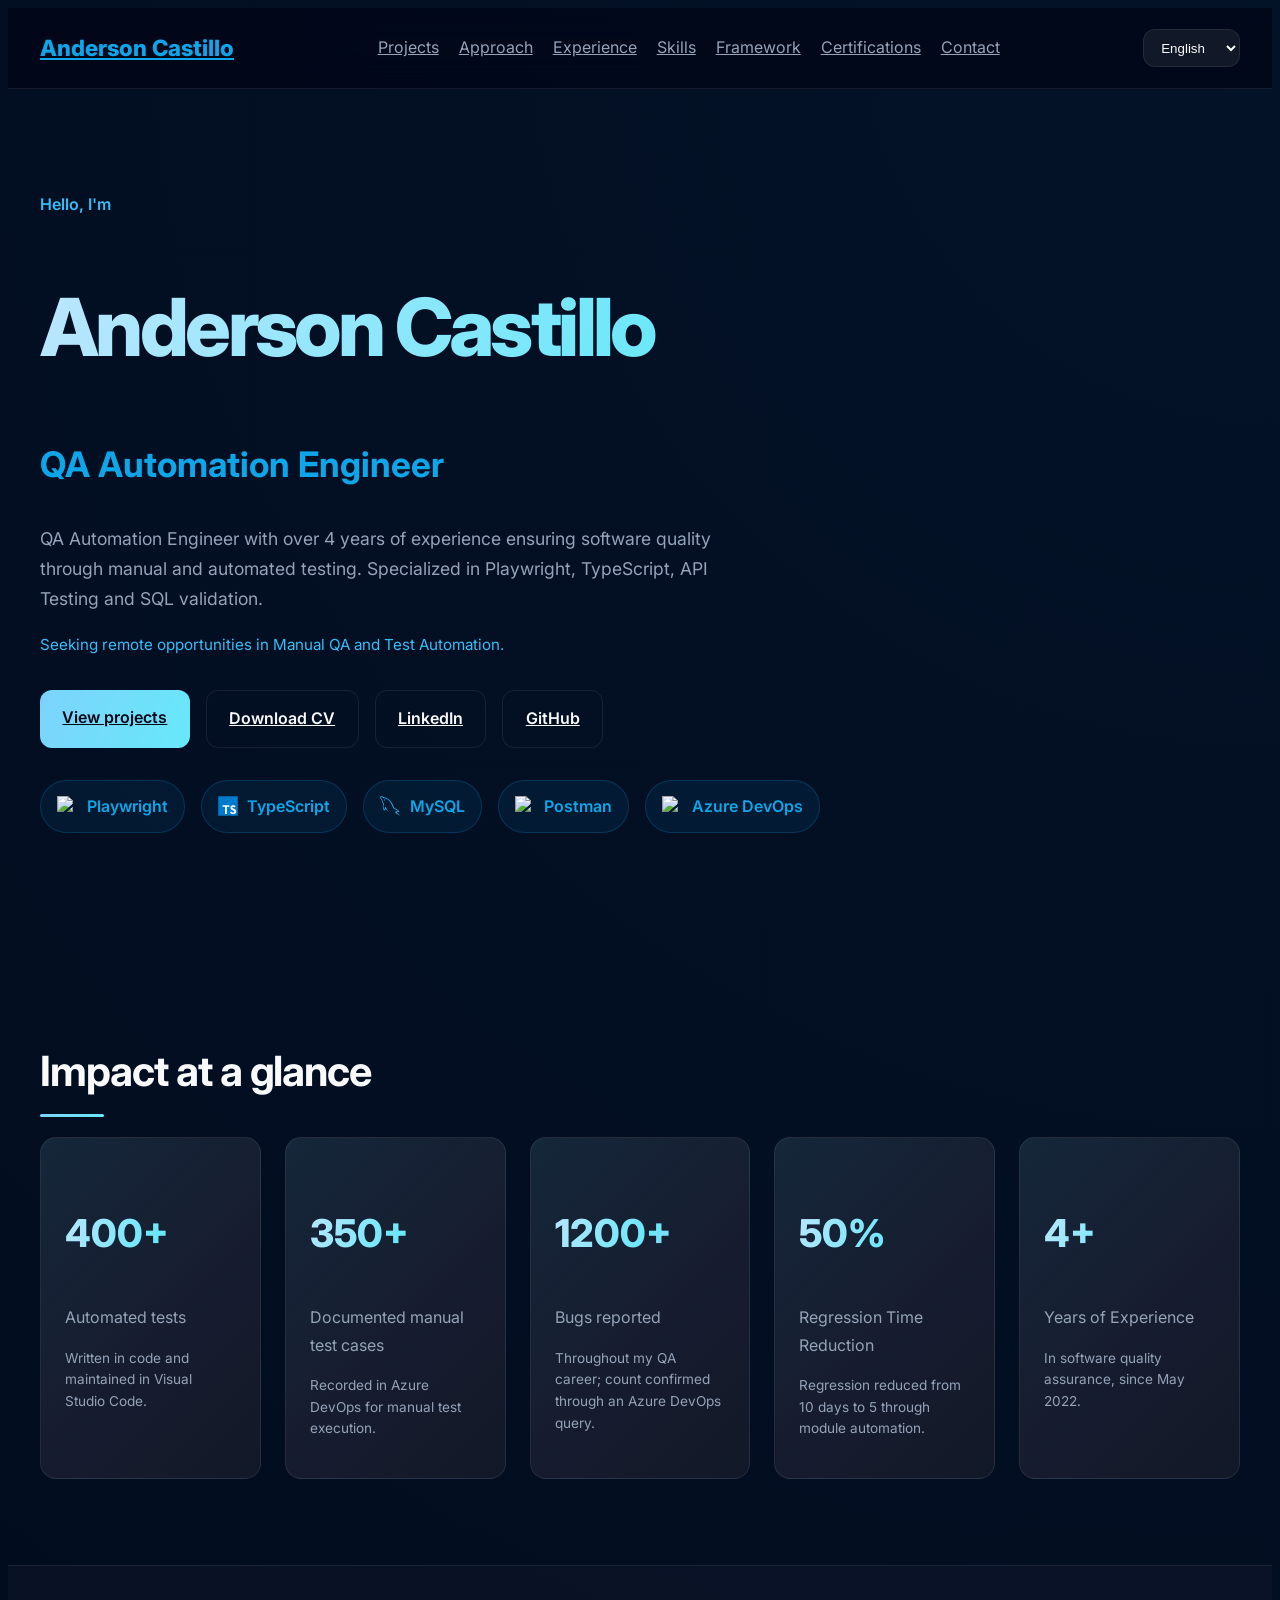
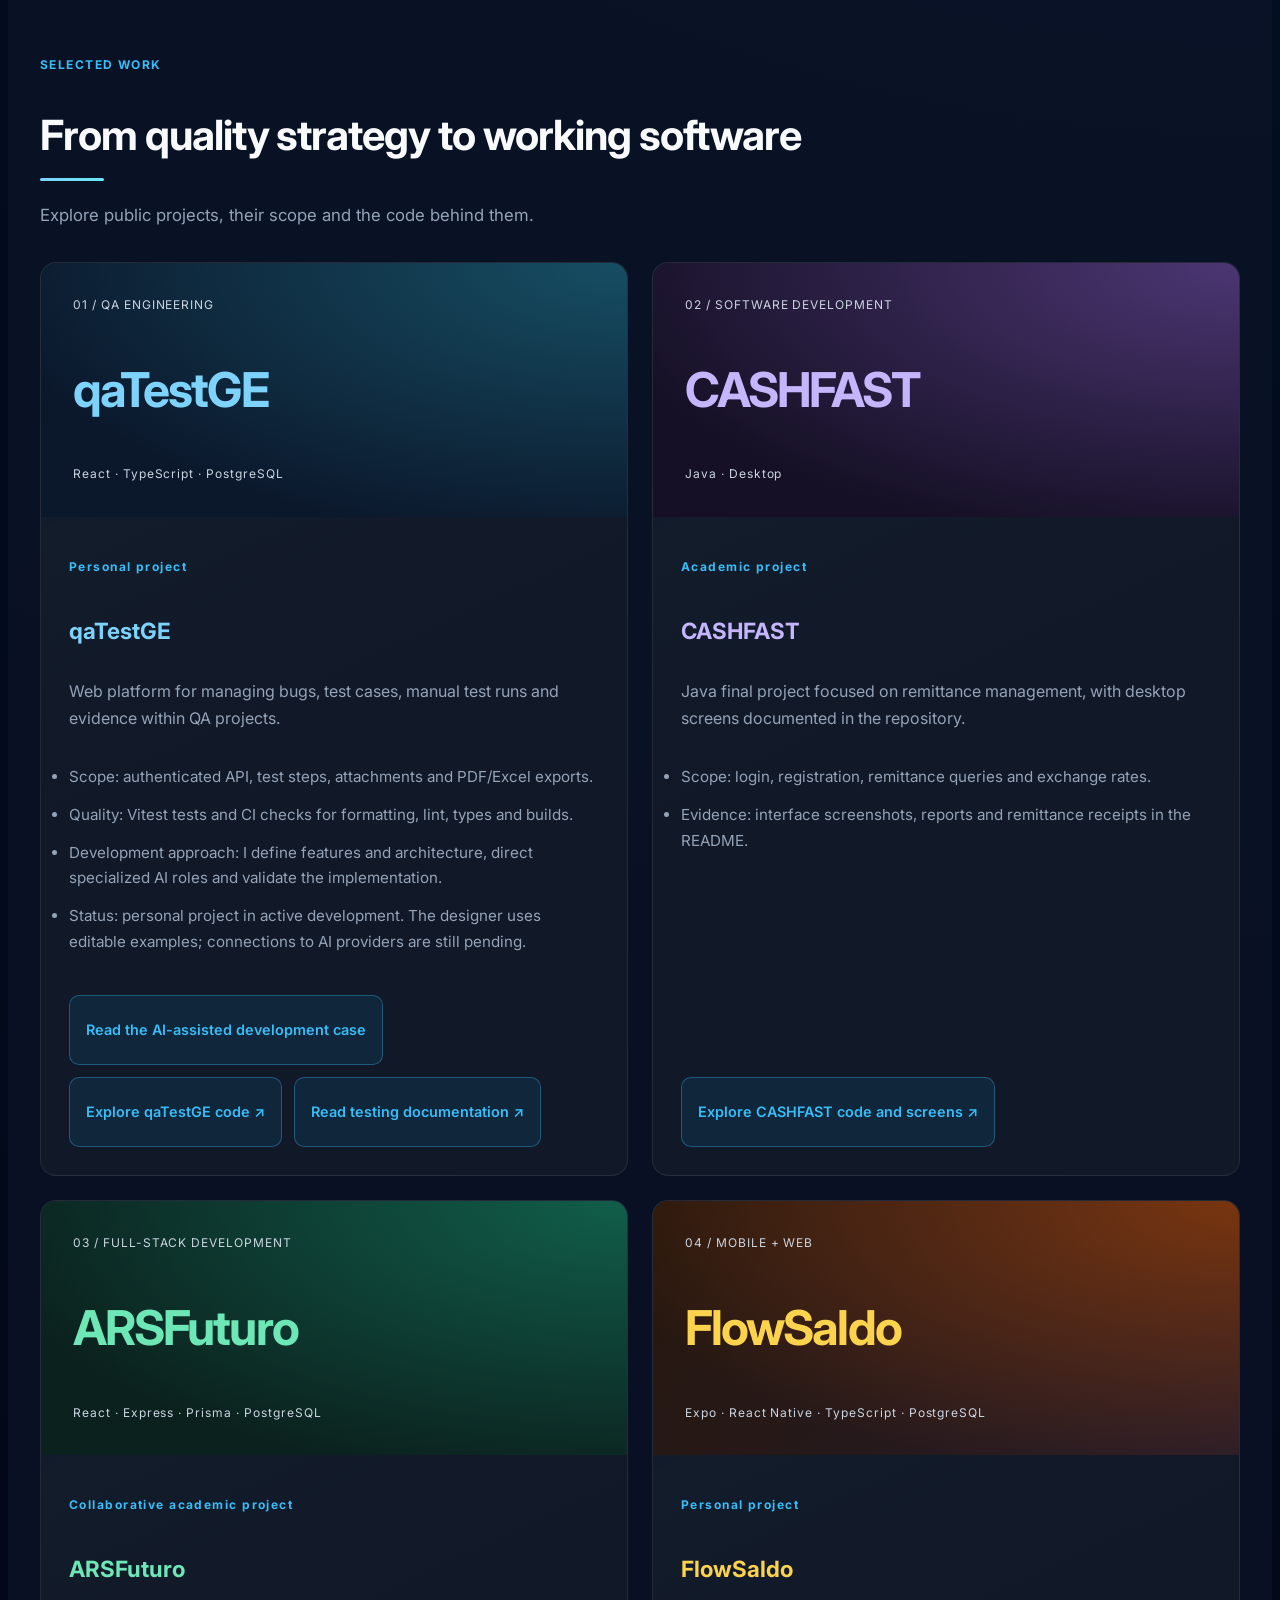
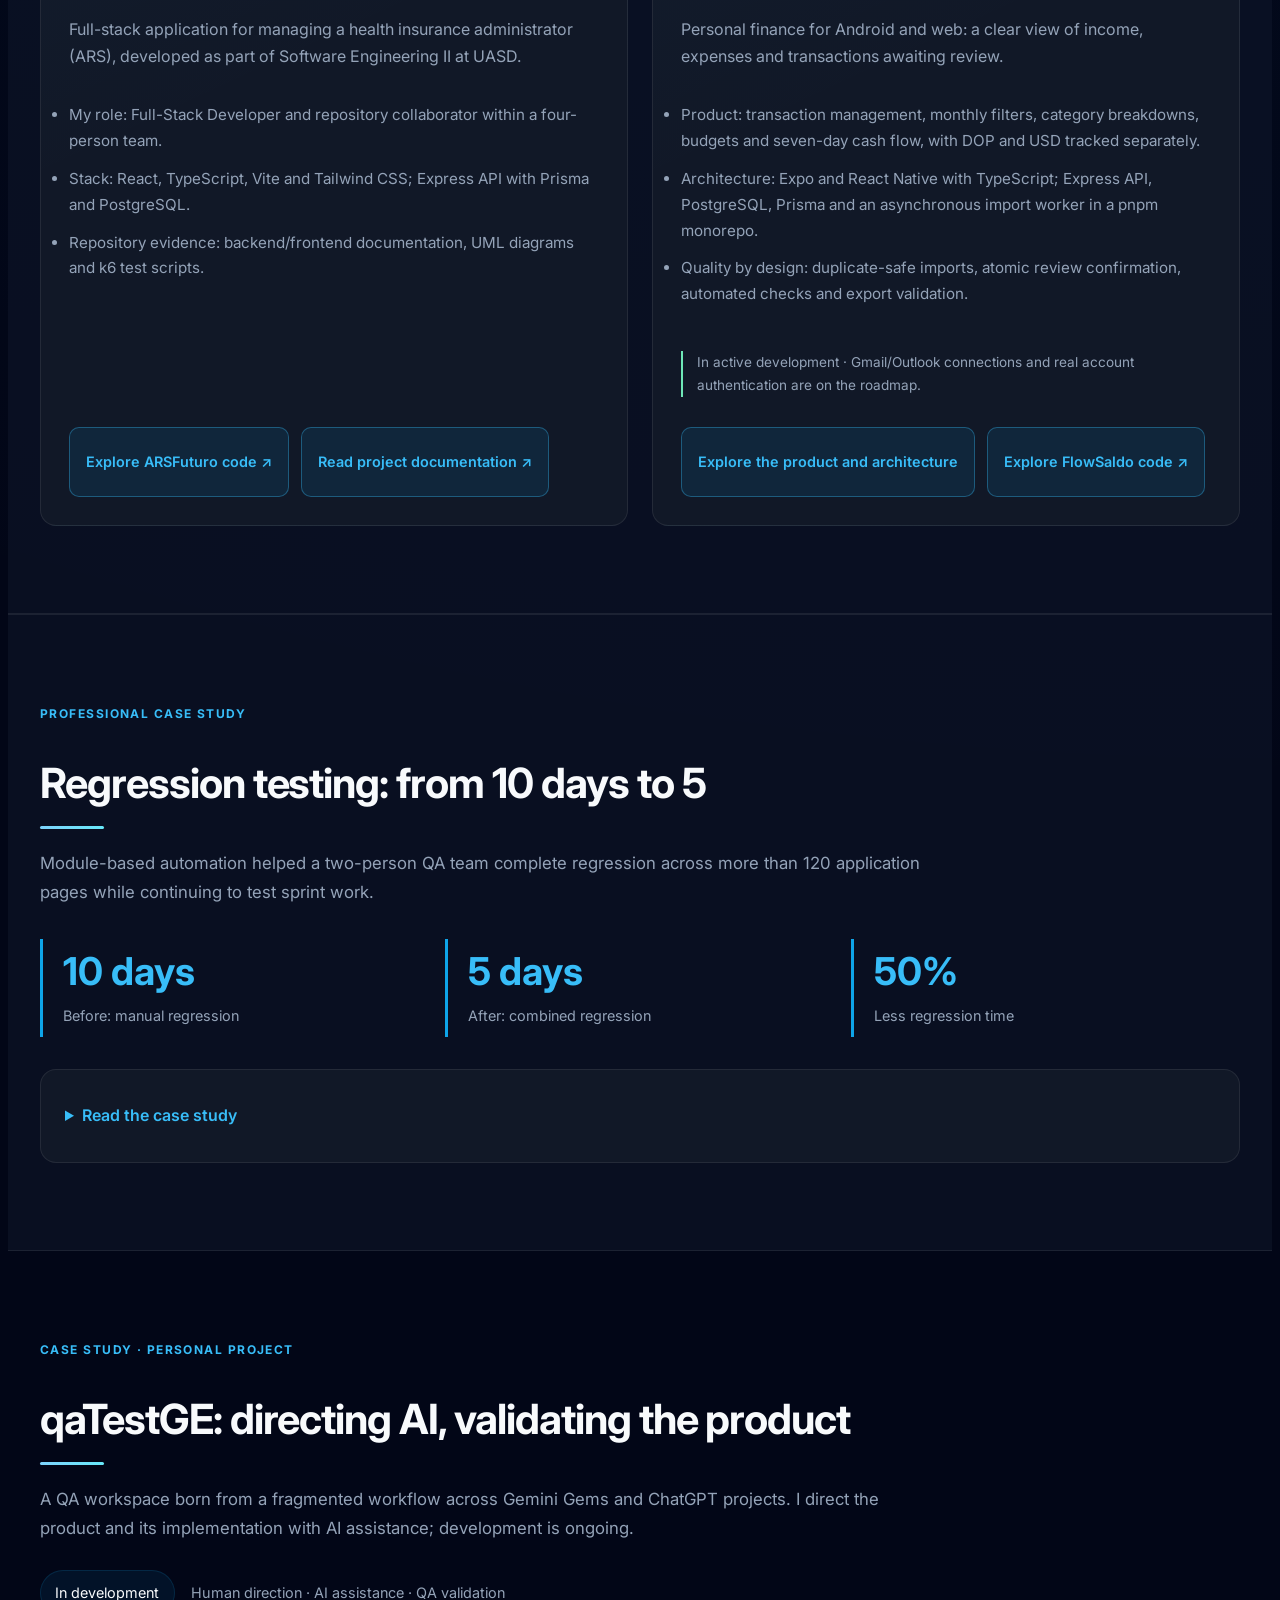
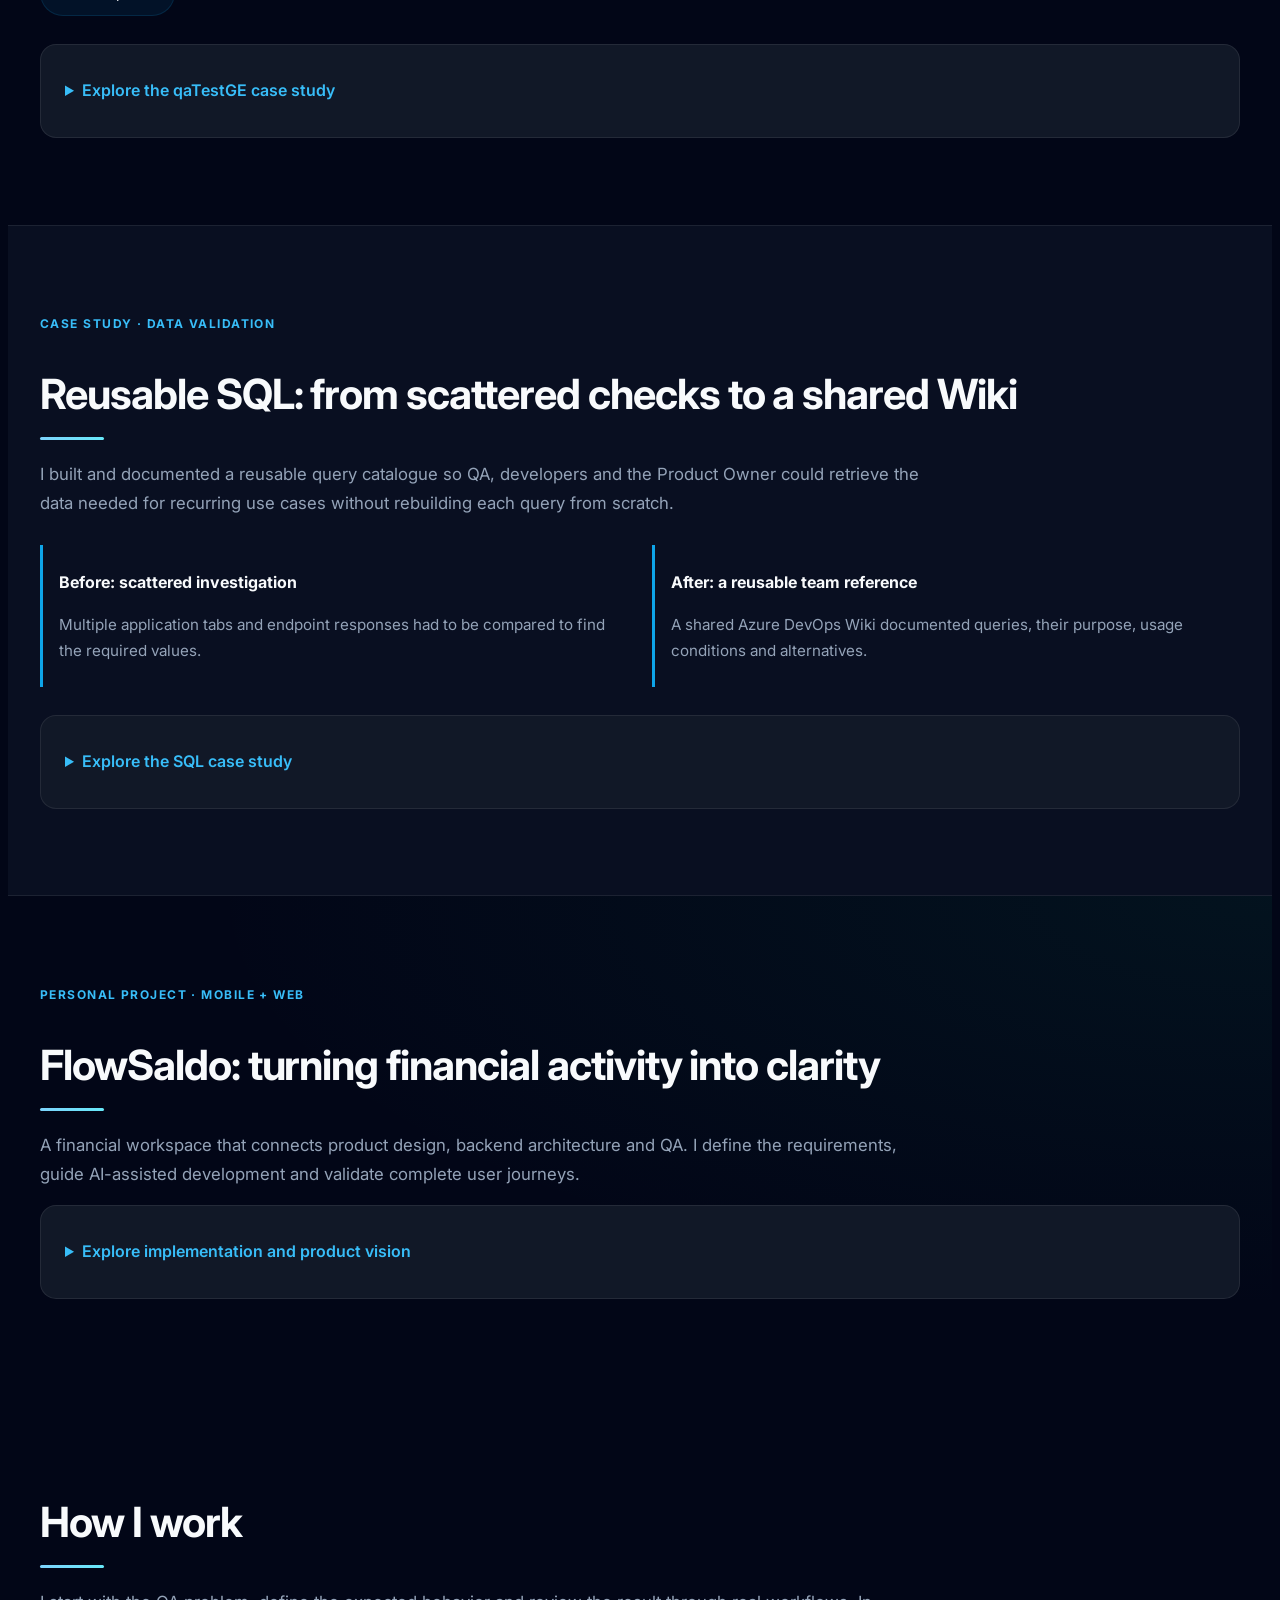
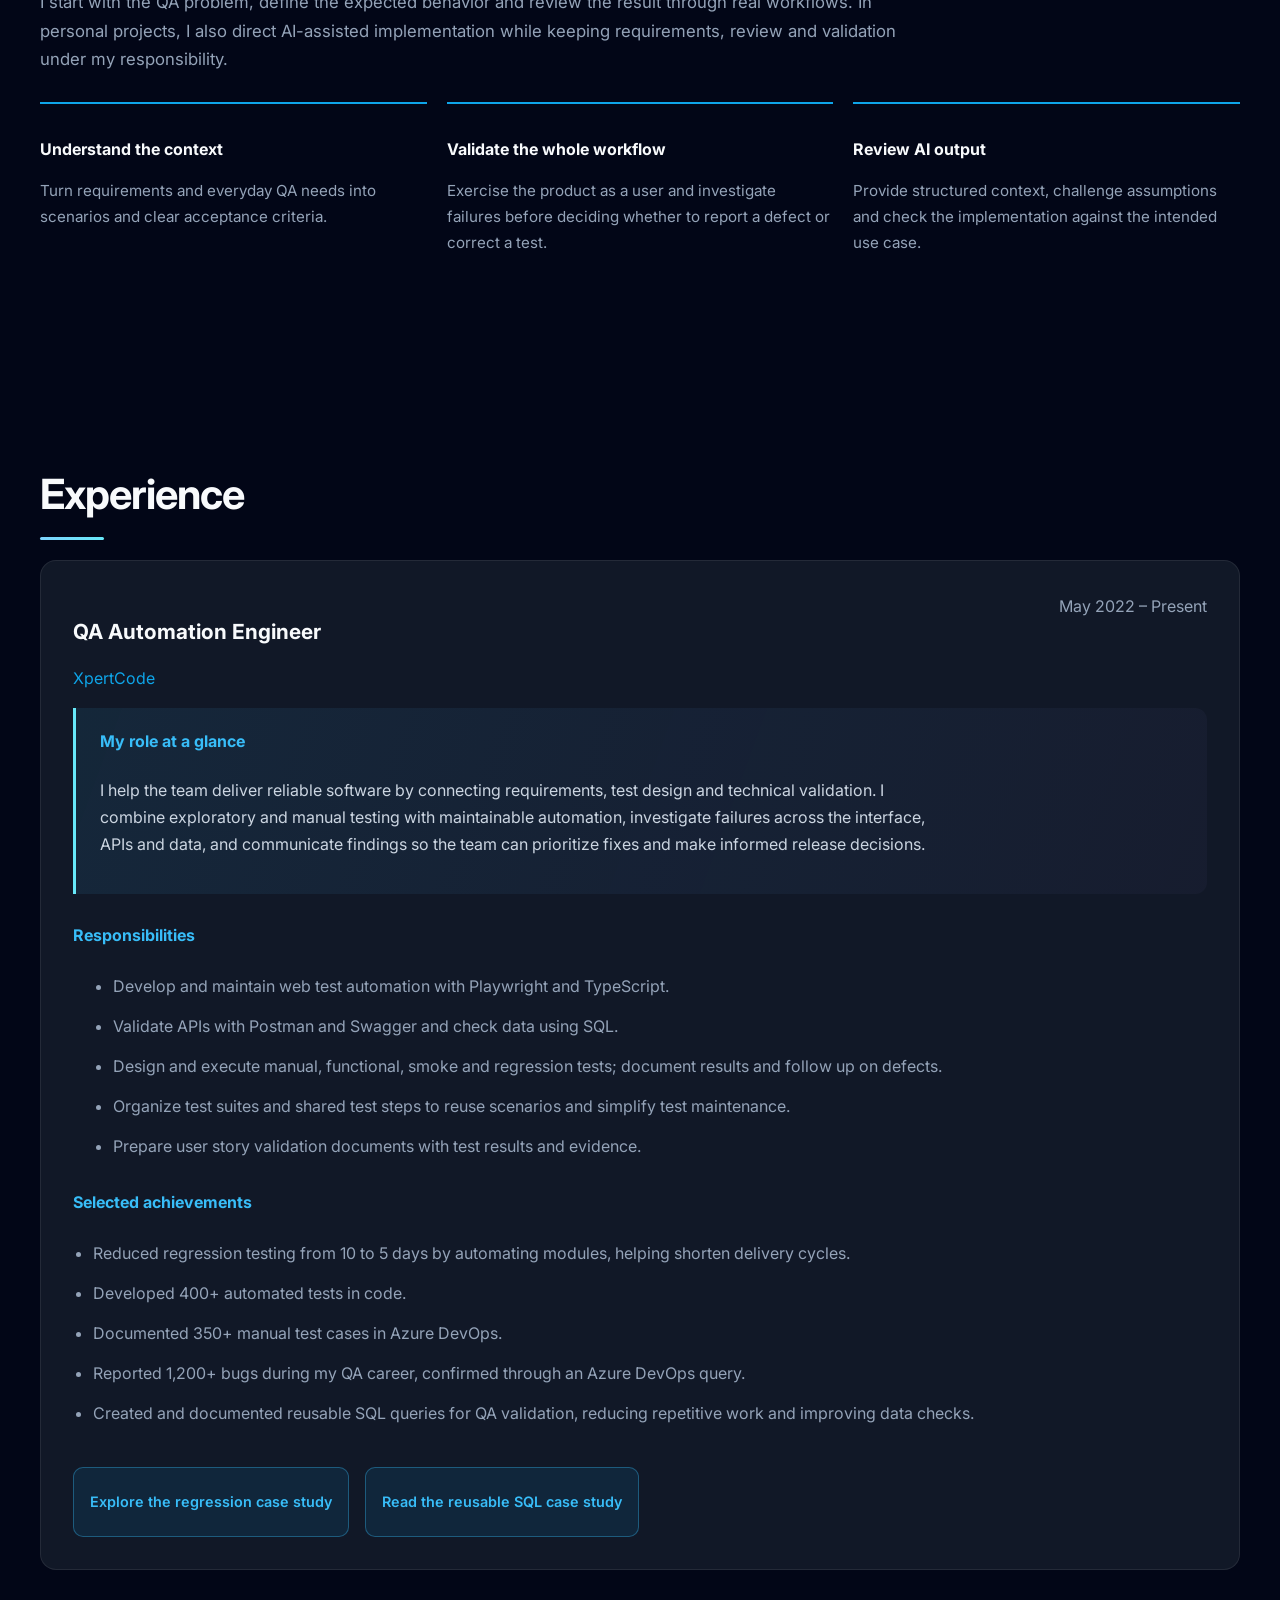
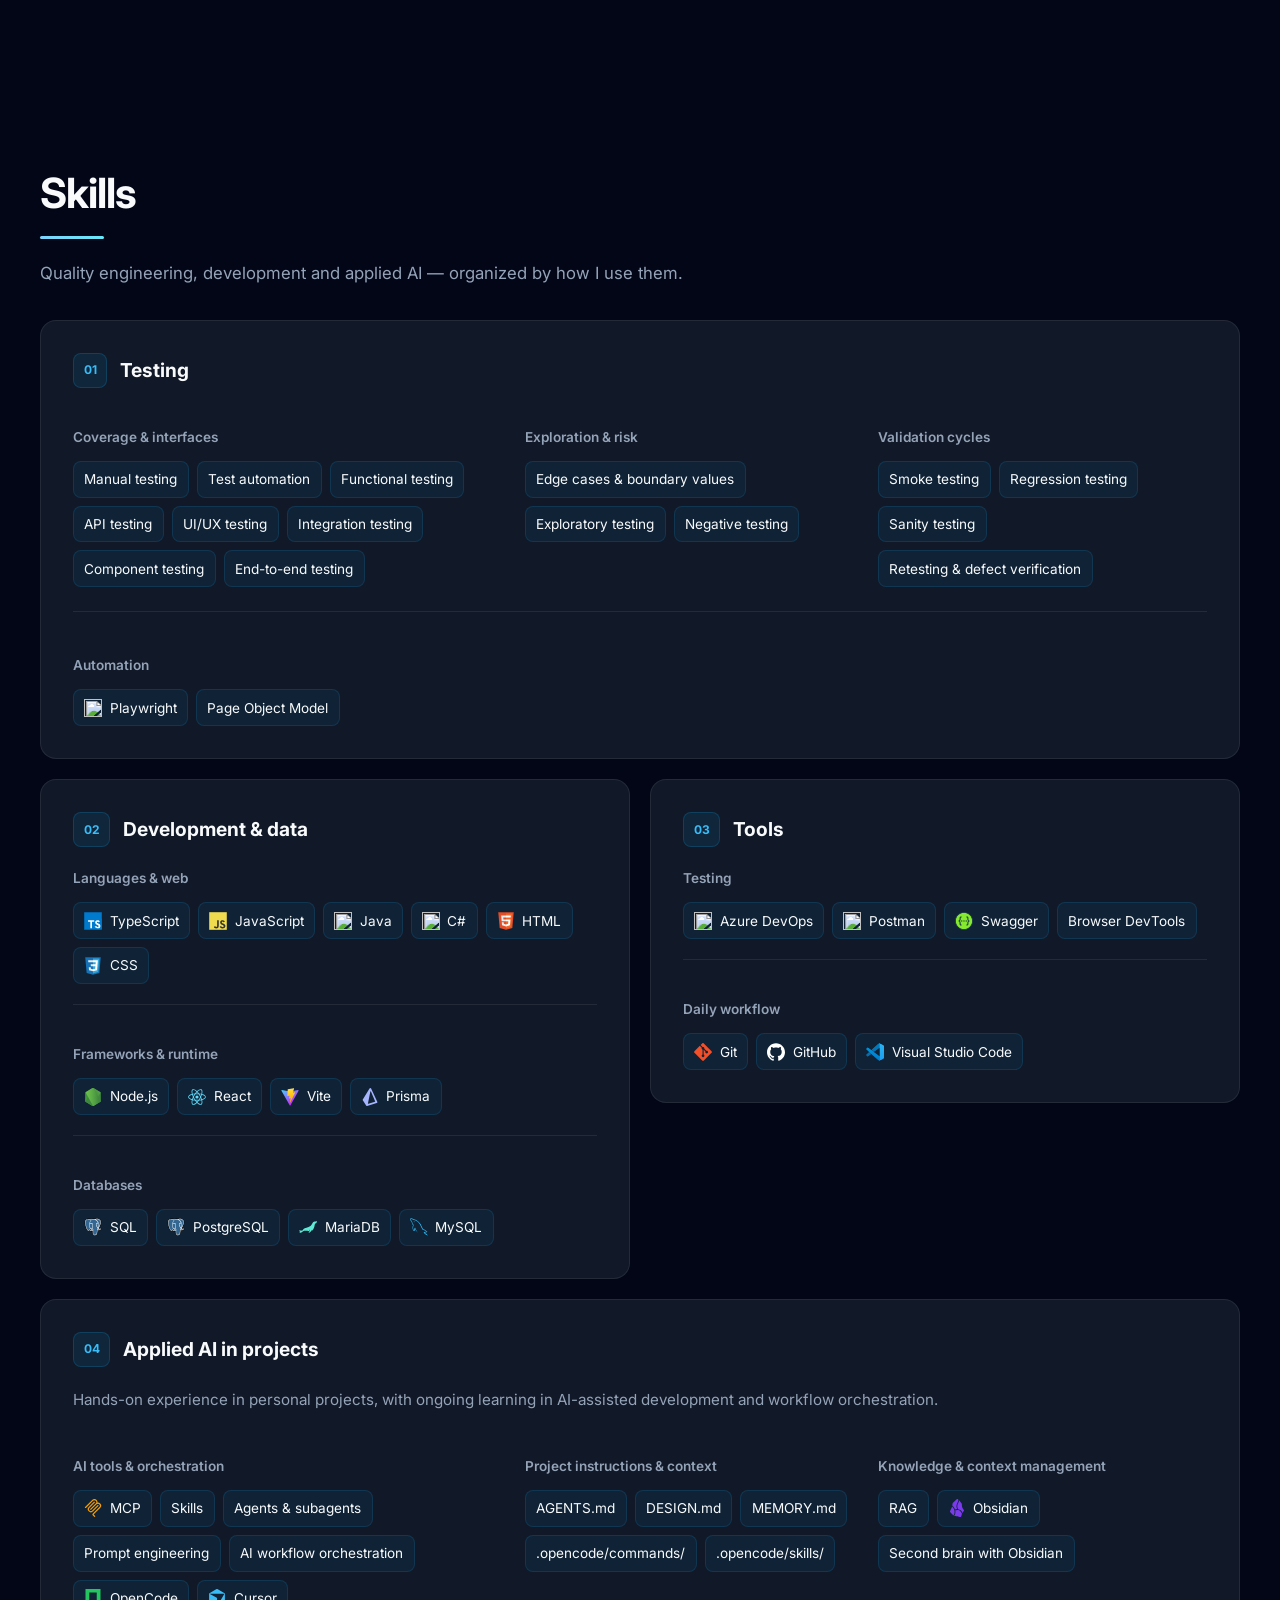
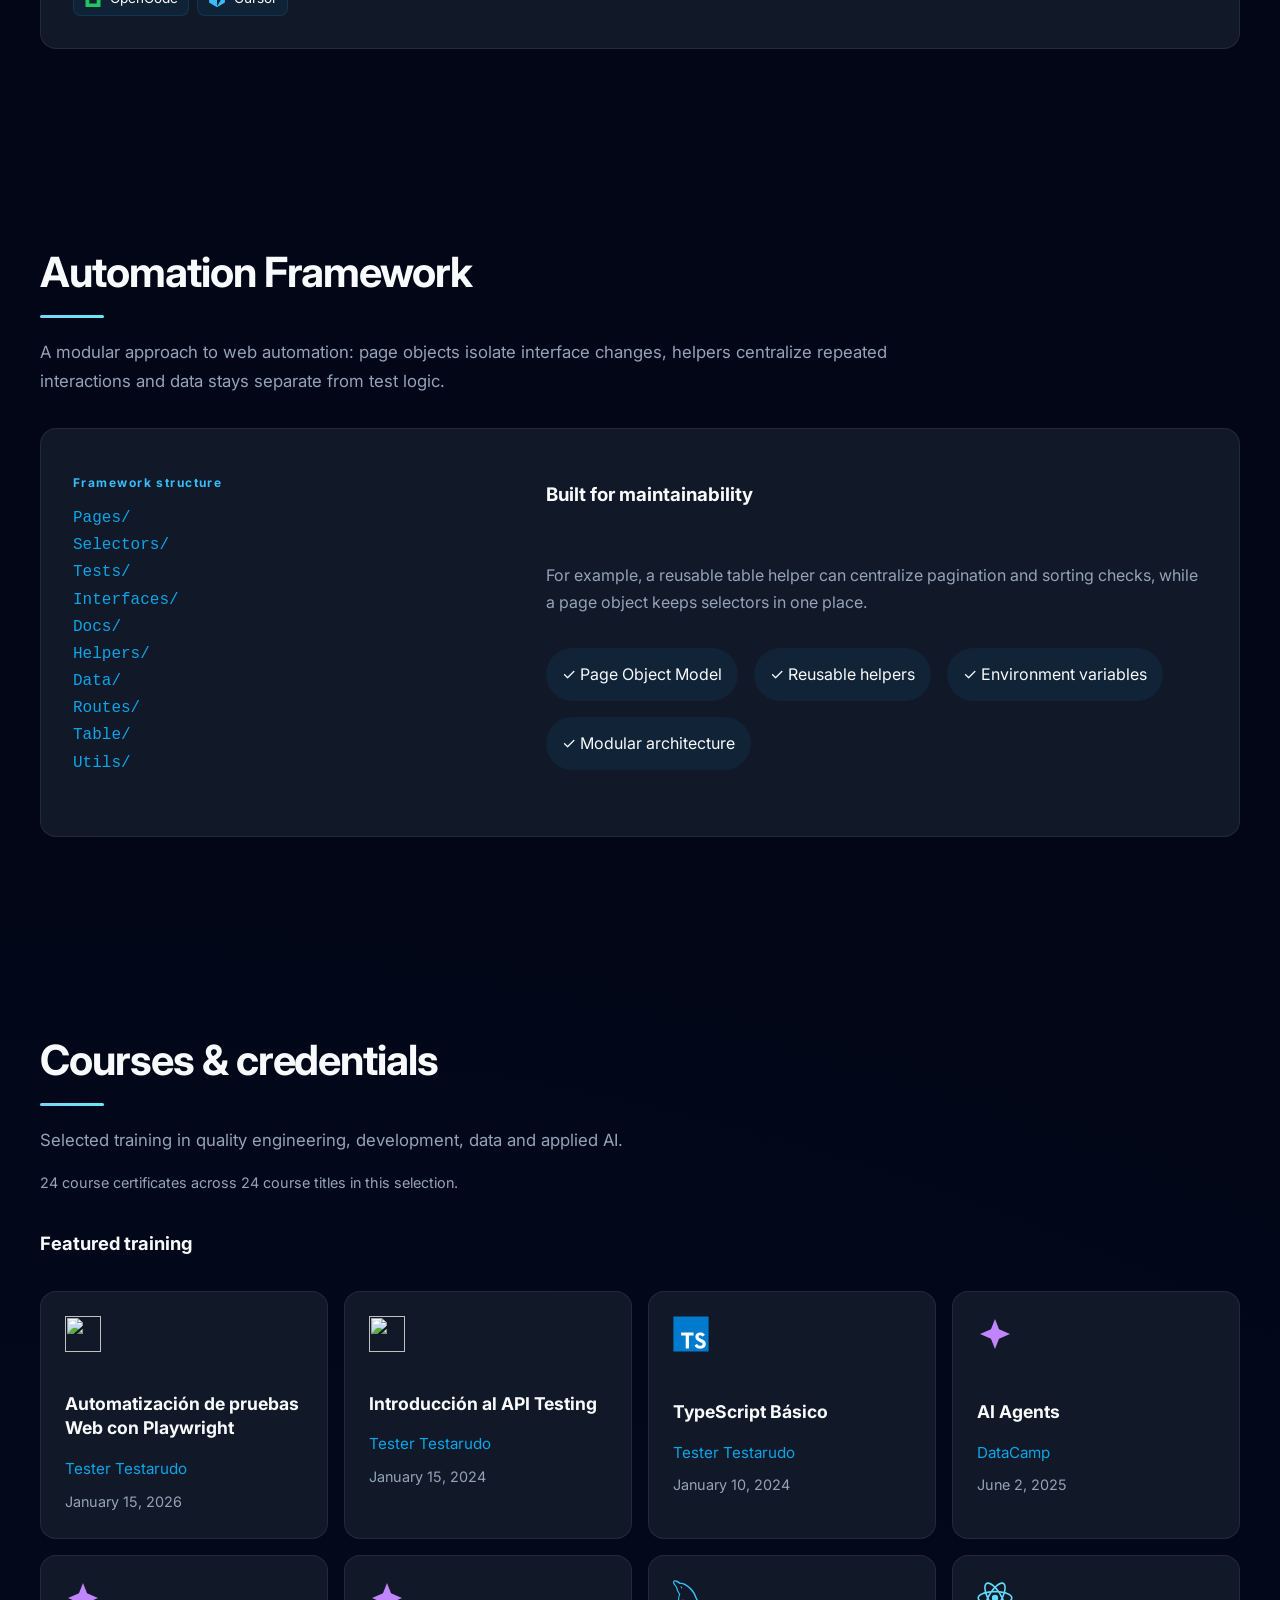
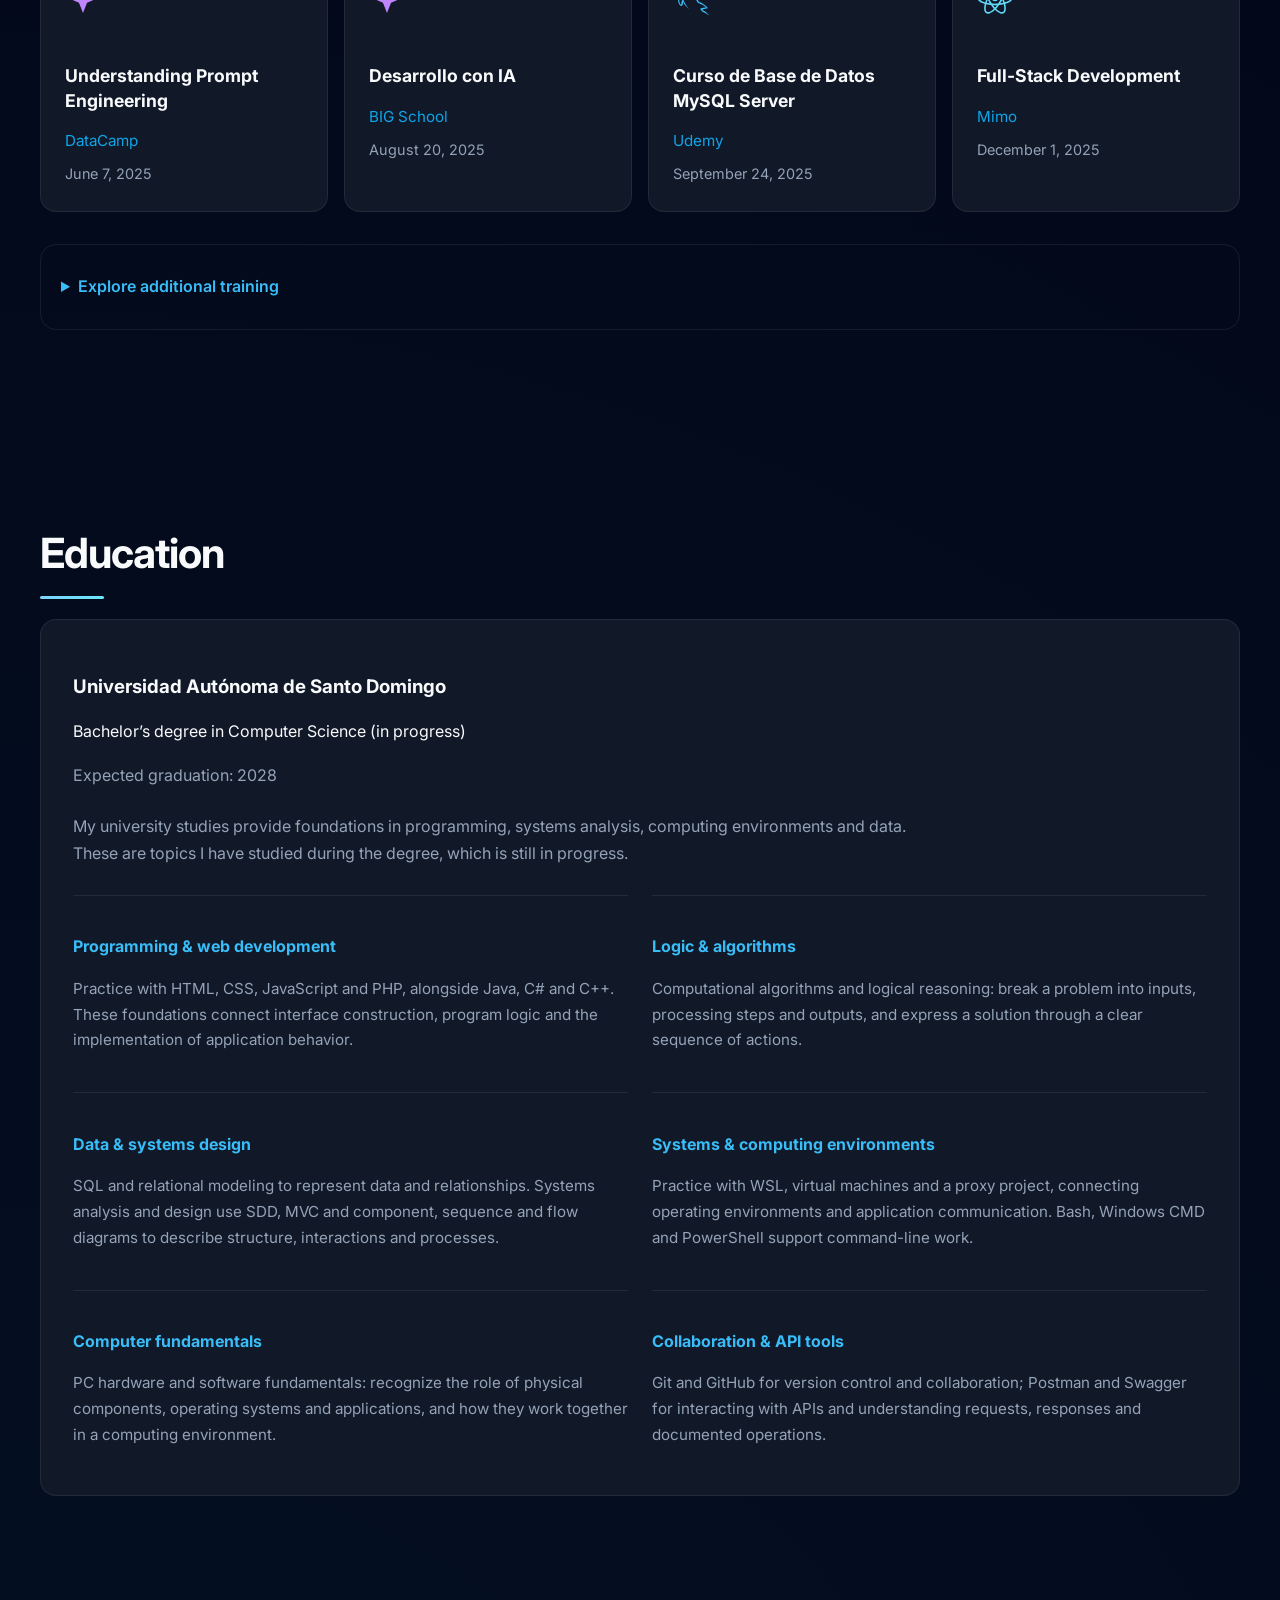
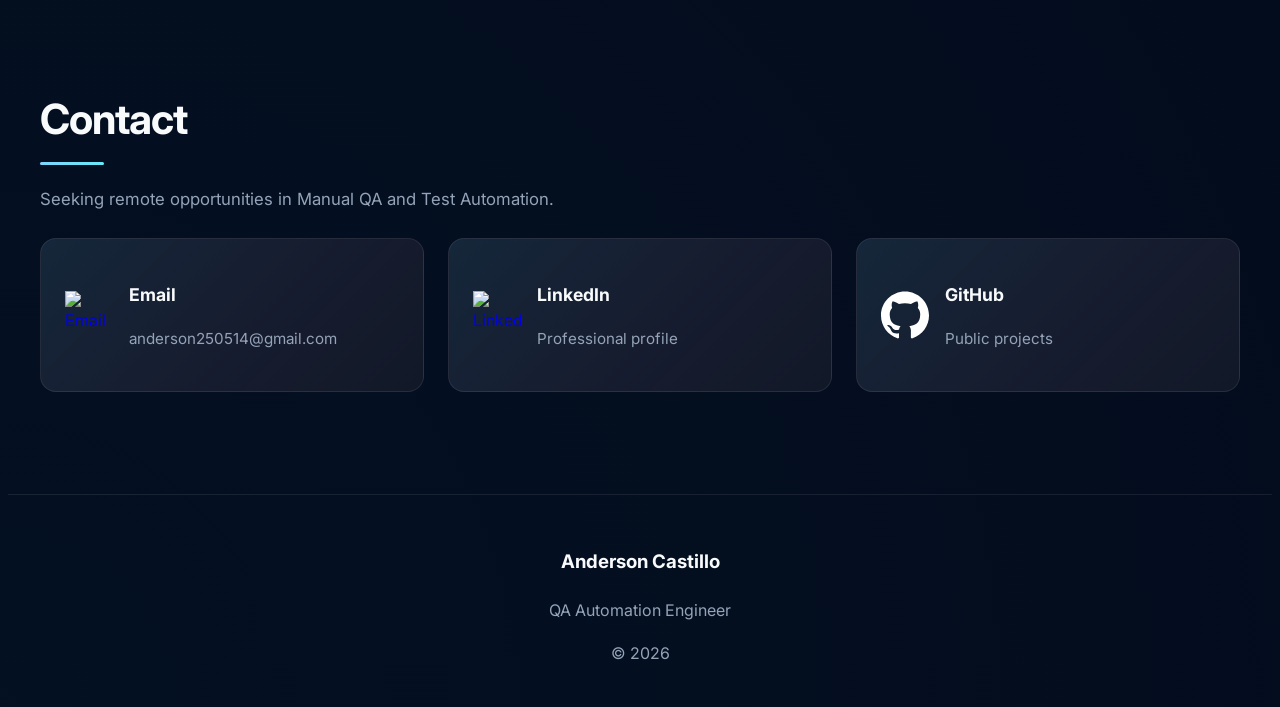
==== index.html @ 7dc13f48 "feat: refine project palettes, hover states and experience overview" ====
<!doctype html>
<html lang="en">
  <head>
    <meta charset="UTF-8" />
    <meta name="viewport" content="width=device-width, initial-scale=1.0" />
    <link
      rel="canonical"
      href="https://andersonacp25.github.io/Portafolio-Anderson-Castillo/"
    />
    <meta name="author" content="Anderson Castillo" />

    <meta
      property="og:title"
      content="Anderson Castillo | QA Automation Engineer"
    />

    <meta
      property="og:description"
      content="Anderson Castillo, QA Automation Engineer: manual testing, Playwright, TypeScript, API testing, SQL and AI-assisted development. Explore my work."
    />
    <meta property="og:type" content="website" />
    <meta
      name="description"
      content="Anderson Castillo, QA Automation Engineer: manual testing, Playwright, TypeScript, API testing, SQL and AI-assisted development. Explore my work."
    />
    <title>Anderson Castillo | QA Automation Engineer</title>

    <link rel="preconnect" href="https://fonts.googleapis.com" />
    <link rel="preconnect" href="https://fonts.gstatic.com" crossorigin="" />
    <link
      href="https://fonts.googleapis.com/css2?family=Inter:wght@300;400;500;600;700;800&amp;display=swap"
      rel="stylesheet"
    />
    <link rel="stylesheet" href="./css/reset.css" />
    <link rel="stylesheet" href="./css/variables.css" />
    <link rel="stylesheet" href="./css/styles.css" />
    <link rel="icon" href="./assets/icons/favicon.svg" type="image/svg+xml" />
    <meta
      property="og:url"
      content="https://andersonacp25.github.io/Portafolio-Anderson-Castillo/"
    />
    <meta property="og:site_name" content="Anderson Castillo | QA Portfolio" />
    <meta property="og:locale" content="en_US" />
    <meta property="og:locale:alternate" content="es_DO" />
    <meta name="theme-color" content="#020617" />
    <meta name="twitter:card" content="summary" />
    <meta
      name="twitter:title"
      content="Anderson Castillo | QA Automation Engineer"
    />
    <meta
      name="twitter:description"
      content="Anderson Castillo, QA Automation Engineer: manual testing, Playwright, TypeScript, API testing, SQL and AI-assisted development. Explore my work."
    />
    <link
      rel="alternate"
      hreflang="en"
      href="https://andersonacp25.github.io/Portafolio-Anderson-Castillo/"
    />
    <link
      rel="alternate"
      hreflang="es"
      href="https://andersonacp25.github.io/Portafolio-Anderson-Castillo/es.html"
    />
    <link
      rel="alternate"
      hreflang="x-default"
      href="https://andersonacp25.github.io/Portafolio-Anderson-Castillo/"
    />
    <script type="application/ld+json" id="profile-schema">{
  "@context": "https://schema.org",
  "@type": "ProfilePage",
  "url": "https://andersonacp25.github.io/Portafolio-Anderson-Castillo/",
  "inLanguage": "en",
  "mainEntity": {
    "@type": "Person",
    "@id": "https://andersonacp25.github.io/Portafolio-Anderson-Castillo/#anderson",
    "name": "Anderson Castillo",
    "url": "https://andersonacp25.github.io/Portafolio-Anderson-Castillo/",
    "jobTitle": "QA Automation Engineer",
    "description": "Anderson Castillo, QA Automation Engineer: manual testing, Playwright, TypeScript, API testing, SQL and AI-assisted development. Explore my work.",
    "sameAs": [
      "https://github.com/AndersonACP25",
      "https://www.linkedin.com/in/anderson-castillo-8ba0a021a/"
    ],
    "knowsAbout": [
      "Software testing",
      "Playwright",
      "TypeScript",
      "SQL",
      "AI-assisted development"
    ]
  }
}</script>
  </head>

  <body>
    <a class="skip-link" href="#main" data-translate="skip">Skip to content</a>
    <!-- HEADER -->
    <header class="header">
      <div class="header__container">
        <a href="#hero" class="header__logo">Anderson Castillo</a>
        <button
          class="header__menu"
          type="button"
          aria-expanded="false"
          aria-controls="main-navigation"
        >
          <span class="hamburger" aria-hidden="true"
            ><span></span><span></span><span></span></span
          ><span class="visually-hidden" data-translate="menu">Menu</span>
        </button>
        <nav
          id="main-navigation"
          class="header__navigation"
          aria-label="Main navigation"
          data-translate-aria="navigation"
        >
          <a href="#projects" class="header__link" data-translate="nav_projects"
            >Projects</a
          >
          <a href="#about" class="header__link" data-translate="nav_about"
            >Approach</a
          >
          <a
            href="#experience"
            class="header__link"
            data-translate="nav_experience"
            >Experience</a
          >
          <a href="#skills" class="header__link" data-translate="nav_skills"
            >Skills</a
          >
          <a
            href="#framework"
            class="header__link"
            data-translate="nav_framework"
            >Framework</a
          >
          <a
            href="#certifications"
            class="header__link"
            data-translate="nav_certifications"
            >Certifications</a
          >
          <a href="#contact" class="header__link" data-translate="nav_contact"
            >Contact</a
          >
        </nav>
        <select
          class="header__language-selector"
          aria-label="Language"
          data-translate-aria="language"
        >
          <option value="en" selected>English</option>
          <option value="es">Español</option>
        </select>
      </div>
    </header>
    <noscript
      ><div class="language-links">
        <a href="./index.html" hreflang="en" lang="en">English</a
        ><a href="./es.html" hreflang="es" lang="es">Español</a>
      </div></noscript
    >

    <main id="main" tabindex="-1">
      <!-- HERO -->
      <section id="hero" class="hero">
        <div class="hero__container">
          <div class="hero__content">
            <span class="hero__greeting" data-translate="hero_greeting"
              >Hello, I&#x27;m</span
            >
            <h1 class="hero__name">Anderson Castillo</h1>
            <h2 class="hero__title" data-translate="hero_title">QA Automation Engineer</h2>
            <p class="hero__description" data-translate="hero_description">QA Automation Engineer with over 4 years of experience ensuring software quality through manual and automated testing. Specialized in Playwright, TypeScript, API Testing and SQL validation.</p>
            <p data-translate="availability" class="hero__availability">Seeking remote opportunities in Manual QA and Test Automation.</p>
            <div class="hero__actions">
              <a
                href="#projects"
                class="button button--primary"
                data-translate="view_projects"
                >View projects</a
              >
              <a
                download=""
                href="./assets/cv/CV Anderson Castillo - QA Automation Engineer.pdf"
                class="button button--secondary"
                data-translate="resume"
                >Download CV</a
              >
              <a
                href="https://www.linkedin.com/in/anderson-castillo-8ba0a021a/"
                target="_blank"
                rel="noopener noreferrer"
                class="button button--secondary"
                >LinkedIn</a
              >
              <a
                href="https://github.com/AndersonACP25"
                target="_blank"
                rel="noopener noreferrer"
                class="button button--secondary"
                >GitHub</a
              >
            </div>
            <div class="hero__tech-stack">
              <div class="tech-badge">
                <img src="./assets/icons/playwright.svg" alt="Playwright" />
                <span>Playwright</span>
              </div>

              <div class="tech-badge">
                <img src="./assets/icons/typescript.svg" alt="TypeScript" />
                <span>TypeScript</span>
              </div>

              <div class="tech-badge">
                <img src="./assets/icons/mysql.svg" alt="MySQL" />
                <span>MySQL</span>
              </div>

              <div class="tech-badge">
                <img src="./assets/icons/postman.svg" alt="Postman" />
                <span>Postman</span>
              </div>

              <div class="tech-badge">
                <img src="./assets/icons/azuredevops.svg" alt="Azure DevOps" />
                <span>Azure DevOps</span>
              </div>
            </div>
          </div>
        </div>
      </section>

      <!-- METRICS -->
      <section class="section">
        <div class="section__container">
          <h2 class="section__title" data-translate="metrics_title">Impact at a glance</h2>
          <div class="metrics">
            <article class="metric-card">
              <h3 class="metric-card__value">400+</h3>
              <p class="metric-card__label" data-translate="metric_cases">Automated tests</p>
              <p
                data-translate="metric_cases_detail"
                class="metric-card__detail"
              >Written in code and maintained in Visual Studio Code.</p>
            </article>
            <article class="metric-card">
              <h3 class="metric-card__value">350+</h3>
              <p data-translate="metric_manual" class="metric-card__label">Documented manual test cases</p>
              <p
                data-translate="metric_manual_detail"
                class="metric-card__detail"
              >Recorded in Azure DevOps for manual test execution.</p>
            </article>
            <article class="metric-card">
              <h3 class="metric-card__value">1200+</h3>
              <p data-translate="metric_bugs" class="metric-card__label">Bugs reported</p>
              <p
                data-translate="metric_bugs_detail"
                class="metric-card__detail"
              >Throughout my QA career; count confirmed through an Azure DevOps query.</p>
            </article>
            <article class="metric-card">
              <h3 class="metric-card__value">50%</h3>
              <p class="metric-card__label" data-translate="metric_regression">Regression Time Reduction</p>
              <p
                data-translate="metric_regression_detail"
                class="metric-card__detail"
              >Regression reduced from 10 days to 5 through module automation.</p>
            </article>
            <article class="metric-card">
              <h3 class="metric-card__value">4+</h3>
              <p class="metric-card__label" data-translate="metric_experience">Years of Experience</p>
              <p
                data-translate="metric_experience_detail"
                class="metric-card__detail"
              >In software quality assurance, since May 2022.</p>
            </article>
          </div>
        </div>
      </section>

      <section id="projects" class="section section--surface">
        <div class="section__container">
          <p class="eyebrow" data-translate="projects_eyebrow">SELECTED WORK</p>
          <h2 class="section__title" data-translate="projects_title">From quality strategy to working software</h2>
          <p class="section__text" data-translate="projects_intro">Explore public projects, their scope and the code behind them.</p>
          <div class="project-grid">
            <article class="project-card">
              <div class="project-card__visual" aria-hidden="true">
                <span>01 / QA ENGINEERING</span><strong>qaTestGE</strong
                ><span>React · TypeScript · PostgreSQL</span>
              </div>
              <div class="project-card__body">
                <p class="eyebrow" data-translate="personal_project">Personal project</p>
                <h3>qaTestGE</h3>
                <p data-translate="project_qa">Web platform for managing bugs, test cases, manual test runs and evidence within QA projects.</p>
                <ul class="project-card__details">
                  <li data-translate="qa_scope">Scope: authenticated API, test steps, attachments and PDF/Excel exports.</li>
                  <li data-translate="qa_quality">Quality: Vitest tests and CI checks for formatting, lint, types and builds.</li>
                  <li data-translate="qa_ai">Development approach: I define features and architecture, direct specialized AI roles and validate the implementation.</li>
                  <li data-translate="qa_status">Status: personal project in active development. The designer uses editable examples; connections to AI providers are still pending.</li>
                </ul>
                <div class="project-card__actions">
                  <a
                    data-translate="qa_case_link"
                    class="project-link"
                    href="#case-study-qatestge"
                    >Read the AI-assisted development case</a
                  >
                  <a
                    class="project-link"
                    href="https://github.com/AndersonACP25/qaTestGE"
                    target="_blank"
                    rel="noopener noreferrer"
                    data-translate="qa_source"
                    >Explore qaTestGE code ↗</a
                  ><a
                    class="project-link"
                    href="https://github.com/AndersonACP25/qaTestGE/blob/main/docs/TESTING.md"
                    target="_blank"
                    rel="noopener noreferrer"
                    data-translate="testing_docs"
                    >Read testing documentation ↗</a
                  >
                </div>
              </div>
            </article>
            <article class="project-card">
              <div
                class="project-card__visual project-card__visual--alt"
                aria-hidden="true"
              >
                <span>02 / SOFTWARE DEVELOPMENT</span><strong>CASHFAST</strong
                ><span>Java · Desktop</span>
              </div>
              <div class="project-card__body">
                <p class="eyebrow" data-translate="academic_project">Academic project</p>
                <h3>CASHFAST</h3>
                <p data-translate="project_cash">Java final project focused on remittance management, with desktop screens documented in the repository.</p>
                <ul class="project-card__details">
                  <li data-translate="cash_scope">Scope: login, registration, remittance queries and exchange rates.</li>
                  <li data-translate="cash_evidence">Evidence: interface screenshots, reports and remittance receipts in the README.</li>
                </ul>
                <div class="project-card__actions">
                  <a
                    class="project-link"
                    href="https://github.com/AndersonACP25/ProyectoFinalRemesa-CASHFAST"
                    target="_blank"
                    rel="noopener noreferrer"
                    data-translate="cash_source"
                    >Explore CASHFAST code and screens ↗</a
                  >
                </div>
              </div>
            </article>
            <article class="project-card">
              <div
                class="project-card__visual project-card__visual--ars"
                aria-hidden="true"
              >
                <span>03 / FULL-STACK DEVELOPMENT</span
                ><strong>ARSFuturo</strong
                ><span>React · Express · Prisma · PostgreSQL</span>
              </div>
              <div class="project-card__body">
                <p data-translate="team_project" class="eyebrow">Collaborative academic project</p>
                <h3>ARSFuturo</h3>
                <p data-translate="ars_description">Full-stack application for managing a health insurance administrator (ARS), developed as part of Software Engineering II at UASD.</p>
                <ul class="project-card__details">
                  <li data-translate="ars_role">My role: Full-Stack Developer and repository collaborator within a four-person team.</li>
                  <li data-translate="ars_scope">Stack: React, TypeScript, Vite and Tailwind CSS; Express API with Prisma and PostgreSQL.</li>
                  <li data-translate="ars_evidence">Repository evidence: backend/frontend documentation, UML diagrams and k6 test scripts.</li>
                </ul>
                <div class="project-card__actions">
                  <a
                    data-translate="ars_source"
                    class="project-link"
                    href="https://github.com/kleibergpm/INF-5250-arsfuturo"
                    target="_blank"
                    rel="noopener noreferrer"
                    >Explore ARSFuturo code ↗</a
                  ><a
                    data-translate="ars_docs"
                    class="project-link"
                    href="https://github.com/kleibergpm/INF-5250-arsfuturo#documentación-por-módulo"
                    target="_blank"
                    rel="noopener noreferrer"
                    >Read project documentation ↗</a
                  >
                </div>
              </div>
            </article>
            <article class="project-card project-card--flow" id="project-flowsaldo">
              <div class="project-card__visual project-card__visual--flow" aria-hidden="true">
                <span>04 / MOBILE + WEB</span><strong>FlowSaldo</strong>
                <span>Expo · React Native · TypeScript · PostgreSQL</span>
              </div>
              <div class="project-card__body">
                <p class="eyebrow" data-translate="personal_project">Personal project</p>
                <h3>FlowSaldo</h3>
<p data-translate="flow_description">Personal finance for Android and web: a clear view of income, expenses and transactions awaiting review.</p>
<ul class="project-card__details"><li data-translate="flow_scope">Product: transaction management, monthly filters, category breakdowns, budgets and seven-day cash flow, with DOP and USD tracked separately.</li><li data-translate="flow_architecture">Architecture: Expo and React Native with TypeScript; Express API, PostgreSQL, Prisma and an asynchronous import worker in a pnpm monorepo.</li><li data-translate="flow_quality">Quality by design: duplicate-safe imports, atomic review confirmation, automated checks and export validation.</li></ul><p data-translate="flow_status" class="flow-status">In active development · Gmail/Outlook connections and real account authentication are on the roadmap.</p>
                <div class="project-card__actions">
                  <a class="project-link" href="#case-study-flowsaldo" data-translate="flow_case_link">Explore the product and architecture</a>
                  <a class="project-link" href="https://github.com/AndersonACP25/FlowSaldo" target="_blank" rel="noopener noreferrer" data-translate="flow_source">Explore FlowSaldo code ↗</a>
                </div>
              </div>
            </article>
          </div>
        </div>
      </section>
      <!-- ABOUT -->
      <section class="section section--surface" id="case-study-regression">
        <div class="section__container">
          <p data-translate="case_eyebrow" class="eyebrow">PROFESSIONAL CASE STUDY</p>
          <h2 data-translate="case_title" class="section__title">Regression testing: from 10 days to 5</h2>
          <p data-translate="case_intro" class="section__text">Module-based automation helped a two-person QA team complete regression across more than 120 application pages while continuing to test sprint work.</p>
          <div class="case-metrics">
            <div class="case-metric">
              <strong data-translate="case_days_ten">10 days</strong
              ><span data-translate="case_before"
                >Before: manual regression</span
              >
            </div>
            <div class="case-metric">
              <strong data-translate="case_days_five">5 days</strong
              ><span data-translate="case_after"
                >After: combined regression</span
              >
            </div>
            <div class="case-metric">
              <strong>50%</strong
              ><span data-translate="case_reduction">Less regression time</span>
            </div>
          </div>
          <details class="case-details">
            <summary data-translate="case_read">Read the case study</summary>
            <div class="case-body">
              <div class="case-block">
                <h3 data-translate="case_context_title">Context &amp; challenge</h3>
                <p data-translate="case_context">A mobile device management application supported regular and promotional pricing, bundles and bonuses across providers and branches. Regression required manual checks across more than 120 pages, including browser DevTools, API requests/responses and database validation.</p>
                <p data-translate="case_problem">The ten-day regression ran alongside the sprint, affecting production release schedules and leaving less time for QA tasks, test case preparation and user story validation documents.</p>
              </div>
              <div class="case-block">
                <h3 data-translate="case_role_title">My contribution</h3>
                <p data-translate="case_role">Within a team of two QA professionals, I took on most of the framework design and implementation using Playwright and TypeScript, including classes, interfaces, page objects and test data.</p>
              </div>
              <div class="case-block">
                <h3 data-translate="case_strategy_title">Strategy &amp; implementation</h3>
                <ol>
                  <li data-translate="case_core">Start with the application core: prepare mobile devices so they were active and enabled for price generation before running dependent scenarios.</li>
                  <li data-translate="case_structure">Separate each window into selectors, test data, page interaction logic and test specifications. Run tests by module through package.json scripts.</li>
                  <li data-translate="case_angular">Handle Angular modals and ng-select components with reusable helpers/utilities, waits for parent and option components, input-state checks and tracking of whether the selector was expanded. Use try-catch handling for interaction errors.</li>
                  <li data-translate="case_review">Check executions locally with the Playwright VS Code extension and reports. Investigate failures manually: report confirmed application defects in Azure DevOps; otherwise correct the automated test.</li>
                </ol>
              </div>
              <div class="case-block">
                <h3 data-translate="case_result_title">Result &amp; remaining manual coverage</h3>
                <p data-translate="case_result">The complete regression cycle decreased from ten to five days while continuing to cover all application windows. This improvement was observed in successive regression cycles. Some modules that previously required hours could be executed in minutes.</p>
                <p data-translate="case_manual">The five-day cycle combined automated execution, manual validation and failure review. Critical core behavior and new sprint functionality that had not yet been automated continued to receive manual testing.</p>
              </div>
              <div class="case-block">
                <h3 data-translate="case_lessons_title">What I learned</h3>
                <p data-translate="case_lessons">I learned to structure a maintainable automation project and would strengthen my Node.js foundations earlier before starting a similar implementation.</p>
              </div>
              <p data-translate="case_note" class="case-note">Anonymized account based on my professional experience. The result describes the full regression cycle, not a 50% reduction in every individual test.</p>
            </div>
          </details>
        </div>
      </section>
      <section class="section" id="case-study-qatestge">
        <div class="section__container">
          <p data-translate="qa_case_eyebrow" class="eyebrow">CASE STUDY · PERSONAL PROJECT</p>
          <h2 data-translate="qa_case_title" class="section__title">qaTestGE: directing AI, validating the product</h2>
          <p data-translate="qa_case_intro" class="section__text">A QA workspace born from a fragmented workflow across Gemini Gems and ChatGPT projects. I direct the product and its implementation with AI assistance; development is ongoing.</p>
          <div class="qa-case-facts">
            <span data-translate="qa_case_status" class="skill-tag"
              >In development</span
            >
            <p data-translate="qa_case_fact">Human direction · AI assistance · QA validation</p>
          </div>
          <details class="case-details">
            <summary data-translate="qa_case_read">Explore the qaTestGE case study</summary>
            <div class="case-body">
              <div class="case-block">
                <h3 data-translate="qa_case_problem_title">Problem &amp; intended users</h3>
                <p data-translate="qa_case_problem">I used separate assistants to prepare edge cases, UAT, sanity and other test categories. My goal is to bring case design, bugs, tags, manual test runs and exports together in one workspace for QA professionals. Faster AI-assisted case generation and feedback are product goals, not capabilities already delivered.</p>
              </div>
              <div class="case-block">
                <h3 data-translate="qa_case_role_title">My role &amp; AI collaboration</h3>
                <p data-translate="qa_case_role">I define features, architecture, bugs to resolve and the working context. AI helps turn those decisions into code. I use OpenCode and Codex, reusable skills and a prompt structure of Role, Context, Requirements and Output; I remain responsible for evaluating the implementation.</p>
                <p data-translate="qa_case_roles">I organize assistance into architecture/orchestration, bug hunting, backend, frontend, code review, testing, UI and UX roles. These are development responsibilities assigned to AI assistants, not autonomous agents built into the product.</p>
              </div>
              <div class="case-block">
                <h3 data-translate="qa_case_context_title">Context, memory &amp; retrieval</h3>
                <p data-translate="qa_case_context">AGENTS.md records project rules and MEMORY.md preserves working context. I use an Obsidian MCP connection and am starting a RAG/second-brain workflow while migrating my notes. This is part of my development process, not a search or RAG feature offered by qaTestGE.</p>
              </div>
              <div class="case-block">
                <h3 data-translate="qa_case_defect_title">A real correction: test cases need multiple steps</h3>
                <p data-translate="qa_case_defect">The first designer treated a test case as a single step. During a local end-to-end walkthrough, I found that this did not represent a QA test procedure. I clarified the requirement through a more precise prompt and corrected the design to support a sequence of actions and expected results.</p>
                <p data-translate="qa_case_defect_result">The current repository models steps as an array with action and expectedResult, and documents up to 100 steps per saved case. The screenshot shows editable examples and explicit saving; it does not demonstrate AI generation.</p>
              </div>
              <div class="case-block">
                <h3 data-translate="qa_case_validation_title">Architecture &amp; validation</h3>
                <p data-translate="qa_case_validation">The current implementation uses React, TypeScript and Vite with an Express API and PostgreSQL through pg, following an MVC-style separation. I use ESLint and Prettier for consistency and unit tests before accepting changes. The repository also contains API tests with Vitest/Supertest and CI checks.</p>
                <p data-translate="qa_case_validation_flow">For manual validation, I simulate daily QA work: create a bug and check that the flow is understandable, accessible from the workspace and consistent with the intended use case. Linting and formatting help maintainability; they do not establish security by themselves.</p>
              </div>
              <div class="case-block">
                <h3 data-translate="qa_case_current_title">Implemented today</h3>
                <p data-translate="qa_case_current">Management of bugs, multi-step test cases, evidence and tags; manual test runs; registration/login and account settings. Individual bugs and cases can be exported to PDF, Excel and Markdown, while the designer exports its editable examples to Excel/PDF. ExcelJS, jsPDF and SwaggerUI support export and API documentation workflows.</p>
              </div>
              <div class="case-block">
                <h3 data-translate="qa_case_limits_title">Limits &amp; next steps</h3>
                <p data-translate="qa_case_limits">No connection to AI providers via API keys is implemented. The designer does not analyze the description or generate AI proposals, and test runs are manual records rather than an automated execution engine. Account settings do not imply a team/user administration module.</p>
                <p data-translate="qa_case_next">My current priorities are test suites and user/project management. SonarQube and k6 performance testing are planned improvements; I do not present them as completed checks or claim a measured productivity gain yet.</p>
              </div>
              <div class="case-block">
                <h3 data-translate="qa_case_evidence_title">Screenshots &amp; public evidence</h3>
                <div class="case-gallery">
                  <figure class="case-figure">
                    <a
                      href="./assets/projects/qatestge-designer.webp"
                      target="_blank"
                      rel="noopener noreferrer"
                      data-translate-aria="qa_designer_open"
                      aria-label="Open the test case designer screenshot"
                      ><img
                        src="./assets/projects/qatestge-designer.webp"
                        alt=""
                        width="1440"
                        height="810"
                    /></a>
                    <figcaption data-translate="qa_designer_caption">Test case designer: editable examples, multiple steps and a visible notice that AI is not connected. Open the screenshot to inspect it.</figcaption>
                  </figure>
                  <figure class="case-figure">
                    <a
                      href="./assets/projects/qatestge-login.webp"
                      target="_blank"
                      rel="noopener noreferrer"
                      data-translate-aria="qa_login_open"
                      aria-label="Open the login screenshot"
                      ><img
                        src="./assets/projects/qatestge-login.webp"
                        alt=""
                        width="1440"
                        height="661"
                    /></a>
                    <figcaption data-translate="qa_login_caption">Current access screen with login and registration. Screenshot supplied by the project author.</figcaption>
                  </figure>
                </div>
                <div class="project-card__actions">
                  <a
                    data-translate="qa_case_model"
                    class="project-link"
                    href="https://github.com/AndersonACP25/qaTestGE/blob/main/backend/src/models/test-case.model.ts"
                    target="_blank"
                    rel="noopener noreferrer"
                    >Review the multi-step case model ↗</a
                  ><a
                    data-translate="qa_case_docs"
                    class="project-link"
                    href="https://github.com/AndersonACP25/qaTestGE"
                    target="_blank"
                    rel="noopener noreferrer"
                    >Review current functionality and limits ↗</a
                  ><a
                    data-translate="qa_case_testing"
                    class="project-link"
                    href="https://github.com/AndersonACP25/qaTestGE/blob/main/docs/TESTING.md"
                    target="_blank"
                    rel="noopener noreferrer"
                    >Review testing documentation ↗</a
                  >
                </div>
              </div>
            </div>
          </details>
        </div>
      </section>
      <section class="section section--surface" id="case-study-sql">
        <div class="section__container">
          <p data-translate="sql_case_eyebrow" class="eyebrow">CASE STUDY · DATA VALIDATION</p>
          <h2 data-translate="sql_case_title" class="section__title">Reusable SQL: from scattered checks to a shared Wiki</h2>
          <p data-translate="sql_case_intro" class="section__text">I built and documented a reusable query catalogue so QA, developers and the Product Owner could retrieve the data needed for recurring use cases without rebuilding each query from scratch.</p>
          <div class="sql-comparison">
            <div class="sql-comparison__item">
              <h3 data-translate="sql_case_before_title">Before: scattered investigation</h3>
              <p data-translate="sql_case_before">Multiple application tabs and endpoint responses had to be compared to find the required values.</p>
            </div>
            <div class="sql-comparison__item">
              <h3 data-translate="sql_case_after_title">After: a reusable team reference</h3>
              <p data-translate="sql_case_after">A shared Azure DevOps Wiki documented queries, their purpose, usage conditions and alternatives.</p>
            </div>
          </div>
          <details class="case-details">
            <summary data-translate="sql_case_read">Explore the SQL case study</summary>
            <div class="case-body">
              <div class="case-block">
                <h3 data-translate="sql_case_context_title">Context &amp; recurring problem</h3>
                <p data-translate="sql_case_context">The application had more than 120 pages and many related database tables. Data validation across maintenance screens required joins, filtering, grouping and ordering. Working in SQL Server Management Studio (SSMS), I needed to retrieve related values more directly instead of repeatedly comparing screens and API responses.</p>
              </div>
              <div class="case-block">
                <h3 data-translate="sql_case_method_title">Building the query catalogue</h3>
                <ol>
                  <li data-translate="sql_case_map">For each maintenance screen, identify the base table and its relationships, using my knowledge of the application flow. This investigation and documentation took several weeks.</li>
                  <li data-translate="sql_case_queries">Combine JOIN and WHERE clauses with GROUP BY, HAVING and ORDER BY as required by the use case, so the result presented the values needed for validation.</li>
                  <li data-translate="sql_case_validate">Test queries locally before publishing. Split long queries into smaller parts, check each part, then add joins progressively and verify that the returned data and WHERE conditions matched the intended scenario.</li>
                  <li data-translate="sql_case_document">Publish each query in the Azure DevOps Wiki with a short explanation of why it existed, the specific cases where it applied and alternatives. Team members could access and update the documentation.</li>
                  <li data-translate="sql_case_procedures">Document stored procedures used within specific workflows so their execution context was available alongside the queries.</li>
                </ol>
              </div>
              <div class="case-block">
                <h3 data-translate="sql_case_result_title">Observed impact</h3>
                <p data-translate="sql_case_result">The catalogue supported user story validation, certification testing, regression and production release activities. It reduced the need to recreate queries and made recurring data lookups more accessible to QA, developers and the Product Owner.</p>
                <p data-translate="sql_case_measurement">This was a qualitative improvement in reuse and access to knowledge; I did not record a time-saving percentage or database performance benchmark.</p>
              </div>
              <div class="case-block">
                <h3 data-translate="sql_case_learning_title">What this work demonstrates</h3>
                <p data-translate="sql_case_learning">Investigating table relationships, checking intermediate results and documenting query intent turned individual troubleshooting into a shared team resource. Reuse was supported by understanding when a query applied, rather than treating every query as interchangeable.</p>
              </div>
              <p data-translate="sql_case_note" class="case-note">The Wiki and queries are internal. This anonymized account describes the method and observed benefits without publishing table names, records or execution instructions.</p>
            </div>
          </details>
        </div>
      </section>
<section class="section flow-case" id="case-study-flowsaldo"><div class="section__container"><p data-translate="flow_eyebrow" class="eyebrow">PERSONAL PROJECT · MOBILE + WEB</p><h2 data-translate="flow_title" class="section__title">FlowSaldo: turning financial activity into clarity</h2><p data-translate="flow_intro" class="section__text">A financial workspace that connects product design, backend architecture and QA. I define the requirements, guide AI-assisted development and validate complete user journeys.</p><details class="case-details"><summary data-translate="flow_read">Explore implementation and product vision</summary><div class="case-body"><div class="case-block"><h3 data-translate="flow_ready_title">The experience today</h3><p data-translate="flow_ready">Manage transactions, review synthetic email imports before confirming them, filter by month and currency, and understand spending through categories, budgets and cash-flow views. Account settings include currency and balance visibility preferences; login and registration currently demonstrate the visual experience.</p></div><div class="case-block"><h3 data-translate="flow_engine_title">A foundation built for reliable data</h3><p data-translate="flow_engine">The API and worker separate ingestion from accounting. Idempotency prevents duplicate imports, while transactional confirmation creates a movement only once. Domain rules remain separate from the interface, and CSV export uses explicit columns and validation.</p></div><div class="case-block"><h3 data-translate="flow_ai_title">Structured AI-assisted development</h3><p data-translate="flow_ai">Provider-neutral instructions coordinate architecture, implementation, QA and review. Dedicated language and export guardian profiles support consistent copy and deliverables; the project also includes automated checks for pluralization patterns and tabular exports.</p></div><div class="case-block"><h3 data-translate="flow_next_title">Product vision · next milestones</h3><p data-translate="flow_next">Connect Gmail and Outlook through OAuth, expand bank-specific parsing, enable real user accounts and introduce assisted classification. These milestones extend the current review-first workflow and remain planned capabilities.</p></div></div></details></div></section>
      <section id="about" class="section">
        <div class="section__container">
          <h2 class="section__title" data-translate="about_title">How I work</h2>
          <p class="section__text" data-translate="about_text">I start with the QA problem, define the expected behavior and review the result through real workflows. In personal projects, I also direct AI-assisted implementation while keeping requirements, review and validation under my responsibility.</p>
          <div class="approach-grid">
            <article class="approach-card">
              <h3 data-translate="approach_risk">Understand the context</h3>
              <p data-translate="approach_risk_text">Turn requirements and everyday QA needs into scenarios and clear acceptance criteria.</p>
            </article>
            <article class="approach-card">
              <h3 data-translate="approach_validate">Validate the whole workflow</h3>
              <p data-translate="approach_validate_text">Exercise the product as a user and investigate failures before deciding whether to report a defect or correct a test.</p>
            </article>
            <article class="approach-card">
              <h3 data-translate="approach_ai">Review AI output</h3>
              <p data-translate="approach_ai_text">Provide structured context, challenge assumptions and check the implementation against the intended use case.</p>
            </article>
          </div>
        </div>
      </section>

      <!-- EXPERIENCE -->
      <section id="experience" class="section">
        <div class="section__container">
          <h2 class="section__title" data-translate="experience_title">Experience</h2>
          <article class="experience-card">
            <div class="experience-card__header">
              <div>
                <h3 class="experience-card__position">
                  QA Automation Engineer
                </h3>
                <p class="experience-card__company">XpertCode</p>
              </div>
              <span class="experience-card__period" data-translate="period"
                >May 2022 – Present</span
              >
            </div>
            <div class="experience-overview">
              <h4 class="experience-card__subtitle" data-translate="exp_overview_title">My role at a glance</h4>
              <p data-translate="exp_overview">I help the team deliver reliable software by connecting requirements, test design and technical validation. I combine exploratory and manual testing with maintainable automation, investigate failures across the interface, APIs and data, and communicate findings so the team can prioritize fixes and make informed release decisions.</p>
            </div>
            <h4
              data-translate="responsibilities"
              class="experience-card__subtitle"
            >Responsibilities</h4>
            <ul class="experience-card__list">
              <li data-translate="exp_automation">Develop and maintain web test automation with Playwright and TypeScript.</li>
              <li data-translate="exp_api">Validate APIs with Postman and Swagger and check data using SQL.</li>
              <li data-translate="exp_regression">Design and execute manual, functional, smoke and regression tests; document results and follow up on defects.</li>
              <li data-translate="exp_suites">Organize test suites and shared test steps to reuse scenarios and simplify test maintenance.</li>
              <li data-translate="exp_certification">Prepare user story validation documents with test results and evidence.</li>
            </ul>
            <h4 data-translate="achievements" class="experience-card__subtitle">Selected achievements</h4>
            <ul
              class="experience-card__list experience-card__list--achievements"
            >
              <li data-translate="achievement_regression">Reduced regression testing from 10 to 5 days by automating modules, helping shorten delivery cycles.</li>
              <li data-translate="achievement_cases">Developed 400+ automated tests in code.</li>
              <li data-translate="achievement_manual">Documented 350+ manual test cases in Azure DevOps.</li>
              <li data-translate="achievement_bugs">Reported 1,200+ bugs during my QA career, confirmed through an Azure DevOps query.</li>
              <li data-translate="achievement_sql">Created and documented reusable SQL queries for QA validation, reducing repetitive work and improving data checks.</li>
            </ul>
            <a
              data-translate="case_link"
              class="project-link"
              href="#case-study-regression"
              >Explore the regression case study</a
            >
            <a
              data-translate="sql_case_link"
              class="project-link"
              href="#case-study-sql"
              >Read the reusable SQL case study</a
            >
          </article>
        </div>
      </section>

      <!-- SKILLS -->
      <section id="skills" class="section">
        <div class="section__container">
          <h2 class="section__title" data-translate="skills_title">Skills</h2>
          <p data-translate="skills_intro" class="section__text skills-intro">Quality engineering, development and applied AI — organized by how I use them.</p>
          <div class="skills-categories">
            <article class="skill-group skill-group--wide">
              <div class="skill-group__heading">
                <span class="skill-group__number" aria-hidden="true">01</span>
                <h3 data-translate="testing" class="skill-group__title">Testing</h3>
              </div>
              <div class="skills-columns">
                <div class="skills-row">
                  <h4 data-translate="testing_scope" class="skills-row__title">Coverage &amp; interfaces</h4>
                  <div class="skill-group__items">
                    <span data-translate="manual" class="skill-tag"
                      >Manual testing</span
                    ><span data-translate="automated" class="skill-tag"
                      >Test automation</span
                    ><span data-translate="functional" class="skill-tag"
                      >Functional testing</span
                    ><span data-translate="api_testing" class="skill-tag"
                      >API testing</span
                    ><span data-translate="ui_ux" class="skill-tag"
                      >UI/UX testing</span
                    ><span data-translate="integration" class="skill-tag"
                      >Integration testing</span
                    ><span data-translate="components" class="skill-tag"
                      >Component testing</span
                    ><span data-translate="e2e" class="skill-tag"
                      >End-to-end testing</span
                    >
                  </div>
                </div>
                <div class="skills-row">
                  <h4
                    data-translate="testing_strategy"
                    class="skills-row__title"
                  >Exploration &amp; risk</h4>
                  <div class="skill-group__items">
                    <span data-translate="edge_cases" class="skill-tag"
                      >Edge cases &amp; boundary values</span
                    ><span data-translate="exploratory" class="skill-tag"
                      >Exploratory testing</span
                    ><span data-translate="negative" class="skill-tag"
                      >Negative testing</span
                    >
                  </div>
                </div>
                <div class="skills-row">
                  <h4 data-translate="testing_cycles" class="skills-row__title">Validation cycles</h4>
                  <div class="skill-group__items">
                    <span data-translate="smoke" class="skill-tag"
                      >Smoke testing</span
                    ><span data-translate="regression" class="skill-tag"
                      >Regression testing</span
                    ><span data-translate="sanity" class="skill-tag"
                      >Sanity testing</span
                    ><span data-translate="retesting" class="skill-tag"
                      >Retesting &amp; defect verification</span
                    >
                  </div>
                </div>
              </div>
              <div class="skills-row">
                <h4 data-translate="automation" class="skills-row__title">Automation</h4>
                <div class="skill-group__items">
                  <span class="skill-tag"
                    ><img
                      src="./assets/icons/playwright.svg"
                      alt=""
                      aria-hidden="true"
                      width="24"
                      height="24"
                    /><span>Playwright</span></span
                  ><span class="skill-tag">Page Object Model</span>
                </div>
              </div>
            </article>
            <article class="skill-group">
              <div class="skill-group__heading">
                <span class="skill-group__number" aria-hidden="true">02</span>
                <h3 data-translate="engineering" class="skill-group__title">Development &amp; data</h3>
              </div>
              <div class="skills-row">
                <h4 data-translate="languages" class="skills-row__title">Languages &amp; web</h4>
                <div class="skill-group__items">
                  <span class="skill-tag"
                    ><img
                      src="./assets/icons/typescript.svg"
                      alt=""
                      aria-hidden="true"
                      width="24"
                      height="24"
                    /><span>TypeScript</span></span
                  ><span class="skill-tag"
                    ><img
                      src="./assets/icons/javascript.svg"
                      alt=""
                      aria-hidden="true"
                      width="24"
                      height="24"
                    /><span>JavaScript</span></span
                  ><span class="skill-tag"
                    ><img
                      src="./assets/icons/java.svg"
                      alt=""
                      aria-hidden="true"
                      width="24"
                      height="24"
                    /><span>Java</span></span
                  ><span class="skill-tag"
                    ><img
                      src="./assets/icons/csharp.svg"
                      alt=""
                      aria-hidden="true"
                      width="24"
                      height="24"
                    /><span>C#</span></span
                  ><span class="skill-tag"
                    ><img
                      src="./assets/icons/html5.svg"
                      alt=""
                      aria-hidden="true"
                      width="24"
                      height="24"
                    /><span>HTML</span></span
                  ><span class="skill-tag"
                    ><img
                      src="./assets/icons/css.svg"
                      alt=""
                      aria-hidden="true"
                      width="24"
                      height="24"
                    /><span>CSS</span></span
                  >
                </div>
              </div>
              <div class="skills-row">
                <h4 data-translate="frameworks" class="skills-row__title">Frameworks &amp; runtime</h4>
                <div class="skill-group__items">
                  <span class="skill-tag"
                    ><img
                      src="./assets/icons/nodejs.svg"
                      alt=""
                      aria-hidden="true"
                      width="24"
                      height="24"
                    /><span>Node.js</span></span
                  ><span class="skill-tag"
                    ><img
                      src="./assets/icons/react.svg"
                      alt=""
                      aria-hidden="true"
                      width="24"
                      height="24"
                    /><span>React</span></span
                  ><span class="skill-tag"
                    ><img
                      src="./assets/icons/vite.svg"
                      alt=""
                      aria-hidden="true"
                      width="24"
                      height="24"
                    /><span>Vite</span></span
                  ><span class="skill-tag"
                    ><img
                      src="./assets/icons/prisma.svg"
                      alt=""
                      aria-hidden="true"
                      width="24"
                      height="24"
                    /><span>Prisma</span></span
                  >
                </div>
              </div>
              <div class="skills-row">
                <h4 data-translate="databases" class="skills-row__title">Databases</h4>
                <div class="skill-group__items">
                  <span class="skill-tag"
                    ><img
                      src="./assets/icons/postgresql.svg"
                      alt=""
                      aria-hidden="true"
                      width="24"
                      height="24"
                    /><span>SQL</span></span
                  ><span class="skill-tag"
                    ><img
                      src="./assets/icons/postgresql.svg"
                      alt=""
                      aria-hidden="true"
                      width="24"
                      height="24"
                    /><span>PostgreSQL</span></span
                  ><span class="skill-tag"
                    ><img
                      src="./assets/icons/mariadb.svg"
                      alt=""
                      aria-hidden="true"
                      width="24"
                      height="24"
                    /><span>MariaDB</span></span
                  ><span class="skill-tag"
                    ><img
                      src="./assets/icons/mysql.svg"
                      alt=""
                      aria-hidden="true"
                      width="24"
                      height="24"
                    /><span>MySQL</span></span
                  >
                </div>
              </div>
            </article>
            <article class="skill-group">
              <div class="skill-group__heading">
                <span class="skill-group__number" aria-hidden="true">03</span>
                <h3 data-translate="tools" class="skill-group__title">Tools</h3>
              </div>
              <div class="skills-row">
                <h4 data-translate="testing" class="skills-row__title">Testing</h4>
                <div class="skill-group__items">
                  <span class="skill-tag"
                    ><img
                      src="./assets/icons/azuredevops.svg"
                      alt=""
                      aria-hidden="true"
                      width="24"
                      height="24"
                    /><span>Azure DevOps</span></span
                  ><span class="skill-tag"
                    ><img
                      src="./assets/icons/postman.svg"
                      alt=""
                      aria-hidden="true"
                      width="24"
                      height="24"
                    /><span>Postman</span></span
                  ><span class="skill-tag"
                    ><img
                      src="./assets/icons/swagger.svg"
                      alt=""
                      aria-hidden="true"
                      width="24"
                      height="24"
                    /><span>Swagger</span></span
                  ><span class="skill-tag">Browser DevTools</span>
                </div>
              </div>
              <div class="skills-row">
                <h4 data-translate="work_tools" class="skills-row__title">Daily workflow</h4>
                <div class="skill-group__items">
                  <span class="skill-tag"
                    ><img
                      src="./assets/icons/git.svg"
                      alt=""
                      aria-hidden="true"
                      width="24"
                      height="24"
                    /><span>Git</span></span
                  ><span class="skill-tag"
                    ><img
                      src="./assets/icons/github.svg"
                      alt=""
                      aria-hidden="true"
                      width="24"
                      height="24"
                    /><span>GitHub</span></span
                  ><span class="skill-tag"
                    ><img
                      src="./assets/icons/vscode.svg"
                      alt=""
                      aria-hidden="true"
                      width="24"
                      height="24"
                    /><span>Visual Studio Code</span></span
                  >
                </div>
              </div>
            </article>
            <article class="skill-group skill-group--wide">
              <div class="skill-group__heading">
                <span class="skill-group__number" aria-hidden="true">04</span>
                <h3 data-translate="ai_title" class="skill-group__title">Applied AI in projects</h3>
              </div>
              <p data-translate="ai_intro" class="section__text">Hands-on experience in personal projects, with ongoing learning in AI-assisted development and workflow orchestration.</p>
              <div class="skills-columns">
                <div class="skills-row">
                  <h4 data-translate="ai_practice" class="skills-row__title">AI tools &amp; orchestration</h4>
                  <div class="skill-group__items">
                    <span class="skill-tag"
                      ><img
                        src="./assets/icons/mcp.svg"
                        alt=""
                        aria-hidden="true"
                        width="24"
                        height="24"
                      /><span>MCP</span></span
                    ><span class="skill-tag">Skills</span
                    ><span data-translate="ai_agents" class="skill-tag"
                      >Agents &amp; subagents</span
                    ><span data-translate="ai_prompt" class="skill-tag"
                      >Prompt engineering</span
                    ><span data-translate="ai_workflow" class="skill-tag"
                      >AI workflow orchestration</span
                    ><span class="skill-tag"
                      ><img
                        src="./assets/icons/opencode.svg"
                        alt=""
                        aria-hidden="true"
                        width="24"
                        height="24"
                      /><span>OpenCode</span></span
                    ><span class="skill-tag"
                      ><img
                        src="./assets/icons/cursor.svg"
                        alt=""
                        aria-hidden="true"
                        width="24"
                        height="24"
                      /><span>Cursor</span></span
                    >
                  </div>
                </div>
                <div class="skills-row">
                  <h4 data-translate="ai_context" class="skills-row__title">Project instructions &amp; context</h4>
                  <div class="skill-group__items">
                    <span class="skill-tag">AGENTS.md</span
                    ><span class="skill-tag">DESIGN.md</span
                    ><span class="skill-tag">MEMORY.md</span
                    ><span class="skill-tag">.opencode/commands/</span
                    ><span class="skill-tag">.opencode/skills/</span>
                  </div>
                </div>
                <div class="skills-row">
                  <h4 data-translate="ai_memory" class="skills-row__title">Knowledge &amp; context management</h4>
                  <div class="skill-group__items">
                    <span class="skill-tag">RAG</span
                    ><span class="skill-tag"
                      ><img
                        src="./assets/icons/obsidian.svg"
                        alt=""
                        aria-hidden="true"
                        width="24"
                        height="24"
                      /><span>Obsidian</span></span
                    ><span data-translate="ai_secondbrain" class="skill-tag"
                      >Second brain with Obsidian</span
                    >
                  </div>
                </div>
              </div>
            </article>
          </div>
        </div>
      </section>

      <!-- FRAMEWORK -->
      <section id="framework" class="section">
        <div class="section__container">
          <h2 class="section__title" data-translate="framework_title">Automation Framework</h2>
          <p class="section__text" data-translate="framework_intro">A modular approach to web automation: page objects isolate interface changes, helpers centralize repeated interactions and data stays separate from test logic.</p>
          <div class="framework-card">
            <div>
              <p class="eyebrow" data-translate="framework_structure">Framework structure</p>
              <pre class="framework-card__tree">
Pages/
Selectors/
Tests/
Interfaces/
Docs/
Helpers/
Data/
Routes/
Table/
Utils/
                    </pre
              >
            </div>
            <div class="framework-card__features">
              <h3 data-translate="framework_value">Built for maintainability</h3>
              <p data-translate="framework_example">For example, a reusable table helper can centralize pagination and sorting checks, while a page object keeps selectors in one place.</p>
              <span>✓ Page Object Model</span>
              <span data-translate="feature_helpers">✓ Reusable helpers</span>
              <span data-translate="feature_env">✓ Environment variables</span>
              <span data-translate="feature_modular"
                >✓ Modular architecture</span
              >
            </div>
          </div>
        </div>
      </section>

      <!-- CERTIFICATIONS -->
      <section id="certifications" class="section">
        <div class="section__container">
          <h2 class="section__title" data-translate="certifications_title">Courses &amp; credentials</h2>
          <p class="section__text" data-translate="credentials_intro">Selected training in quality engineering, development, data and applied AI.</p>

          <p
            data-translate="courses_summary"
            class="section__text courses-summary"
          >24 course certificates across 24 course titles in this selection.</p>
          <h3 data-translate="courses_featured" class="courses-heading">Featured training</h3>
          <div class="certifications-grid">
            <article class="certification-card">
              <img
                src="./assets/icons/playwright.svg"
                alt=""
                aria-hidden="true"
                width="24"
                height="24"
                class="certification-card__icon"
              />
              <h4 class="certification-card__title">
                Automatización de pruebas Web con Playwright
              </h4>
              <p class="certification-card__issuer">Tester Testarudo</p>
              <time
                data-translate="date_2026-01-15"
                class="certification-card__year"
                datetime="2026-01-15"
                >January 15, 2026</time
              >
            </article>
            <article class="certification-card">
              <img
                src="./assets/icons/postman.svg"
                alt=""
                aria-hidden="true"
                width="24"
                height="24"
                class="certification-card__icon"
              />
              <h4 class="certification-card__title">
                Introducción al API Testing
              </h4>
              <p class="certification-card__issuer">Tester Testarudo</p>
              <time
                data-translate="date_2024-01-15"
                class="certification-card__year"
                datetime="2024-01-15"
                >January 15, 2024</time
              >
            </article>
            <article class="certification-card">
              <img
                src="./assets/icons/typescript.svg"
                alt=""
                aria-hidden="true"
                width="24"
                height="24"
                class="certification-card__icon"
              />
              <h4 class="certification-card__title">TypeScript Básico</h4>
              <p class="certification-card__issuer">Tester Testarudo</p>
              <time
                data-translate="date_2024-01-10"
                class="certification-card__year"
                datetime="2024-01-10"
                >January 10, 2024</time
              >
            </article>
            <article class="certification-card">
              <img
                src="./assets/icons/ai.svg"
                alt=""
                aria-hidden="true"
                width="24"
                height="24"
                class="certification-card__icon"
              />
              <h4 class="certification-card__title">AI Agents</h4>
              <p class="certification-card__issuer">DataCamp</p>
              <time
                data-translate="date_2025-06-02"
                class="certification-card__year"
                datetime="2025-06-02"
                >June 2, 2025</time
              >
            </article>
            <article class="certification-card">
              <img
                src="./assets/icons/ai.svg"
                alt=""
                aria-hidden="true"
                width="24"
                height="24"
                class="certification-card__icon"
              />
              <h4 class="certification-card__title">
                Understanding Prompt Engineering
              </h4>
              <p class="certification-card__issuer">DataCamp</p>
              <time
                data-translate="date_2025-06-07"
                class="certification-card__year"
                datetime="2025-06-07"
                >June 7, 2025</time
              >
            </article>
            <article class="certification-card">
              <img
                src="./assets/icons/ai.svg"
                alt=""
                aria-hidden="true"
                width="24"
                height="24"
                class="certification-card__icon"
              />
              <h4 class="certification-card__title">Desarrollo con IA</h4>
              <p class="certification-card__issuer">BIG School</p>
              <time
                data-translate="date_2025-08-20"
                class="certification-card__year"
                datetime="2025-08-20"
                >August 20, 2025</time
              >
            </article>
            <article class="certification-card">
              <img
                src="./assets/icons/mysql.svg"
                alt=""
                aria-hidden="true"
                width="24"
                height="24"
                class="certification-card__icon"
              />
              <h4 class="certification-card__title">
                Curso de Base de Datos MySQL Server
              </h4>
              <p class="certification-card__issuer">Udemy</p>
              <time
                data-translate="date_2025-09-24"
                class="certification-card__year"
                datetime="2025-09-24"
                >September 24, 2025</time
              >
            </article>
            <article class="certification-card">
              <img
                src="./assets/icons/react.svg"
                alt=""
                aria-hidden="true"
                width="24"
                height="24"
                class="certification-card__icon"
              />
              <h4 class="certification-card__title">Full-Stack Development</h4>
              <p class="certification-card__issuer">Mimo</p>
              <time
                data-translate="date_2025-12-01"
                class="certification-card__year"
                datetime="2025-12-01"
                >December 1, 2025</time
              >
            </article>
          </div>
          <details class="courses-more">
            <summary data-translate="courses_more">Explore additional training</summary>
            <div class="certifications-grid">
              <article class="certification-card">
                <img
                  src="./assets/icons/nodejs.svg"
                  alt=""
                  aria-hidden="true"
                  width="24"
                  height="24"
                  class="certification-card__icon"
                />
                <h4 class="certification-card__title">Back-End Development</h4>
                <p class="certification-card__issuer">Mimo</p>
                <time
                  data-translate="date_2025-11-27"
                  class="certification-card__year"
                  datetime="2025-11-27"
                  >November 27, 2025</time
                >
              </article>
              <article class="certification-card">
                <img
                  src="./assets/icons/react.svg"
                  alt=""
                  aria-hidden="true"
                  width="24"
                  height="24"
                  class="certification-card__icon"
                />
                <h4 class="certification-card__title">Front-End Development</h4>
                <p class="certification-card__issuer">Mimo</p>
                <time
                  data-translate="date_2025-11-16"
                  class="certification-card__year"
                  datetime="2025-11-16"
                  >November 16, 2025</time
                >
              </article>
              <article class="certification-card">
                <img
                  src="./assets/icons/react.svg"
                  alt=""
                  aria-hidden="true"
                  width="24"
                  height="24"
                  class="certification-card__icon"
                />
                <h4 class="certification-card__title">React</h4>
                <p class="certification-card__issuer">Mimo</p>
                <time
                  data-translate="date_2025-11-10"
                  class="certification-card__year"
                  datetime="2025-11-10"
                  >November 10, 2025</time
                >
              </article>
              <article class="certification-card">
                <img
                  src="./assets/icons/postgresql.svg"
                  alt=""
                  aria-hidden="true"
                  width="24"
                  height="24"
                  class="certification-card__icon"
                />
                <h4 class="certification-card__title">SQL</h4>
                <p class="certification-card__issuer">Mimo</p>
                <time
                  data-translate="date_2025-11-01"
                  class="certification-card__year"
                  datetime="2025-11-01"
                  >November 1, 2025</time
                >
              </article>
              <article class="certification-card">
                <img
                  src="./assets/icons/javascript.svg"
                  alt=""
                  aria-hidden="true"
                  width="24"
                  height="24"
                  class="certification-card__icon"
                />
                <h4 class="certification-card__title">JavaScript</h4>
                <p class="certification-card__issuer">Mimo</p>
                <time
                  data-translate="date_2025-10-21"
                  class="certification-card__year"
                  datetime="2025-10-21"
                  >October 21, 2025</time
                >
              </article>
              <article class="certification-card">
                <img
                  src="./assets/icons/typescript.svg"
                  alt=""
                  aria-hidden="true"
                  width="24"
                  height="24"
                  class="certification-card__icon"
                />
                <h4 class="certification-card__title">TypeScript</h4>
                <p class="certification-card__issuer">Mimo</p>
                <time
                  data-translate="date_2025-10-16"
                  class="certification-card__year"
                  datetime="2025-10-16"
                  >October 16, 2025</time
                >
              </article>
              <article class="certification-card">
                <img
                  src="./assets/icons/html5.svg"
                  alt=""
                  aria-hidden="true"
                  width="24"
                  height="24"
                  class="certification-card__icon"
                />
                <h4 class="certification-card__title">HTML/CSS</h4>
                <p class="certification-card__issuer">Mimo</p>
                <time
                  data-translate="date_2025-10-07"
                  class="certification-card__year"
                  datetime="2025-10-07"
                  >October 7, 2025</time
                >
              </article>
              <article class="certification-card">
                <img
                  src="./assets/icons/javascript.svg"
                  alt=""
                  aria-hidden="true"
                  width="24"
                  height="24"
                  class="certification-card__icon"
                />
                <h4 class="certification-card__title">
                  Maestría en JavaScript
                </h4>
                <p class="certification-card__issuer">Udemy</p>
                <time
                  data-translate="date_2025-08-28"
                  class="certification-card__year"
                  datetime="2025-08-28"
                  >August 28, 2025</time
                >
              </article>
              <article class="certification-card">
                <img
                  src="./assets/icons/html5.svg"
                  alt=""
                  aria-hidden="true"
                  width="24"
                  height="24"
                  class="certification-card__icon"
                />
                <h4 class="certification-card__title">HTML MasterClass</h4>
                <p class="certification-card__issuer">Udemy</p>
                <time
                  data-translate="date_2025-08-24"
                  class="certification-card__year"
                  datetime="2025-08-24"
                  >August 24, 2025</time
                >
              </article>
              <article class="certification-card">
                <img
                  src="./assets/icons/code.svg"
                  alt=""
                  aria-hidden="true"
                  width="24"
                  height="24"
                  class="certification-card__icon"
                />
                <h4 class="certification-card__title">
                  Programación Orientada a Objetos para Testers
                </h4>
                <p class="certification-card__issuer">Tester Testarudo</p>
                <time
                  data-translate="date_2025-01-25"
                  class="certification-card__year"
                  datetime="2025-01-25"
                  >January 25, 2025</time
                >
              </article>
              <article class="certification-card">
                <img
                  src="./assets/icons/code.svg"
                  alt=""
                  aria-hidden="true"
                  width="24"
                  height="24"
                  class="certification-card__icon"
                />
                <h4 class="certification-card__title">
                  Introducción a los algoritmos y la programación
                </h4>
                <p class="certification-card__issuer">Todo Code</p>
                <time
                  data-translate="date_2025-01-31"
                  class="certification-card__year"
                  datetime="2025-01-31"
                  >January 31, 2025</time
                >
              </article>
              <article class="certification-card">
                <img
                  src="./assets/icons/mysql.svg"
                  alt=""
                  aria-hidden="true"
                  width="24"
                  height="24"
                  class="certification-card__icon"
                />
                <h4 class="certification-card__title">
                  Introducción a las bases de datos relacionales (con MySQL)
                </h4>
                <p class="certification-card__issuer">Todo Code</p>
                <time
                  data-translate="date_2025-01-26"
                  class="certification-card__year"
                  datetime="2025-01-26"
                  >January 26, 2025</time
                >
              </article>
              <article class="certification-card">
                <img
                  src="./assets/icons/html5.svg"
                  alt=""
                  aria-hidden="true"
                  width="24"
                  height="24"
                  class="certification-card__icon"
                />
                <h4 class="certification-card__title">HTML y CSS desde cero</h4>
                <p class="certification-card__issuer">Todo Code</p>
                <time
                  data-translate="date_2025-01-24"
                  class="certification-card__year"
                  datetime="2025-01-24"
                  >January 24, 2025</time
                >
              </article>
              <article class="certification-card">
                <img
                  src="./assets/icons/git.svg"
                  alt=""
                  aria-hidden="true"
                  width="24"
                  height="24"
                  class="certification-card__icon"
                />
                <h4 class="certification-card__title">Git y GitHub</h4>
                <p class="certification-card__issuer">Todo Code</p>
                <time
                  data-translate="date_2025-01-22"
                  class="certification-card__year"
                  datetime="2025-01-22"
                  >January 22, 2025</time
                >
              </article>
              <article class="certification-card">
                <img
                  src="./assets/icons/html5.svg"
                  alt=""
                  aria-hidden="true"
                  width="24"
                  height="24"
                  class="certification-card__icon"
                />
                <h4 class="certification-card__title">Web Development</h4>
                <p class="certification-card__issuer">Sololearn</p>
                <time
                  data-translate="date_2024-07-13"
                  class="certification-card__year"
                  datetime="2024-07-13"
                  >July 13, 2024</time
                >
              </article>
              <article class="certification-card">
                <img
                  src="./assets/icons/code.svg"
                  alt=""
                  aria-hidden="true"
                  width="24"
                  height="24"
                  class="certification-card__icon"
                />
                <h4 class="certification-card__title">Coding Foundations</h4>
                <p class="certification-card__issuer">Sololearn</p>
                <time
                  data-translate="date_2024-06-01"
                  class="certification-card__year"
                  datetime="2024-06-01"
                  >June 1, 2024</time
                >
              </article>
            </div>
          </details>
        </div>
      </section>

      <!-- EDUCATION -->
      <section class="section">
        <div class="section__container">
          <h2 class="section__title" data-translate="education_title">Education</h2>
          <div class="education-card">
            <h3>Universidad Autónoma de Santo Domingo</h3>
            <p data-translate="degree">Bachelor’s degree in Computer Science (in progress)</p>
            <span data-translate="graduation">Expected graduation: 2028</span>
            <p data-translate="education_intro" class="education-intro">My university studies provide foundations in programming, systems analysis, computing environments and data. These are topics I have studied during the degree, which is still in progress.</p>
            <div class="education-topics">
              <div class="education-topic">
                <h4 data-translate="edu_programming">Programming &amp; web development</h4>
                <p data-translate="edu_programming_text">Practice with HTML, CSS, JavaScript and PHP, alongside Java, C# and C++. These foundations connect interface construction, program logic and the implementation of application behavior.</p>
              </div>
              <div class="education-topic">
                <h4 data-translate="edu_logic">Logic &amp; algorithms</h4>
                <p data-translate="edu_logic_text">Computational algorithms and logical reasoning: break a problem into inputs, processing steps and outputs, and express a solution through a clear sequence of actions.</p>
              </div>
              <div class="education-topic">
                <h4 data-translate="edu_design">Data &amp; systems design</h4>
                <p data-translate="edu_design_text">SQL and relational modeling to represent data and relationships. Systems analysis and design use SDD, MVC and component, sequence and flow diagrams to describe structure, interactions and processes.</p>
              </div>
              <div class="education-topic">
                <h4 data-translate="edu_environments">Systems &amp; computing environments</h4>
                <p data-translate="edu_environments_text">Practice with WSL, virtual machines and a proxy project, connecting operating environments and application communication. Bash, Windows CMD and PowerShell support command-line work.</p>
              </div>
              <div class="education-topic">
                <h4 data-translate="edu_computing">Computer fundamentals</h4>
                <p data-translate="edu_computing_text">PC hardware and software fundamentals: recognize the role of physical components, operating systems and applications, and how they work together in a computing environment.</p>
              </div>
              <div class="education-topic">
                <h4 data-translate="edu_tools">Collaboration &amp; API tools</h4>
                <p data-translate="edu_tools_text">Git and GitHub for version control and collaboration; Postman and Swagger for interacting with APIs and understanding requests, responses and documented operations.</p>
              </div>
            </div>
          </div>
        </div>
      </section>

      <!-- CONTACT -->
      <section id="contact" class="section">
        <div class="section__container">
          <h2 class="section__title" data-translate="contact_title">Contact</h2>
          <p data-translate="availability" class="section__text contact__intro">Seeking remote opportunities in Manual QA and Test Automation.</p>

          <div class="contact">
            <a href="mailto:anderson250514@gmail.com" class="contact-card">
              <img
                src="./assets/icons/gmail.svg"
                alt="Email"
                class="contact-card__icon"
              />
              <div class="contact-card__content">
                <h3>Email</h3>
                <p>anderson250514@gmail.com</p>
              </div>
            </a>

            <a
              href="https://www.linkedin.com/in/anderson-castillo-8ba0a021a/"
              target="_blank"
              rel="noopener noreferrer"
              class="contact-card"
            >
              <img
                src="./assets/icons/linkedin.svg"
                alt="LinkedIn"
                class="contact-card__icon"
              />

              <div class="contact-card__content">
                <h3>LinkedIn</h3>
                <p data-translate="professional_profile">Professional profile</p>
              </div>
            </a>

            <a
              href="https://github.com/AndersonACP25"
              target="_blank"
              rel="noopener noreferrer"
              class="contact-card"
            >
              <img
                src="./assets/icons/github.svg"
                alt="GitHub"
                class="contact-card__icon"
              />

              <div class="contact-card__content">
                <h3>GitHub</h3>
                <p data-translate="automation_projects">Public projects</p>
              </div>
            </a>
          </div>
        </div>
      </section>
    </main>

    <footer class="footer">
      <div class="footer__container">
        <h3>Anderson Castillo</h3>
        <p>QA Automation Engineer</p>
        <span>© 2026</span>
      </div>
    </footer>

    <script src="./js/language-manager.js"></script>
  </body>
</html>
---- css/variables.css ----
:root {
    /* COLORS */
    --color-bg: #020617;
    --color-surface: #0F172A;
    --color-card: #111827;
    --color-primary: #0EA5E9;
    --color-primary-light: #38BDF8;
    --color-accent: #22D3EE;
    --color-text: #F8FAFC;
    --color-muted: #94A3B8;
    --color-border: rgba(255,255,255,.08);

    /* TYPOGRAPHY */
    --font-family: "Inter", sans-serif;

    /* LAYOUT */
    --container-width: 1200px;
    --section-spacing: 7rem;
    --header-height: 80px;

    /* BORDER */
    --border-radius-sm: 12px;
    --border-radius-md: 16px;
    --border-radius-lg: 20px;

    /* SHADOWS */
    --shadow-card: 0 8px 24px rgba(0,0,0,.20);
    --shadow-primary: 0 0 30px rgba(14,165,233,.15);

    /* TRANSITIONS */
    --transition-default:all .25s ease;
}
:root {
    --gradient-action: linear-gradient(115deg, #7dd3fc, #67e8f9);
    --gradient-highlight: linear-gradient(110deg, #bae6fd, #67e8f9 55%, #c4b5fd);
    --gradient-card: linear-gradient(135deg, rgba(56, 189, 248, .09), rgba(167, 139, 250, .04) 55%, transparent);
}
---- css/styles.css ----
/* ==========================================
BASE
========================================== */

body {
  font-family: var(--font-family);
  background:
    radial-gradient(
      circle at top right,
      rgba(14, 165, 233, 0.08),
      transparent 30%
    ),
    radial-gradient(
      circle at bottom left,
      rgba(34, 211, 238, 0.05),
      transparent 25%
    ),
    var(--color-bg);
  color: var(--color-text);
  line-height: 1.7;
}

/* ==========================================
UTILITIES
========================================== */

.section {
  padding: var(--section-spacing) 1.5rem;
}

.section__container {
  max-width: var(--container-width);
  margin: 10px auto;
}

.section__title {
  font-size: clamp(2rem, 4vw, 3rem);
  margin-bottom: 2rem;
  font-weight: 700;
  color: var(--color-primary);
}

.section__text {
  max-width: 900px;
  color: var(--color-muted);
  font-size: 1.05rem;
}

/* ==========================================
HEADER
========================================== */

.header {
  position: sticky;
  top: 0;
  z-index: 1000;
  backdrop-filter: blur(16px);
  background: rgba(2, 6, 23, 0.75);
  border-bottom: 1px solid var(--color-border);
}

.header__container {
  max-width: var(--container-width);
  margin: 0 auto;
  height: var(--header-height);
  display: flex;
  justify-content: space-between;
  align-items: center;
  padding: 0 1.5rem;
}

.header__logo {
  font-size: 1.4rem;
  font-weight: 800;
  color: var(--color-primary);
  transition: var(--transition-default);
}

.header__logo:hover {
  color: var(--color-primary-light);
}

.header__navigation {
  display: flex;
  gap: 2rem;
}

.header__link {
  color: var(--color-muted);
  transition: var(--transition-default);
}

.header__link:hover {
  color: var(--color-primary);
}

.header__language-selector {
  background: var(--color-card);
  color: var(--color-text);
  border: 1px solid var(--color-border);
  border-radius: var(--border-radius-sm);
  padding: 0.6rem 0.8rem;
}

/* ==========================================
HERO
========================================== */

.hero {
  min-height: calc(100vh - var(--header-height));
  display: flex;
  align-items: center;
  padding: 3rem 1.5rem;
}

.hero__container {
  max-width: var(--container-width);
  margin: 0 auto;
}

.hero__greeting {
  display: block;
  color: var(--color-primary-light);
  margin-bottom: 1rem;
  font-weight: 600;
}

.hero__name {
  font-size: clamp(3rem, 8vw, 6rem);
  font-weight: 800;
  line-height: 1.05;
}

.hero__title {
  margin-top: 1rem;
  font-size: clamp(1.4rem, 4vw, 2.2rem);
  color: var(--color-primary);
}

.hero__description {
  margin-top: 1.5rem;
  max-width: 750px;
  color: var(--color-muted);
  font-size: 1.1rem;
}

.hero__actions {
  display: flex;
  gap: 1rem;
  flex-wrap: wrap;
  margin-top: 2rem;
}

.hero__tech-stack {
  display: flex;
  flex-wrap: wrap;
  gap: 1rem;
  margin-top: 3rem;
}

/* ==========================================
BUTTONS
========================================== */

.button {
  padding: 0.9rem 1.4rem;
  border-radius: var(--border-radius-sm);
  font-weight: 600;
  transition: var(--transition-default);
}

.button--primary {
  background: var(--color-primary);
  color: white;
}

.button--primary:hover {
  transform: translateY(-3px);
  box-shadow: var(--shadow-primary);
}

.button--secondary {
  background: transparent;
  border: 1px solid var(--color-border);
  color: var(--color-text);
}

.button--secondary:hover {
  border-color: var(--color-primary);
  color: var(--color-primary);
}

/* ==========================================
TECH BADGES
========================================== */

.tech-badge {
  padding: 0.75rem 1rem;
  border-radius: 999px;
  background: rgba(14, 165, 233, 0.08);
  border: 1px solid rgba(14, 165, 233, 0.2);
  color: var(--color-primary);
  font-weight: 600;
  transition: var(--transition-default);
  display: flex;

  align-items: center;
  gap: 0.6rem;
}

.tech-badge:hover {
  transform: translateY(-3px);
  box-shadow: var(--shadow-primary);
}

.tech-badge img {
  width: 20px;
  height: 20px;
  object-fit: contain;
}

/* ==========================================
METRICS
========================================== */

.metrics {
  display: grid;
  grid-template-columns: repeat(auto-fit, minmax(220px, 1fr));
  gap: 1.5rem;
}

.metric-card {
  background: var(--color-card);
  border: 1px solid var(--color-border);
  border-radius: var(--border-radius-md);
  padding: 2rem;
  transition: var(--transition-default);
}

.metric-card:hover {
  transform: translateY(-6px);
  border-color: var(--color-primary);
}

.metric-card__value {
  font-size: 2.4rem;
  color: var(--color-primary);
  font-weight: 800;
}

.metric-card__label {
  margin-top: 0.75rem;
  color: var(--color-muted);
}

/* ==========================================
   EXPERIENCE
========================================== */

.experience-card {
  background: var(--color-card);
  border: 1px solid var(--color-border);
  border-radius: var(--border-radius-md);
  padding: 2rem;
}

.experience-card__header {
  display: flex;
  justify-content: space-between;
  gap: 1rem;
  flex-wrap: wrap;
}

.experience-card__position {
  font-size: 1.3rem;
  margin-bottom: 0.3rem;
}

.experience-card__company {
  color: var(--color-primary);
}

.experience-card__period {
  color: var(--color-muted);
}

.experience-card__list {
  margin-top: 1.5rem;
  display: flex;
  flex-direction: column;
  gap: 0.8rem;
}

.experience-card__list li {
  color: var(--color-muted);
}

/* ==========================================
SKILLS
========================================== */

.skills-categories {
  display: grid;
  grid-template-columns: repeat(auto-fit, minmax(280px, 1fr));
  gap: 1.5rem;
}

.skill-group {
  background: var(--color-card);
  border: 1px solid var(--color-border);
  border-radius: var(--border-radius-md);
  padding: 2rem;
  transition: var(--transition-default);
}

.skill-group:hover {
  transform: translateY(-5px);
  border-color: var(--color-primary);
  box-shadow: var(--shadow-primary);
}

.skill-group__title {
  color: var(--color-primary);
  margin-bottom: 1.5rem;
  font-size: 1.2rem;
}

.skill-group__items {
  display: flex;
  flex-wrap: wrap;
  gap: 0.75rem;
}

.skill-tag {
  background: rgba(14, 165, 233, 0.08);
  border: 1px solid rgba(14, 165, 233, 0.15);
  color: var(--color-text);
  border-radius: 999px;
  padding: 0.6rem 0.9rem;
  font-size: 0.9rem;
}

.hero__grid {
  display: grid;
  grid-template-columns: 1fr 500px;
  gap: 4rem;
  align-items: center;
}

.hero__visual {
  display: flex;
  justify-content: center;
}

.terminal {
  width: 100%;
  background: #0b1120;
  border: 1px solid var(--color-border);
  border-radius: var(--border-radius-lg);
  overflow: hidden;
  box-shadow: var(--shadow-primary);
}

.terminal__header {
  display: flex;
  gap: 0.5rem;
  padding: 1rem;
  background: rgba(255, 255, 255, 0.03);
}

.terminal__header span {
  width: 12px;
  height: 12px;
  border-radius: 50%;
  background: var(--color-primary);
}

.terminal__body {
  padding: 2rem;
}

.terminal__body pre {
  color: #22d3ee;
  font-size: 0.95rem;
  line-height: 1.8;
}

/* ==========================================
FRAMEWORK
========================================== */

.framework-card {
  background: var(--color-card);
  border: 1px solid var(--color-border);
  border-radius: var(--border-radius-md);
  padding: 2rem;
}

.framework-card__tree {
  color: var(--color-primary);
  font-size: 1rem;
  margin-bottom: 2rem;
}

.framework-card__features {
  display: flex;
  flex-wrap: wrap;
  gap: 1rem;
}

.framework-card__features span {
  background: rgba(14, 165, 233, 0.08);
  padding: 0.8rem 1rem;
  border-radius: 999px;
}

/* ==========================================
CERTIFICATIONS
========================================== */

.certifications-grid {
  display: grid;
  grid-template-columns: repeat(auto-fit, minmax(280px, 1fr));
  gap: 1.5rem;
}

.certification-card {
  background: var(--color-card);
  border: 1px solid var(--color-border);
  border-radius: var(--border-radius-md);
  padding: 2rem;
  transition: var(--transition-default);
  margin-bottom: 1rem;
}

.certification-card:hover {
  transform: translateY(-6px);
  border-color: var(--color-primary);
  box-shadow: var(--shadow-primary);
}

.certification-card__icon {
  width: 50px;
  height: 50px;
  margin-bottom: 1rem;
}

.certification-card__title {
  font-size: 1.1rem;
  margin-bottom: 0.5rem;
  line-height: 1.4;
}

.certification-card__issuer {
  color: var(--color-primary);
  font-size: 0.95rem;
  margin-bottom: 0.5rem;
}

.certification-card__year {
  color: var(--color-muted);
  font-size: 0.9rem;
}

/* ==========================================
EDUCATION
========================================== */

.education-card {
  background: var(--color-card);
  border: 1px solid var(--color-border);
  border-radius: var(--border-radius-md);
  padding: 2rem;
  transition: var(--transition-default);
}

.education-card:hover {
  border-color: var(--color-primary);
  box-shadow: var(--shadow-primary);
}

.education-card h3 {
  margin-bottom: 0.75rem;
}

.education-card span {
  color: var(--color-muted);
}

/* ==========================================
CONTACT
========================================== */
.contact {
  display: grid;
  grid-template-columns: repeat(auto-fit, minmax(320px, 1fr));
  gap: 1.5rem;
}

.contact-card {
  display: flex;
  align-items: center;
  gap: 1.5rem;
  padding: 1.5rem;
  background: var(--color-card);
  border: 1px solid var(--color-border);
  border-radius: var(--border-radius-md);
  transition: var(--transition-default);
  text-decoration: none;
}

.contact-card:hover {
  transform: translateY(-6px);
  border-color: var(--color-primary);
  box-shadow: var(--shadow-primary);
}

.contact-card__icon {
  width: 48px;
  height: 48px;
  object-fit: contain;
  flex-shrink: 0;
}

.contact-card__content h3 {
  color: var(--color-text);
  margin-bottom: 0.4rem;
  font-size: 1.1rem;
}

.contact-card__content p {
  color: var(--color-muted);
  font-size: 0.95rem;
}

/* ==========================================
FOOTER
========================================== */

.footer {
  margin-top: 1rem;
  border-top: 1px solid var(--color-border);
}

.footer__container {
  max-width: var(--container-width);
  margin: 0 auto;
  text-align: center;
  padding: 2rem;
}

.footer p,
.footer span {
  color: var(--color-muted);
}

/* ==========================================
RESPONSIVE
========================================== */

@media (max-width: 768px) {
  .header__navigation {
    display: none;
  }

  .hero__actions {
    flex-direction: column;
  }

  .button {
    text-align: center;
  }

  .experience-card__header {
    flex-direction: column;
  }

  .hero__grid {
    grid-template-columns: 1fr;
  }

  .hero__visual {
    margin-top: 3rem;
  }
}
/* Shared layout and accessible interaction */
:root {
  --section-spacing: clamp(3rem, 6vw, 5rem);
}
html {
  scroll-padding-top: calc(var(--header-height) + 24px);
}
:focus-visible {
  outline: 3px solid var(--color-primary-light);
  outline-offset: 5px;
}
.skip-link {
  position: fixed;
  top: 1rem;
  left: 1rem;
  transform: translateY(-200%);
  z-index: 2000;
  padding: 0.75rem 1rem;
  background: var(--color-text);
  color: var(--color-bg);
  border-radius: 8px;
}
.skip-link:focus {
  transform: translateY(0);
}
.header__menu {
  display: none;
  color: var(--color-text);
  border: 1px solid var(--color-border);
  border-radius: 8px;
  padding: 0.5rem 0.75rem;
  min-height: 44px;
}
.header__container {
  gap: 1.25rem;
  position: relative;
}
.header__navigation {
  gap: 1.25rem;
}
.header__link {
  padding-block: 0.75rem;
}
.hero {
  min-height: auto;
  padding-block: clamp(4rem, 8vw, 7rem);
}
.hero__container {
  width: 100%;
}
.hero__name {
  font-size: clamp(2.75rem, 6.5vw, 5rem);
  letter-spacing: -0.045em;
}
.hero__description {
  max-width: 680px;
}
.hero__tech-stack {
  margin-top: 2rem;
}
.button--primary {
  color: var(--color-bg);
}
.section--surface {
  background: rgba(15, 23, 42, 0.55);
  border-block: 1px solid var(--color-border);
}
.section__title {
  color: var(--color-text);
  font-size: clamp(1.8rem, 3.5vw, 2.6rem);
  line-height: 1.25;
  letter-spacing: -0.025em;
  margin-bottom: 1.25rem;
}
.eyebrow {
  color: var(--color-primary-light);
  font-size: 0.75rem;
  letter-spacing: 0.12em;
  font-weight: 700;
  margin-bottom: 0.75rem;
}
.metrics {
  grid-template-columns: repeat(3, minmax(0, 1fr));
}
.metric-card {
  padding: 1.5rem 2rem;
}
.metric-card:hover,
.skill-group:hover,
.certification-card:hover {
  transform: none;
  box-shadow: none;
  border-color: var(--color-border);
}
.tech-badge:hover {
  transform: none;
  box-shadow: none;
}
.project-grid {
  display: grid;
  grid-template-columns: repeat(2, minmax(0, 1fr));
  gap: 1.5rem;
  margin-top: 2rem;
}
.project-card {
  overflow: hidden;
  border: 1px solid var(--color-border);
  border-radius: var(--border-radius-md);
  background: var(--color-card);
}
.project-card__visual {
  min-height: 190px;
  padding: 2rem;
  display: flex;
  flex-direction: column;
  justify-content: space-between;
  gap: 1rem;
  background: radial-gradient(at top right, #155e75, transparent 75%), #0b172b;
}
.project-card__visual--alt {
  background: radial-gradient(at top right, #37306b, transparent 75%), #11152b;
}
.project-card__visual span {
  font-size: 0.75rem;
  color: #cbd5e1;
  letter-spacing: 0.08em;
}
.project-card__visual strong {
  font-size: clamp(2rem, 4vw, 3rem);
  letter-spacing: -0.04em;
}
.project-card__body {
  padding: 1.75rem;
}
.project-card h3 {
  font-size: 1.4rem;
  margin-bottom: 0.75rem;
}
.project-card p:not(.eyebrow),
.project-card__details {
  color: var(--color-muted);
}
.project-card__details {
  padding: 0;
  margin: 1rem 0 1.5rem;
  display: grid;
  gap: 0.75rem;
  font-size: 0.95rem;
}
.text-link {
  display: block;
  width: fit-content;
  padding: 0.5rem 0;
  color: var(--color-primary-light);
  text-decoration: underline;
  text-underline-offset: 4px;
  font-weight: 600;
}
.framework-card {
  display: grid;
  grid-template-columns: 1fr 1.5fr;
  gap: 2rem;
  margin-top: 2rem;
}
.framework-card__features {
  align-content: start;
}
.framework-card__features h3,
.framework-card__features p {
  width: 100%;
}
.framework-card__features p {
  color: var(--color-muted);
}
.framework-card__tree {
  margin: 0;
}
.certifications-grid {
  display: grid;
  grid-template-columns: repeat(auto-fit, minmax(min(100%, 280px), 1fr));
  gap: 1rem;
  margin-top: 2rem;
}
.certification-card {
  margin: 0;
  padding: 1.5rem;
}
.skills-categories {
  grid-template-columns: repeat(auto-fit, minmax(min(100%, 250px), 1fr));
}
.contact {
  grid-template-columns: repeat(auto-fit, minmax(min(100%, 280px), 1fr));
}
.contact-card {
  min-width: 0;
  gap: 1rem;
}
.contact-card__content {
  min-width: 0;
  overflow-wrap: anywhere;
}
@media (max-width: 1000px) {
  .header__container {
    flex-wrap: wrap;
    height: auto;
    min-height: var(--header-height);
    padding-block: 0.75rem;
    gap: 0.75rem;
  }
  .header__logo {
    margin-right: auto;
    font-size: 1.1rem;
  }
  .js .header__menu {
    display: block;
  }
  .header__navigation {
    display: flex;
    flex-basis: 100%;
    order: 4;
    flex-direction: column;
    gap: 0;
  }
  .js .header__navigation {
    display: none;
  }
  .js .header__navigation.is-open {
    display: flex;
  }
}
@media (max-width: 640px) {
  .hero {
    padding-block: 3rem;
  }
  .hero__actions {
    flex-direction: column;
  }
  .project-grid,
  .framework-card,
  .metrics {
    grid-template-columns: 1fr;
  }
  .hero__tech-stack {
    gap: 0.5rem;
  }
  .tech-badge {
    font-size: 0.8rem;
    padding: 0.6rem 0.75rem;
  }
  .project-card__body,
  .framework-card,
  .skill-group,
  .experience-card {
    padding: 1.25rem;
  }
  .header__container {
    padding-inline: 1rem;
  }
  .header__language-selector {
    padding: 0.5rem;
    max-width: 100px;
  }
}
@media (prefers-reduced-motion: reduce) {
  html {
    scroll-behavior: auto;
  }
  *,
  *::before,
  *::after {
    transition: none !important;
    animation: none !important;
  }
}

/* Professional impact and project actions */
.hero__availability {
  color: var(--color-primary-light);
  margin-top: 1rem;
  font-size: 0.95rem;
}
.metrics {
  grid-template-columns: repeat(4, minmax(0, 1fr));
}
.metric-card__detail {
  color: var(--color-muted);
  font-size: 0.85rem;
  margin-top: 0.75rem;
  line-height: 1.6;
}
.experience-card__subtitle {
  color: var(--color-primary-light);
  font-size: 1rem;
  margin-top: 1.75rem;
}
.experience-card__list--achievements {
  list-style: disc;
  padding-left: 1.25rem;
}
.project-card {
  display: flex;
  flex-direction: column;
}
.project-card__body {
  flex: 1;
  display: flex;
  flex-direction: column;
}
.project-card__actions {
  display: flex;
  gap: 0.75rem;
  flex-wrap: wrap;
  margin-top: auto;
  padding-top: 1rem;
}
.project-link {
  display: inline-flex;
  align-items: center;
  justify-content: center;
  min-height: 44px;
  padding: 0.75rem 1rem;
  border: 1px solid rgba(56, 189, 248, 0.35);
  border-radius: 10px;
  background: rgba(14, 165, 233, 0.1);
  color: var(--color-primary-light);
  font-size: 0.9rem;
  font-weight: 600;
  line-height: 1.5;
  text-decoration: none;
  transition:
    background 0.2s ease,
    border-color 0.2s ease;
}
.project-link:hover {
  background: rgba(14, 165, 233, 0.2);
  border-color: var(--color-primary-light);
}
.project-card__visual--ars {
  background: radial-gradient(at top right, #115e59, transparent 75%), #0b172b;
}
.contact__intro {
  margin-bottom: 1.5rem;
}
@media (max-width: 1000px) {
  .metrics {
    grid-template-columns: repeat(2, minmax(0, 1fr));
  }
}
@media (max-width: 640px) {
  .metrics {
    grid-template-columns: 1fr;
  }
  .project-link {
    width: 100%;
  }
}
@media (prefers-reduced-motion: reduce) {
  .project-link {
    transition: none;
  }
}

/* Skills use shared rows rather than unrelated cards of uneven density. */
.skills-intro {
  margin-bottom: 2rem;
}
.skills-categories {
  grid-template-columns: repeat(2, minmax(0, 1fr));
  align-items: start;
  gap: 1.25rem;
}
.skill-group {
  min-width: 0;
  padding: clamp(1.25rem, 3vw, 2rem);
}
.skill-group--wide {
  grid-column: 1 / -1;
}
.skill-group__heading {
  display: flex;
  align-items: center;
  gap: 0.8rem;
  margin-bottom: 1.25rem;
}
.skill-group__heading .skill-group__title {
  margin: 0;
  color: var(--color-text);
}
.skill-group__number {
  color: var(--color-primary-light);
  font-size: 0.75rem;
  font-weight: 700;
  background: rgba(14, 165, 233, 0.1);
  border: 1px solid rgba(14, 165, 233, 0.2);
  border-radius: 8px;
  padding: 0.4rem 0.6rem;
}
.skills-columns {
  display: grid;
  grid-template-columns: 1.3fr 1fr 1fr;
  gap: 1.5rem;
}
.skills-row + .skills-row {
  margin-top: 1.25rem;
  padding-top: 1.25rem;
  border-top: 1px solid var(--color-border);
}
.skills-columns > .skills-row {
  margin: 0;
  padding: 0;
  border: 0;
}
.skills-columns + .skills-row {
  margin-top: 1.5rem;
  padding-top: 1.5rem;
  border-top: 1px solid var(--color-border);
}
.skills-row__title {
  font-size: 0.85rem;
  color: var(--color-muted);
  font-weight: 600;
  margin-bottom: 0.75rem;
}
#skills .skill-tag {
  font-size: 0.85rem;
  line-height: 1.5;
  border-radius: 8px;
  padding: 0.45rem 0.65rem;
  overflow-wrap: anywhere;
  max-width: 100%;
}
#skills .skill-group__items {
  gap: 0.5rem;
}
.skill-group > .section__text {
  margin-bottom: 1.5rem;
  font-size: 0.95rem;
}
@media (max-width: 900px) {
  .skills-columns {
    grid-template-columns: 1fr;
    gap: 1.25rem;
  }
  .skills-columns > .skills-row + .skills-row {
    border-top: 1px solid var(--color-border);
    padding-top: 1.25rem;
  }
}
@media (max-width: 640px) {
  .skills-categories {
    grid-template-columns: 1fr;
  }
}

/* Local technology icons and a curated learning catalogue. */
#skills .skill-tag {
  display: inline-flex;
  align-items: center;
  gap: 0.45rem;
}
.skill-tag img {
  width: 18px;
  height: 18px;
  flex: 0 0 18px;
  object-fit: contain;
}
.certification-card__icon {
  padding: 0.55rem;
  width: 48px;
  height: 48px;
  border-radius: 12px;
  background: #1e293b;
  border: 1px solid rgba(255, 255, 255, 0.1);
}
.certification-card__year {
  display: block;
}
.courses-summary {
  margin-top: 0.75rem;
  font-size: 0.9rem;
}
.courses-heading {
  margin-top: 2rem;
  font-size: 1.15rem;
}
.courses-more {
  margin-top: 2rem;
  border: 1px solid var(--color-border);
  border-radius: 16px;
  padding: 1.25rem;
}
.courses-more summary {
  cursor: pointer;
  color: var(--color-primary-light);
  font-weight: 600;
  min-height: 44px;
  align-content: center;
}
.courses-more .certifications-grid {
  margin-top: 1rem;
}
.course-note {
  color: var(--color-muted);
  font-size: 0.8rem;
  margin-top: 0.75rem;
}
.language-links {
  padding: 1rem 1.5rem;
  display: flex;
  justify-content: flex-end;
  gap: 1rem;
  color: var(--color-primary-light);
}

/* Transparent logos preserve the surface of their surrounding component. */
.skill-tag img,
.tech-badge img,
.certification-card__icon {
  background: transparent;
  border: 0;
  border-radius: 0;
  padding: 0;
}
.certification-card__icon {
  width: 36px;
  height: 36px;
  object-fit: contain;
}
.visually-hidden {
  position: absolute;
  width: 1px;
  height: 1px;
  padding: 0;
  margin: -1px;
  overflow: hidden;
  clip-path: inset(50%);
  white-space: nowrap;
  border: 0;
}
.header__menu {
  width: 44px;
  height: 44px;
  padding: 10px;
  flex-shrink: 0;
}
.hamburger {
  display: flex;
  flex-direction: column;
  justify-content: center;
  gap: 5px;
  width: 22px;
  height: 22px;
}
.hamburger > span {
  width: 22px;
  height: 2px;
  background: currentColor;
  border-radius: 2px;
  transition:
    transform 0.2s ease,
    opacity 0.2s ease;
}
.header__menu[aria-expanded="true"] .hamburger > span:nth-child(1) {
  transform: translateY(7px) rotate(45deg);
}
.header__menu[aria-expanded="true"] .hamburger > span:nth-child(2) {
  opacity: 0;
}
.header__menu[aria-expanded="true"] .hamburger > span:nth-child(3) {
  transform: translateY(-7px) rotate(-45deg);
}
@media (max-width: 640px) {
  .header__container {
    gap: 0.5rem;
  }
  .header__logo {
    font-size: 1rem;
    min-width: 0;
  }
  .header__language-selector {
    min-height: 44px;
    max-width: 96px;
    font-size: 0.85rem;
  }
  .header__navigation {
    max-height: calc(100dvh - var(--header-height));
    overflow-y: auto;
    overscroll-behavior: contain;
  }
  .header__link {
    min-height: 44px;
  }
  .section {
    padding-inline: 1rem;
  }
  .hero {
    padding-inline: 1rem;
  }
  .hero__name {
    overflow-wrap: anywhere;
  }
  .project-card__visual {
    padding: 1.25rem;
  }
  .contact-card {
    padding: 1.25rem;
  }
  .section__container,
  .hero__container {
    min-width: 0;
  }
}
@media (prefers-reduced-motion: reduce) {
  .hamburger > span {
    transition: none;
  }
}

/* Regression case study: concise result first, expandable narrative. */
.case-metrics {
  display: grid;
  grid-template-columns: repeat(3, minmax(0, 1fr));
  gap: 1rem;
  margin: 2rem 0;
}
.case-metric {
  border-left: 3px solid var(--color-primary);
  padding: 0.5rem 1.25rem;
}
.case-metric strong {
  display: block;
  color: var(--color-primary-light);
  font-size: clamp(1.6rem, 3vw, 2.4rem);
  line-height: 1.3;
}
.case-metric span {
  display: block;
  color: var(--color-muted);
  margin-top: 0.5rem;
  font-size: 0.9rem;
}
.case-details {
  background: var(--color-card);
  border: 1px solid var(--color-border);
  border-radius: 16px;
  padding: 1.5rem;
}
.case-details summary {
  cursor: pointer;
  color: var(--color-primary-light);
  font-weight: 600;
  min-height: 44px;
  align-content: center;
}
.case-body {
  max-width: 850px;
  margin: 1.5rem auto 0;
}
.case-block + .case-block {
  margin-top: 1.75rem;
}
.case-block h3 {
  color: var(--color-text);
  font-size: 1.15rem;
  margin-bottom: 0.75rem;
}
.case-block p,
.case-block li {
  color: var(--color-muted);
}
.case-block p + p,
.case-block li + li {
  margin-top: 0.75rem;
}
.case-block ol {
  list-style: decimal;
  padding-left: 1.5rem;
}
.case-note {
  border-top: 1px solid var(--color-border);
  padding-top: 1.5rem;
  margin-top: 1.75rem;
  color: var(--color-muted);
  font-size: 0.85rem;
}
.experience-card > .project-link {
  margin-top: 1.5rem;
}
@media (max-width: 640px) {
  .case-metrics {
    grid-template-columns: 1fr;
    gap: 1.25rem;
  }
  .case-details {
    padding: 1.25rem;
  }
}

/* Distinct manual/automated metrics and university learning areas. */
.metrics {
  grid-template-columns: repeat(5, minmax(0, 1fr));
}
.metric-card {
  min-width: 0;
  padding: 1.5rem;
}
.education-intro {
  max-width: 850px;
  color: var(--color-muted);
  margin-top: 1.5rem;
}
.education-topics {
  display: grid;
  grid-template-columns: repeat(2, minmax(0, 1fr));
  gap: 1.5rem;
  margin-top: 1.75rem;
}
.education-topic {
  min-width: 0;
  padding-top: 1rem;
  border-top: 1px solid var(--color-border);
}
.education-topic h4 {
  color: var(--color-primary-light);
  font-size: 1rem;
  margin-bottom: 0.5rem;
}
.education-topic p {
  color: var(--color-muted);
  font-size: 0.95rem;
}
@media (min-width: 641px) and (max-width: 1100px) {
  .metrics {
    grid-template-columns: repeat(2, minmax(0, 1fr));
  }
  .metrics > :last-child {
    grid-column: 1 / -1;
  }
}
@media (max-width: 640px) {
  .metrics,
  .education-topics {
    grid-template-columns: 1fr;
  }
  .education-card {
    padding: 1.25rem;
  }
}

/* Personal approach and evidence for the evolving QA tool. */
.approach-grid {
  display: grid;
  grid-template-columns: repeat(3, minmax(0, 1fr));
  gap: 1.25rem;
  margin-top: 1.75rem;
}
.approach-card {
  min-width: 0;
  border-top: 2px solid var(--color-primary);
  padding-top: 1rem;
}
.approach-card h3 {
  font-size: 1rem;
  margin-bottom: 0.6rem;
}
.approach-card p {
  color: var(--color-muted);
  font-size: 0.95rem;
}
.qa-case-facts {
  display: flex;
  align-items: center;
  flex-wrap: wrap;
  gap: 1rem;
  margin: 1.5rem 0;
}
.qa-case-facts > p {
  color: var(--color-muted);
  font-size: 0.9rem;
}
.case-gallery {
  display: grid;
  gap: 1.5rem;
  margin-top: 1.25rem;
}
.case-figure {
  margin: 0;
  min-width: 0;
}
.case-figure a {
  display: block;
  border-radius: 12px;
  overflow: hidden;
  border: 1px solid var(--color-border);
}
.case-figure img {
  display: block;
  width: 100%;
  height: auto;
}
.case-figure figcaption {
  color: var(--color-muted);
  font-size: 0.85rem;
  margin-top: 0.75rem;
}
@media (max-width: 768px) {
  .approach-grid {
    grid-template-columns: 1fr;
  }
}

/* A qualitative before/after avoids inventing numeric SQL results. */
.sql-comparison {
  display: grid;
  grid-template-columns: repeat(2, minmax(0, 1fr));
  gap: 1.5rem;
  margin: 1.75rem 0;
}
.sql-comparison__item {
  border-left: 3px solid var(--color-primary);
  padding: 0.5rem 1rem;
  min-width: 0;
}
.sql-comparison__item h3 {
  font-size: 1rem;
  margin-bottom: 0.5rem;
}
.sql-comparison__item p {
  color: var(--color-muted);
  font-size: 0.95rem;
}
.experience-card > .project-link + .project-link {
  margin-left: 0.75rem;
}
@media (max-width: 640px) {
  .sql-comparison {
    grid-template-columns: 1fr;
  }
  .experience-card > .project-link + .project-link {
    margin-left: 0;
  }
}

/* Shared gradient accents: keep long-form copy on quiet, dark surfaces. */
.button--primary,
.button--primary:hover {
  background: var(--gradient-action);
  color: #020617;
}
@supports (background-clip: text) or (-webkit-background-clip: text) {
  .hero__name,
  .metric-card__value {
    background: var(--gradient-highlight);
    background-clip: text;
    -webkit-background-clip: text;
    color: transparent;
  }
}
.metric-card,
.contact-card {
  background: var(--gradient-card), var(--color-card);
}
.section__title::after {
  content: "";
  display: block;
  width: 4rem;
  height: 3px;
  margin-top: 1rem;
  border-radius: 999px;
  background: var(--gradient-action);
}
.project-card {
  background: linear-gradient(155deg, rgba(56, 189, 248, .04), transparent 50%), var(--color-card);
}
.project-card__visual--flow {
  background: radial-gradient(ellipse at top right, #115e59, transparent 75%),
    linear-gradient(125deg, #09232c, #10243c);
}
.project-card__visual--flow strong {
  color: #a7f3d0;
}
.flow-status {
  border-left: 2px solid #6ee7b7;
  padding-left: .85rem;
  font-size: .85rem;
  margin-top: 1.25rem;
}
.flow-case {
  background: radial-gradient(ellipse at top right, rgba(16, 185, 129, .07), transparent 60%);
}
.project-link:hover,
.tech-badge:hover {
  background: linear-gradient(110deg, rgba(56, 189, 248, .13), rgba(167, 139, 250, .1));
}
@media (forced-colors: active) {
  .hero__name,
  .metric-card__value { background: none; color: CanvasText; }
  .button--primary { background: ButtonFace; color: ButtonText; border: 1px solid ButtonText; }
  .section__title::after { background: CanvasText; }
}

/* Each project has its own palette, including its title and visual cover. */
.project-card { --project-title: #7dd3fc; }
.project-card:has(.project-card__visual--alt) { --project-title: #c4b5fd; }
.project-card:has(.project-card__visual--ars) { --project-title: #6ee7b7; }
.project-card--flow { --project-title: #fcd34d; }
.project-card__visual {
  background: radial-gradient(ellipse at top right, #164e63, transparent 80%), #0b172b;
}
.project-card__visual--alt {
  background: radial-gradient(ellipse at top right, #4c3673, transparent 80%), #151025;
}
.project-card__visual--ars {
  background: radial-gradient(ellipse at top right, #115e4b, transparent 80%), #0b211e;
}
.project-card__visual--flow {
  background: radial-gradient(ellipse at top right, #78350f, transparent 80%),
    linear-gradient(125deg, #26170d, #251b2a);
}
.project-card__visual strong,
.project-card h3 { color: var(--project-title); }

.experience-overview {
  padding: 1.25rem 1.5rem;
  margin-bottom: 1.75rem;
  border-left: 3px solid #67e8f9;
  border-radius: 0 12px 12px 0;
  background: linear-gradient(110deg, rgba(56, 189, 248, .09), rgba(167, 139, 250, .04));
}
.experience-overview p { color: #cbd5e1; max-width: 85ch; }
.experience-overview .experience-card__subtitle { margin-top: 0; }
.certification-card,
#skills .skill-group,
#skills .skill-tag {
  transition: background-color .2s ease, border-color .2s ease,
    box-shadow .2s ease, transform .2s ease, color .2s ease;
}
@media (hover: hover) {
  .certification-card:hover {
    background: linear-gradient(135deg, rgba(56, 189, 248, .16), rgba(167, 139, 250, .1)), var(--color-card);
    border-color: #7dd3fc;
    box-shadow: 0 12px 30px rgba(2, 6, 23, .3);
    transform: translateY(-4px);
  }
  .certification-card:hover .certification-card__title { color: #bae6fd; }
  #skills .skill-group:hover {
    background: linear-gradient(140deg, rgba(56, 189, 248, .1), rgba(167, 139, 250, .06)), var(--color-card);
    border-color: #7dd3fc;
    box-shadow: 0 8px 28px rgba(14, 165, 233, .1);
    transform: translateY(-3px);
  }
  #skills .skill-tag:hover {
    background: #164e63;
    border-color: #67e8f9;
    color: #ecfeff;
    transform: translateY(-2px);
  }
}
@media (prefers-reduced-motion: reduce) {
  .certification-card,
  #skills .skill-group,
  #skills .skill-tag { transition: none; }
  .certification-card:hover,
  #skills .skill-group:hover,
  #skills .skill-tag:hover { transform: none; }
}
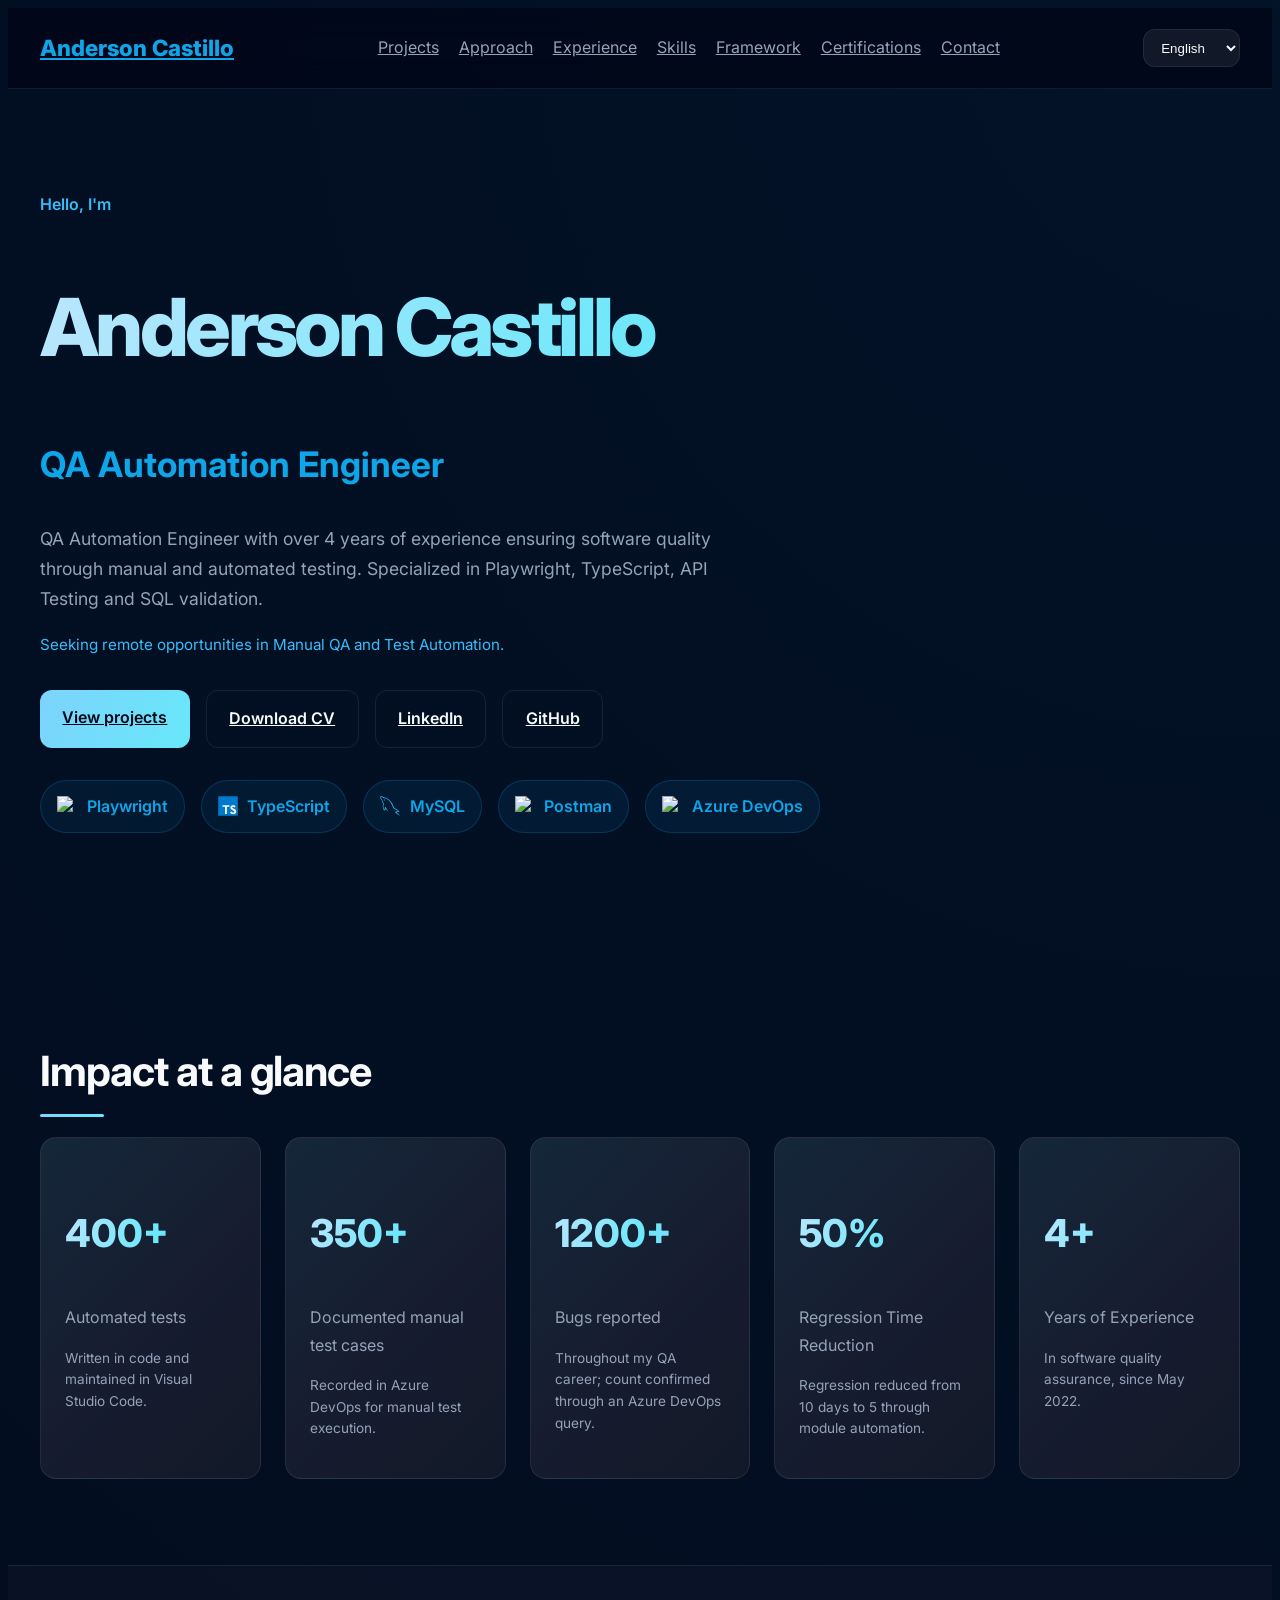
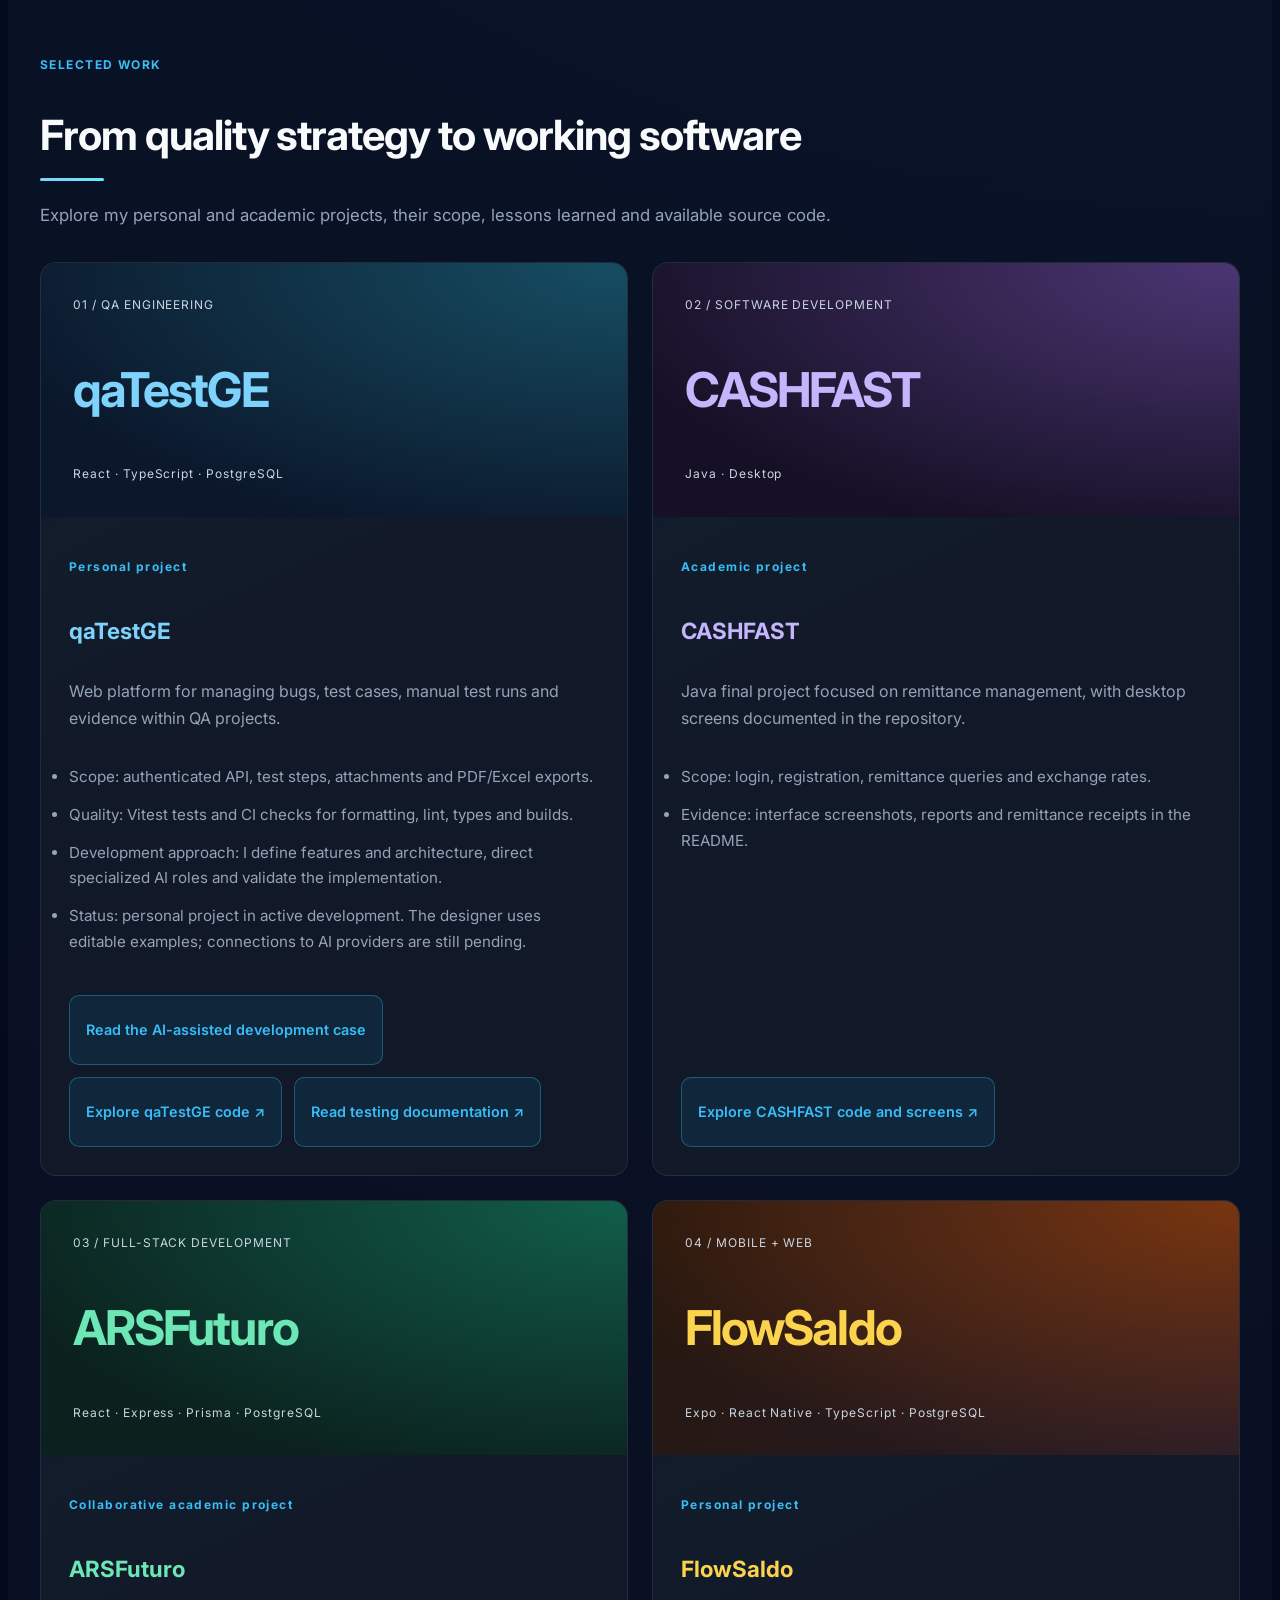
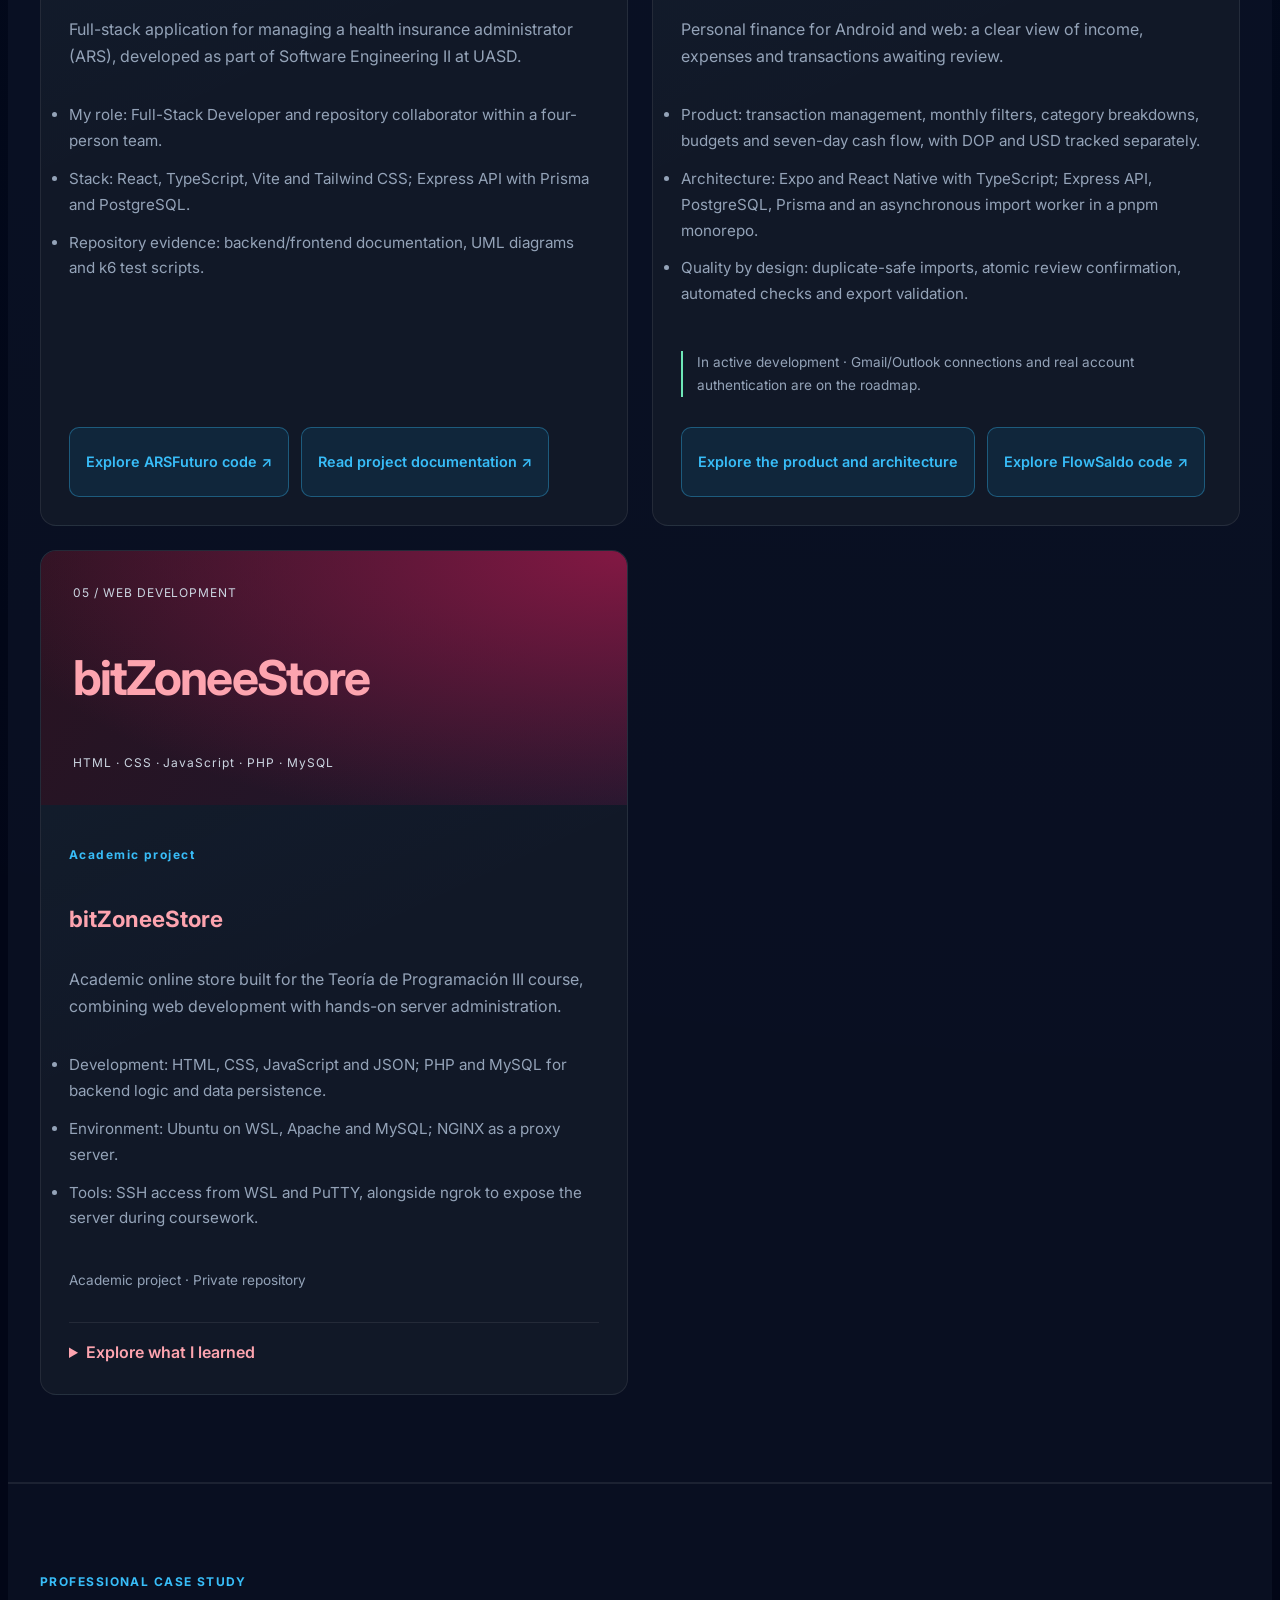
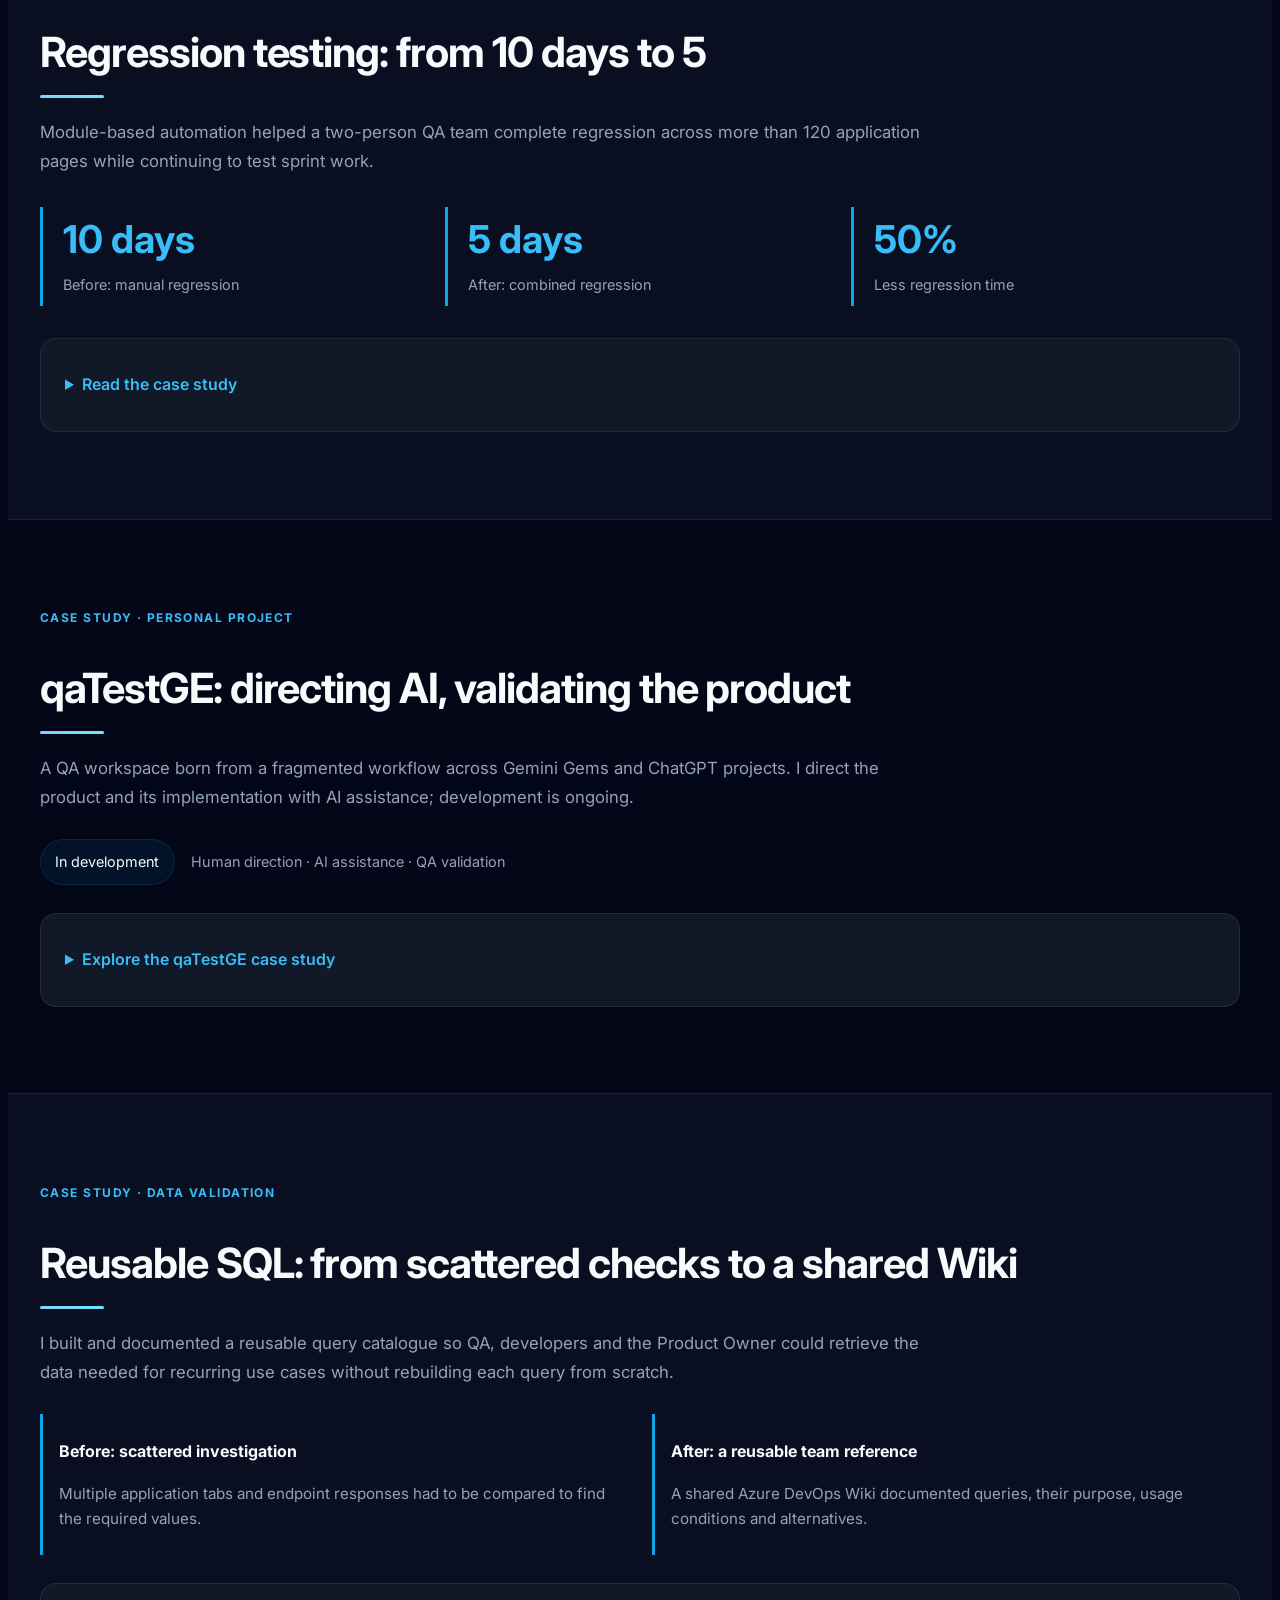
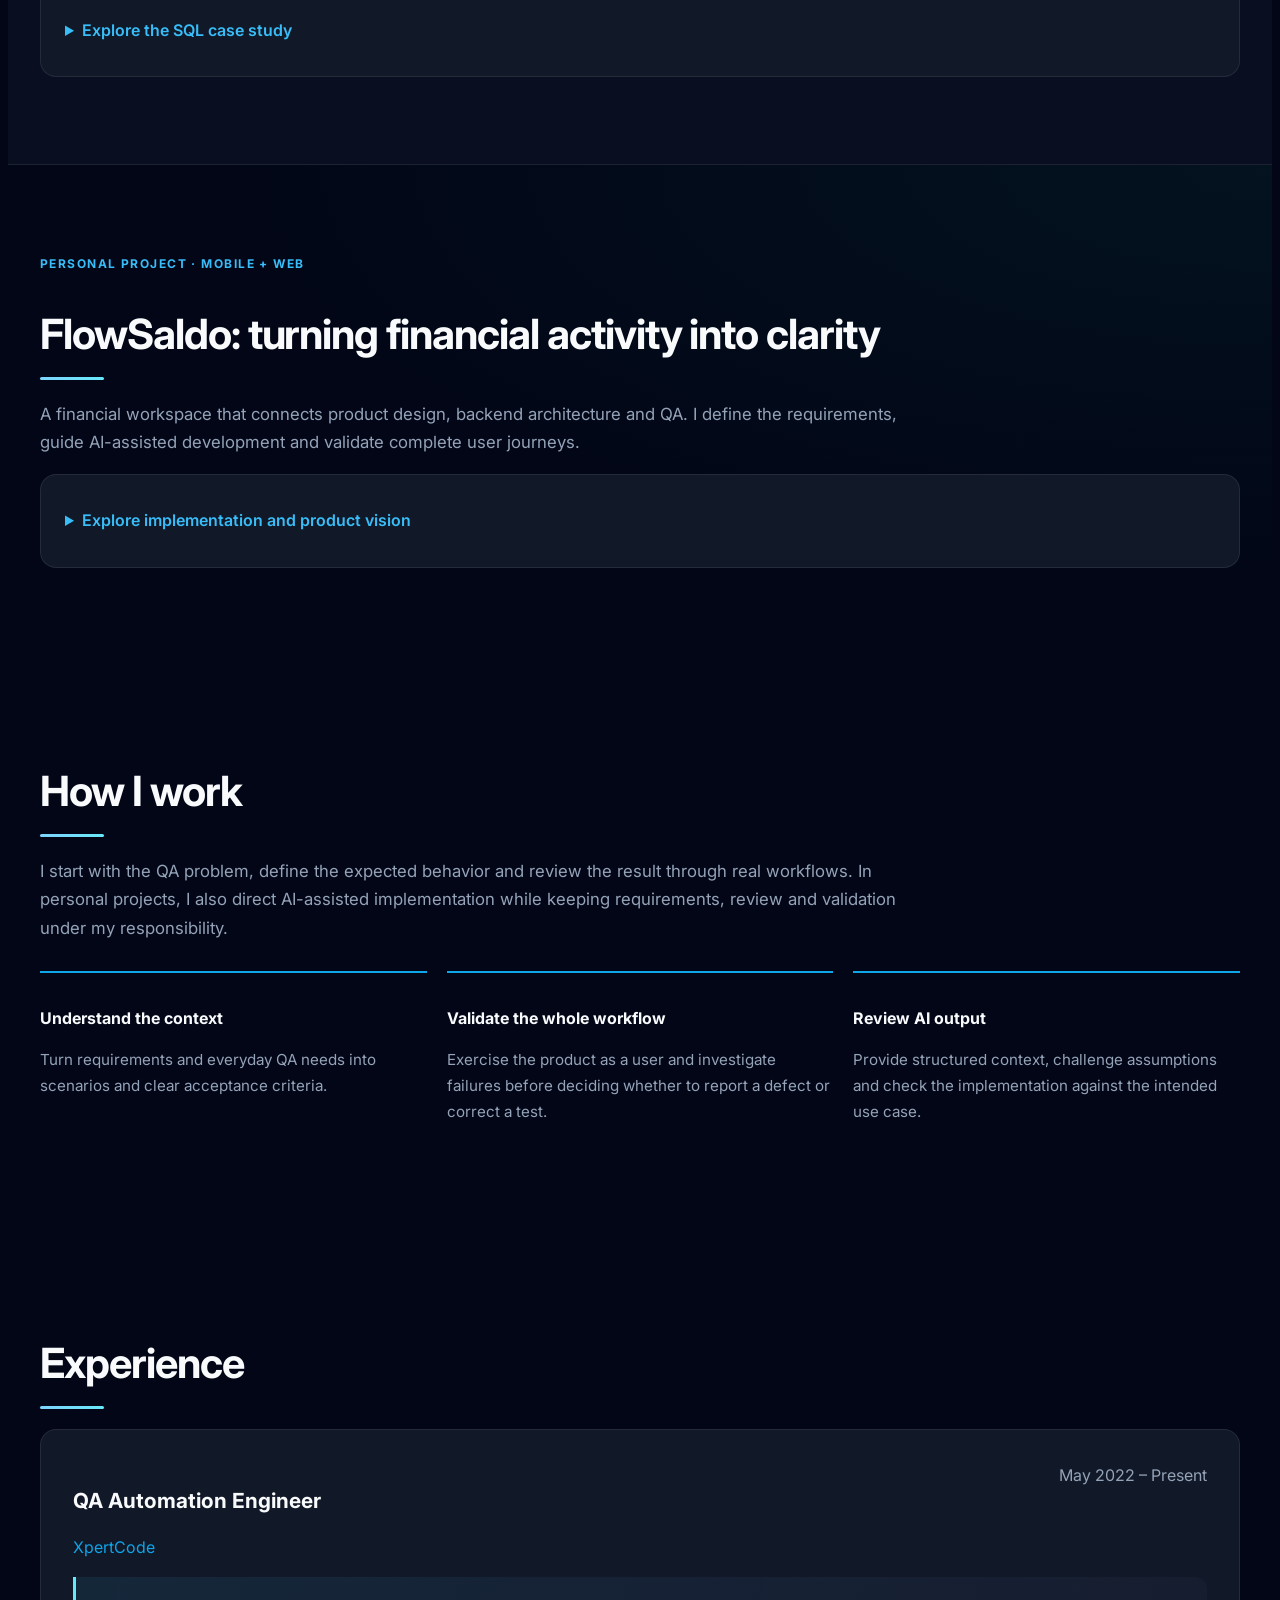
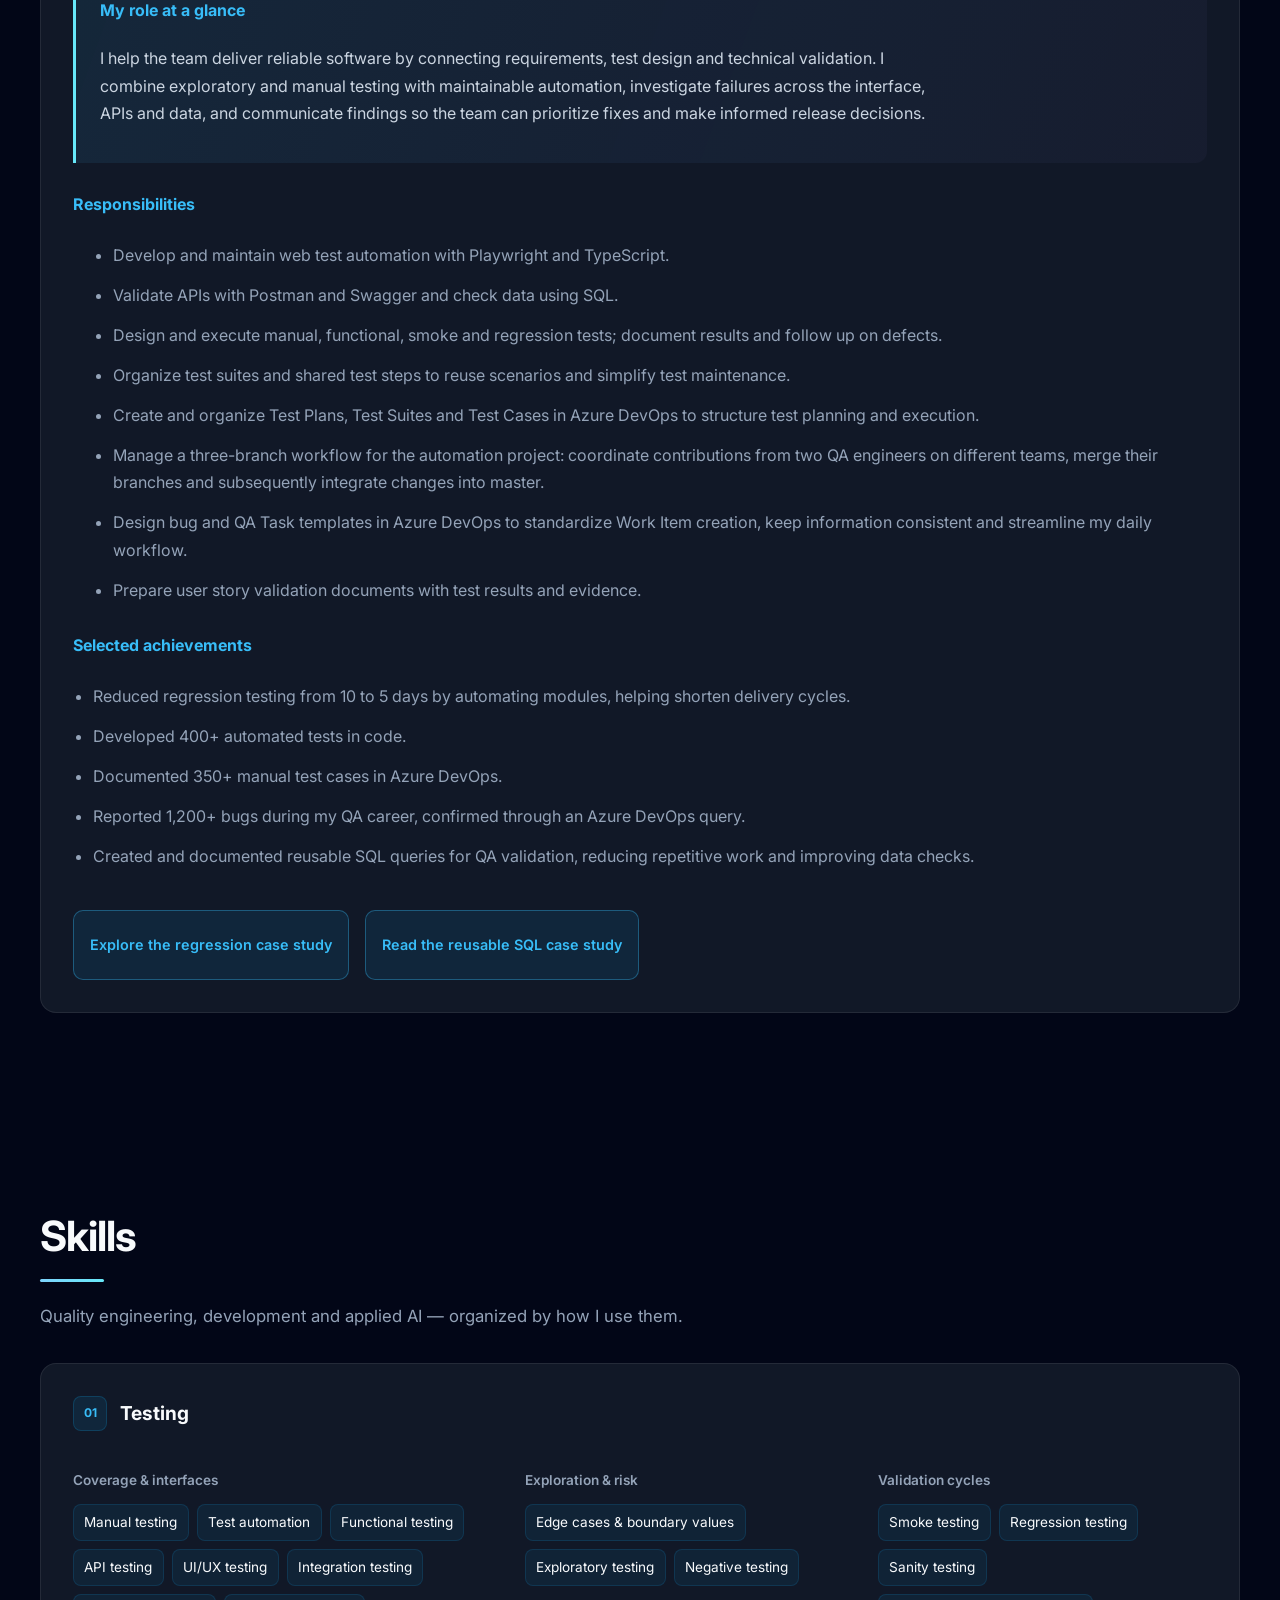
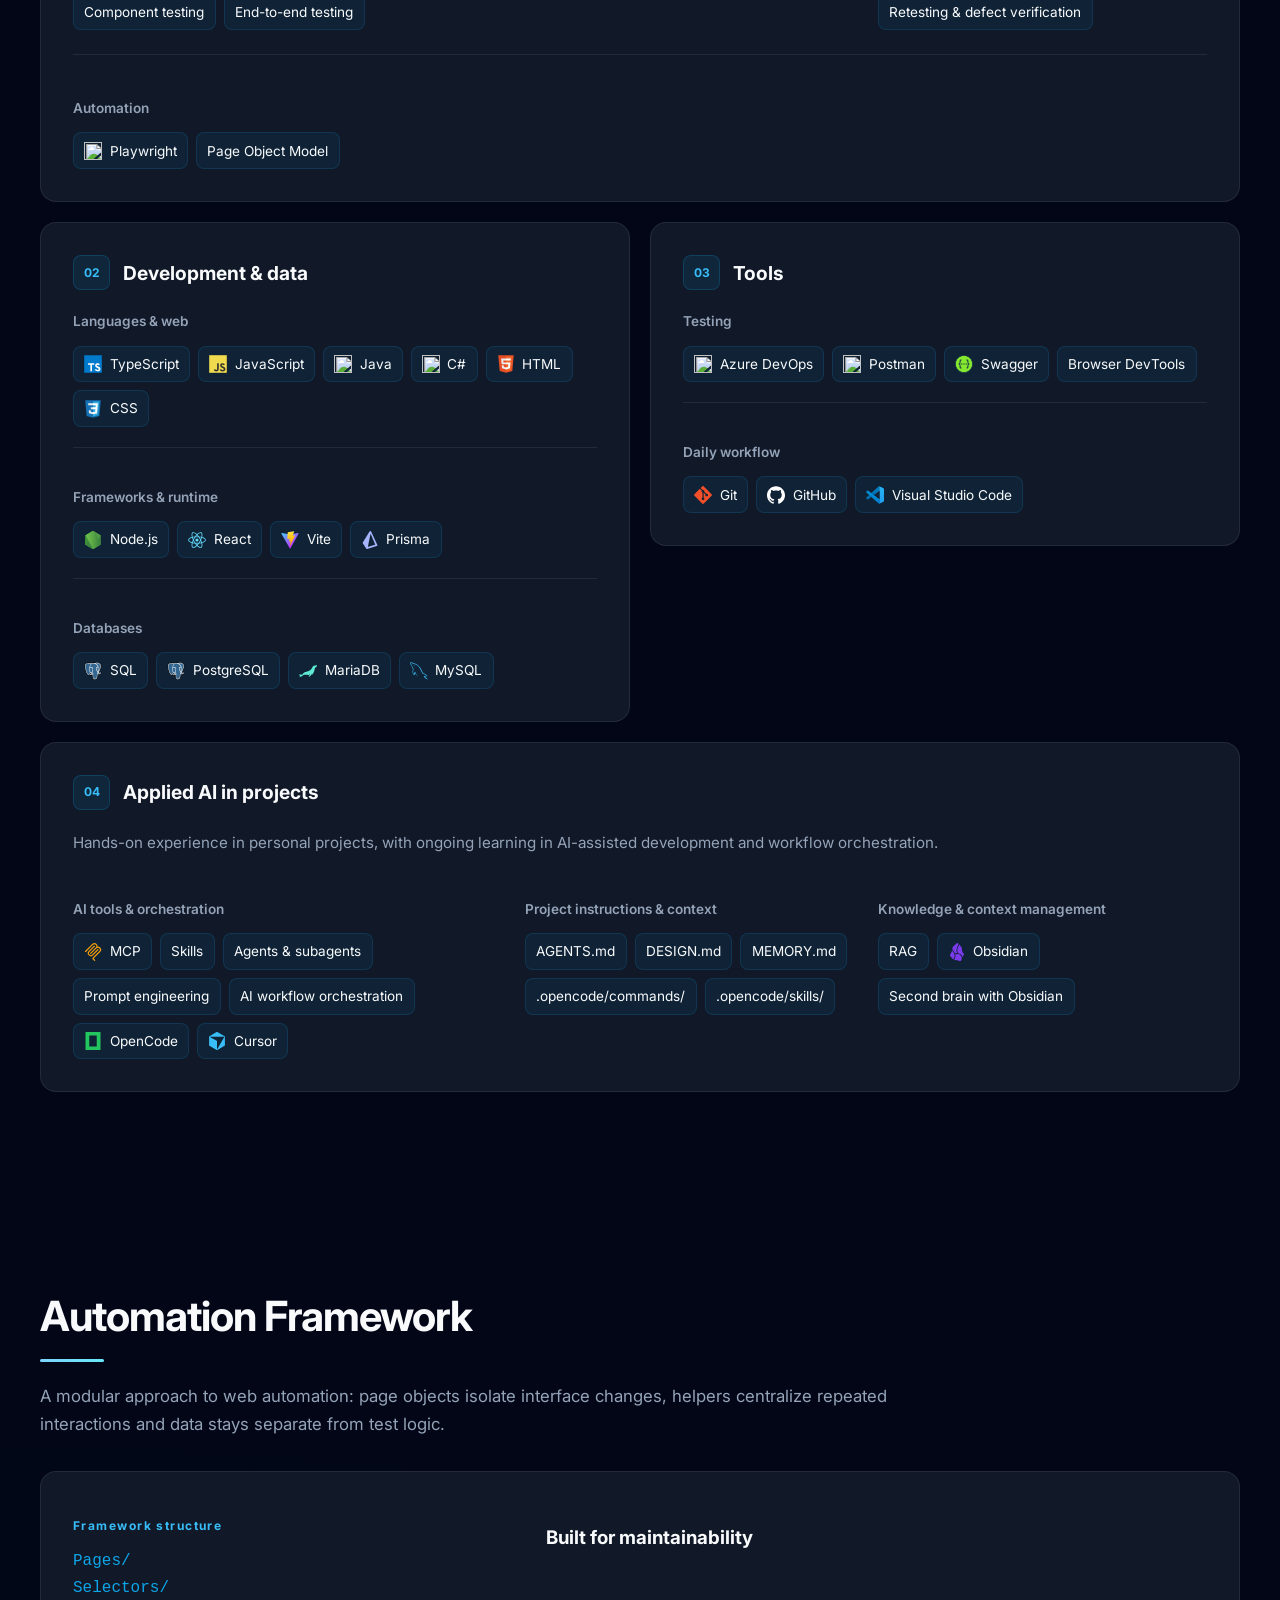
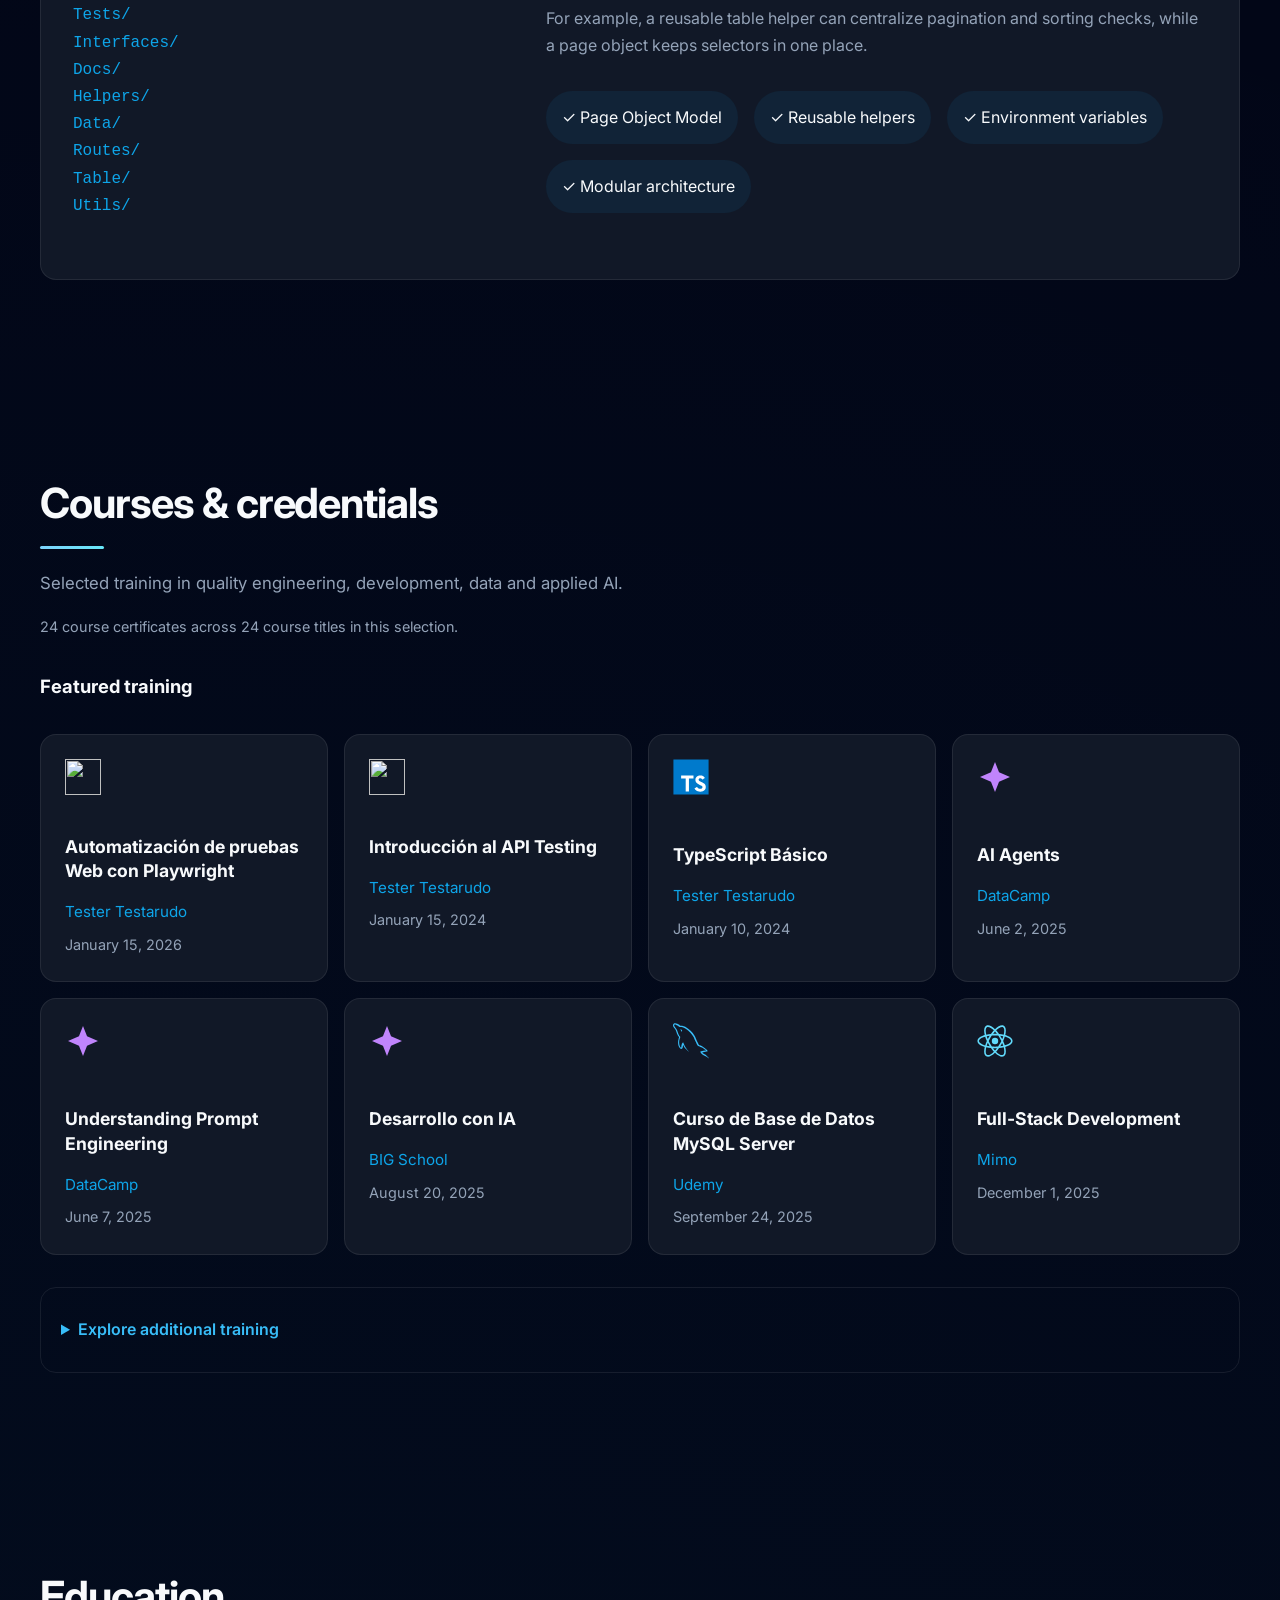
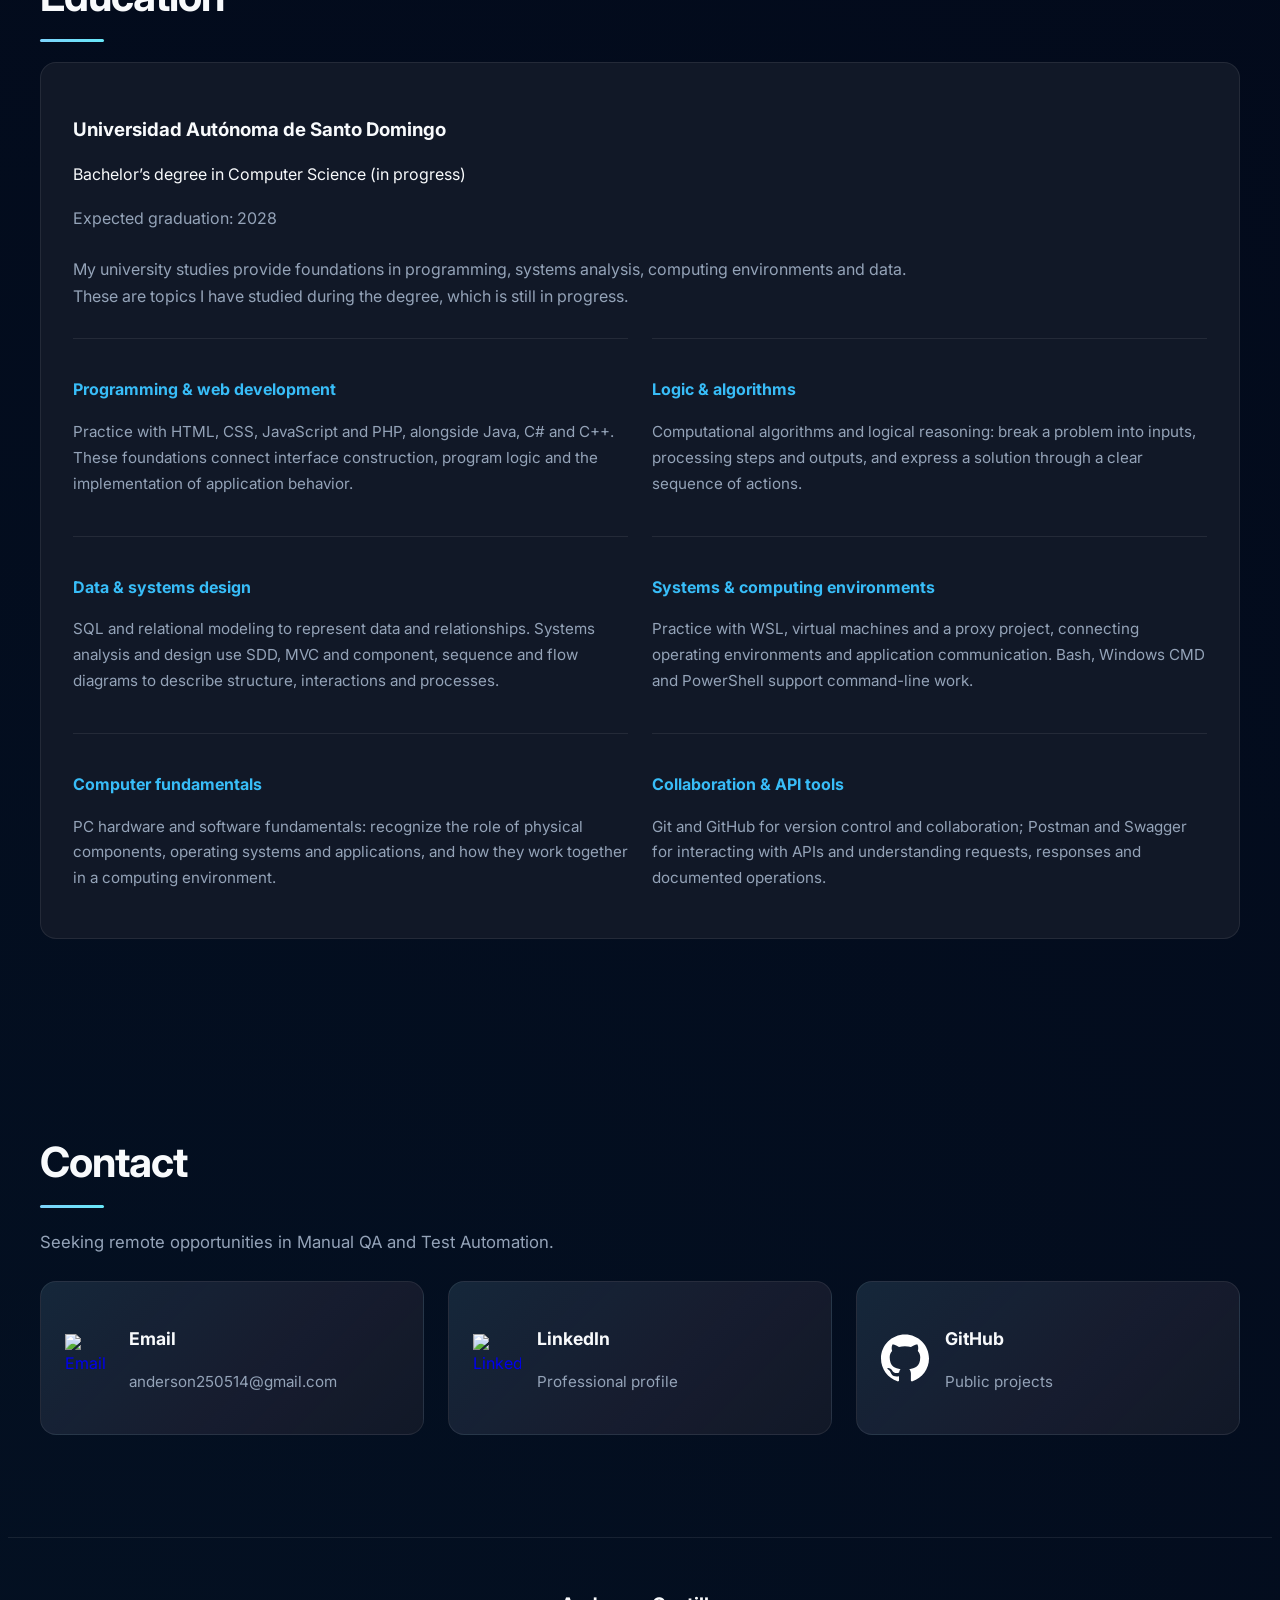
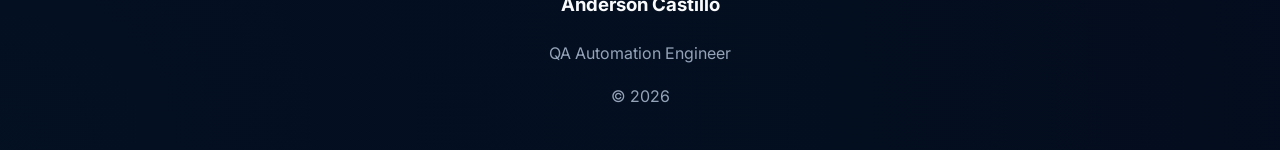
==== commit 778a0f5b: "feat: add bitZoneeStore and expand QA collaboration experience" ====
--- a/index.html
+++ b/index.html
@@ -288,7 +288,7 @@
         <div class="section__container">
           <p class="eyebrow" data-translate="projects_eyebrow">SELECTED WORK</p>
           <h2 class="section__title" data-translate="projects_title">From quality strategy to working software</h2>
-          <p class="section__text" data-translate="projects_intro">Explore public projects, their scope and the code behind them.</p>
+          <p class="section__text" data-translate="projects_intro">Explore my personal and academic projects, their scope, lessons learned and available source code.</p>
           <div class="project-grid">
             <article class="project-card">
               <div class="project-card__visual" aria-hidden="true">
@@ -409,6 +409,17 @@
                   <a class="project-link" href="#case-study-flowsaldo" data-translate="flow_case_link">Explore the product and architecture</a>
                   <a class="project-link" href="https://github.com/AndersonACP25/FlowSaldo" target="_blank" rel="noopener noreferrer" data-translate="flow_source">Explore FlowSaldo code ↗</a>
                 </div>
+              </div>
+            </article>
+            <article class="project-card project-card--bitzone" id="project-bitzone">
+              <div class="project-card__visual project-card__visual--bitzone" aria-hidden="true">
+<span data-translate="bit_label">05 / WEB DEVELOPMENT</span><strong>bitZoneeStore</strong>
+                <span>HTML · CSS · JavaScript · PHP · MySQL</span>
+              </div>
+              <div class="project-card__body">
+                <p class="eyebrow" data-translate="academic_project">Academic project</p>
+                <h3>bitZoneeStore</h3>
+<p data-translate="bit_description">Academic online store built for the Teoría de Programación III course, combining web development with hands-on server administration.</p><ul class="project-card__details"><li data-translate="bit_stack">Development: HTML, CSS, JavaScript and JSON; PHP and MySQL for backend logic and data persistence.</li><li data-translate="bit_servers">Environment: Ubuntu on WSL, Apache and MySQL; NGINX as a proxy server.</li><li data-translate="bit_access">Tools: SSH access from WSL and PuTTY, alongside ngrok to expose the server during coursework.</li></ul><p data-translate="bit_private" class="project-private">Academic project · Private repository</p><details class="bitzone-details"><summary data-translate="bit_read">Explore what I learned</summary><p data-translate="bit_learning">This project helped me connect an online store interface with its backend and runtime environment. I practiced running services on Ubuntu through WSL, remote access through SSH and proxy configuration with NGINX. Depending on the server used in the exercises, I deployed either the online store or a Python API built with Flask.</p></details>
               </div>
             </article>
           </div>
@@ -679,6 +690,10 @@
               <li data-translate="exp_api">Validate APIs with Postman and Swagger and check data using SQL.</li>
               <li data-translate="exp_regression">Design and execute manual, functional, smoke and regression tests; document results and follow up on defects.</li>
               <li data-translate="exp_suites">Organize test suites and shared test steps to reuse scenarios and simplify test maintenance.</li>
+              <li data-translate="exp_plans">Create and organize Test Plans, Test Suites and Test Cases in Azure DevOps to structure test planning and execution.</li>
+              <li data-translate="exp_branches">Manage a three-branch workflow for the automation project: coordinate contributions from two QA engineers on different teams, merge their branches and subsequently integrate changes into master.</li>
+              <li data-translate="exp_templates">Design bug and QA Task templates in Azure DevOps to standardize Work Item creation, keep information consistent and streamline my daily workflow.</li>
+
               <li data-translate="exp_certification">Prepare user story validation documents with test results and evidence.</li>
             </ul>
             <h4 data-translate="achievements" class="experience-card__subtitle">Selected achievements</h4>
--- a/css/styles.css
+++ b/css/styles.css
@@ -1548,3 +1548,28 @@
   #skills .skill-group:hover,
   #skills .skill-tag:hover { transform: none; }
 }
+
+/* Academic store: rose palette distinct from the other four projects. */
+.project-card--bitzone { --project-title: #fda4af; }
+.project-card__visual--bitzone {
+  background: radial-gradient(ellipse at top right, #831843, transparent 80%),
+    linear-gradient(125deg, #291321, #1e172d);
+}
+.project-private { color: #fda4af; font-size: .85rem; }
+.bitzone-details {
+  margin-top: 1rem;
+  border-top: 1px solid var(--color-border);
+  padding-top: 1rem;
+}
+.bitzone-details summary {
+  cursor: pointer;
+  color: #fda4af;
+  font-weight: 600;
+}
+.bitzone-details summary:hover { color: #ffe4e6; }
+.bitzone-details summary:focus-visible {
+  outline: 2px solid #fda4af;
+  outline-offset: 5px;
+  border-radius: 4px;
+}
+.bitzone-details p { margin-top: 1rem; }
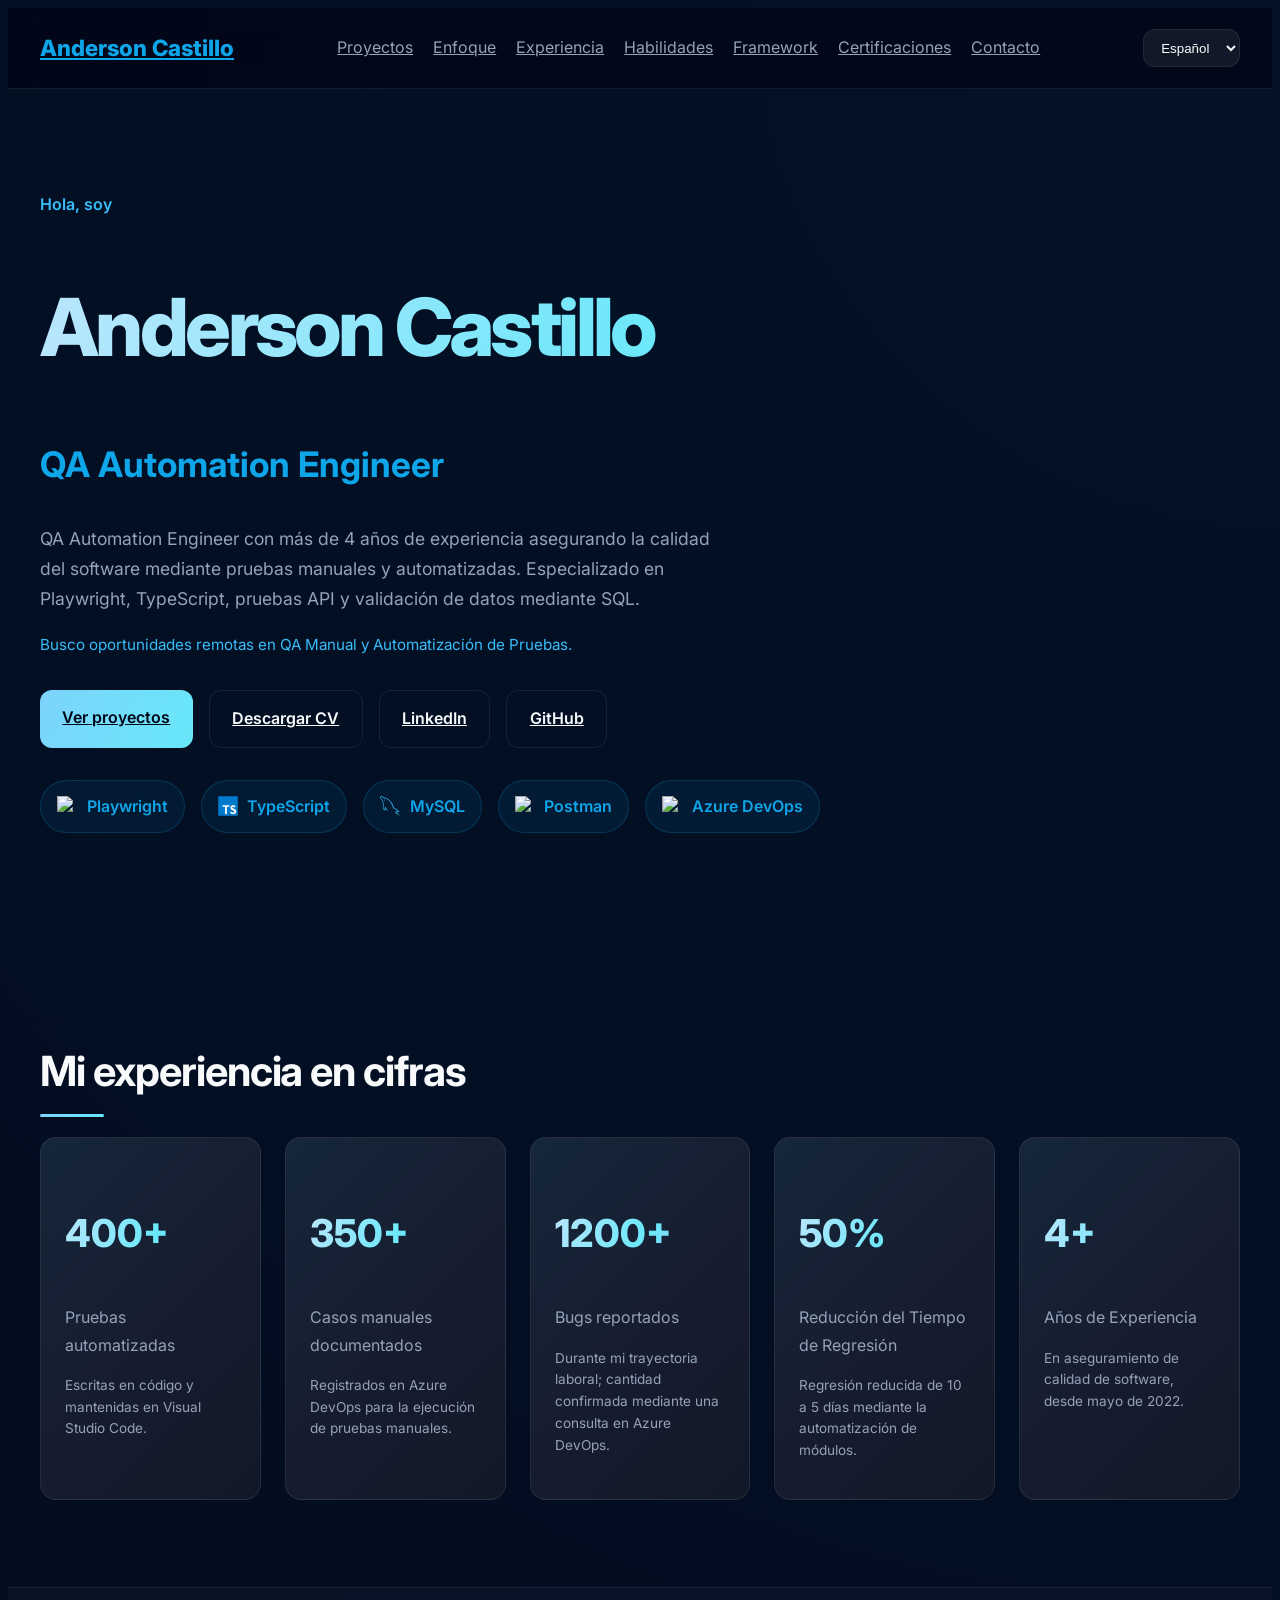
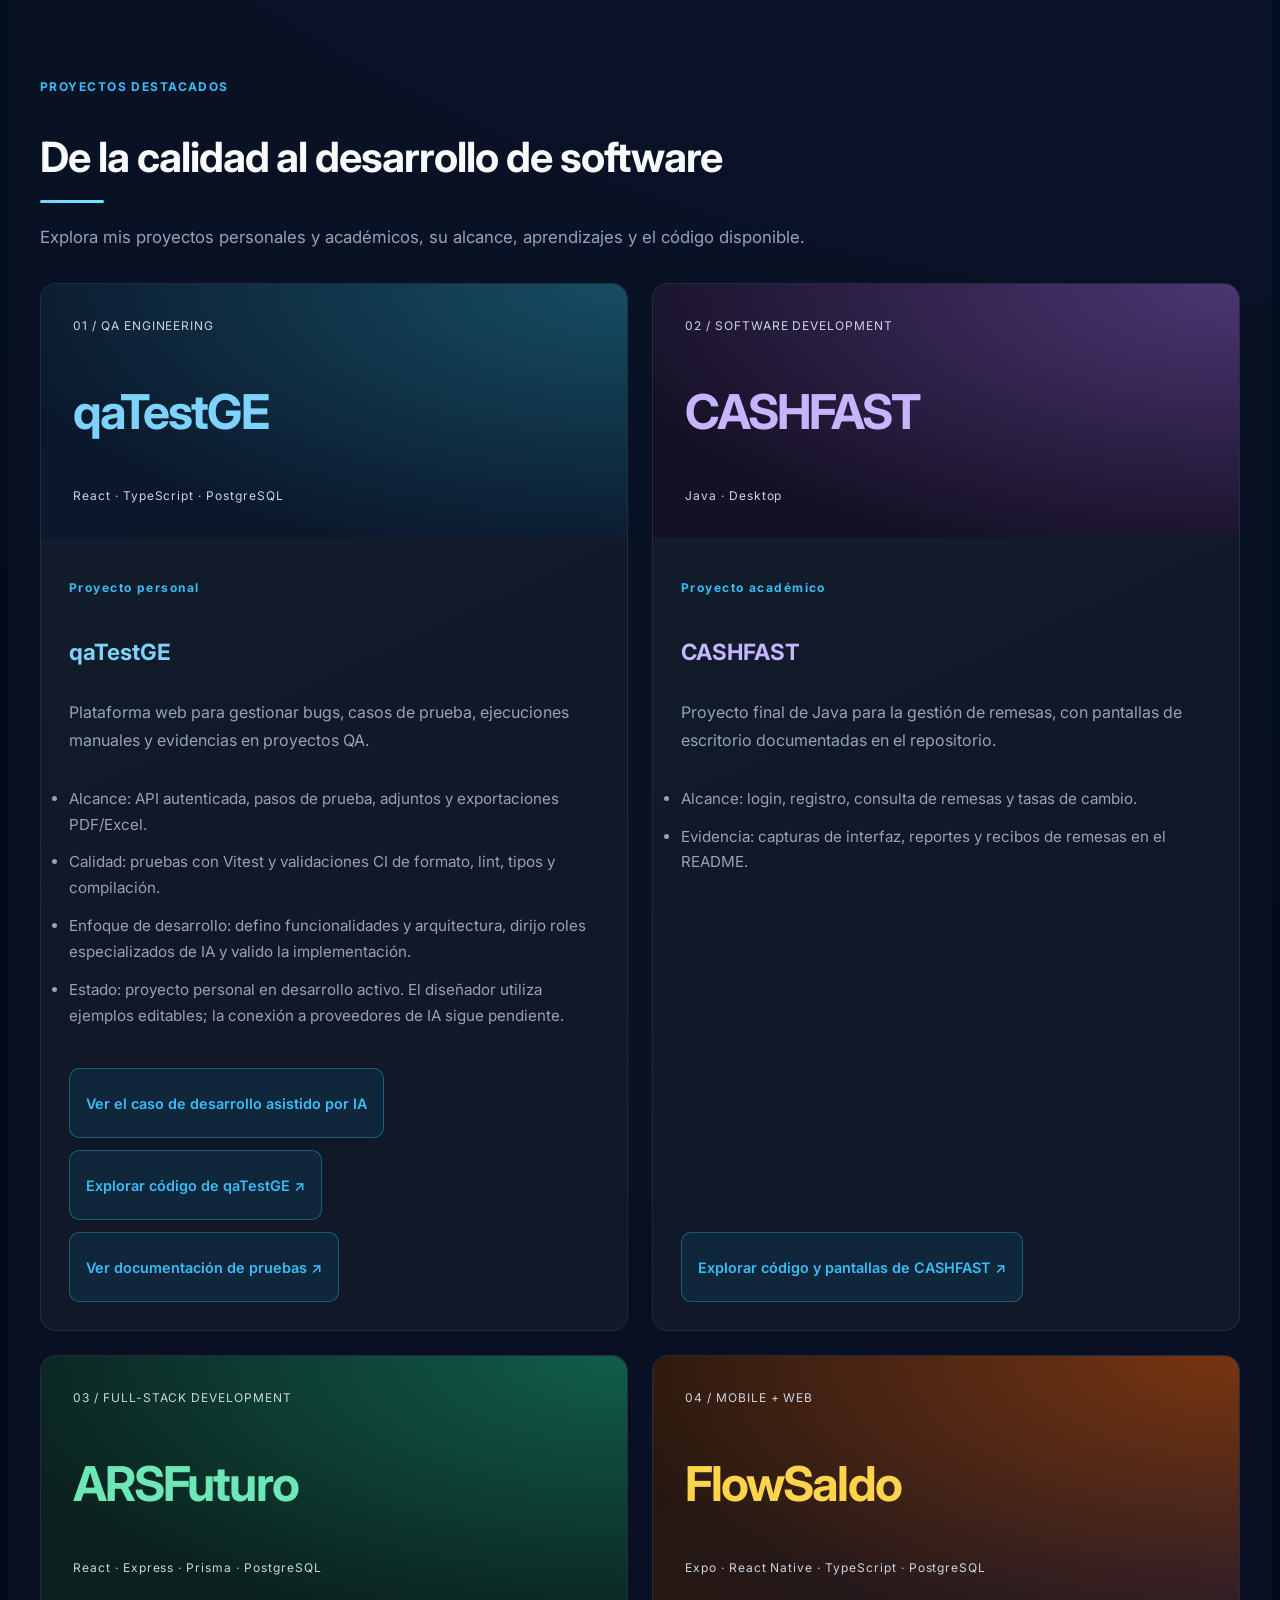
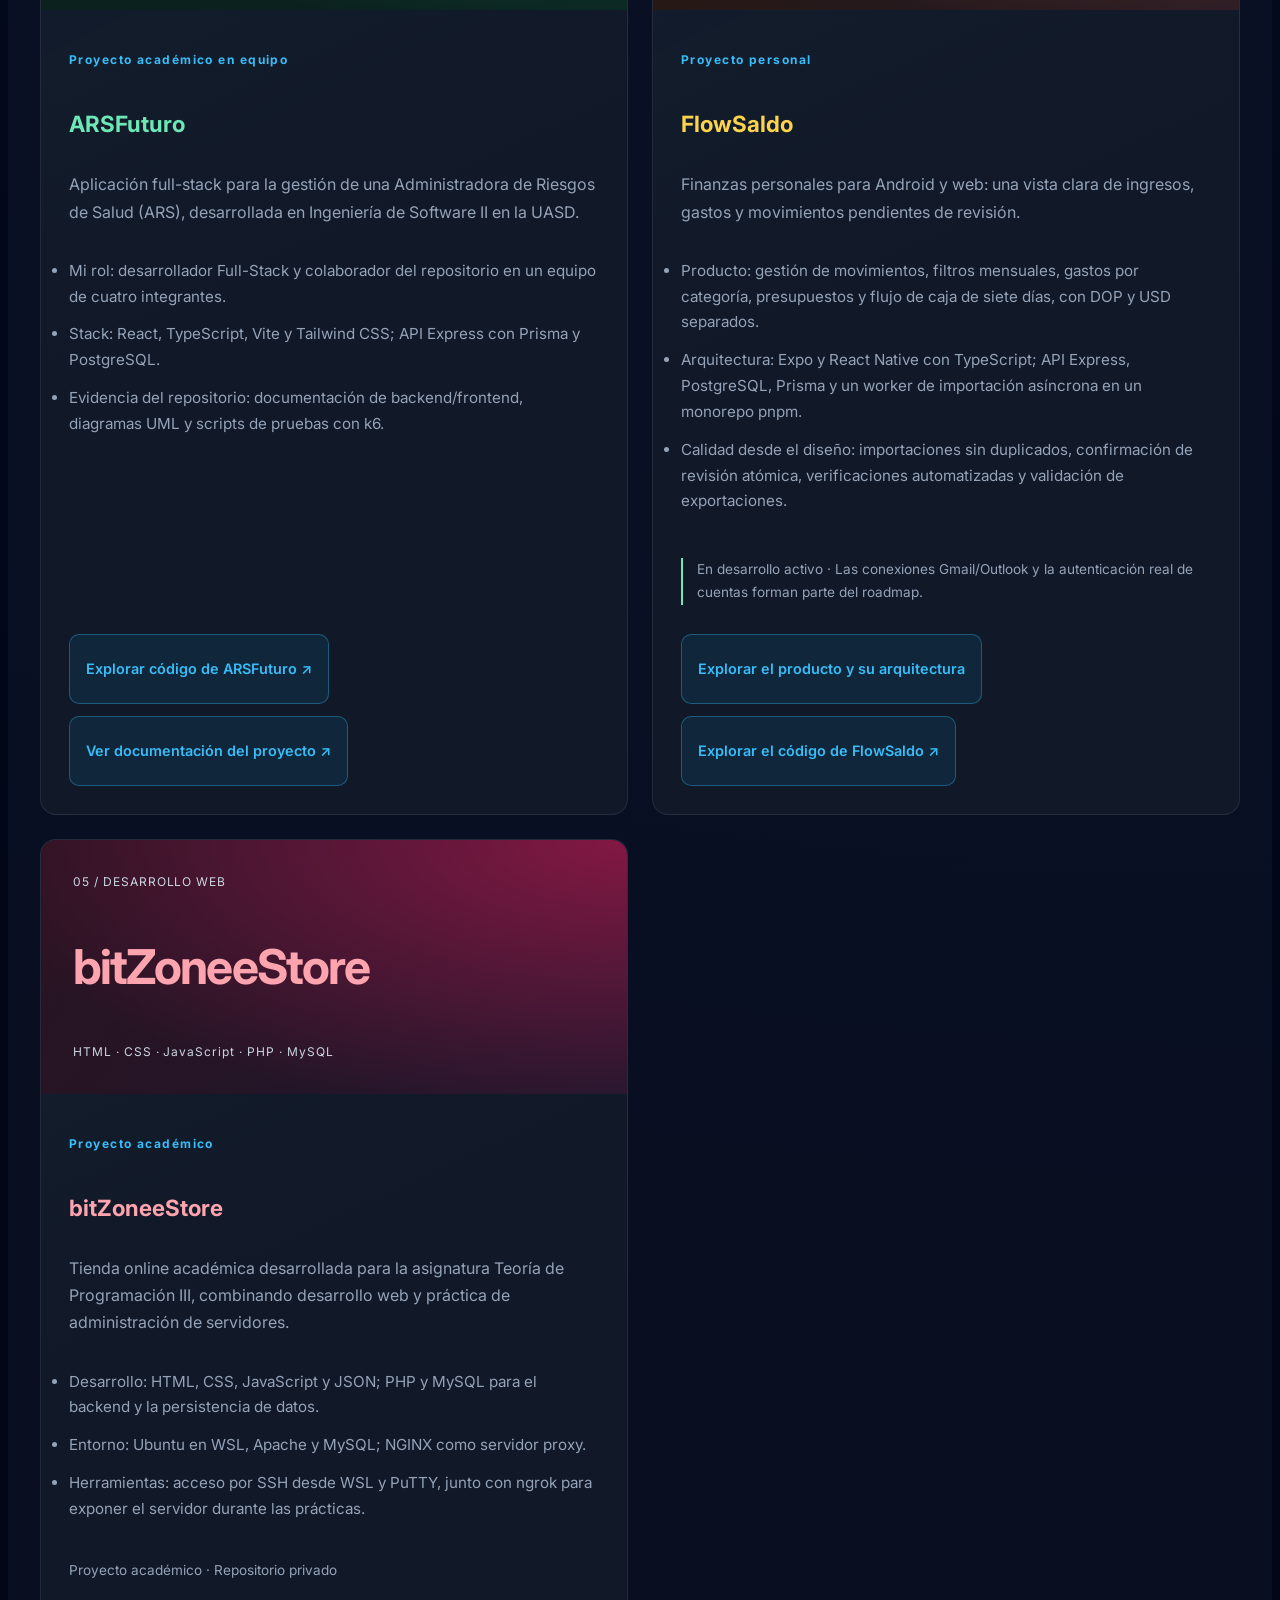
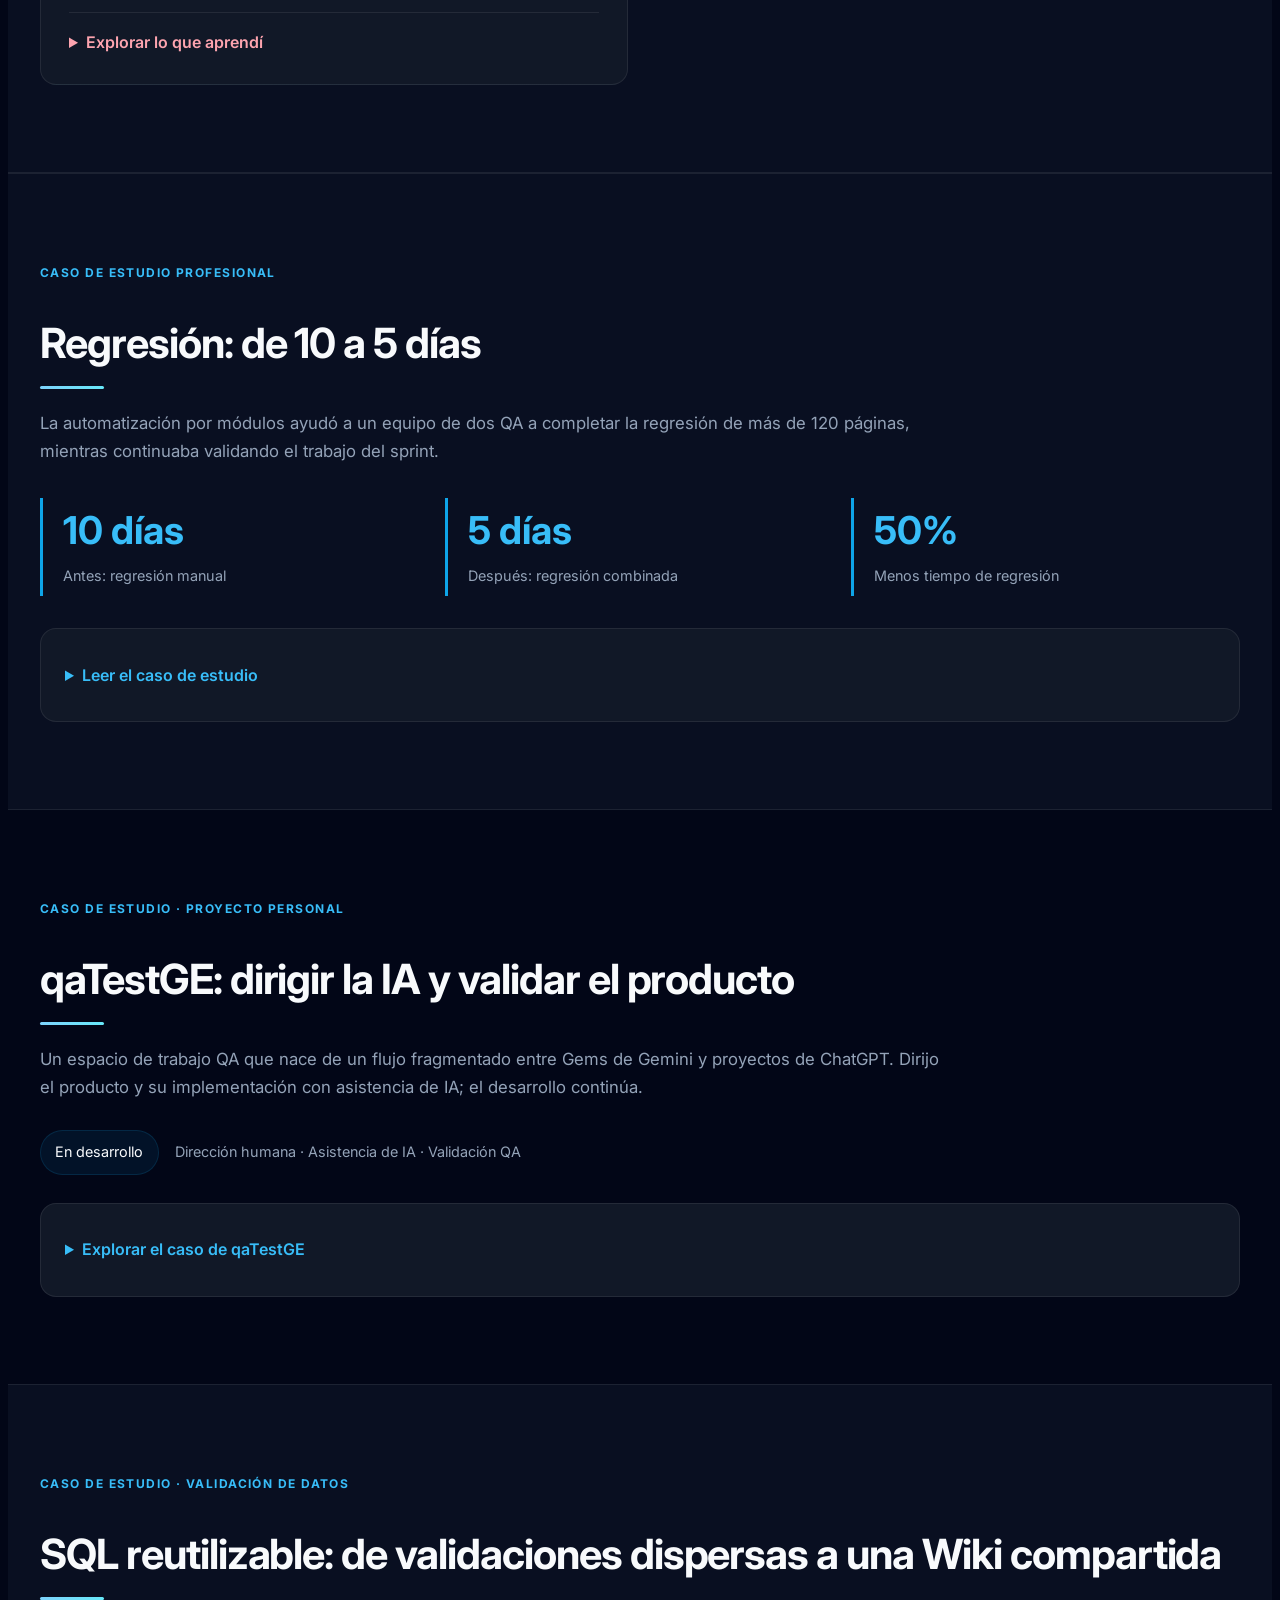
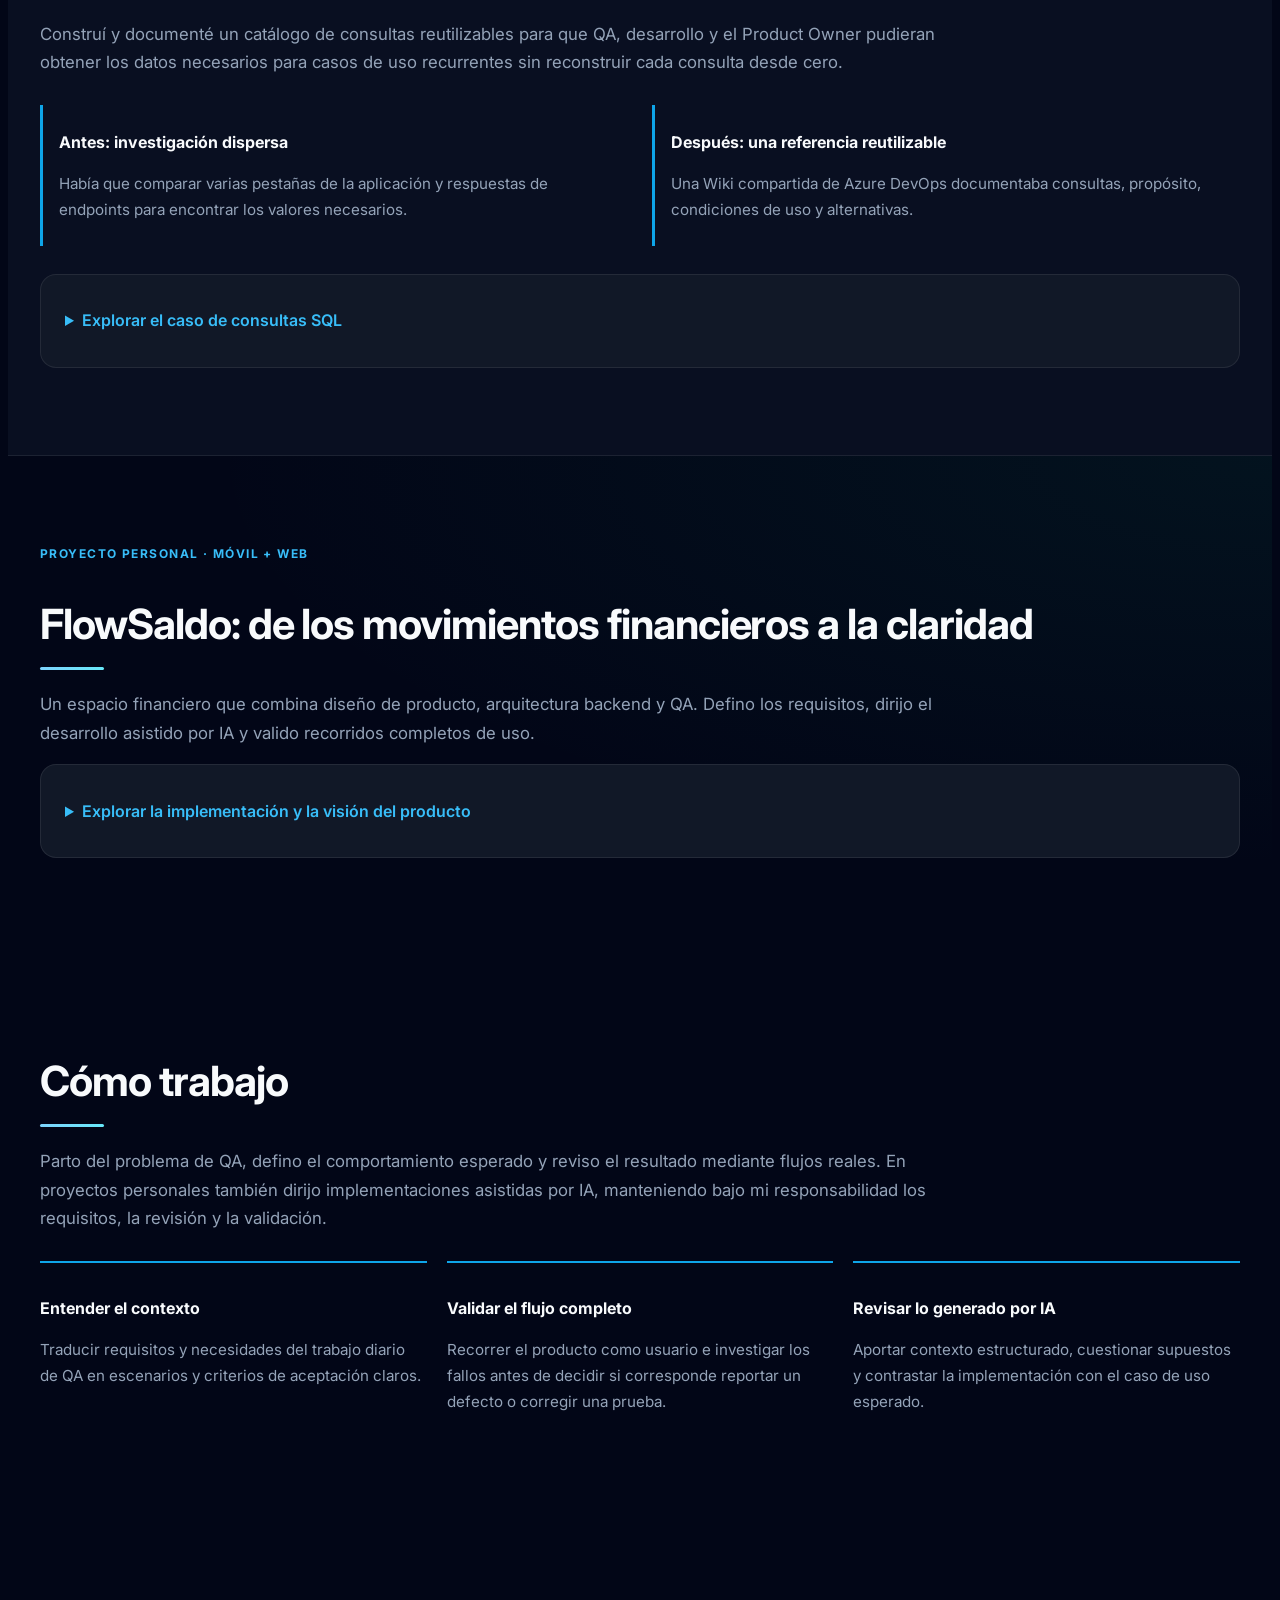
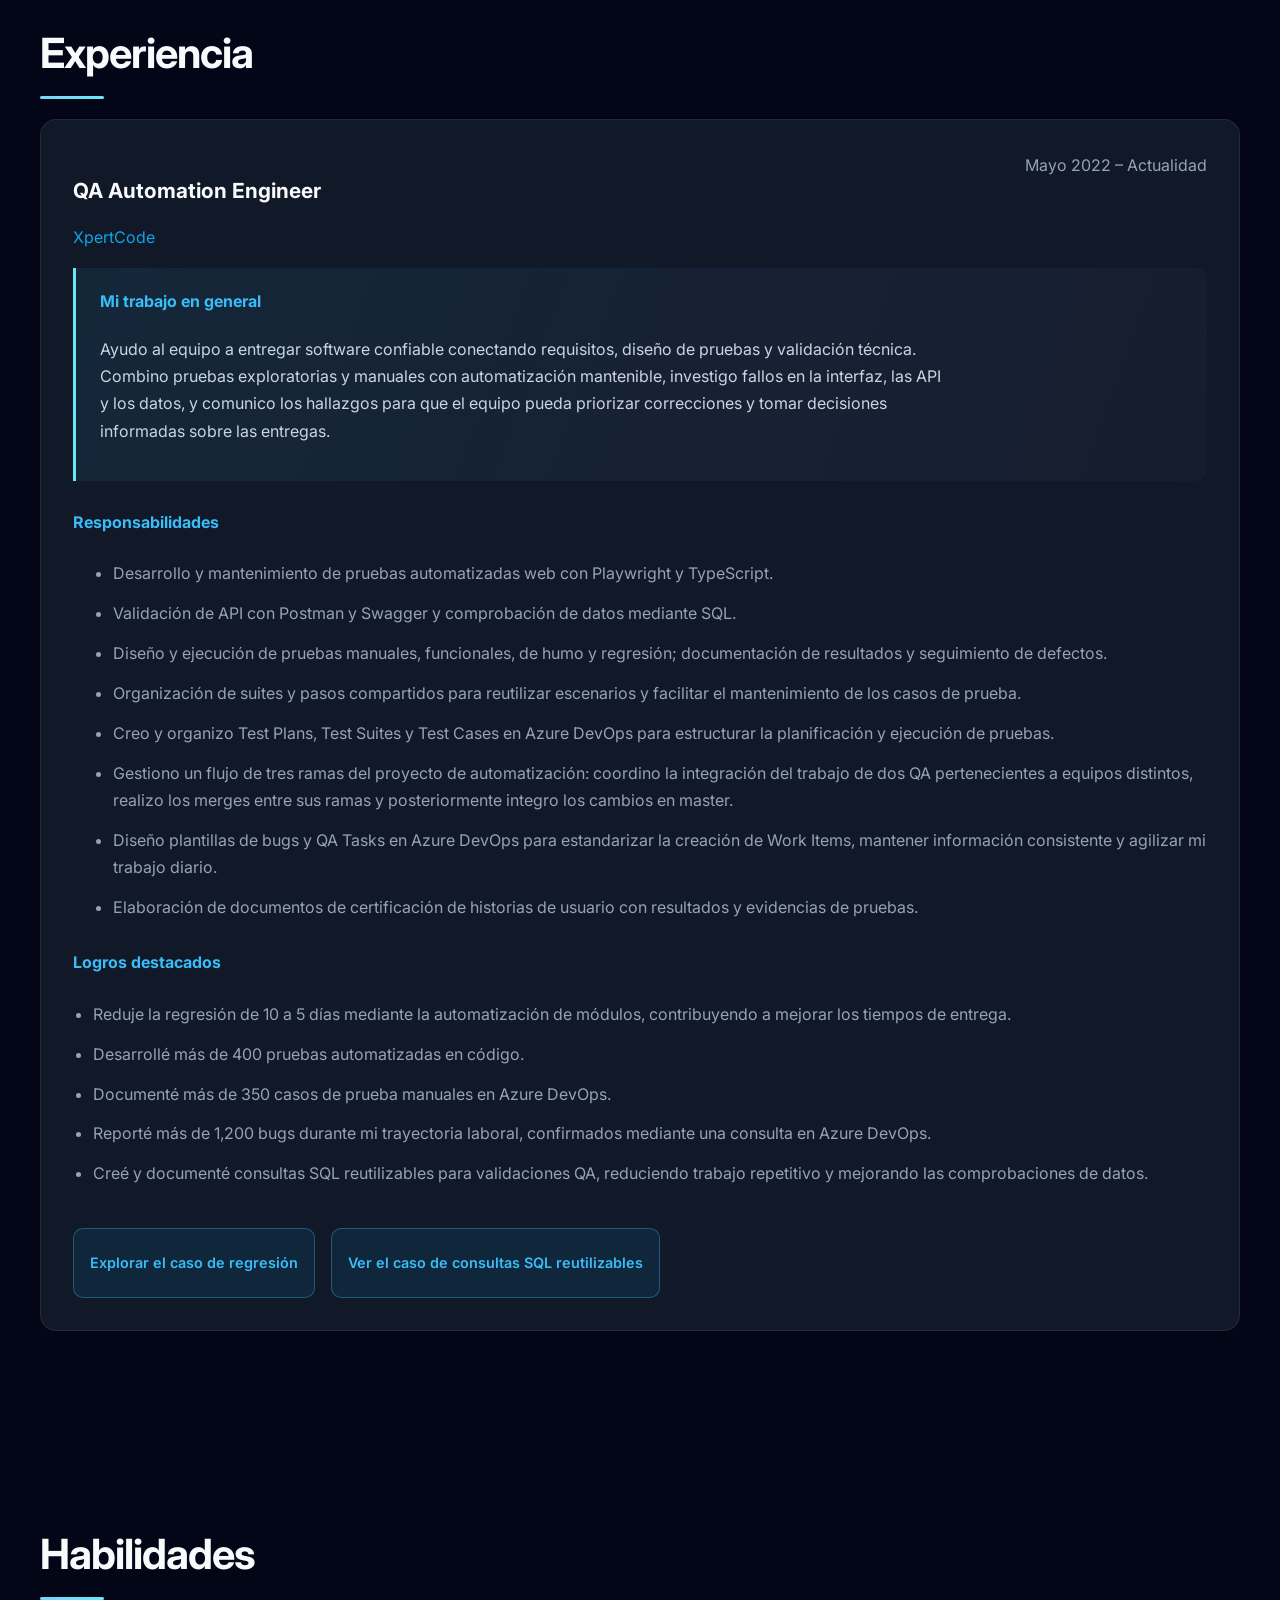
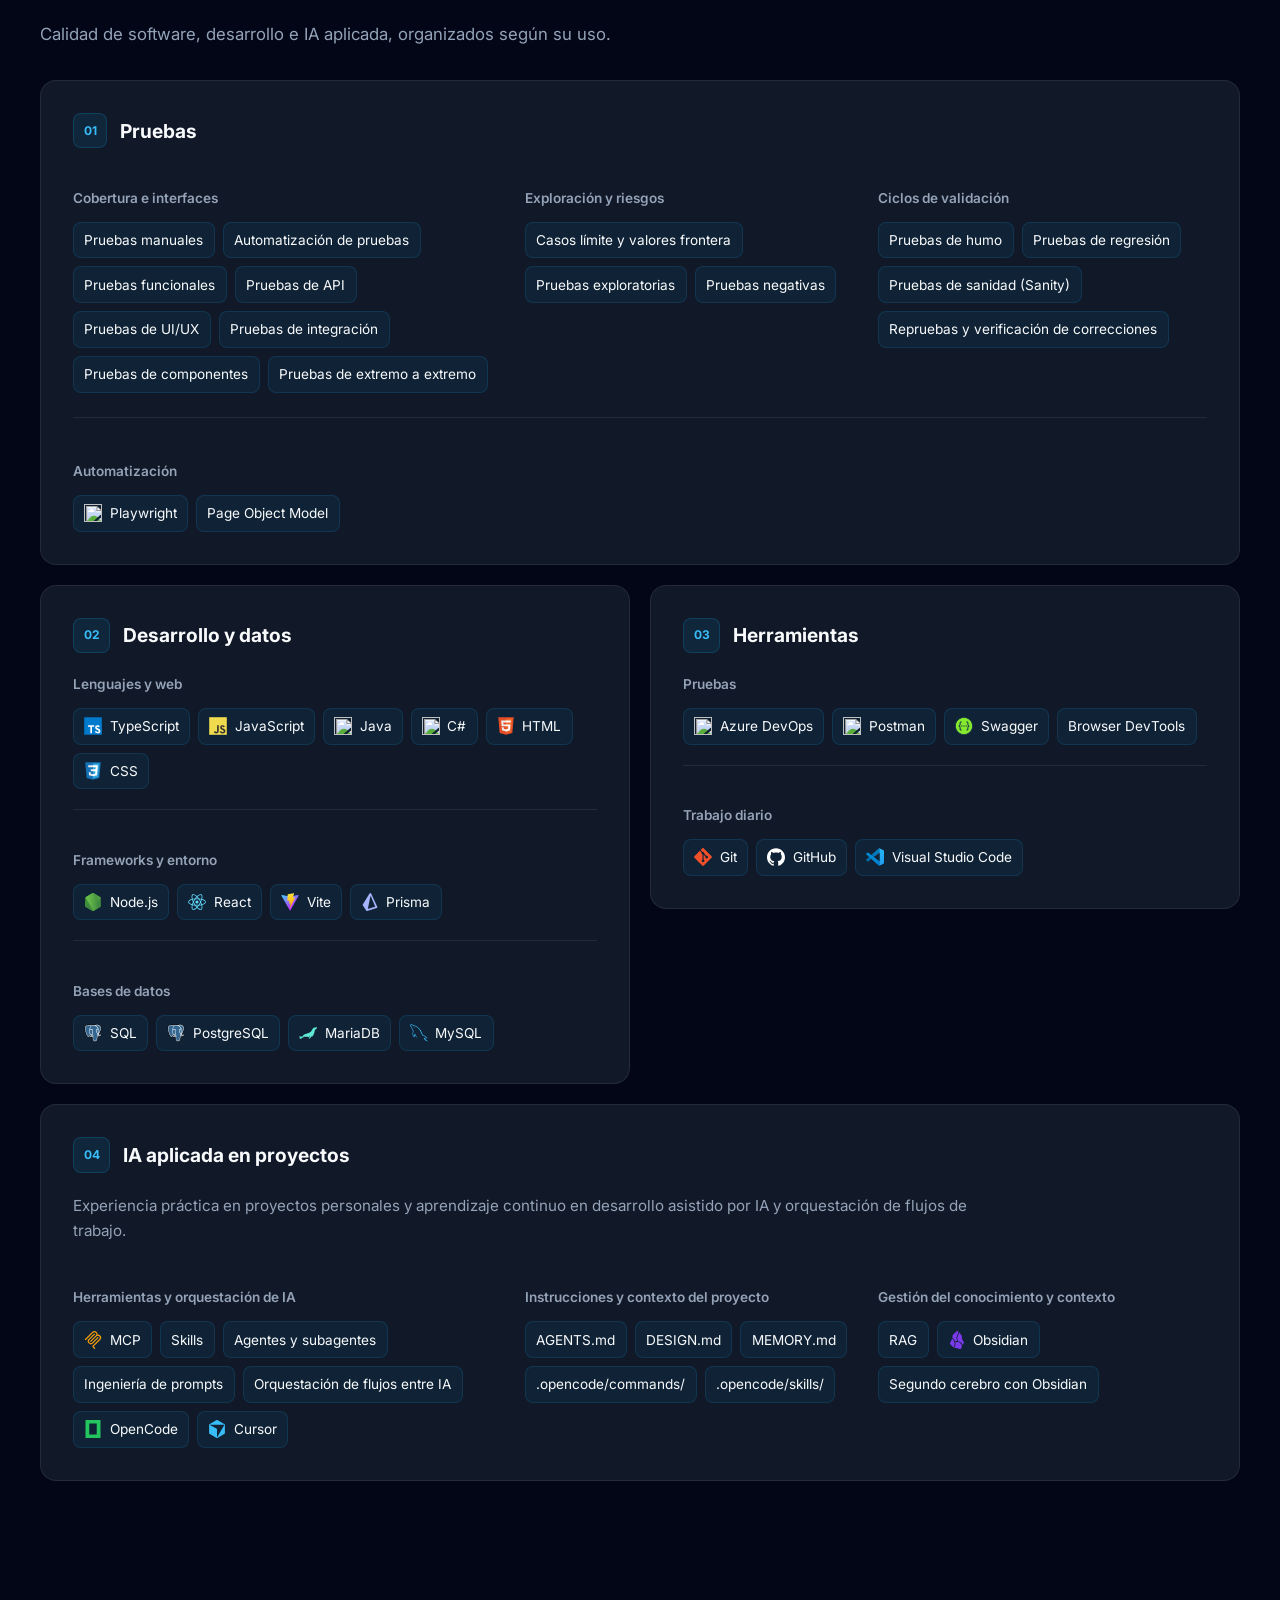
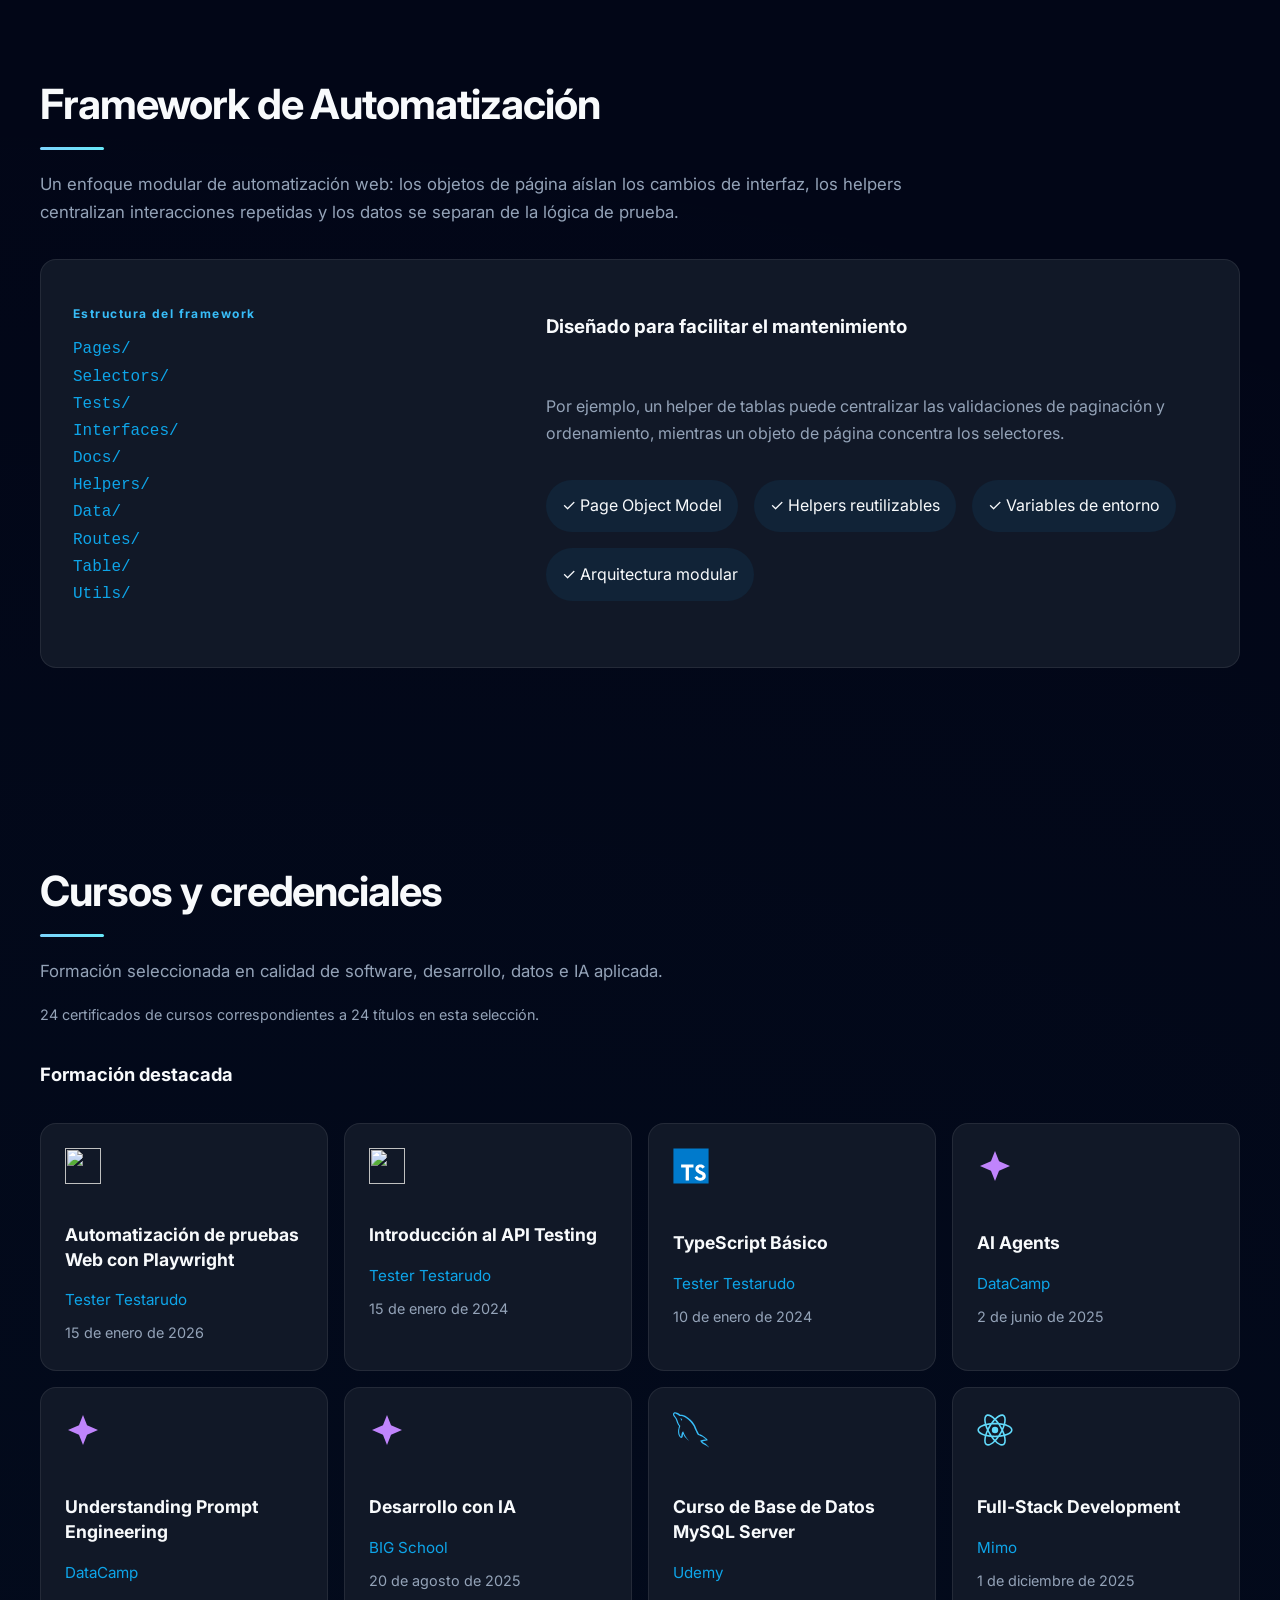
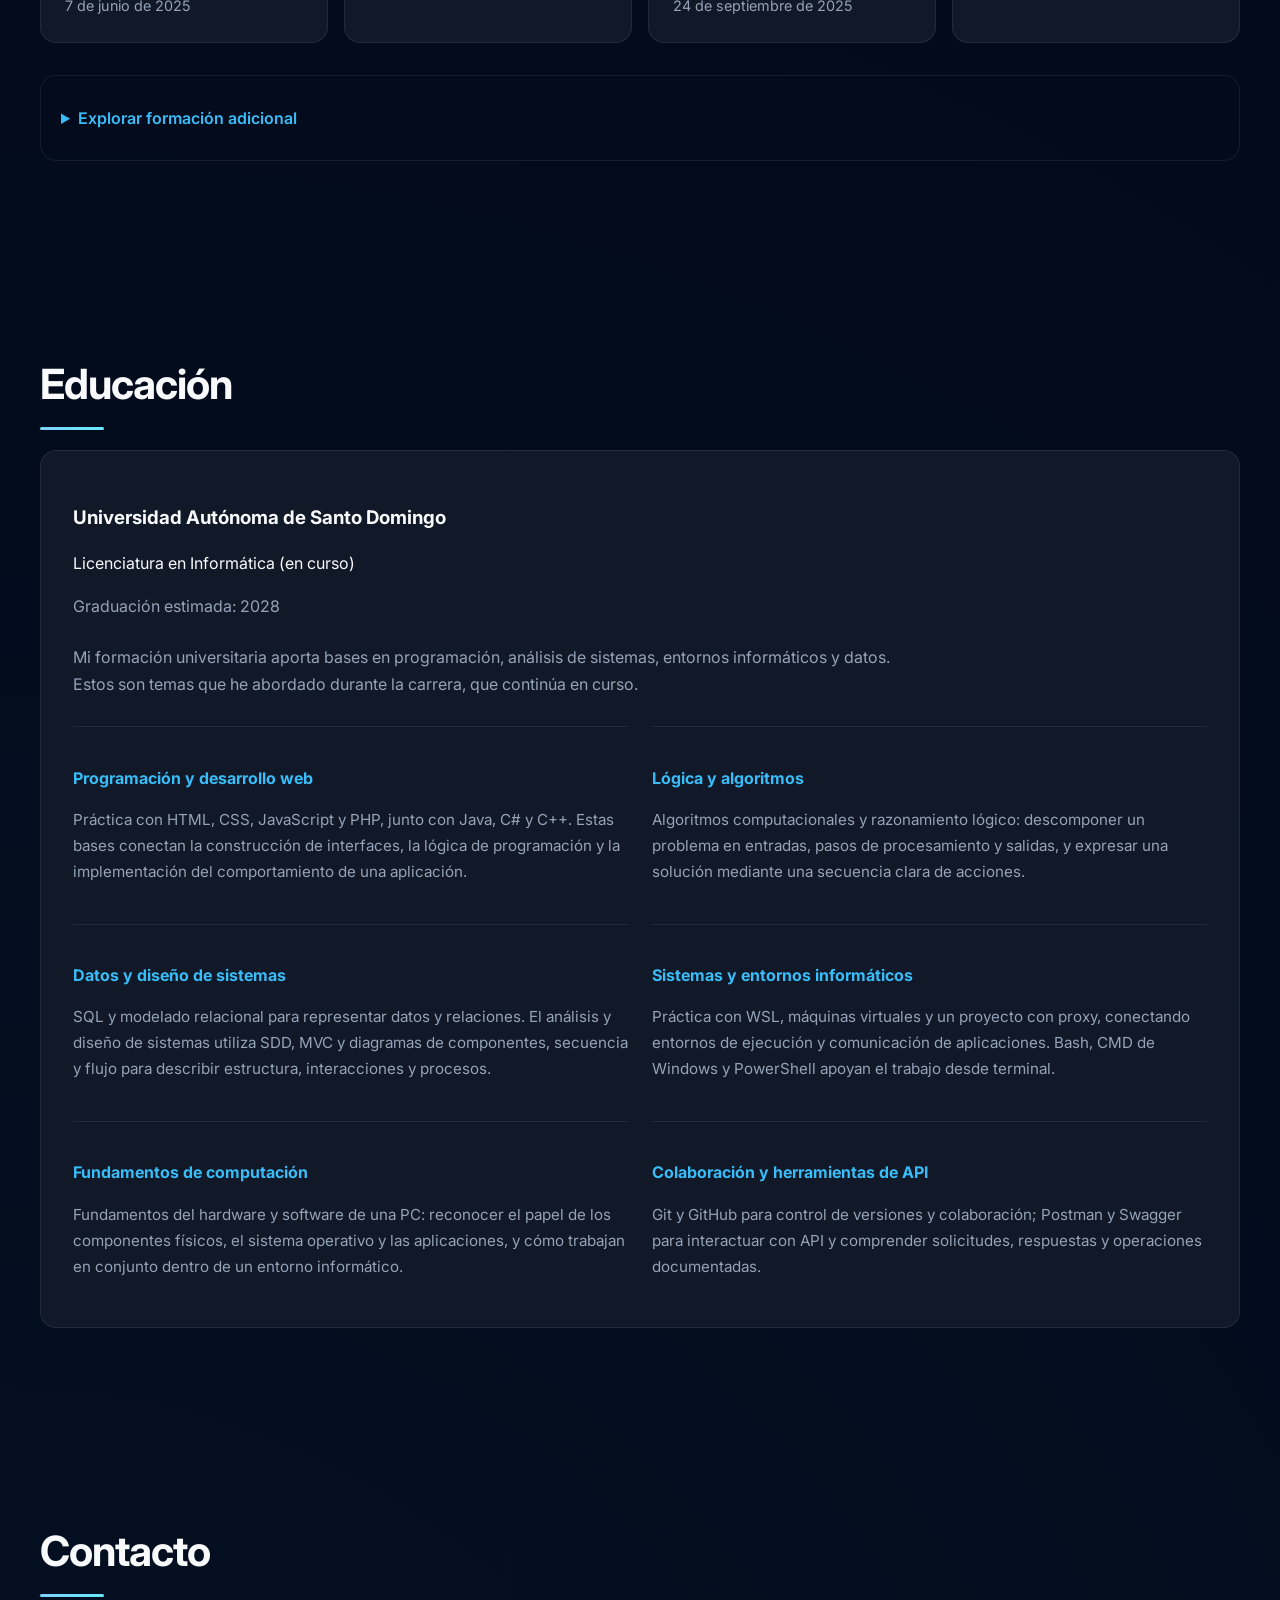
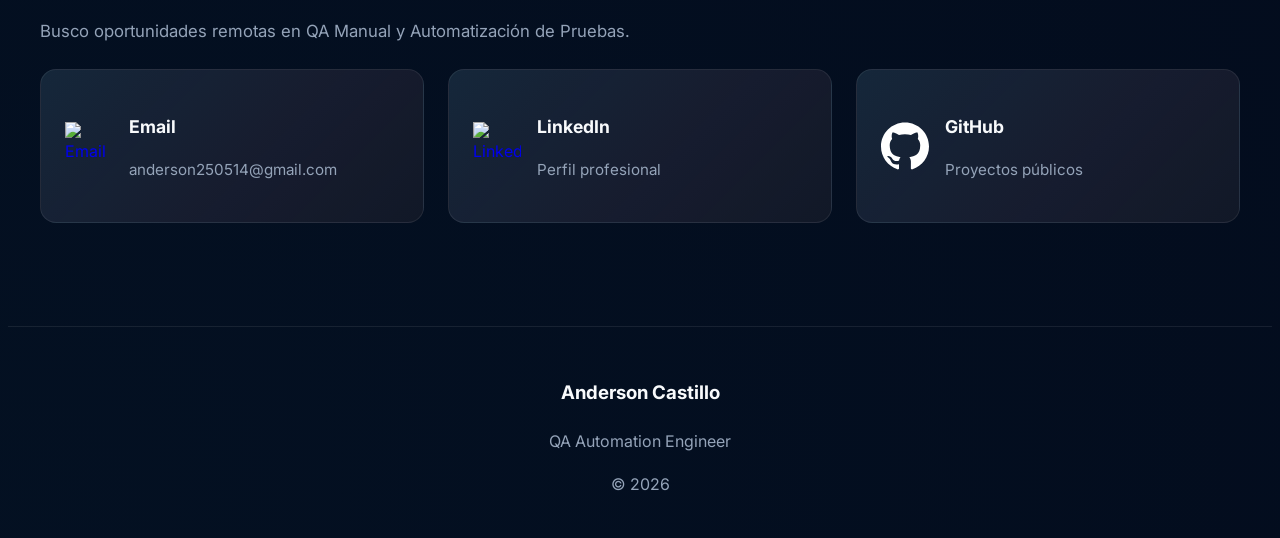
==== commit e522086c: "Change language attribute from 'en' to 'es'" ====
--- a/index.html
+++ b/index.html
@@ -1,5 +1,5 @@
 <!doctype html>
-<html lang="en">
+<html lang="es">
   <head>
     <meta charset="UTF-8" />
     <meta name="viewport" content="width=device-width, initial-scale=1.0" />
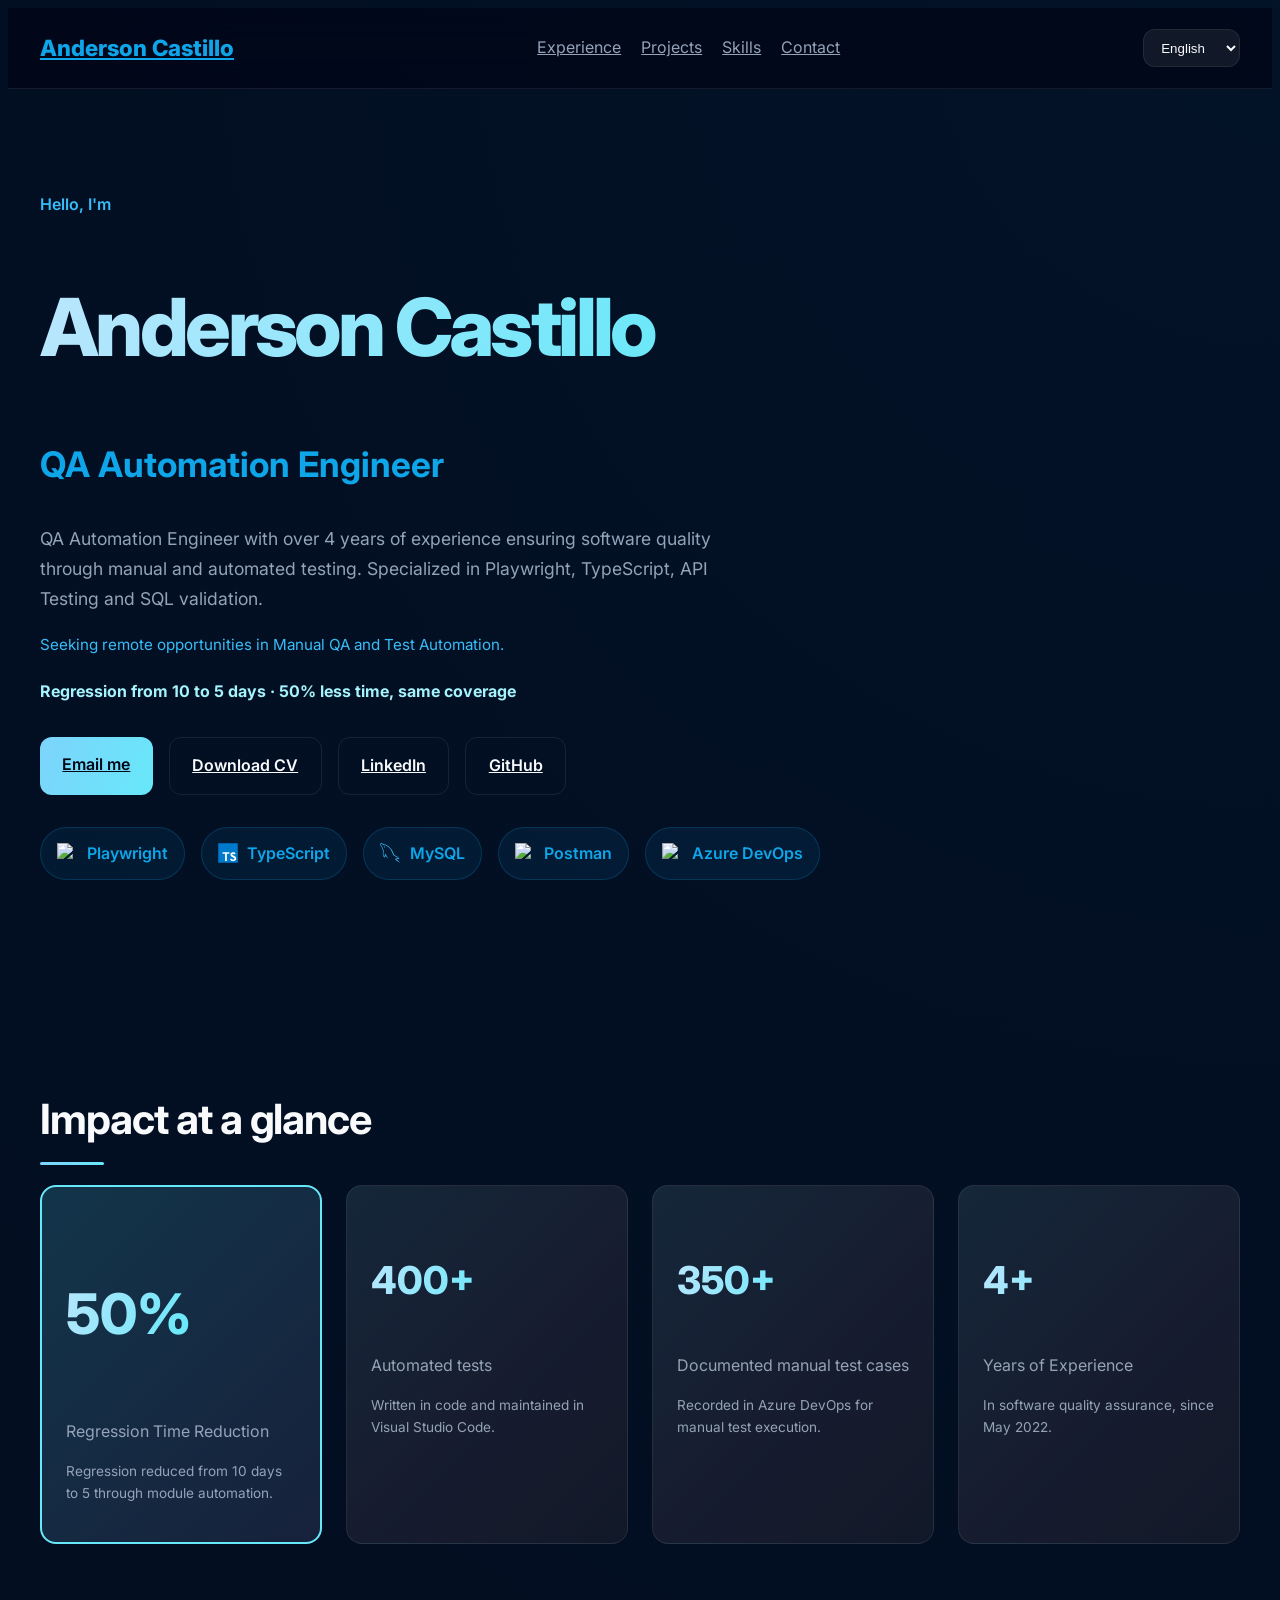
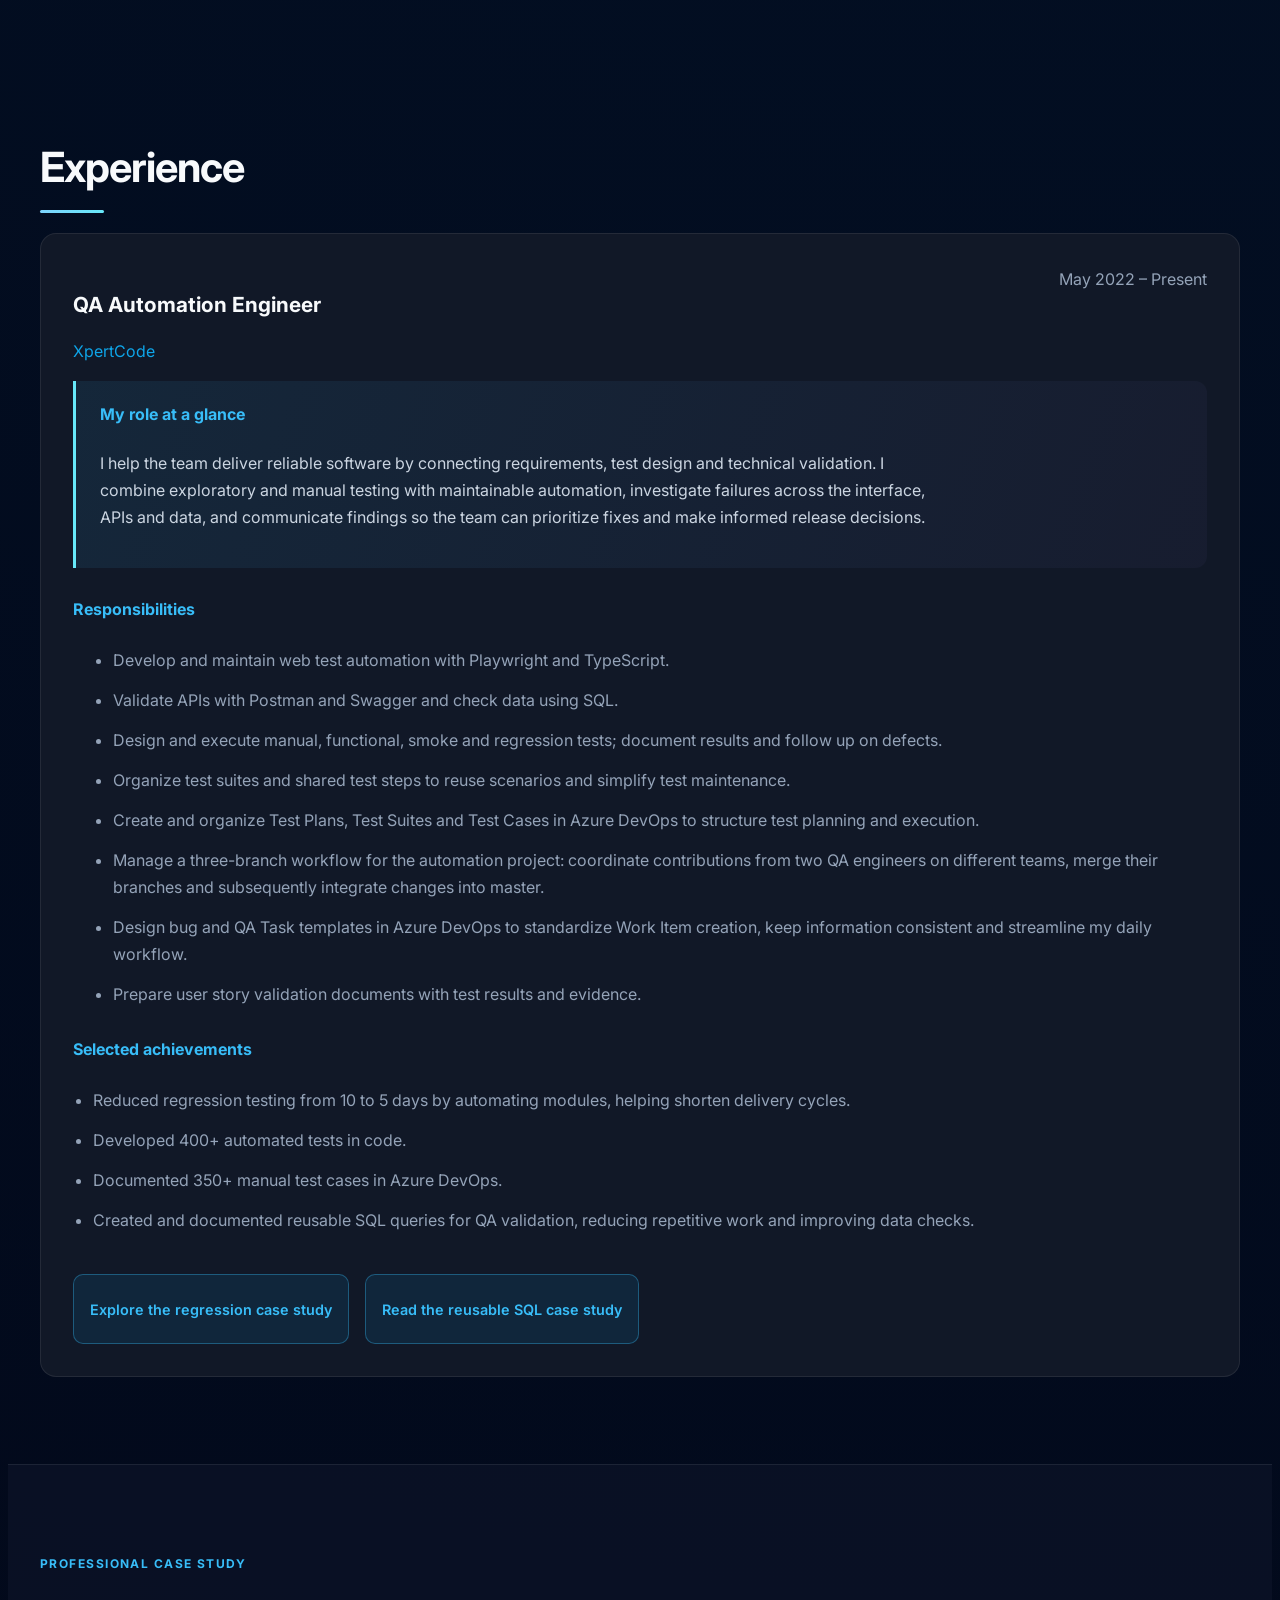
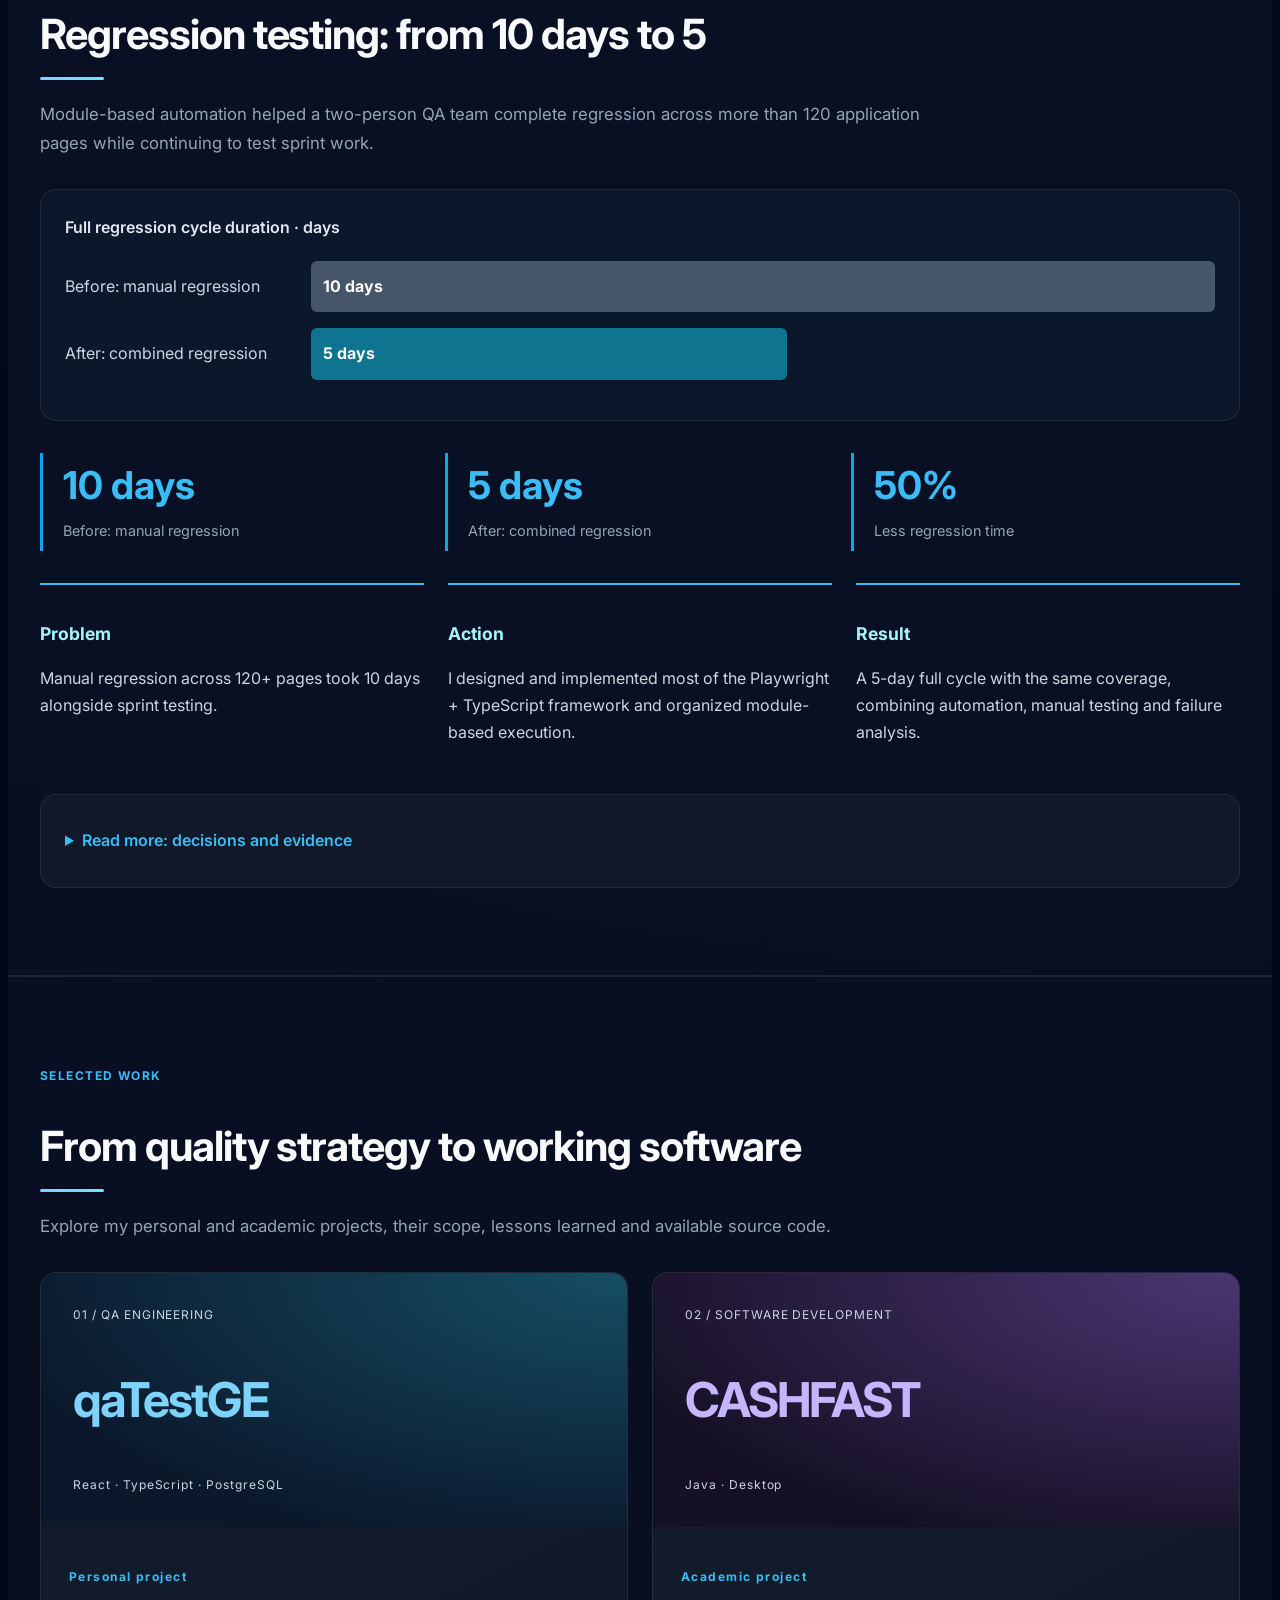
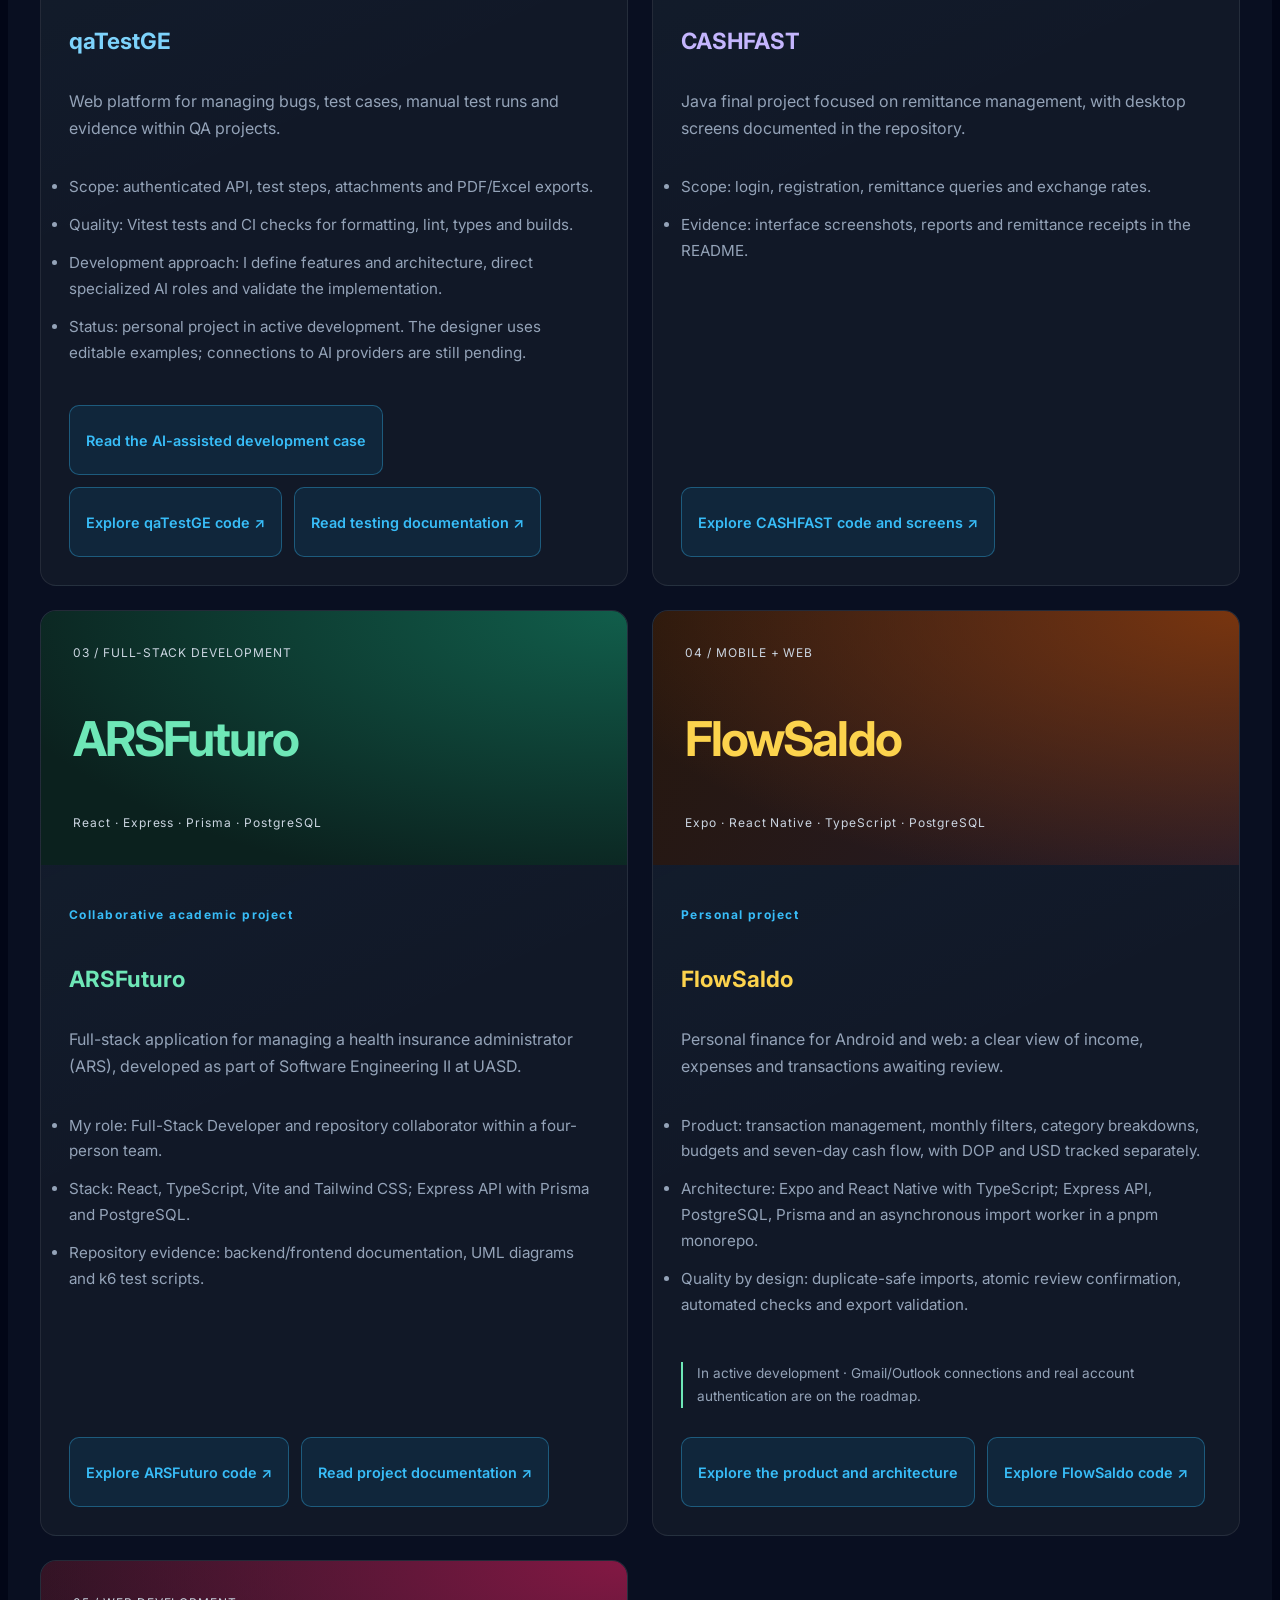
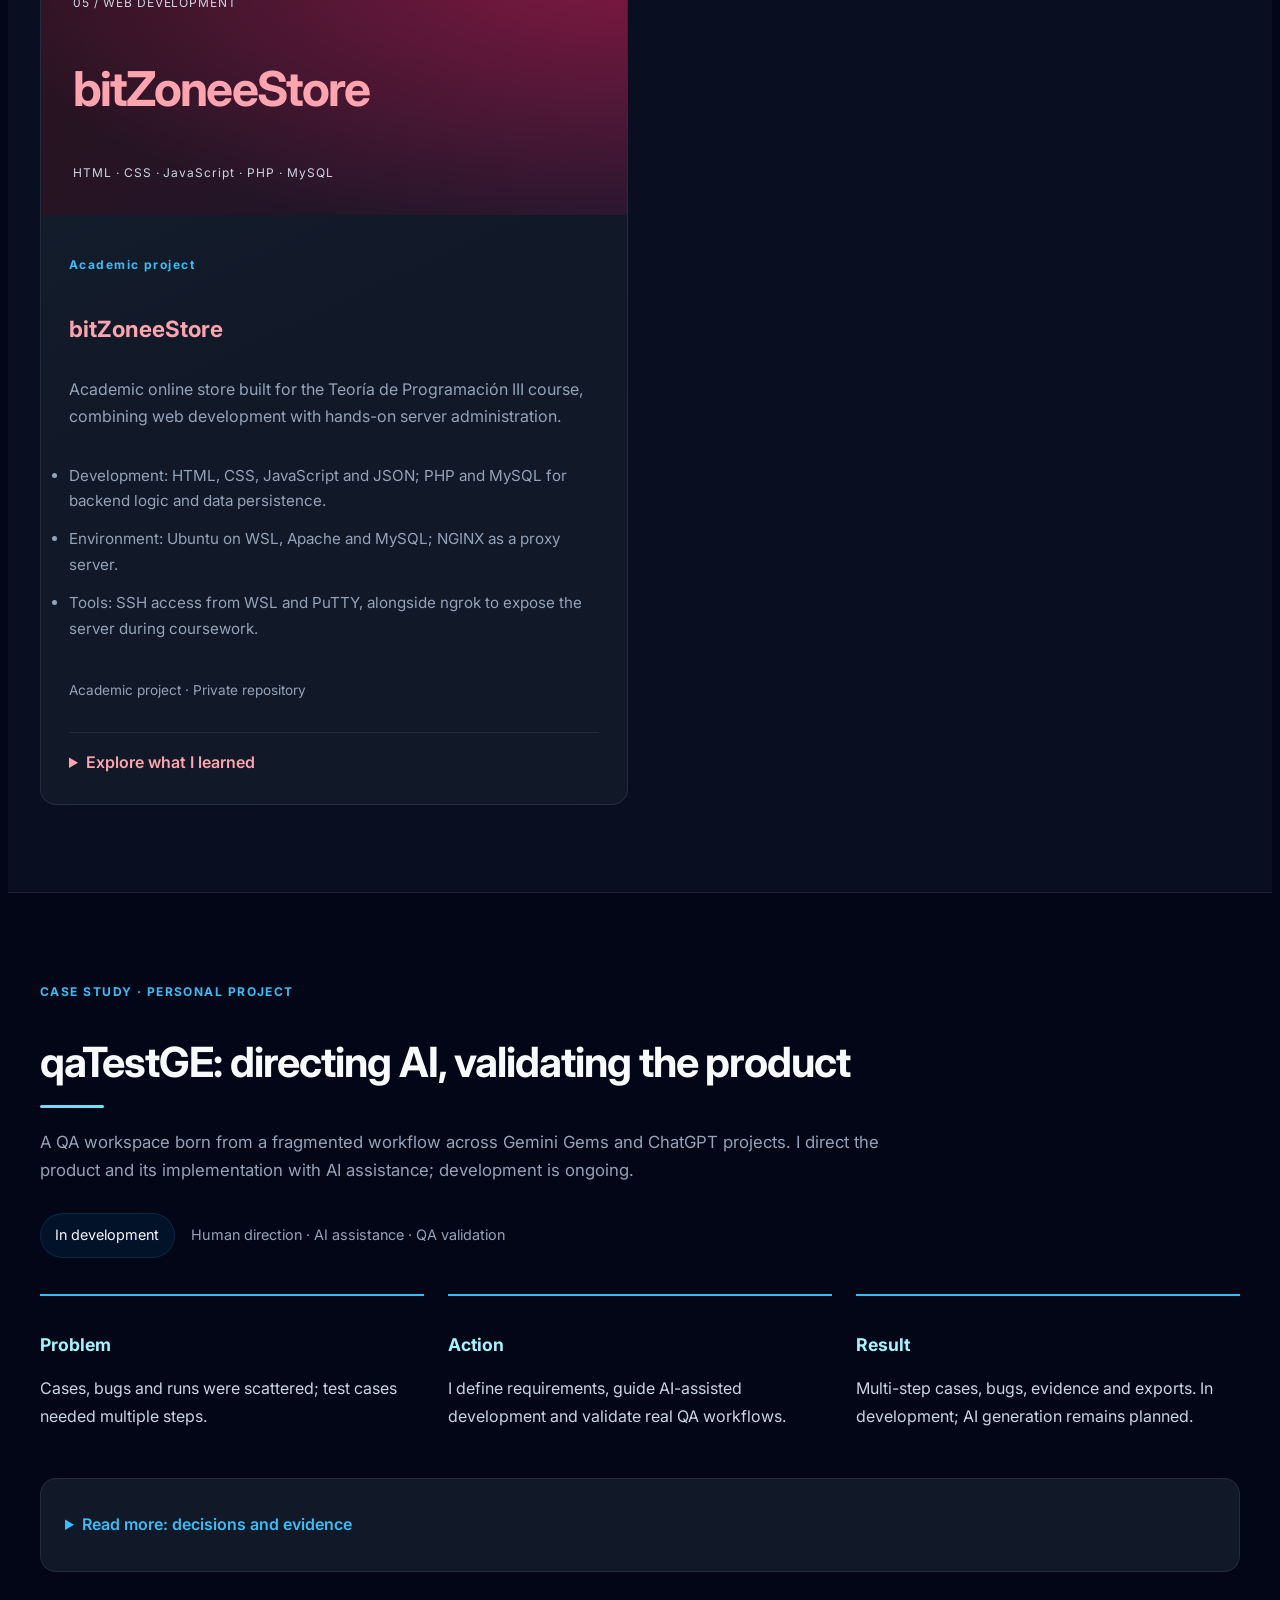
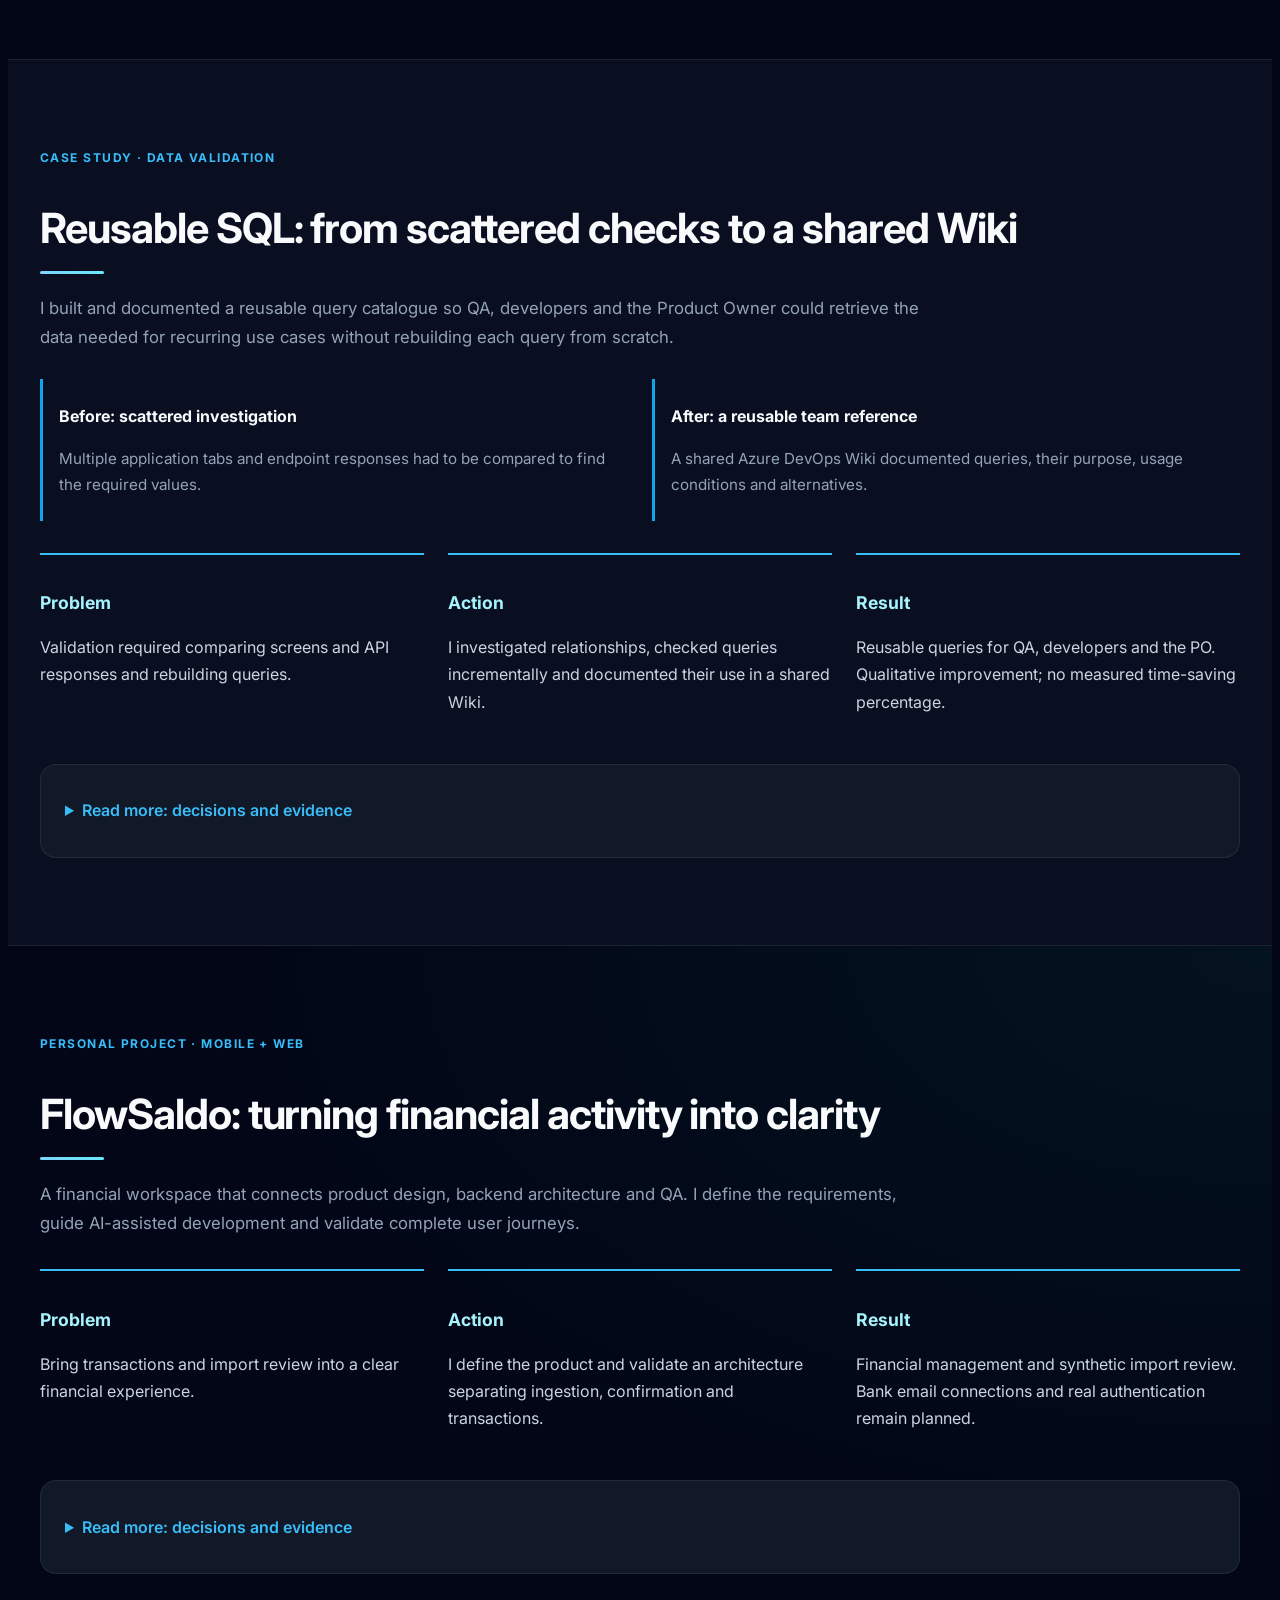
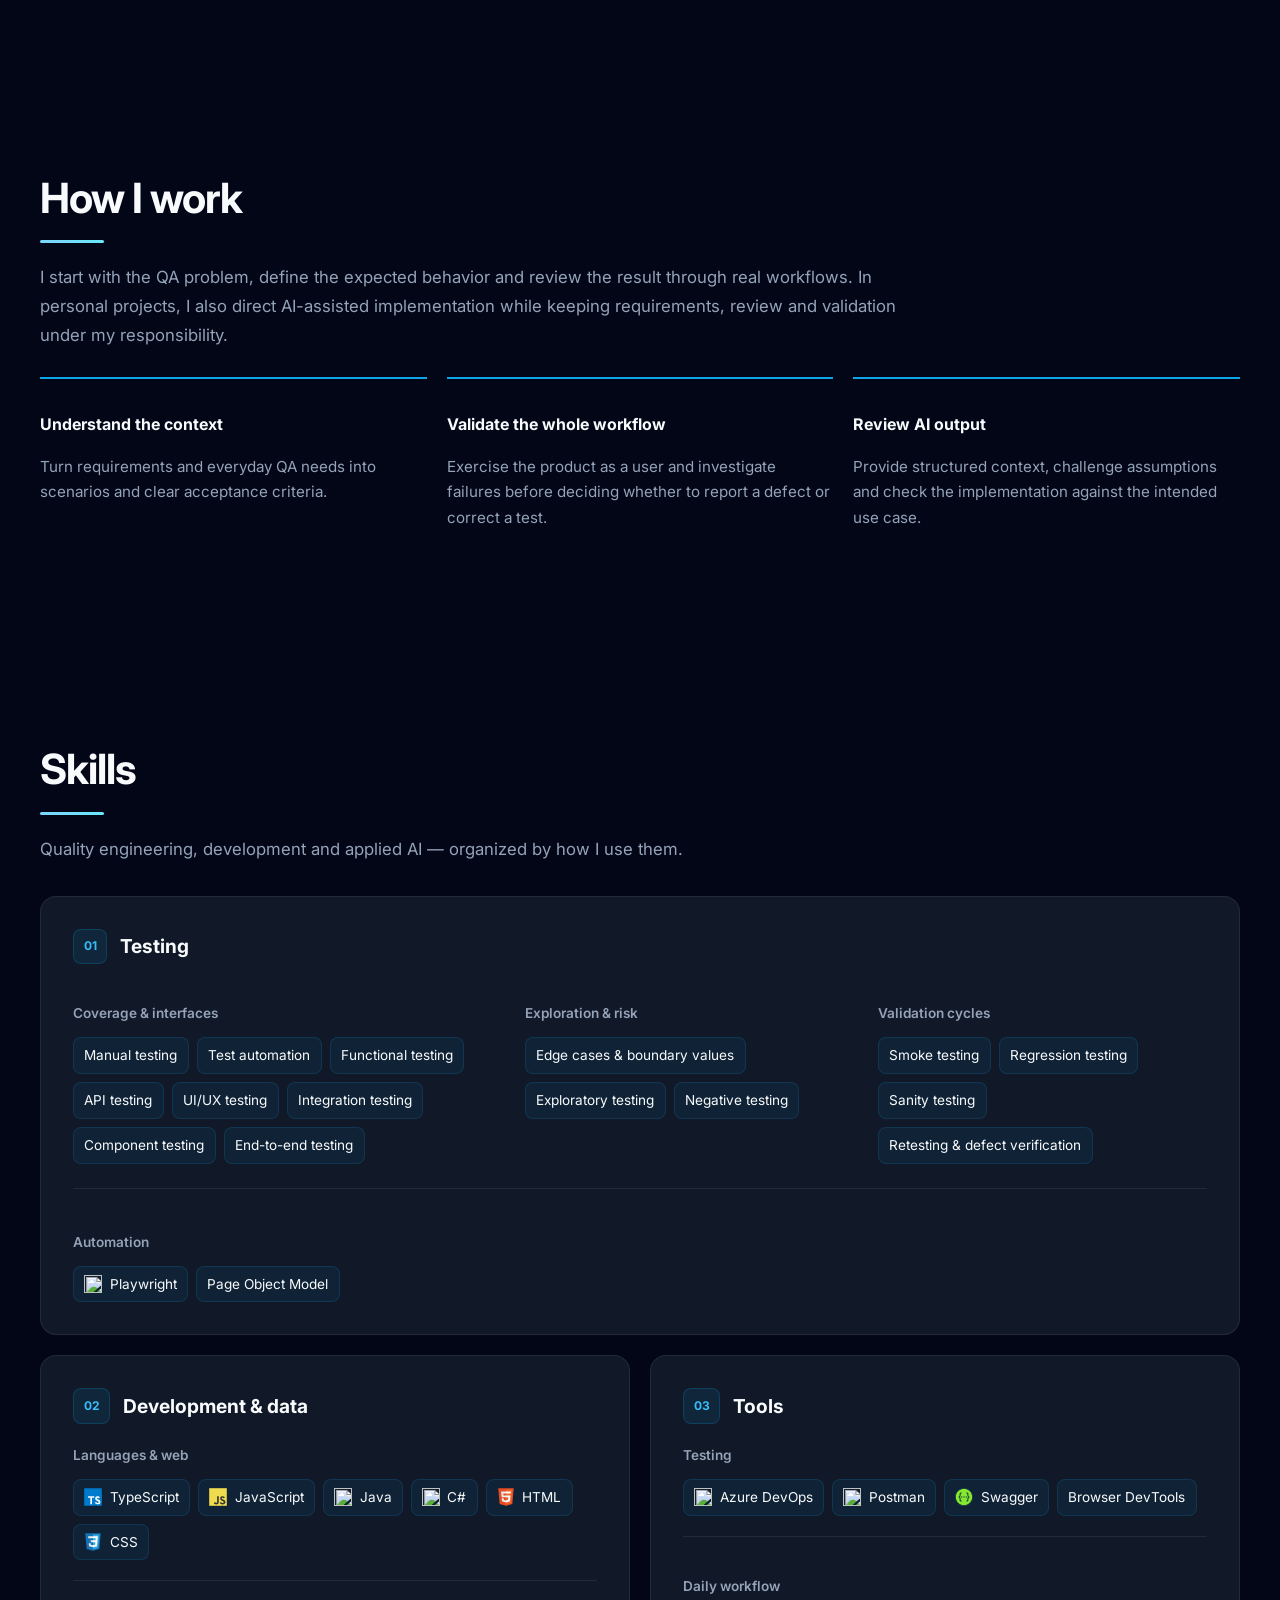
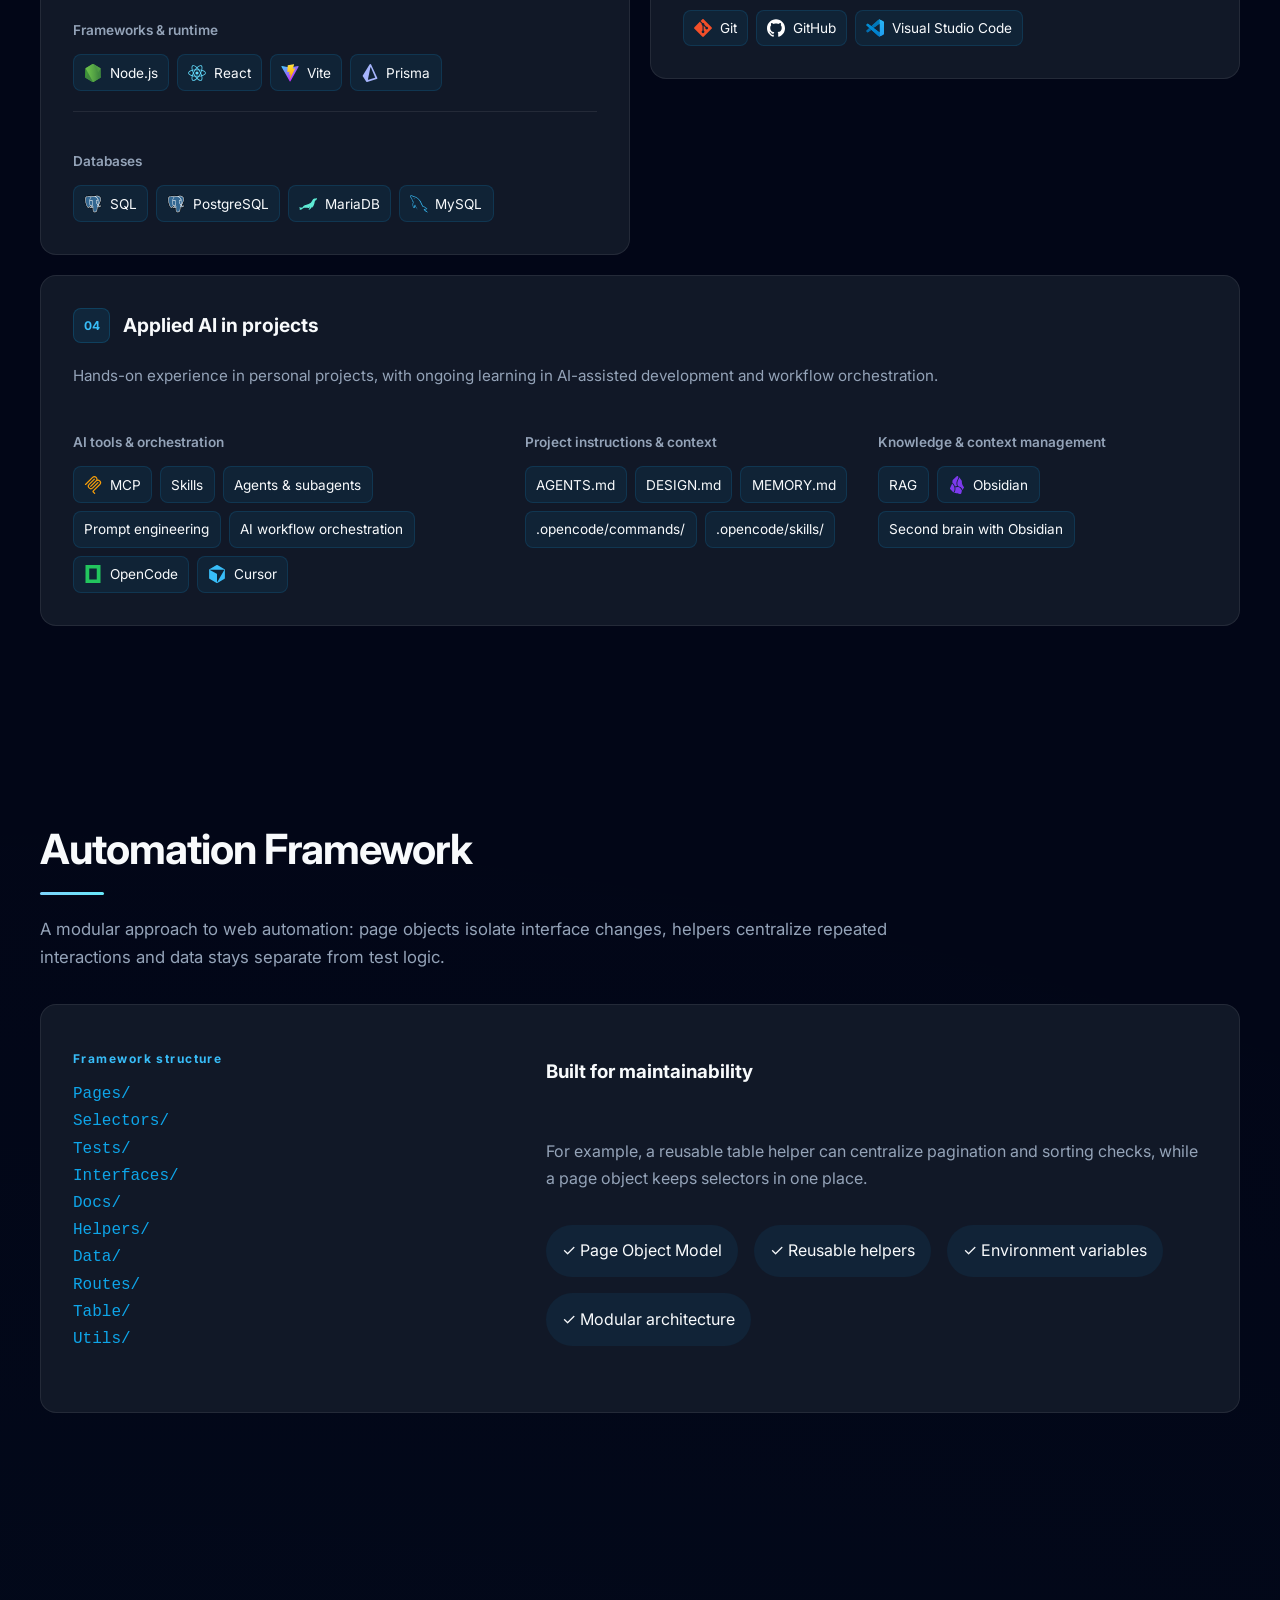
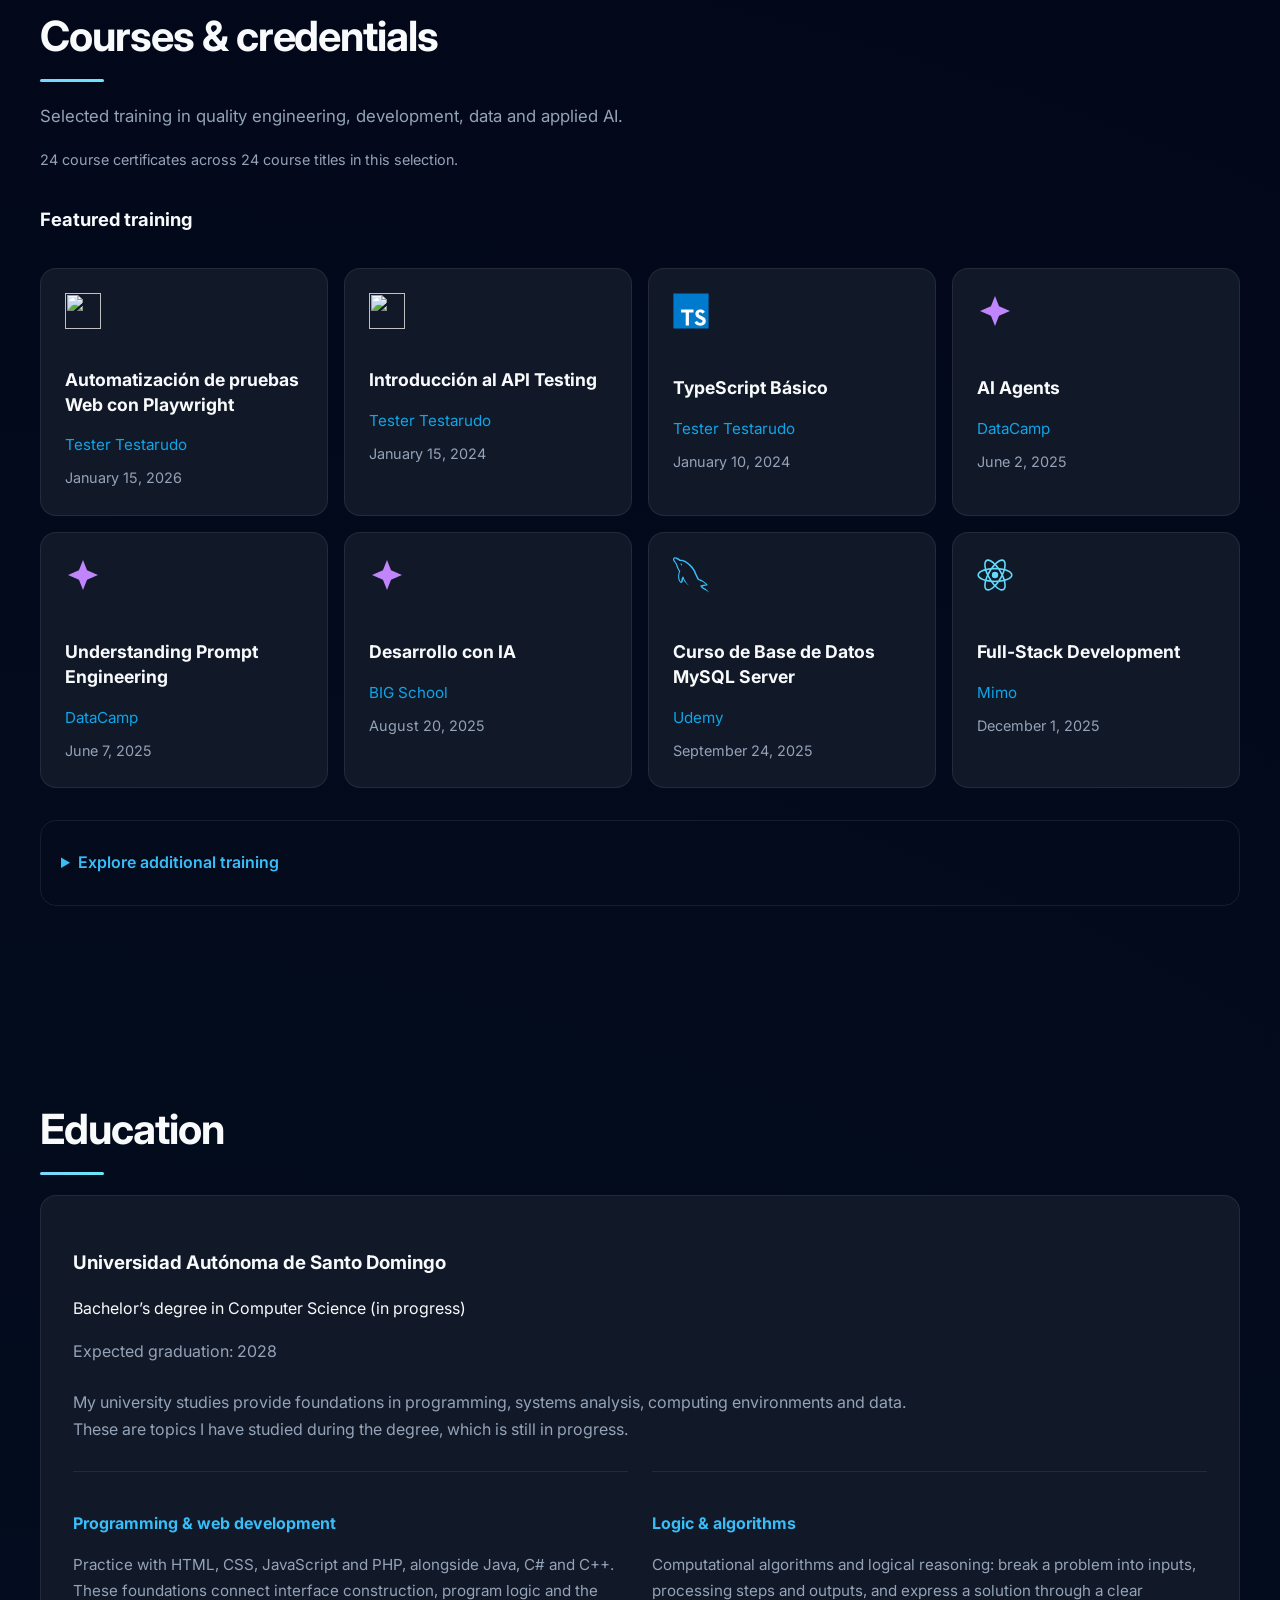
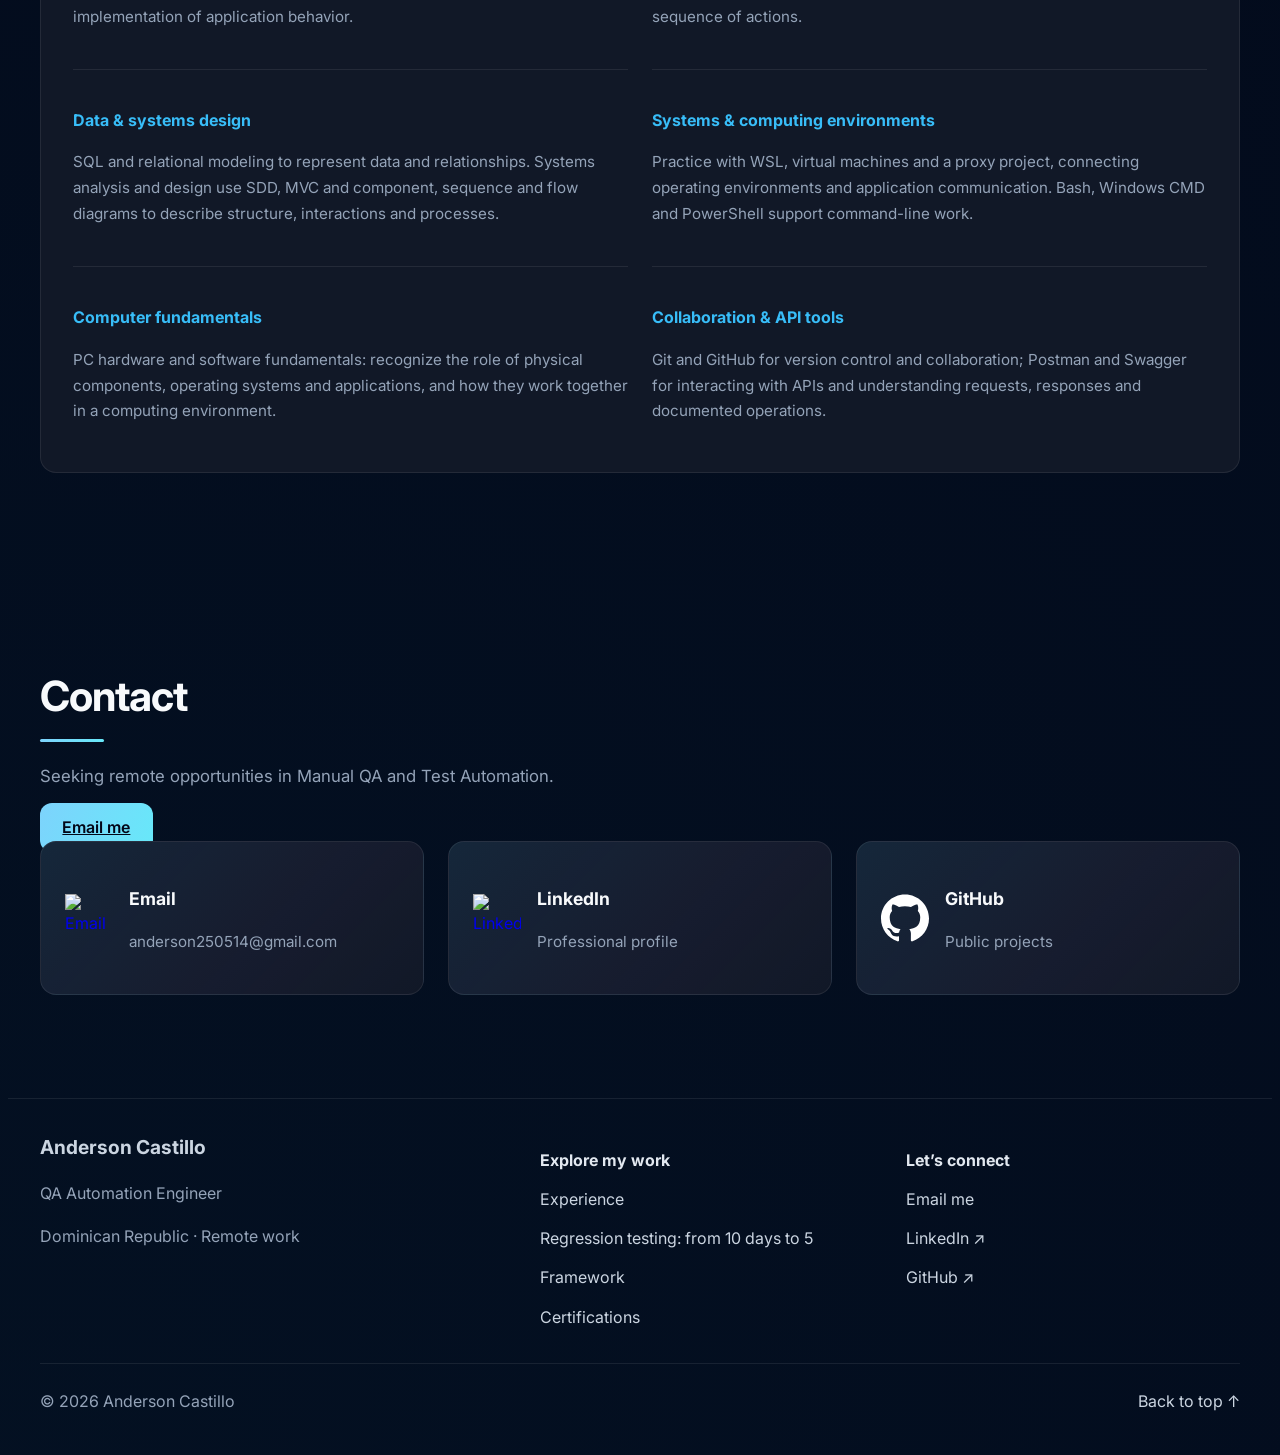
==== commit 9d70fca3: "Prioritize QA impact and simplify bilingual portfolio UX" ====
--- a/index.html
+++ b/index.html
@@ -1,5 +1,5 @@
 <!doctype html>
-<html lang="es">
+<html lang="en">
   <head>
     <meta charset="UTF-8" />
     <meta name="viewport" content="width=device-width, initial-scale=1.0" />
@@ -115,38 +115,7 @@
           class="header__navigation"
           aria-label="Main navigation"
           data-translate-aria="navigation"
-        >
-          <a href="#projects" class="header__link" data-translate="nav_projects"
-            >Projects</a
-          >
-          <a href="#about" class="header__link" data-translate="nav_about"
-            >Approach</a
-          >
-          <a
-            href="#experience"
-            class="header__link"
-            data-translate="nav_experience"
-            >Experience</a
-          >
-          <a href="#skills" class="header__link" data-translate="nav_skills"
-            >Skills</a
-          >
-          <a
-            href="#framework"
-            class="header__link"
-            data-translate="nav_framework"
-            >Framework</a
-          >
-          <a
-            href="#certifications"
-            class="header__link"
-            data-translate="nav_certifications"
-            >Certifications</a
-          >
-          <a href="#contact" class="header__link" data-translate="nav_contact"
-            >Contact</a
-          >
-        </nav>
+        ><a class="header__link" href="#experience" data-translate="nav_experience">Experience</a><a class="header__link" href="#projects" data-translate="nav_projects">Projects</a><a class="header__link" href="#skills" data-translate="nav_skills">Skills</a><a class="header__link" href="#contact" data-translate="nav_contact">Contact</a></nav>
         <select
           class="header__language-selector"
           aria-label="Language"
@@ -176,13 +145,8 @@
             <h2 class="hero__title" data-translate="hero_title">QA Automation Engineer</h2>
             <p class="hero__description" data-translate="hero_description">QA Automation Engineer with over 4 years of experience ensuring software quality through manual and automated testing. Specialized in Playwright, TypeScript, API Testing and SQL validation.</p>
             <p data-translate="availability" class="hero__availability">Seeking remote opportunities in Manual QA and Test Automation.</p>
-            <div class="hero__actions">
-              <a
-                href="#projects"
-                class="button button--primary"
-                data-translate="view_projects"
-                >View projects</a
-              >
+            <p class="hero__impact" data-translate="hero_impact">Regression from 10 to 5 days · 50% less time, same coverage</p><div class="hero__actions">
+              <a href="mailto:anderson250514@gmail.com" class="button button--primary" data-translate="write_me">Email me</a>
               <a
                 download=""
                 href="./assets/cv/CV Anderson Castillo - QA Automation Engineer.pdf"
@@ -239,7 +203,14 @@
       <section class="section">
         <div class="section__container">
           <h2 class="section__title" data-translate="metrics_title">Impact at a glance</h2>
-          <div class="metrics">
+          <div class="metrics"><article class="metric-card metric-card--featured">
+              <h3 class="metric-card__value">50%</h3>
+              <p class="metric-card__label" data-translate="metric_regression">Regression Time Reduction</p>
+              <p
+                data-translate="metric_regression_detail"
+                class="metric-card__detail"
+              >Regression reduced from 10 days to 5 through module automation.</p>
+            </article>
             <article class="metric-card">
               <h3 class="metric-card__value">400+</h3>
               <p class="metric-card__label" data-translate="metric_cases">Automated tests</p>
@@ -256,22 +227,8 @@
                 class="metric-card__detail"
               >Recorded in Azure DevOps for manual test execution.</p>
             </article>
-            <article class="metric-card">
-              <h3 class="metric-card__value">1200+</h3>
-              <p data-translate="metric_bugs" class="metric-card__label">Bugs reported</p>
-              <p
-                data-translate="metric_bugs_detail"
-                class="metric-card__detail"
-              >Throughout my QA career; count confirmed through an Azure DevOps query.</p>
-            </article>
-            <article class="metric-card">
-              <h3 class="metric-card__value">50%</h3>
-              <p class="metric-card__label" data-translate="metric_regression">Regression Time Reduction</p>
-              <p
-                data-translate="metric_regression_detail"
-                class="metric-card__detail"
-              >Regression reduced from 10 days to 5 through module automation.</p>
-            </article>
+
+
             <article class="metric-card">
               <h3 class="metric-card__value">4+</h3>
               <p class="metric-card__label" data-translate="metric_experience">Years of Experience</p>
@@ -284,7 +241,123 @@
         </div>
       </section>
 
-      <section id="projects" class="section section--surface">
+      <section id="experience" class="section">
+        <div class="section__container">
+          <h2 class="section__title" data-translate="experience_title">Experience</h2>
+          <article class="experience-card">
+            <div class="experience-card__header">
+              <div>
+                <h3 class="experience-card__position">
+                  QA Automation Engineer
+                </h3>
+                <p class="experience-card__company">XpertCode</p>
+              </div>
+              <span class="experience-card__period" data-translate="period"
+                >May 2022 – Present</span
+              >
+            </div>
+            <div class="experience-overview">
+              <h4 class="experience-card__subtitle" data-translate="exp_overview_title">My role at a glance</h4>
+              <p data-translate="exp_overview">I help the team deliver reliable software by connecting requirements, test design and technical validation. I combine exploratory and manual testing with maintainable automation, investigate failures across the interface, APIs and data, and communicate findings so the team can prioritize fixes and make informed release decisions.</p>
+            </div>
+            <h4
+              data-translate="responsibilities"
+              class="experience-card__subtitle"
+            >Responsibilities</h4>
+            <ul class="experience-card__list">
+              <li data-translate="exp_automation">Develop and maintain web test automation with Playwright and TypeScript.</li>
+              <li data-translate="exp_api">Validate APIs with Postman and Swagger and check data using SQL.</li>
+              <li data-translate="exp_regression">Design and execute manual, functional, smoke and regression tests; document results and follow up on defects.</li>
+              <li data-translate="exp_suites">Organize test suites and shared test steps to reuse scenarios and simplify test maintenance.</li>
+              <li data-translate="exp_plans">Create and organize Test Plans, Test Suites and Test Cases in Azure DevOps to structure test planning and execution.</li>
+              <li data-translate="exp_branches">Manage a three-branch workflow for the automation project: coordinate contributions from two QA engineers on different teams, merge their branches and subsequently integrate changes into master.</li>
+              <li data-translate="exp_templates">Design bug and QA Task templates in Azure DevOps to standardize Work Item creation, keep information consistent and streamline my daily workflow.</li>
+
+              <li data-translate="exp_certification">Prepare user story validation documents with test results and evidence.</li>
+            </ul>
+            <h4 data-translate="achievements" class="experience-card__subtitle">Selected achievements</h4>
+            <ul
+              class="experience-card__list experience-card__list--achievements"
+            >
+              <li data-translate="achievement_regression">Reduced regression testing from 10 to 5 days by automating modules, helping shorten delivery cycles.</li>
+              <li data-translate="achievement_cases">Developed 400+ automated tests in code.</li>
+              <li data-translate="achievement_manual">Documented 350+ manual test cases in Azure DevOps.</li>
+              <li data-translate="achievement_sql">Created and documented reusable SQL queries for QA validation, reducing repetitive work and improving data checks.</li>
+            </ul>
+            <a
+              data-translate="case_link"
+              class="project-link"
+              href="#case-study-regression"
+              >Explore the regression case study</a
+            >
+            <a
+              data-translate="sql_case_link"
+              class="project-link"
+              href="#case-study-sql"
+              >Read the reusable SQL case study</a
+            >
+          </article>
+        </div>
+      </section>
+<section class="section section--surface" id="case-study-regression">
+        <div class="section__container">
+          <p data-translate="case_eyebrow" class="eyebrow">PROFESSIONAL CASE STUDY</p>
+          <h2 data-translate="case_title" class="section__title">Regression testing: from 10 days to 5</h2>
+          <p data-translate="case_intro" class="section__text">Module-based automation helped a two-person QA team complete regression across more than 120 application pages while continuing to test sprint work.</p>
+          <figure class="regression-chart"><figcaption data-translate="chart_caption">Full regression cycle duration · days</figcaption><div class="regression-chart__row"><span class="" data-translate="case_before">Before: manual regression</span><div class="regression-chart__bar regression-chart__bar--before"><strong class="" data-translate="case_days_ten">10 days</strong></div></div><div class="regression-chart__row"><span class="" data-translate="case_after">After: combined regression</span><div class="regression-chart__bar regression-chart__bar--after"><strong class="" data-translate="case_days_five">5 days</strong></div></div></figure><div class="case-metrics">
+            <div class="case-metric">
+              <strong data-translate="case_days_ten">10 days</strong
+              ><span data-translate="case_before"
+                >Before: manual regression</span
+              >
+            </div>
+            <div class="case-metric">
+              <strong data-translate="case_days_five">5 days</strong
+              ><span data-translate="case_after"
+                >After: combined regression</span
+              >
+            </div>
+            <div class="case-metric">
+              <strong>50%</strong
+              ><span data-translate="case_reduction">Less regression time</span>
+            </div>
+          </div>
+          <div class="case-summary"><div><h3 class="" data-translate="summary_problem">Problem</h3><p class="" data-translate="reg_summary_problem">Manual regression across 120+ pages took 10 days alongside sprint testing.</p></div><div><h3 class="" data-translate="summary_action">Action</h3><p class="" data-translate="reg_summary_action">I designed and implemented most of the Playwright + TypeScript framework and organized module-based execution.</p></div><div><h3 class="" data-translate="summary_result">Result</h3><p class="" data-translate="reg_summary_result">A 5-day full cycle with the same coverage, combining automation, manual testing and failure analysis.</p></div></div><details class="case-details">
+            <summary data-translate="case_read">Read more: decisions and evidence</summary>
+            <div class="case-body">
+              <div class="case-block">
+                <h3 data-translate="case_context_title">Context &amp; challenge</h3>
+                <p data-translate="case_context">A mobile device management application supported regular and promotional pricing, bundles and bonuses across providers and branches. Regression required manual checks across more than 120 pages, including browser DevTools, API requests/responses and database validation.</p>
+                <p data-translate="case_problem">The ten-day regression ran alongside the sprint, affecting production release schedules and leaving less time for QA tasks, test case preparation and user story validation documents.</p>
+              </div>
+              <div class="case-block">
+                <h3 data-translate="case_role_title">My contribution</h3>
+                <p data-translate="case_role">Within a team of two QA professionals, I took on most of the framework design and implementation using Playwright and TypeScript, including classes, interfaces, page objects and test data.</p>
+              </div>
+              <div class="case-block">
+                <h3 data-translate="case_strategy_title">Strategy &amp; implementation</h3>
+                <ol>
+                  <li data-translate="case_core">Start with the application core: prepare mobile devices so they were active and enabled for price generation before running dependent scenarios.</li>
+                  <li data-translate="case_structure">Separate each window into selectors, test data, page interaction logic and test specifications. Run tests by module through package.json scripts.</li>
+                  <li data-translate="case_angular">Handle Angular modals and ng-select components with reusable helpers/utilities, waits for parent and option components, input-state checks and tracking of whether the selector was expanded. Use try-catch handling for interaction errors.</li>
+                  <li data-translate="case_review">Check executions locally with the Playwright VS Code extension and reports. Investigate failures manually: report confirmed application defects in Azure DevOps; otherwise correct the automated test.</li>
+                </ol>
+              </div>
+              <div class="case-block">
+                <h3 data-translate="case_result_title">Result &amp; remaining manual coverage</h3>
+                <p data-translate="case_result">The complete regression cycle decreased from ten to five days while continuing to cover all application windows. This improvement was observed in successive regression cycles. Some modules that previously required hours could be executed in minutes.</p>
+                <p data-translate="case_manual">The five-day cycle combined automated execution, manual validation and failure review. Critical core behavior and new sprint functionality that had not yet been automated continued to receive manual testing.</p>
+              </div>
+              <div class="case-block">
+                <h3 data-translate="case_lessons_title">What I learned</h3>
+                <p data-translate="case_lessons">I learned to structure a maintainable automation project and would strengthen my Node.js foundations earlier before starting a similar implementation.</p>
+              </div>
+              <p data-translate="case_note" class="case-note">Anonymized account based on my professional experience. The result describes the full regression cycle, not a 50% reduction in every individual test.</p>
+            </div>
+          </details>
+        </div>
+      </section>
+<section id="projects" class="section section--surface">
         <div class="section__container">
           <p class="eyebrow" data-translate="projects_eyebrow">SELECTED WORK</p>
           <h2 class="section__title" data-translate="projects_title">From quality strategy to working software</h2>
@@ -426,64 +499,7 @@
         </div>
       </section>
       <!-- ABOUT -->
-      <section class="section section--surface" id="case-study-regression">
-        <div class="section__container">
-          <p data-translate="case_eyebrow" class="eyebrow">PROFESSIONAL CASE STUDY</p>
-          <h2 data-translate="case_title" class="section__title">Regression testing: from 10 days to 5</h2>
-          <p data-translate="case_intro" class="section__text">Module-based automation helped a two-person QA team complete regression across more than 120 application pages while continuing to test sprint work.</p>
-          <div class="case-metrics">
-            <div class="case-metric">
-              <strong data-translate="case_days_ten">10 days</strong
-              ><span data-translate="case_before"
-                >Before: manual regression</span
-              >
-            </div>
-            <div class="case-metric">
-              <strong data-translate="case_days_five">5 days</strong
-              ><span data-translate="case_after"
-                >After: combined regression</span
-              >
-            </div>
-            <div class="case-metric">
-              <strong>50%</strong
-              ><span data-translate="case_reduction">Less regression time</span>
-            </div>
-          </div>
-          <details class="case-details">
-            <summary data-translate="case_read">Read the case study</summary>
-            <div class="case-body">
-              <div class="case-block">
-                <h3 data-translate="case_context_title">Context &amp; challenge</h3>
-                <p data-translate="case_context">A mobile device management application supported regular and promotional pricing, bundles and bonuses across providers and branches. Regression required manual checks across more than 120 pages, including browser DevTools, API requests/responses and database validation.</p>
-                <p data-translate="case_problem">The ten-day regression ran alongside the sprint, affecting production release schedules and leaving less time for QA tasks, test case preparation and user story validation documents.</p>
-              </div>
-              <div class="case-block">
-                <h3 data-translate="case_role_title">My contribution</h3>
-                <p data-translate="case_role">Within a team of two QA professionals, I took on most of the framework design and implementation using Playwright and TypeScript, including classes, interfaces, page objects and test data.</p>
-              </div>
-              <div class="case-block">
-                <h3 data-translate="case_strategy_title">Strategy &amp; implementation</h3>
-                <ol>
-                  <li data-translate="case_core">Start with the application core: prepare mobile devices so they were active and enabled for price generation before running dependent scenarios.</li>
-                  <li data-translate="case_structure">Separate each window into selectors, test data, page interaction logic and test specifications. Run tests by module through package.json scripts.</li>
-                  <li data-translate="case_angular">Handle Angular modals and ng-select components with reusable helpers/utilities, waits for parent and option components, input-state checks and tracking of whether the selector was expanded. Use try-catch handling for interaction errors.</li>
-                  <li data-translate="case_review">Check executions locally with the Playwright VS Code extension and reports. Investigate failures manually: report confirmed application defects in Azure DevOps; otherwise correct the automated test.</li>
-                </ol>
-              </div>
-              <div class="case-block">
-                <h3 data-translate="case_result_title">Result &amp; remaining manual coverage</h3>
-                <p data-translate="case_result">The complete regression cycle decreased from ten to five days while continuing to cover all application windows. This improvement was observed in successive regression cycles. Some modules that previously required hours could be executed in minutes.</p>
-                <p data-translate="case_manual">The five-day cycle combined automated execution, manual validation and failure review. Critical core behavior and new sprint functionality that had not yet been automated continued to receive manual testing.</p>
-              </div>
-              <div class="case-block">
-                <h3 data-translate="case_lessons_title">What I learned</h3>
-                <p data-translate="case_lessons">I learned to structure a maintainable automation project and would strengthen my Node.js foundations earlier before starting a similar implementation.</p>
-              </div>
-              <p data-translate="case_note" class="case-note">Anonymized account based on my professional experience. The result describes the full regression cycle, not a 50% reduction in every individual test.</p>
-            </div>
-          </details>
-        </div>
-      </section>
+
       <section class="section" id="case-study-qatestge">
         <div class="section__container">
           <p data-translate="qa_case_eyebrow" class="eyebrow">CASE STUDY · PERSONAL PROJECT</p>
@@ -495,8 +511,8 @@
             >
             <p data-translate="qa_case_fact">Human direction · AI assistance · QA validation</p>
           </div>
-          <details class="case-details">
-            <summary data-translate="qa_case_read">Explore the qaTestGE case study</summary>
+          <div class="case-summary"><div><h3 class="" data-translate="summary_problem">Problem</h3><p class="" data-translate="qa_summary_problem">Cases, bugs and runs were scattered; test cases needed multiple steps.</p></div><div><h3 class="" data-translate="summary_action">Action</h3><p class="" data-translate="qa_summary_action">I define requirements, guide AI-assisted development and validate real QA workflows.</p></div><div><h3 class="" data-translate="summary_result">Result</h3><p class="" data-translate="qa_summary_result">Multi-step cases, bugs, evidence and exports. In development; AI generation remains planned.</p></div></div><details class="case-details">
+            <summary data-translate="qa_case_read">Read more: decisions and evidence</summary>
             <div class="case-body">
               <div class="case-block">
                 <h3 data-translate="qa_case_problem_title">Problem &amp; intended users</h3>
@@ -608,8 +624,8 @@
               <p data-translate="sql_case_after">A shared Azure DevOps Wiki documented queries, their purpose, usage conditions and alternatives.</p>
             </div>
           </div>
-          <details class="case-details">
-            <summary data-translate="sql_case_read">Explore the SQL case study</summary>
+          <div class="case-summary"><div><h3 class="" data-translate="summary_problem">Problem</h3><p class="" data-translate="sql_summary_problem">Validation required comparing screens and API responses and rebuilding queries.</p></div><div><h3 class="" data-translate="summary_action">Action</h3><p class="" data-translate="sql_summary_action">I investigated relationships, checked queries incrementally and documented their use in a shared Wiki.</p></div><div><h3 class="" data-translate="summary_result">Result</h3><p class="" data-translate="sql_summary_result">Reusable queries for QA, developers and the PO. Qualitative improvement; no measured time-saving percentage.</p></div></div><details class="case-details">
+            <summary data-translate="sql_case_read">Read more: decisions and evidence</summary>
             <div class="case-body">
               <div class="case-block">
                 <h3 data-translate="sql_case_context_title">Context &amp; recurring problem</h3>
@@ -639,7 +655,7 @@
           </details>
         </div>
       </section>
-<section class="section flow-case" id="case-study-flowsaldo"><div class="section__container"><p data-translate="flow_eyebrow" class="eyebrow">PERSONAL PROJECT · MOBILE + WEB</p><h2 data-translate="flow_title" class="section__title">FlowSaldo: turning financial activity into clarity</h2><p data-translate="flow_intro" class="section__text">A financial workspace that connects product design, backend architecture and QA. I define the requirements, guide AI-assisted development and validate complete user journeys.</p><details class="case-details"><summary data-translate="flow_read">Explore implementation and product vision</summary><div class="case-body"><div class="case-block"><h3 data-translate="flow_ready_title">The experience today</h3><p data-translate="flow_ready">Manage transactions, review synthetic email imports before confirming them, filter by month and currency, and understand spending through categories, budgets and cash-flow views. Account settings include currency and balance visibility preferences; login and registration currently demonstrate the visual experience.</p></div><div class="case-block"><h3 data-translate="flow_engine_title">A foundation built for reliable data</h3><p data-translate="flow_engine">The API and worker separate ingestion from accounting. Idempotency prevents duplicate imports, while transactional confirmation creates a movement only once. Domain rules remain separate from the interface, and CSV export uses explicit columns and validation.</p></div><div class="case-block"><h3 data-translate="flow_ai_title">Structured AI-assisted development</h3><p data-translate="flow_ai">Provider-neutral instructions coordinate architecture, implementation, QA and review. Dedicated language and export guardian profiles support consistent copy and deliverables; the project also includes automated checks for pluralization patterns and tabular exports.</p></div><div class="case-block"><h3 data-translate="flow_next_title">Product vision · next milestones</h3><p data-translate="flow_next">Connect Gmail and Outlook through OAuth, expand bank-specific parsing, enable real user accounts and introduce assisted classification. These milestones extend the current review-first workflow and remain planned capabilities.</p></div></div></details></div></section>
+<section class="section flow-case" id="case-study-flowsaldo"><div class="section__container"><p data-translate="flow_eyebrow" class="eyebrow">PERSONAL PROJECT · MOBILE + WEB</p><h2 data-translate="flow_title" class="section__title">FlowSaldo: turning financial activity into clarity</h2><p data-translate="flow_intro" class="section__text">A financial workspace that connects product design, backend architecture and QA. I define the requirements, guide AI-assisted development and validate complete user journeys.</p><div class="case-summary"><div><h3 class="" data-translate="summary_problem">Problem</h3><p class="" data-translate="flow_summary_problem">Bring transactions and import review into a clear financial experience.</p></div><div><h3 class="" data-translate="summary_action">Action</h3><p class="" data-translate="flow_summary_action">I define the product and validate an architecture separating ingestion, confirmation and transactions.</p></div><div><h3 class="" data-translate="summary_result">Result</h3><p class="" data-translate="flow_summary_result">Financial management and synthetic import review. Bank email connections and real authentication remain planned.</p></div></div><details class="case-details"><summary data-translate="flow_read">Read more: decisions and evidence</summary><div class="case-body"><div class="case-block"><h3 data-translate="flow_ready_title">The experience today</h3><p data-translate="flow_ready">Manage transactions, review synthetic email imports before confirming them, filter by month and currency, and understand spending through categories, budgets and cash-flow views. Account settings include currency and balance visibility preferences; login and registration currently demonstrate the visual experience.</p></div><div class="case-block"><h3 data-translate="flow_engine_title">A foundation built for reliable data</h3><p data-translate="flow_engine">The API and worker separate ingestion from accounting. Idempotency prevents duplicate imports, while transactional confirmation creates a movement only once. Domain rules remain separate from the interface, and CSV export uses explicit columns and validation.</p></div><div class="case-block"><h3 data-translate="flow_ai_title">Structured AI-assisted development</h3><p data-translate="flow_ai">Provider-neutral instructions coordinate architecture, implementation, QA and review. Dedicated language and export guardian profiles support consistent copy and deliverables; the project also includes automated checks for pluralization patterns and tabular exports.</p></div><div class="case-block"><h3 data-translate="flow_next_title">Product vision · next milestones</h3><p data-translate="flow_next">Connect Gmail and Outlook through OAuth, expand bank-specific parsing, enable real user accounts and introduce assisted classification. These milestones extend the current review-first workflow and remain planned capabilities.</p></div></div></details></div></section>
       <section id="about" class="section">
         <div class="section__container">
           <h2 class="section__title" data-translate="about_title">How I work</h2>
@@ -662,65 +678,7 @@
       </section>
 
       <!-- EXPERIENCE -->
-      <section id="experience" class="section">
-        <div class="section__container">
-          <h2 class="section__title" data-translate="experience_title">Experience</h2>
-          <article class="experience-card">
-            <div class="experience-card__header">
-              <div>
-                <h3 class="experience-card__position">
-                  QA Automation Engineer
-                </h3>
-                <p class="experience-card__company">XpertCode</p>
-              </div>
-              <span class="experience-card__period" data-translate="period"
-                >May 2022 – Present</span
-              >
-            </div>
-            <div class="experience-overview">
-              <h4 class="experience-card__subtitle" data-translate="exp_overview_title">My role at a glance</h4>
-              <p data-translate="exp_overview">I help the team deliver reliable software by connecting requirements, test design and technical validation. I combine exploratory and manual testing with maintainable automation, investigate failures across the interface, APIs and data, and communicate findings so the team can prioritize fixes and make informed release decisions.</p>
-            </div>
-            <h4
-              data-translate="responsibilities"
-              class="experience-card__subtitle"
-            >Responsibilities</h4>
-            <ul class="experience-card__list">
-              <li data-translate="exp_automation">Develop and maintain web test automation with Playwright and TypeScript.</li>
-              <li data-translate="exp_api">Validate APIs with Postman and Swagger and check data using SQL.</li>
-              <li data-translate="exp_regression">Design and execute manual, functional, smoke and regression tests; document results and follow up on defects.</li>
-              <li data-translate="exp_suites">Organize test suites and shared test steps to reuse scenarios and simplify test maintenance.</li>
-              <li data-translate="exp_plans">Create and organize Test Plans, Test Suites and Test Cases in Azure DevOps to structure test planning and execution.</li>
-              <li data-translate="exp_branches">Manage a three-branch workflow for the automation project: coordinate contributions from two QA engineers on different teams, merge their branches and subsequently integrate changes into master.</li>
-              <li data-translate="exp_templates">Design bug and QA Task templates in Azure DevOps to standardize Work Item creation, keep information consistent and streamline my daily workflow.</li>
-
-              <li data-translate="exp_certification">Prepare user story validation documents with test results and evidence.</li>
-            </ul>
-            <h4 data-translate="achievements" class="experience-card__subtitle">Selected achievements</h4>
-            <ul
-              class="experience-card__list experience-card__list--achievements"
-            >
-              <li data-translate="achievement_regression">Reduced regression testing from 10 to 5 days by automating modules, helping shorten delivery cycles.</li>
-              <li data-translate="achievement_cases">Developed 400+ automated tests in code.</li>
-              <li data-translate="achievement_manual">Documented 350+ manual test cases in Azure DevOps.</li>
-              <li data-translate="achievement_bugs">Reported 1,200+ bugs during my QA career, confirmed through an Azure DevOps query.</li>
-              <li data-translate="achievement_sql">Created and documented reusable SQL queries for QA validation, reducing repetitive work and improving data checks.</li>
-            </ul>
-            <a
-              data-translate="case_link"
-              class="project-link"
-              href="#case-study-regression"
-              >Explore the regression case study</a
-            >
-            <a
-              data-translate="sql_case_link"
-              class="project-link"
-              href="#case-study-sql"
-              >Read the reusable SQL case study</a
-            >
-          </article>
-        </div>
-      </section>
+
 
       <!-- SKILLS -->
       <section id="skills" class="section">
@@ -1630,7 +1588,7 @@
           <h2 class="section__title" data-translate="contact_title">Contact</h2>
           <p data-translate="availability" class="section__text contact__intro">Seeking remote opportunities in Manual QA and Test Automation.</p>
 
-          <div class="contact">
+          <a href="mailto:anderson250514@gmail.com" class="button button--primary contact__cta" data-translate="write_me">Email me</a><div class="contact">
             <a href="mailto:anderson250514@gmail.com" class="contact-card">
               <img
                 src="./assets/icons/gmail.svg"
@@ -1683,13 +1641,7 @@
       </section>
     </main>
 
-    <footer class="footer">
-      <div class="footer__container">
-        <h3>Anderson Castillo</h3>
-        <p>QA Automation Engineer</p>
-        <span>© 2026</span>
-      </div>
-    </footer>
+    <footer class="footer"><div class="footer__container"><div><a class="footer__brand" href="#hero">Anderson Castillo</a><p>QA Automation Engineer</p><p class="" data-translate="footer_location">Dominican Republic · Remote work</p></div><div><h3 class="" data-translate="footer_explore">Explore my work</h3><div class="footer__links"><a href="#experience" data-translate="nav_experience">Experience</a><a href="#case-study-regression" data-translate="case_title">Regression testing: from 10 days to 5</a><a href="#framework" data-translate="nav_framework">Framework</a><a href="#certifications" data-translate="nav_certifications">Certifications</a></div></div><div><h3 class="" data-translate="footer_connect">Let’s connect</h3><div class="footer__links"><a href="mailto:anderson250514@gmail.com" data-translate="write_me">Email me</a><a href="https://www.linkedin.com/in/anderson-castillo-8ba0a021a/">LinkedIn ↗</a><a href="https://github.com/AndersonACP25">GitHub ↗</a></div></div><div class="footer__bottom"><span>© 2026 Anderson Castillo</span><a href="#hero" data-translate="back_top">Back to top ↑</a></div></div></footer>
 
     <script src="./js/language-manager.js"></script>
   </body>
--- a/css/styles.css
+++ b/css/styles.css
@@ -1573,3 +1573,36 @@
   border-radius: 4px;
 }
 .bitzone-details p { margin-top: 1rem; }
+
+/* Recruiter scan: impact, experience, evidence, then personal projects. */
+.hero__impact { color: #a5f3fc; font-weight: 700; margin: 1.25rem 0; max-width: 48ch; }
+.metrics { grid-template-columns: repeat(4, minmax(0, 1fr)); }
+.metric-card--featured { border: 2px solid #67e8f9; background: linear-gradient(135deg, #12354a, #17213b); }
+.metric-card--featured .metric-card__value { font-size: 3.5rem; }
+.case-summary { display: grid; grid-template-columns: repeat(3, minmax(0, 1fr)); gap: 1.5rem; margin: 2rem 0; }
+.case-summary > div { border-top: 2px solid #38bdf8; padding-top: 1rem; min-width: 0; }
+.case-summary h3 { color: #a5f3fc; margin-bottom: .65rem; font-size: 1.1rem; }
+.case-summary p { color: #cbd5e1; line-height: 1.7; max-width: 48ch; }
+.case-body p, .case-body li { max-width: 78ch; }
+.regression-chart { margin: 2rem 0; padding: 1.5rem; background: #0b172b; border: 1px solid var(--color-border); border-radius: 16px; }
+.regression-chart figcaption { color: #e2e8f0; font-weight: 600; margin-bottom: 1.25rem; }
+.regression-chart__row { display: grid; grid-template-columns: minmax(140px, 230px) minmax(0, 1fr); gap: 1rem; align-items: center; margin: 1rem 0; color: #cbd5e1; }
+.regression-chart__bar { padding: .75rem; border-radius: 6px; background: #475569; color: #fff; }
+.regression-chart__bar--after { width: 50%; background: #0e7490; }
+.contact__cta { margin-bottom: 2rem; }
+.footer__container { display: grid; grid-template-columns: 1.4fr 1fr 1fr; gap: 2rem; text-align: left; align-items: start; }
+.footer__brand { font-size: 1.2rem; font-weight: 700; color: #f8fafc; }
+.footer h3 { color: #e2e8f0; margin-bottom: .75rem; font-size: 1rem; }
+.footer__links { display: grid; gap: .75rem; }
+.footer a { color: #cbd5e1; text-decoration: none; overflow-wrap: anywhere; }
+.footer a:hover { color: #67e8f9; text-decoration: underline; }
+.footer__bottom { grid-column: 1 / -1; border-top: 1px solid var(--color-border); padding-top: 1.5rem; display: flex; justify-content: space-between; gap: 1rem; flex-wrap: wrap; }
+@media (max-width: 1100px) and (min-width: 641px) {
+  .metrics { grid-template-columns: repeat(2, minmax(0, 1fr)); }
+  .metrics > :last-child { grid-column: auto; }
+}
+@media (max-width: 640px) {
+  .metrics, .case-summary, .footer__container { grid-template-columns: 1fr; }
+  .regression-chart { padding: 1rem; }
+  .regression-chart__row { grid-template-columns: 1fr; gap: .5rem; }
+}
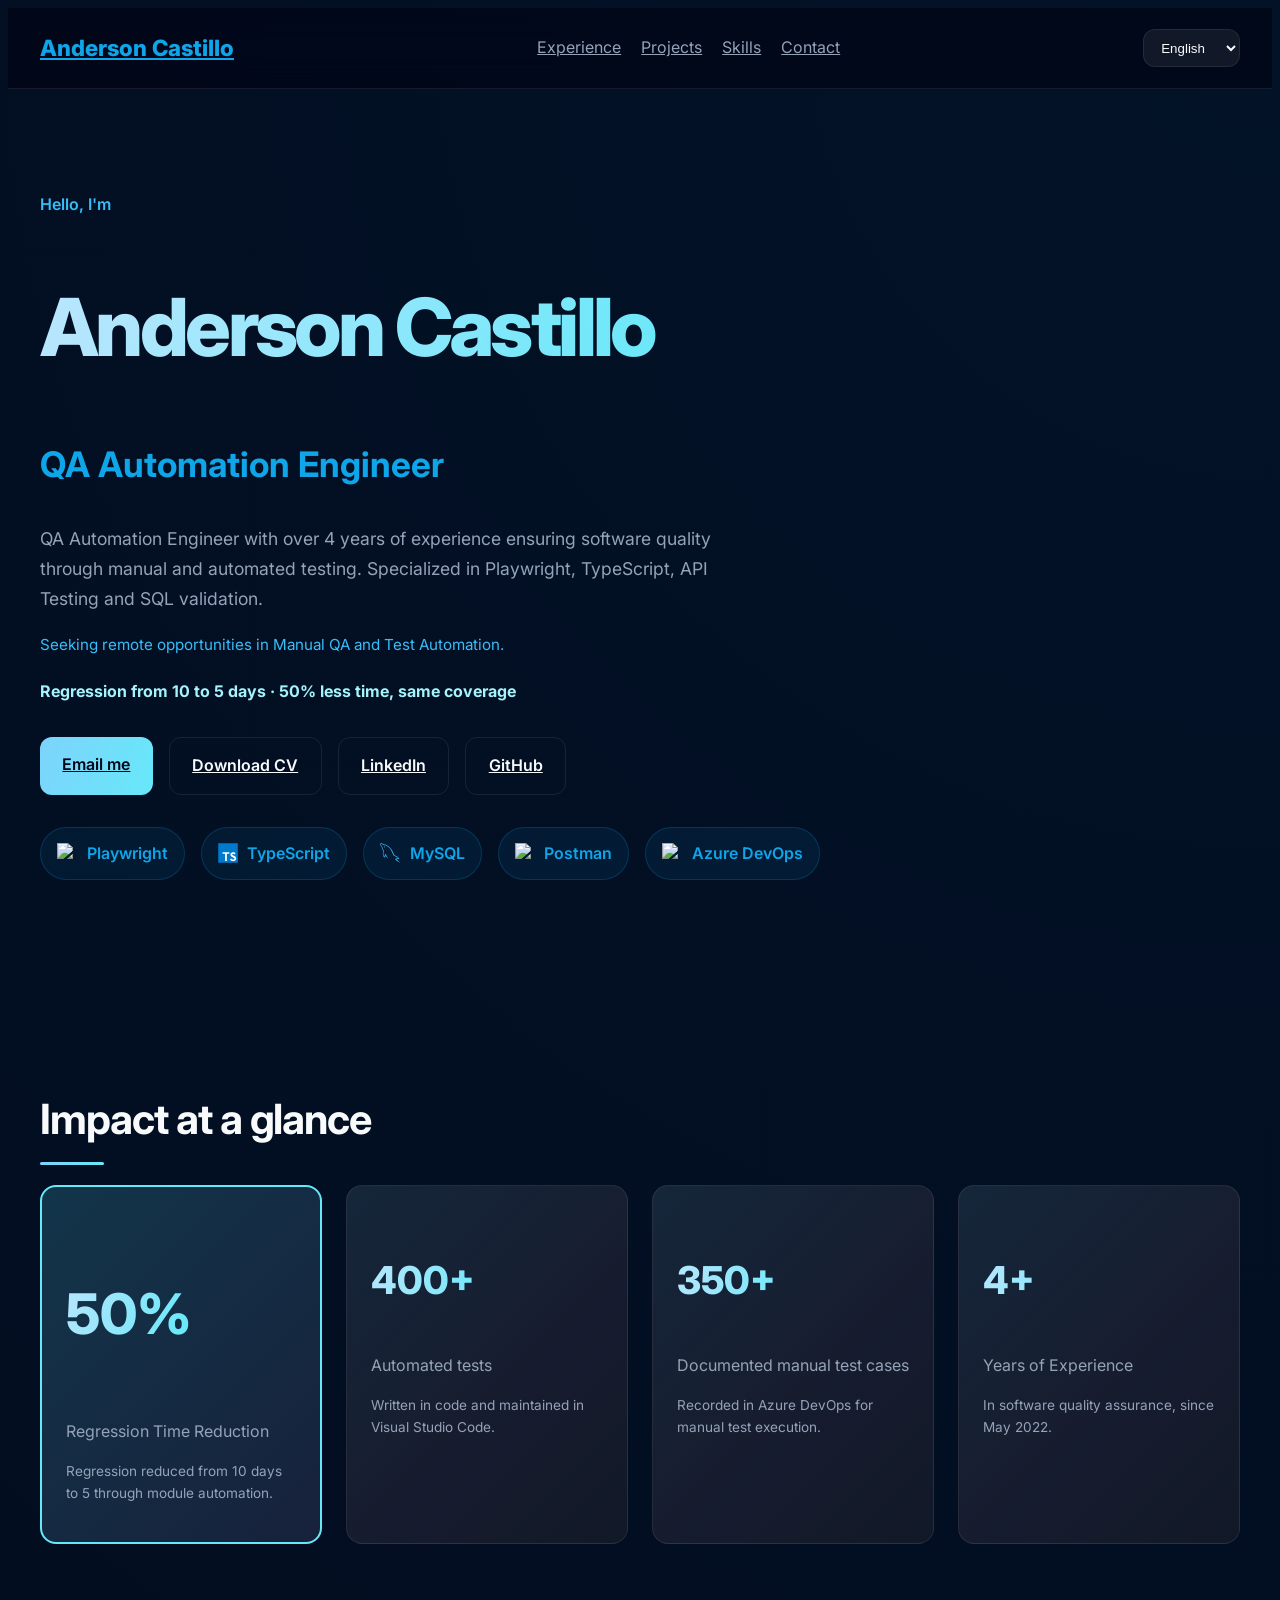
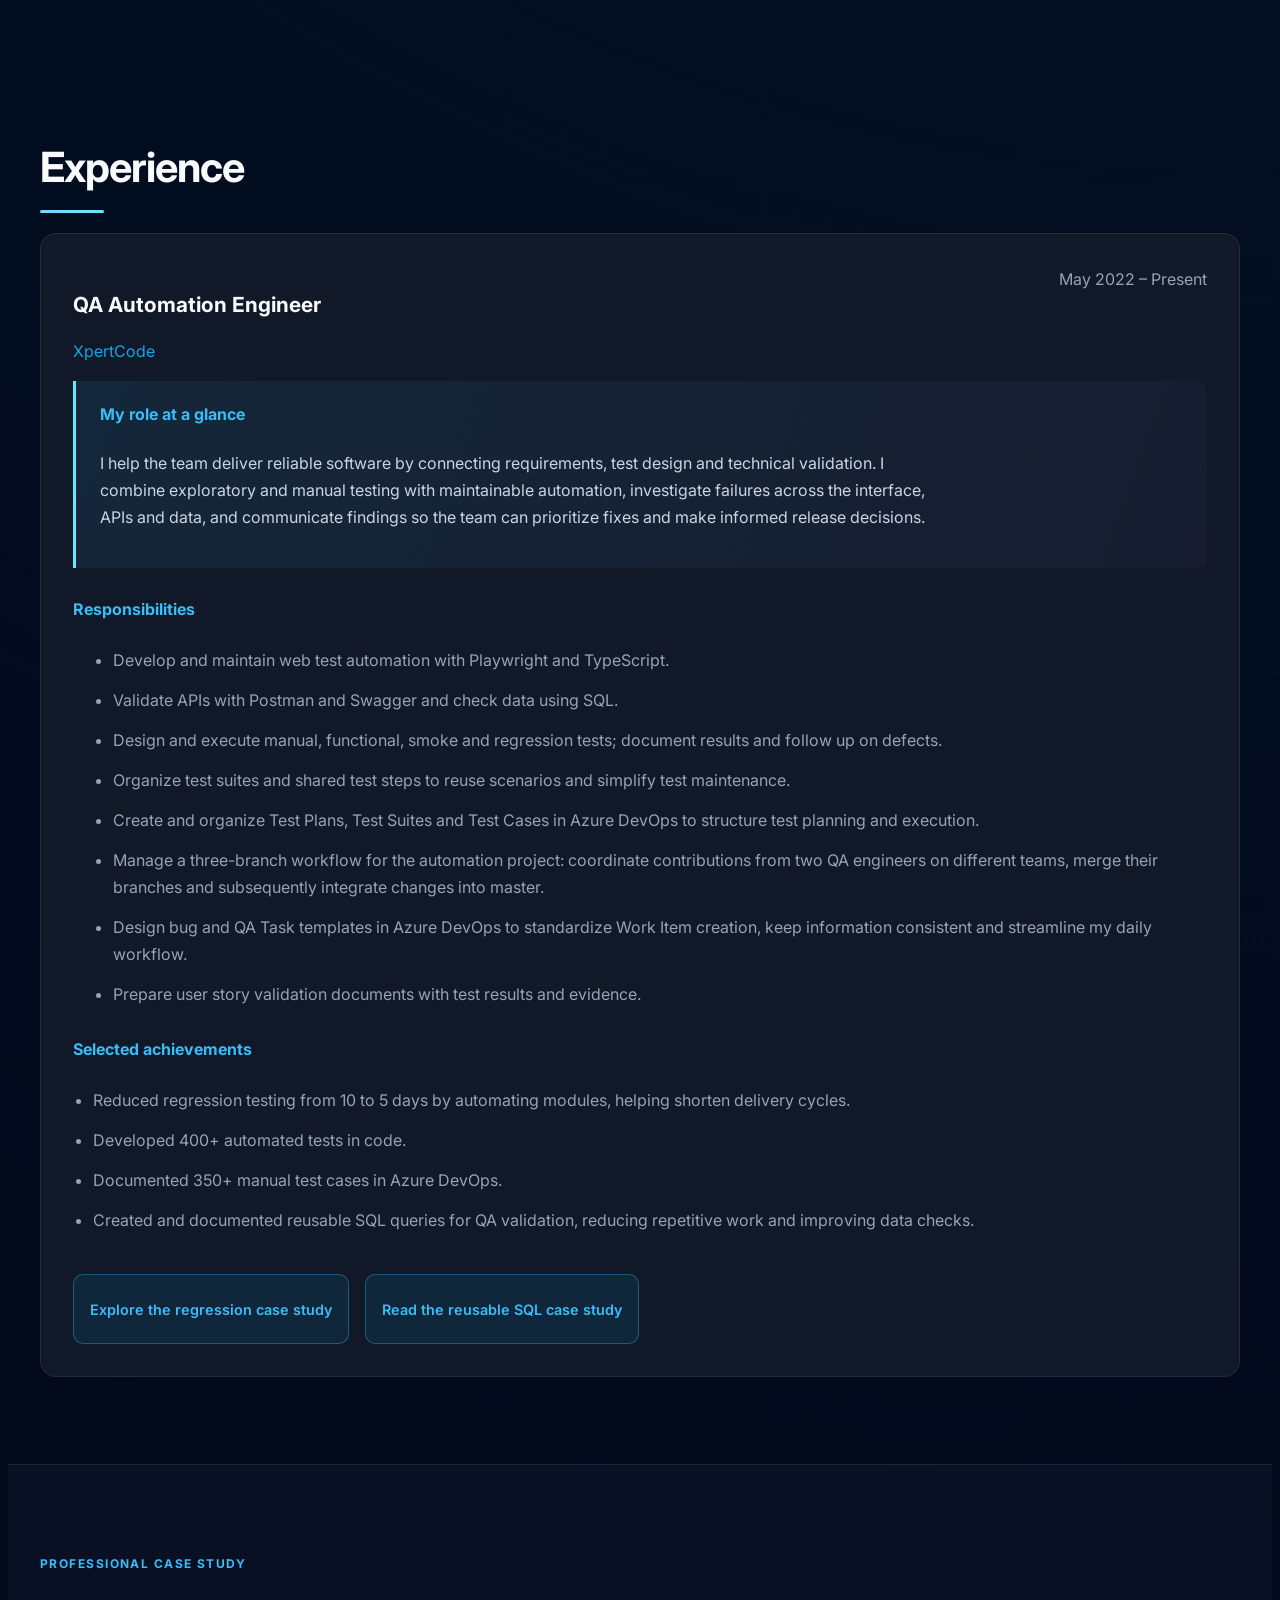
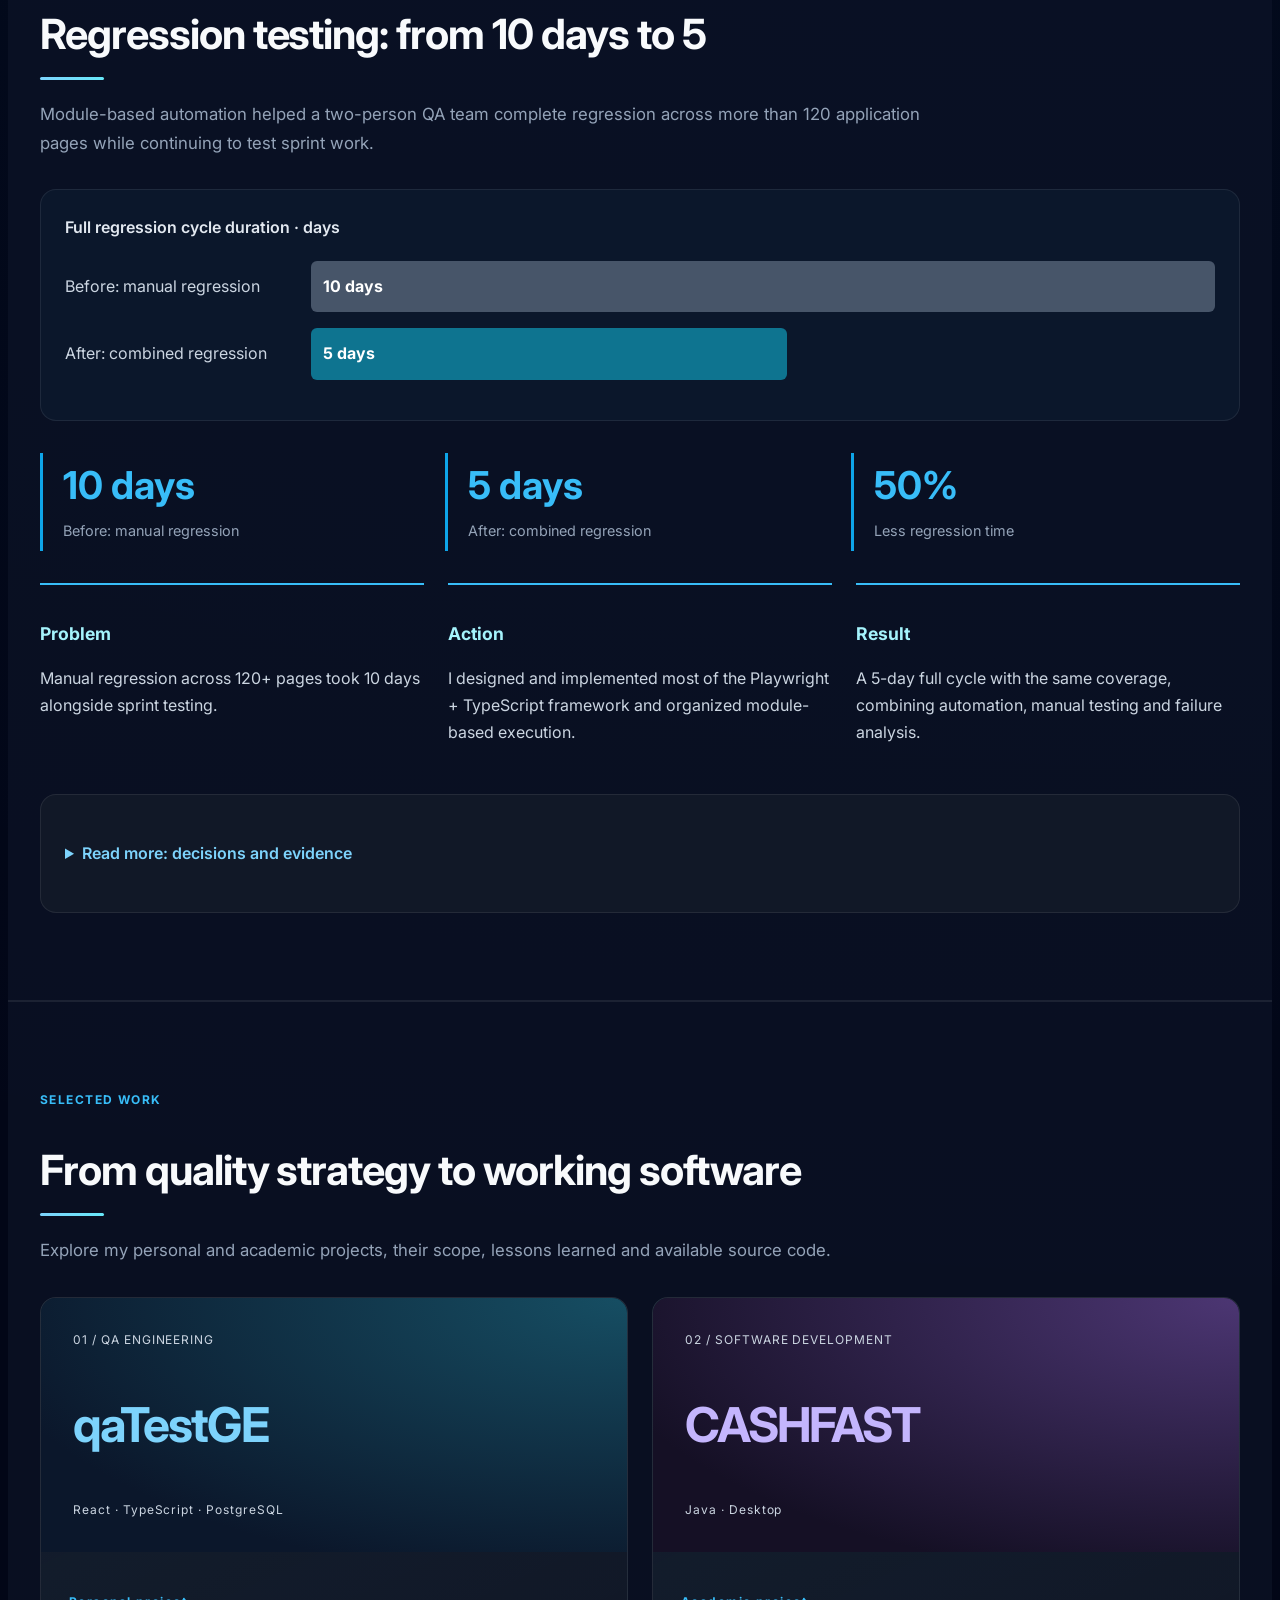
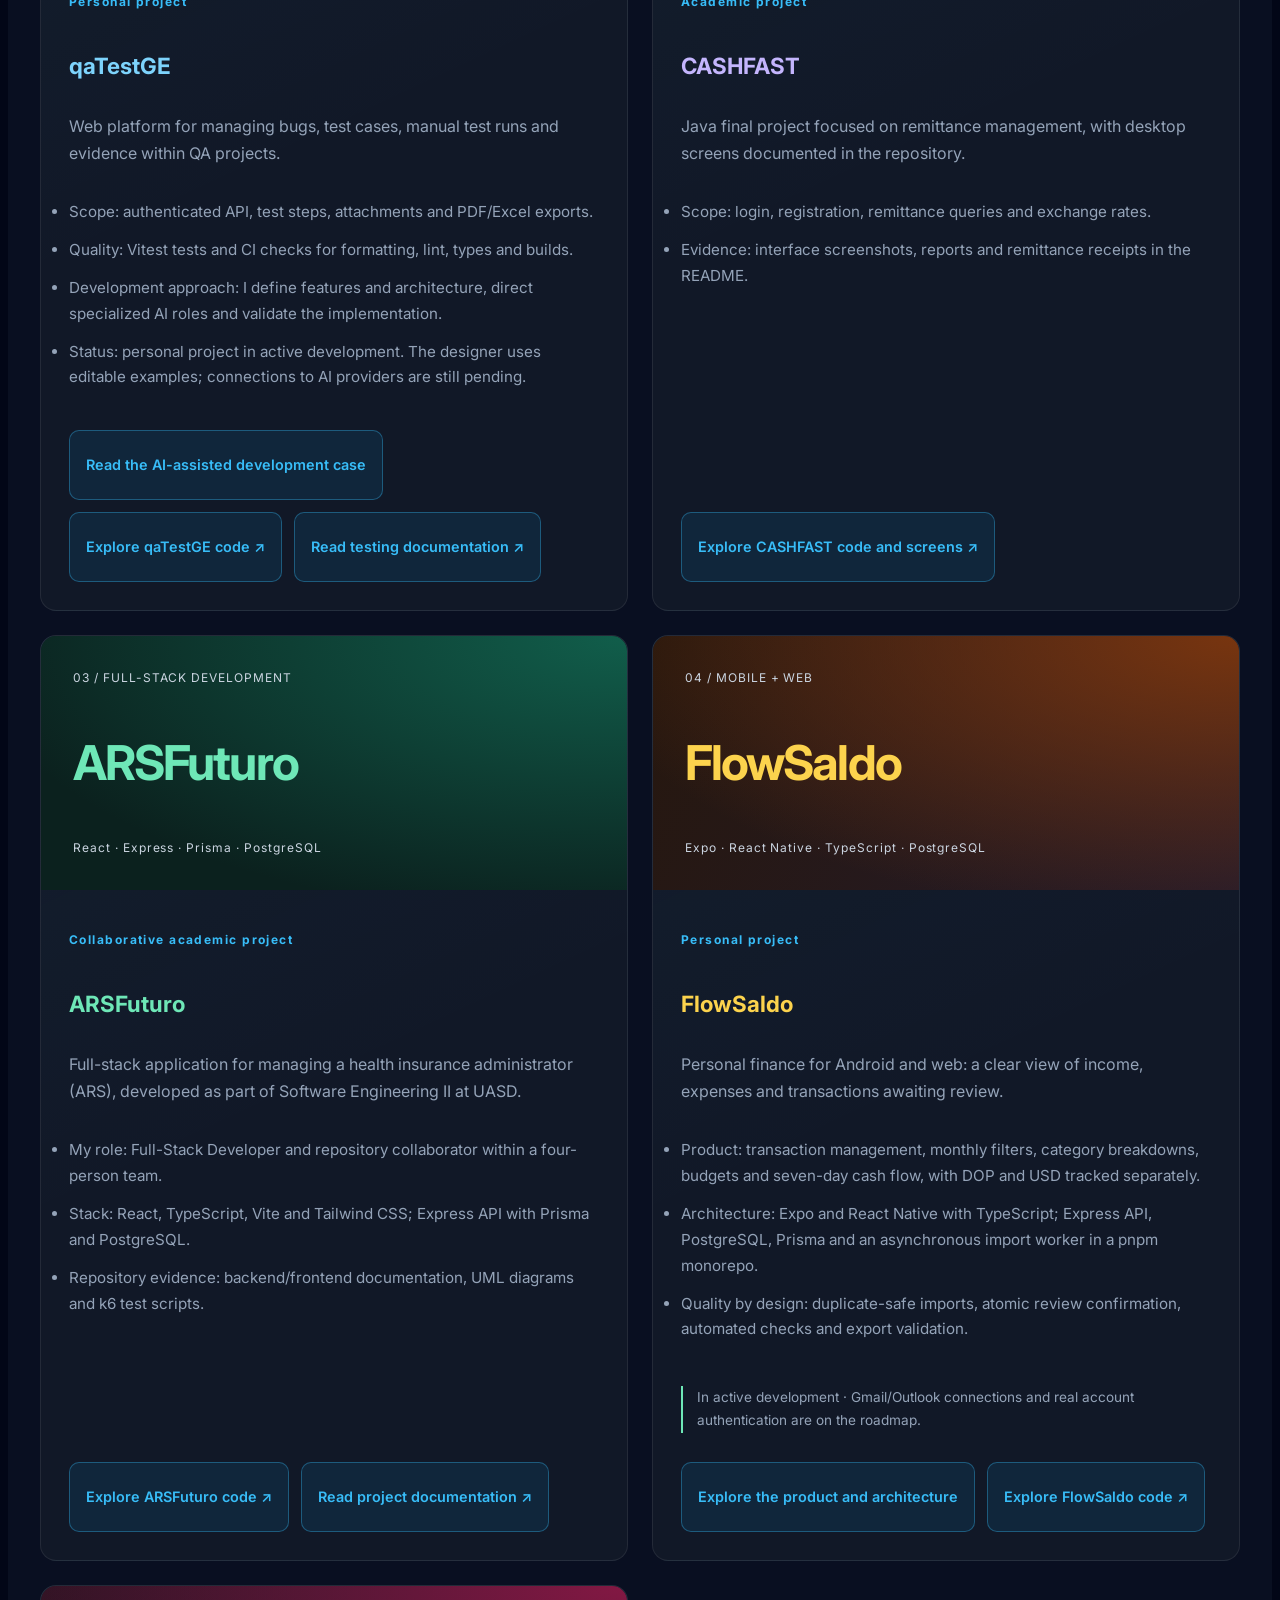
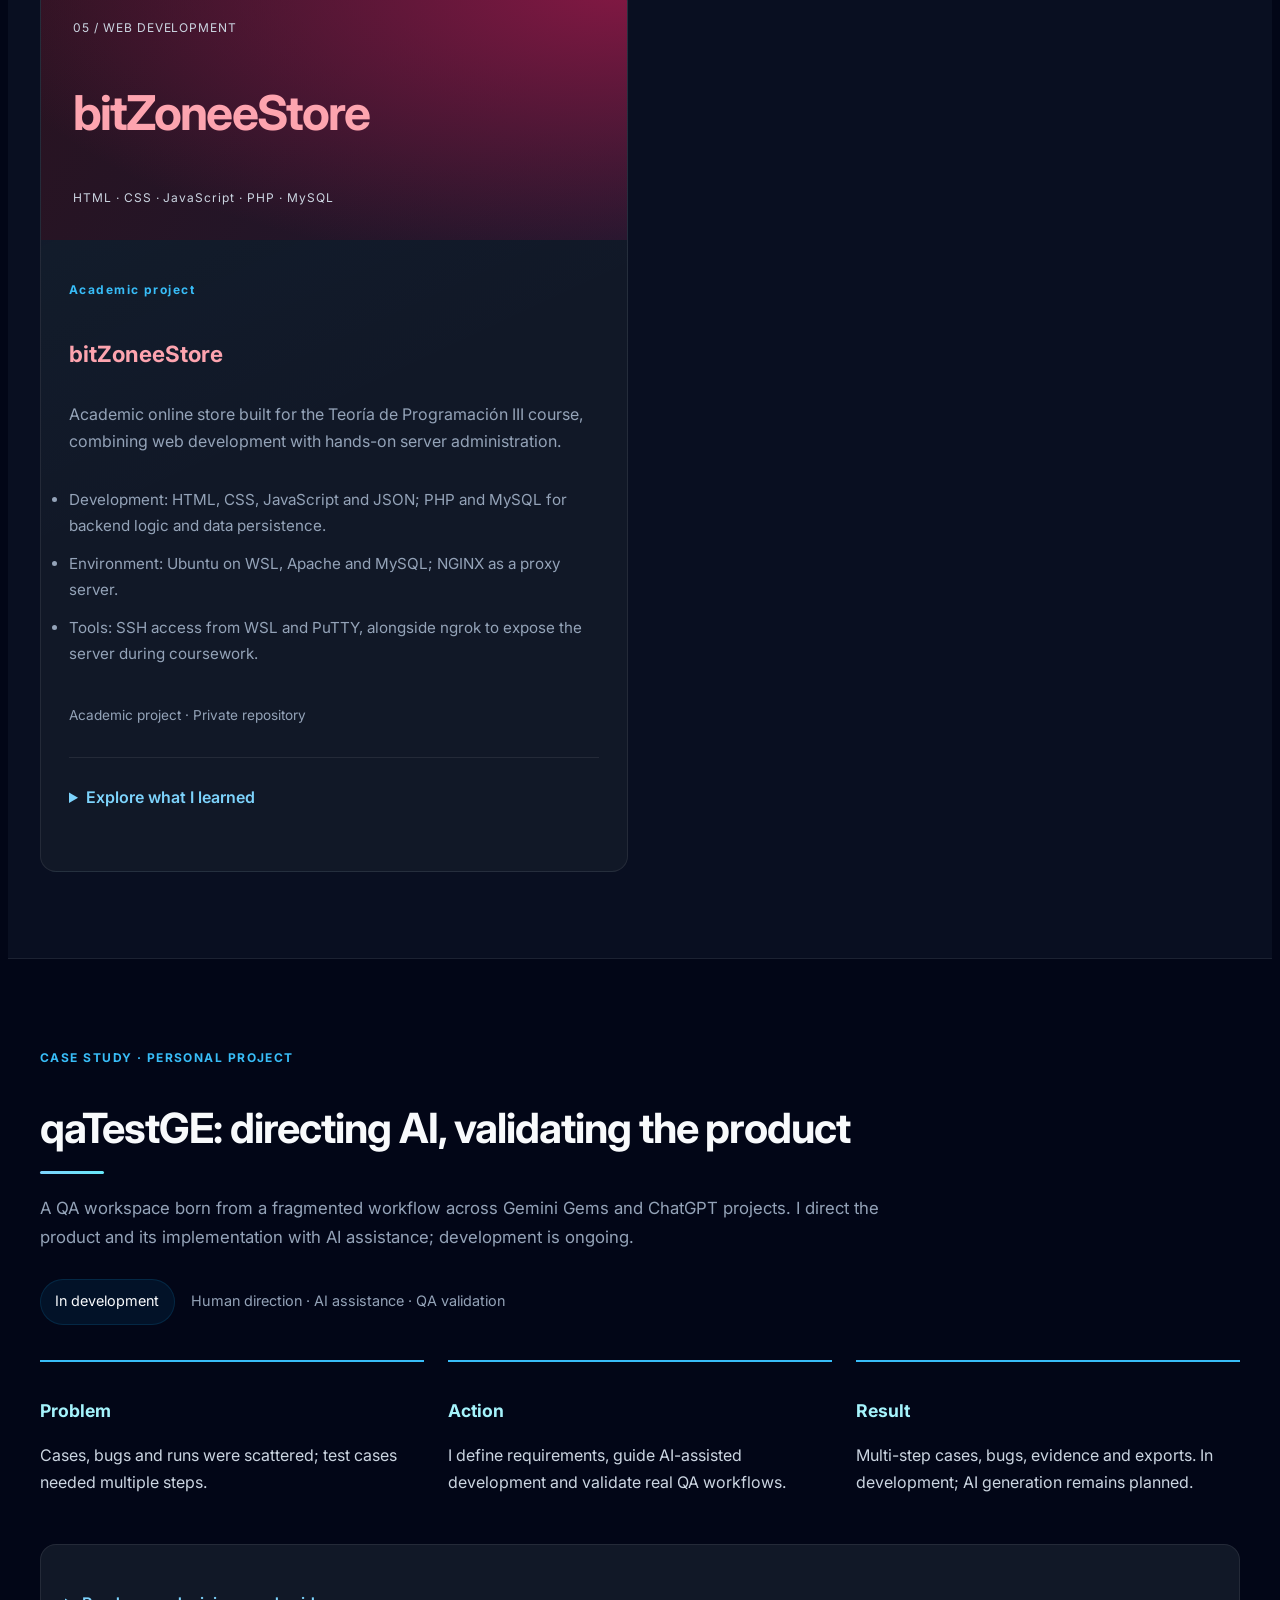
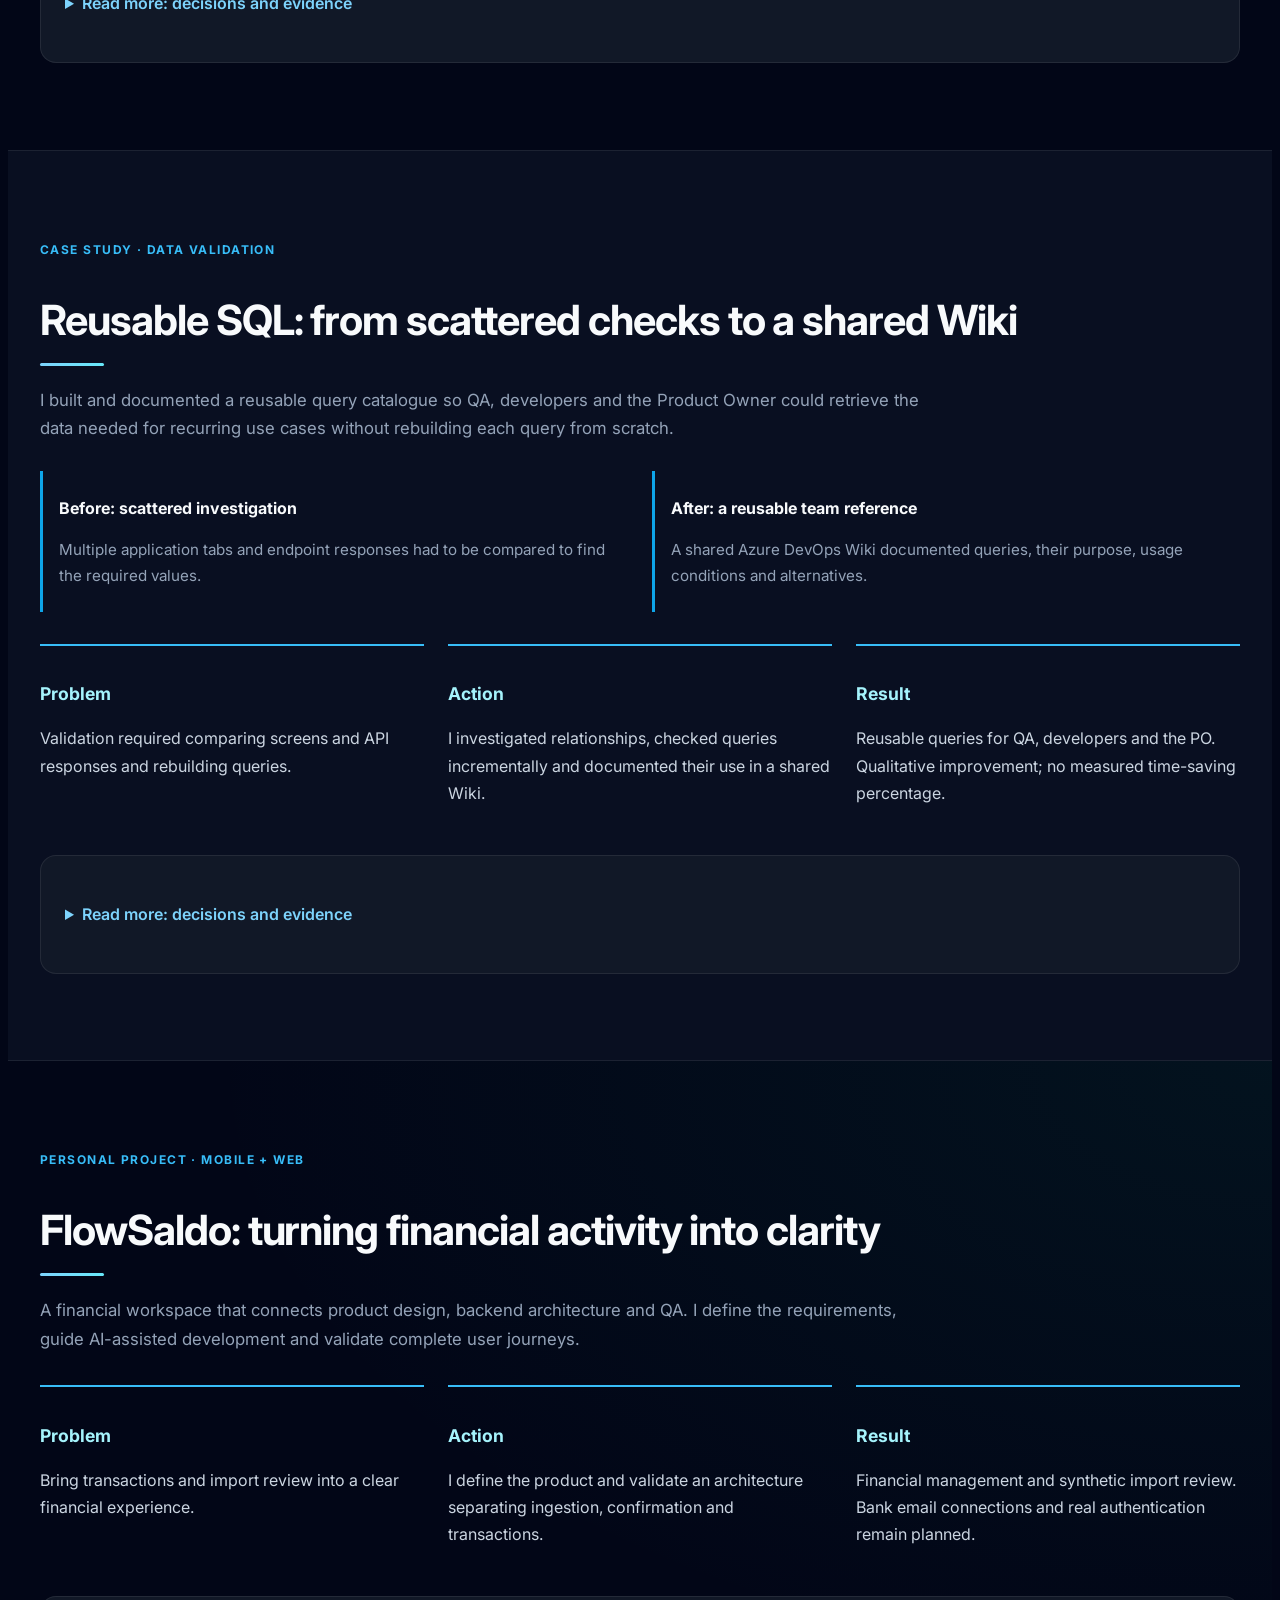
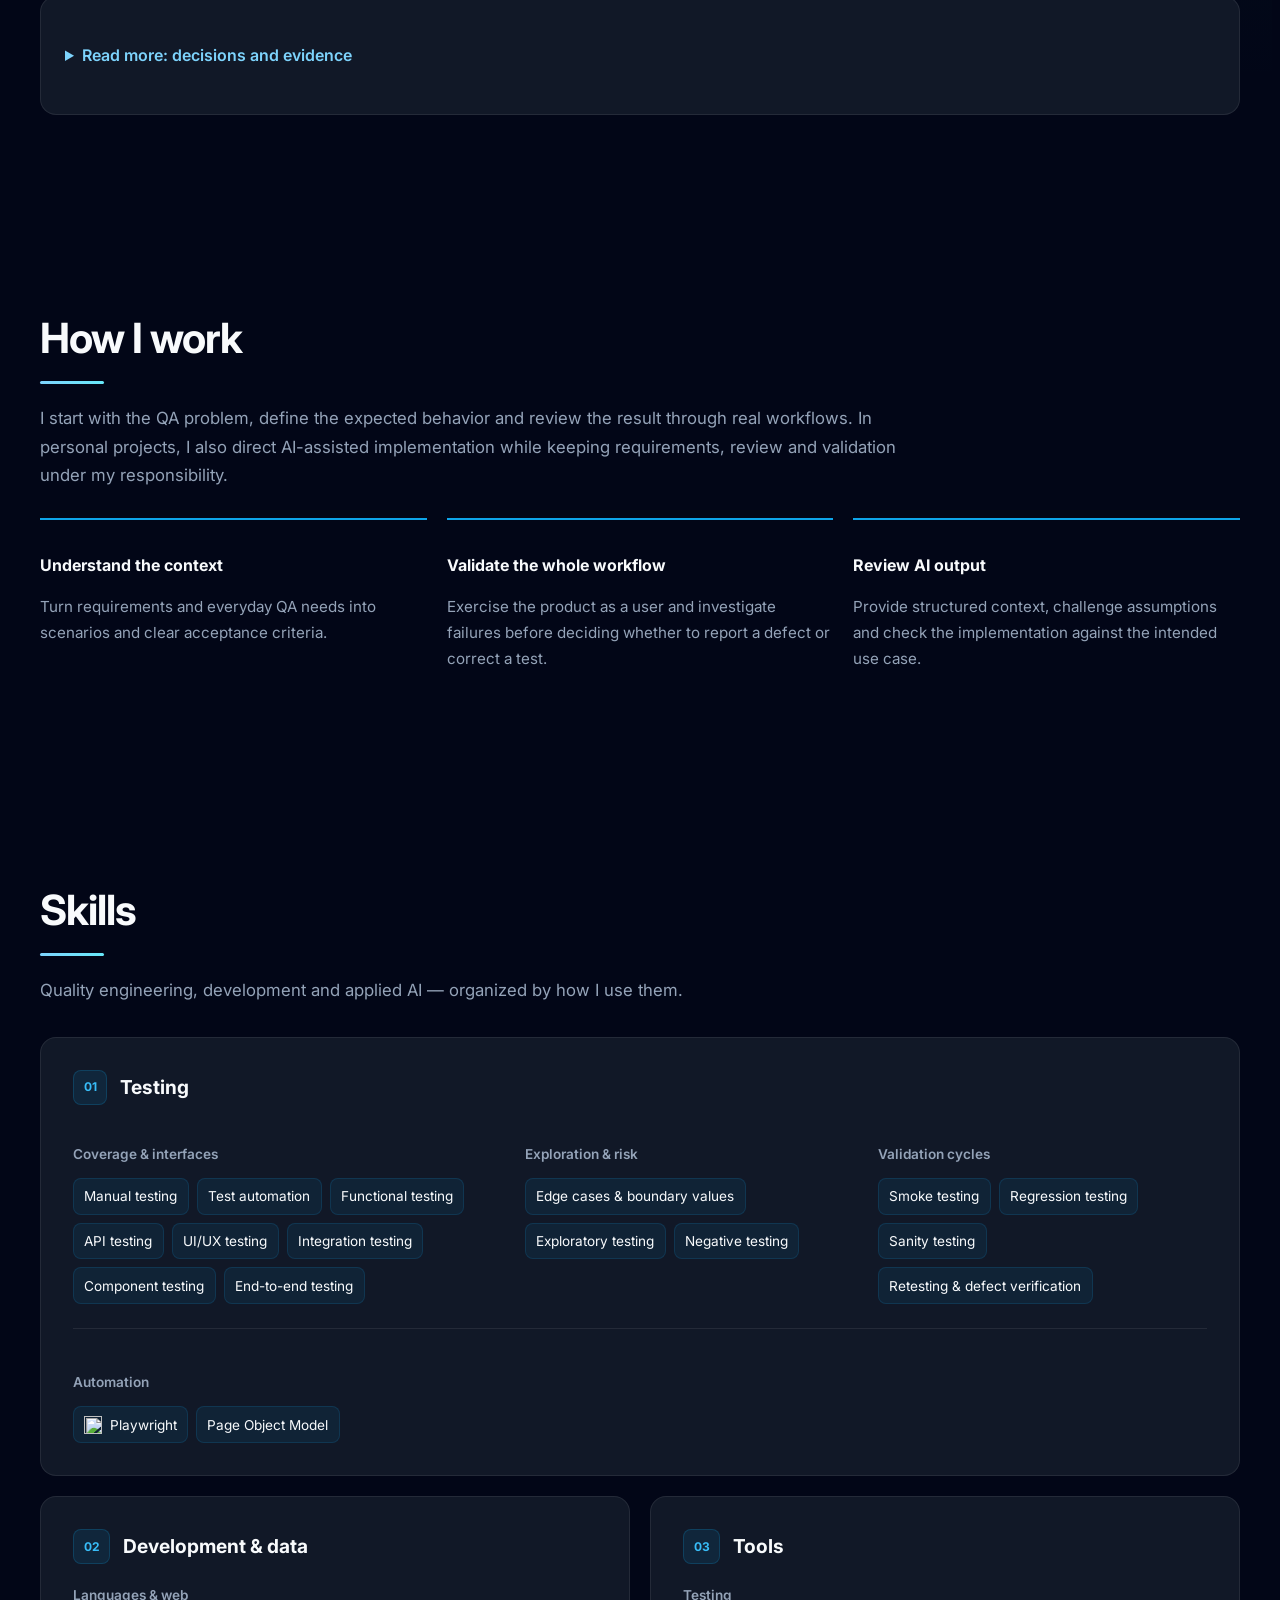
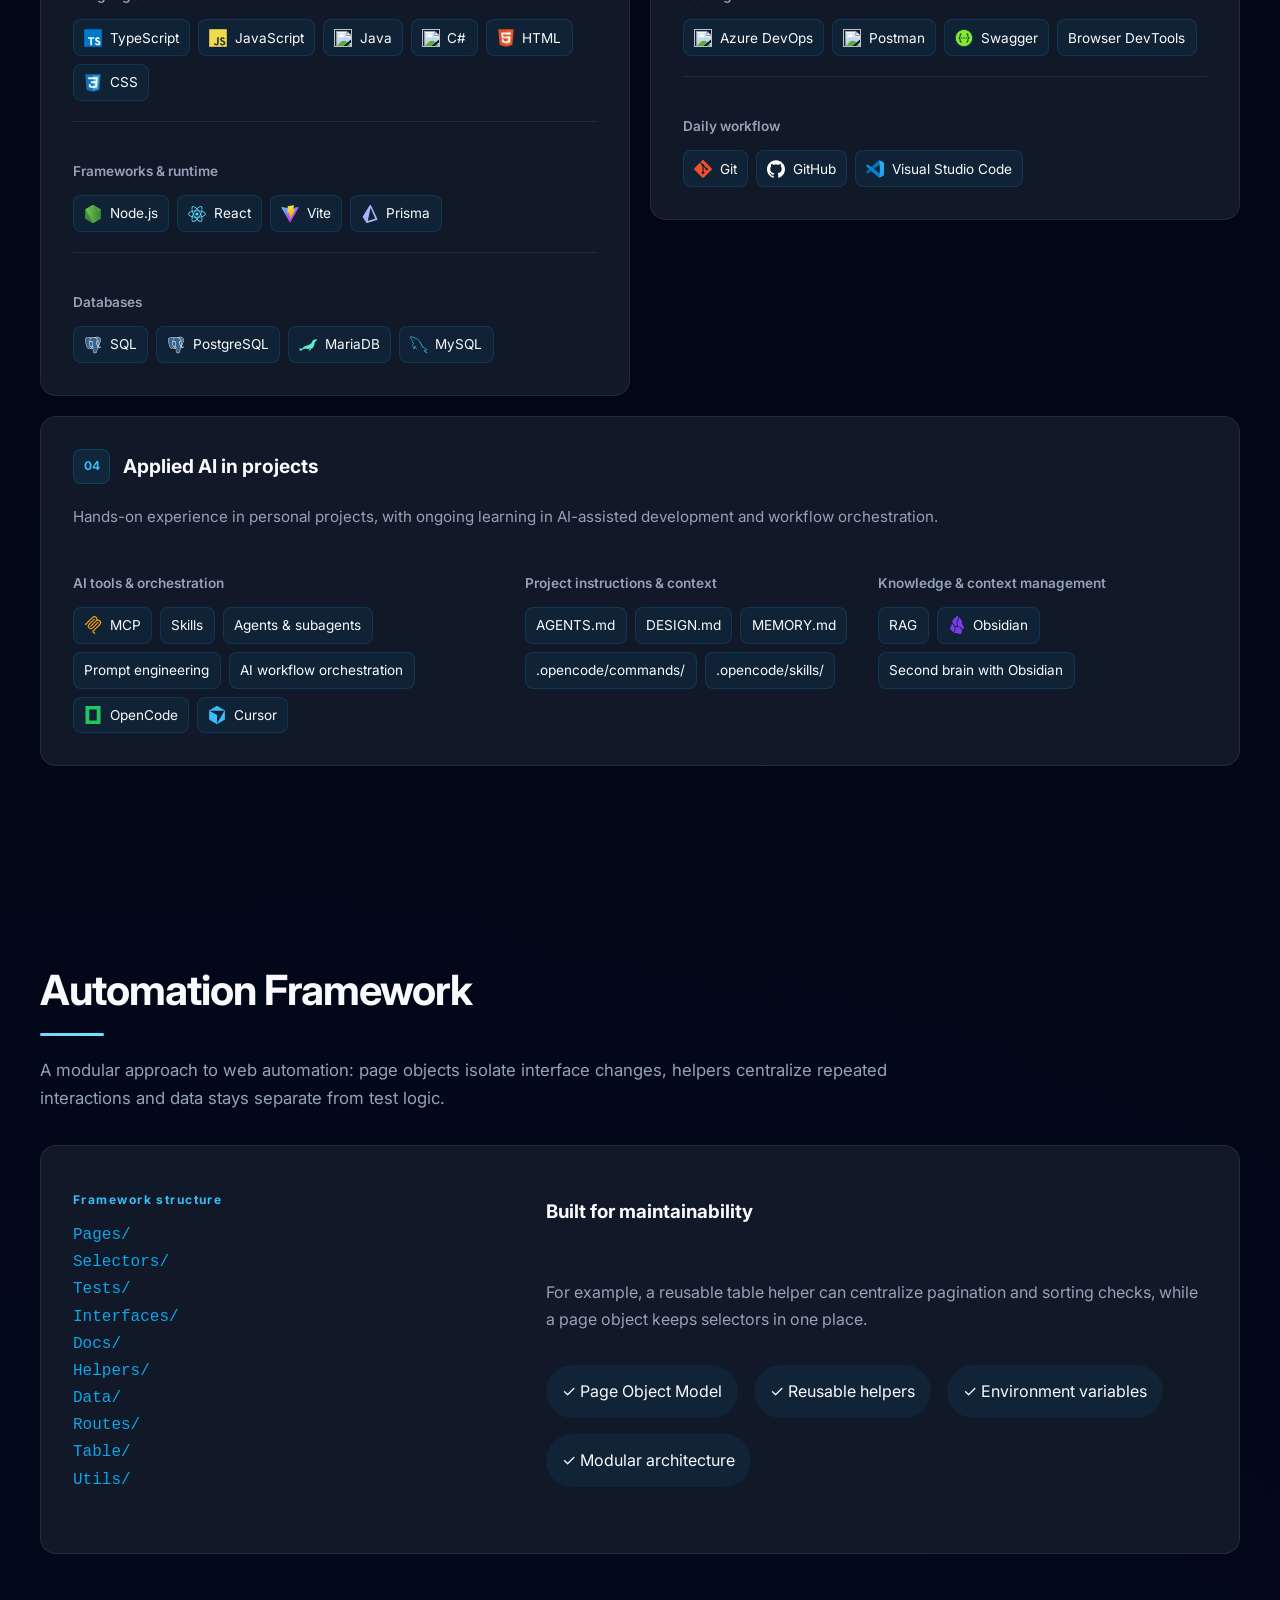
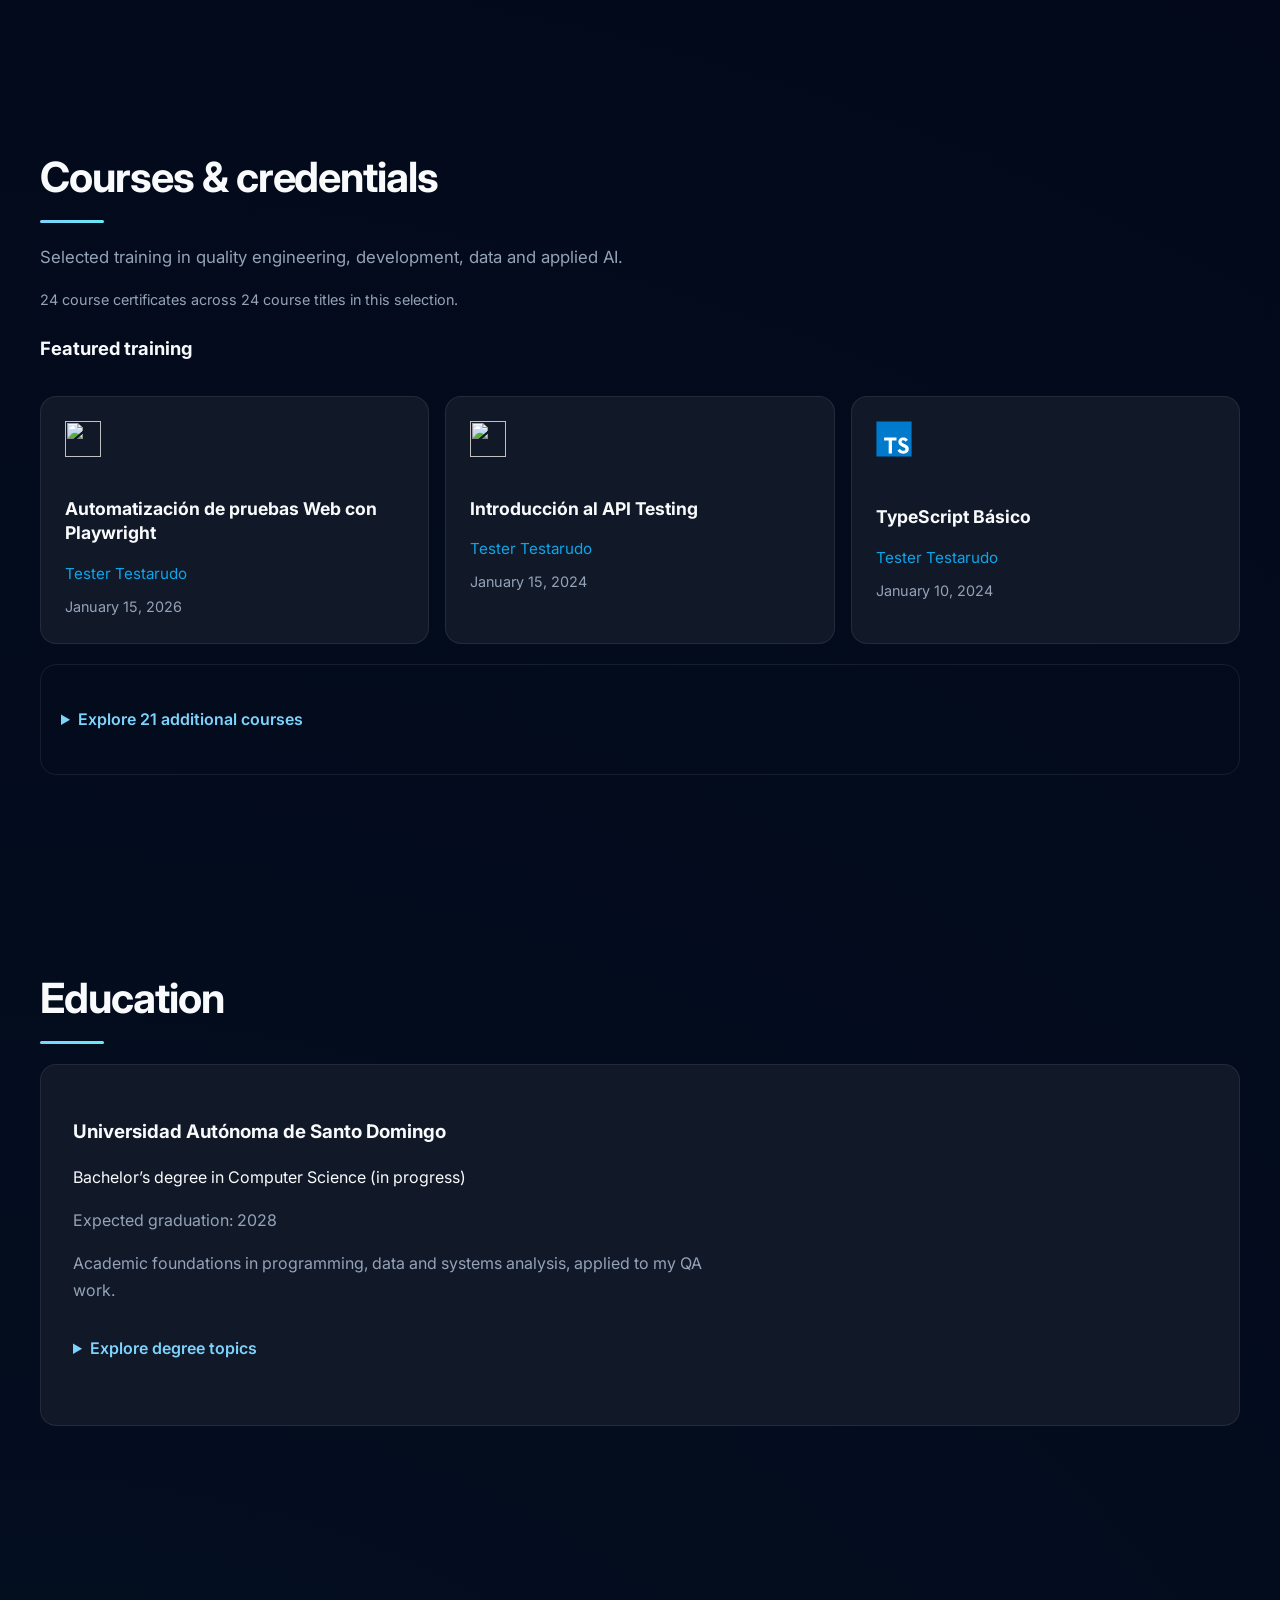
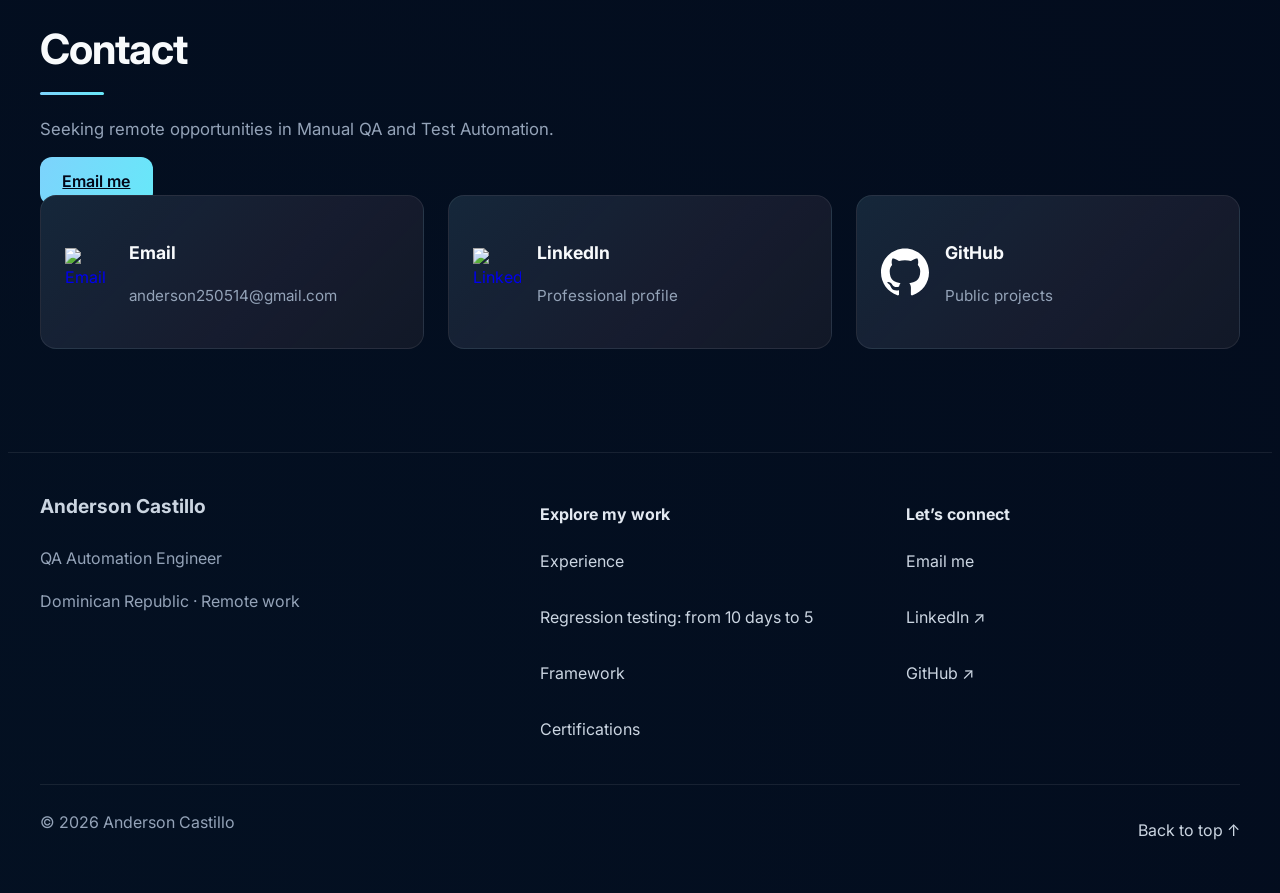
==== commit 5d54cf1a: "Compact training and improve accessibility for Mobile M and L" ====
--- a/index.html
+++ b/index.html
@@ -1086,7 +1086,7 @@
           >24 course certificates across 24 course titles in this selection.</p>
           <h3 data-translate="courses_featured" class="courses-heading">Featured training</h3>
           <div class="certifications-grid">
-            <article class="certification-card">
+<article class="certification-card">
               <img
                 src="./assets/icons/playwright.svg"
                 alt=""
@@ -1106,7 +1106,7 @@
                 >January 15, 2026</time
               >
             </article>
-            <article class="certification-card">
+<article class="certification-card">
               <img
                 src="./assets/icons/postman.svg"
                 alt=""
@@ -1126,7 +1126,7 @@
                 >January 15, 2024</time
               >
             </article>
-            <article class="certification-card">
+<article class="certification-card">
               <img
                 src="./assets/icons/typescript.svg"
                 alt=""
@@ -1144,7 +1144,11 @@
                 >January 10, 2024</time
               >
             </article>
-            <article class="certification-card">
+</div>
+          <details class="courses-more">
+            <summary data-translate="courses_more">Explore 21 additional courses</summary>
+            <div class="certifications-grid">
+<article class="certification-card">
               <img
                 src="./assets/icons/ai.svg"
                 alt=""
@@ -1162,7 +1166,7 @@
                 >June 2, 2025</time
               >
             </article>
-            <article class="certification-card">
+<article class="certification-card">
               <img
                 src="./assets/icons/ai.svg"
                 alt=""
@@ -1182,7 +1186,7 @@
                 >June 7, 2025</time
               >
             </article>
-            <article class="certification-card">
+<article class="certification-card">
               <img
                 src="./assets/icons/ai.svg"
                 alt=""
@@ -1200,7 +1204,7 @@
                 >August 20, 2025</time
               >
             </article>
-            <article class="certification-card">
+<article class="certification-card">
               <img
                 src="./assets/icons/mysql.svg"
                 alt=""
@@ -1220,7 +1224,7 @@
                 >September 24, 2025</time
               >
             </article>
-            <article class="certification-card">
+<article class="certification-card">
               <img
                 src="./assets/icons/react.svg"
                 alt=""
@@ -1238,10 +1242,6 @@
                 >December 1, 2025</time
               >
             </article>
-          </div>
-          <details class="courses-more">
-            <summary data-translate="courses_more">Explore additional training</summary>
-            <div class="certifications-grid">
               <article class="certification-card">
                 <img
                   src="./assets/icons/nodejs.svg"
@@ -1544,15 +1544,15 @@
       </section>
 
       <!-- EDUCATION -->
-      <section class="section">
+      <section id="education" class="section section--education">
         <div class="section__container">
           <h2 class="section__title" data-translate="education_title">Education</h2>
           <div class="education-card">
             <h3>Universidad Autónoma de Santo Domingo</h3>
             <p data-translate="degree">Bachelor’s degree in Computer Science (in progress)</p>
             <span data-translate="graduation">Expected graduation: 2028</span>
-            <p data-translate="education_intro" class="education-intro">My university studies provide foundations in programming, systems analysis, computing environments and data. These are topics I have studied during the degree, which is still in progress.</p>
-            <div class="education-topics">
+            <p data-translate="education_intro" class="education-intro">Academic foundations in programming, data and systems analysis, applied to my QA work.</p>
+            <details class="education-details"><summary data-translate="education_more">Explore degree topics</summary><div class="education-topics">
               <div class="education-topic">
                 <h4 data-translate="edu_programming">Programming &amp; web development</h4>
                 <p data-translate="edu_programming_text">Practice with HTML, CSS, JavaScript and PHP, alongside Java, C# and C++. These foundations connect interface construction, program logic and the implementation of application behavior.</p>
@@ -1578,6 +1578,7 @@
                 <p data-translate="edu_tools_text">Git and GitHub for version control and collaboration; Postman and Swagger for interacting with APIs and understanding requests, responses and documented operations.</p>
               </div>
             </div>
+          </details>
           </div>
         </div>
       </section>
--- a/css/styles.css
+++ b/css/styles.css
@@ -1606,3 +1606,54 @@
   .regression-chart { padding: 1rem; }
   .regression-chart__row { grid-template-columns: 1fr; gap: .5rem; }
 }
+
+/* Compact training overview; full content remains available without JavaScript. */
+.education-details { margin-top: 1.25rem; }
+.education-details summary,
+.courses-more summary,
+.case-details summary,
+.bitzone-details summary {
+  min-height: 48px;
+  padding-block: .65rem;
+  cursor: pointer;
+  color: #7dd3fc;
+  font-weight: 600;
+}
+.education-details .education-topics { margin-top: 1rem; }
+.section--education .education-intro { margin-top: 1rem; max-width: 65ch; }
+#certifications .courses-heading { margin-top: 1.25rem; }
+#certifications .courses-more { margin-top: 1.25rem; }
+a, button, select, summary { -webkit-tap-highlight-color: rgba(125, 211, 252, .25); }
+:focus-visible { outline: 3px solid #7dd3fc; outline-offset: 3px; }
+summary { scroll-margin-top: calc(var(--header-height) + 24px); }
+.footer a { display: inline-flex; align-items: center; min-height: 44px; }
+@media (max-width: 640px) {
+  /* Covers Mobile M (375 px), Mobile L (425 px), and text enlargement. */
+  .header__container { column-gap: .5rem; }
+  .header__logo { flex: 1 1 130px; line-height: 1.4; min-height: 48px; display: flex; align-items: center; }
+  .header__menu { min-width: 48px; min-height: 48px; flex-shrink: 0; }
+  .header__language-selector { min-height: 48px; font-size: 1rem; max-width: 106px; }
+  .header__navigation { max-height: calc(100dvh - 112px); }
+  .header__link { min-height: 48px; display: flex; align-items: center; }
+  .button { min-height: 48px; display: inline-flex; justify-content: center; align-items: center; white-space: normal; }
+  .project-link { display: inline-flex; align-items: center; min-height: 48px; padding-block: .65rem; }
+  .project-card__actions { gap: .75rem; }
+  .section__title { font-size: clamp(1.75rem, 7.5vw, 2rem); line-height: 1.3; overflow-wrap: anywhere; }
+  .education-card h3, .certification-card__title { overflow-wrap: anywhere; line-height: 1.5; }
+  .education-card, .certification-card, .case-details, .courses-more { min-width: 0; }
+  .section--education { padding-block: 2rem; }
+  .section--education .section__title { margin-bottom: 1rem; }
+  .education-card { padding: 1.25rem; }
+  .education-card p, .education-card span, .certification-card__issuer,
+  .certification-card__year, .courses-summary, .course-note { font-size: 1rem; line-height: 1.65; }
+  .certification-card { padding: 1rem; }
+  .education-topics { gap: 1rem; }
+  .education-topic p { font-size: 1rem; }
+  .contact-card { min-height: 64px; gap: .75rem; }
+  .contact-card__icon { flex-shrink: 0; }
+  .contact-card__content p { font-size: 1rem; }
+  .footer__container { gap: 1.5rem; }
+  .footer__links { gap: .5rem; }
+  pre { max-width: 100%; overflow-x: auto; }
+  .regression-chart__bar strong { white-space: nowrap; }
+}
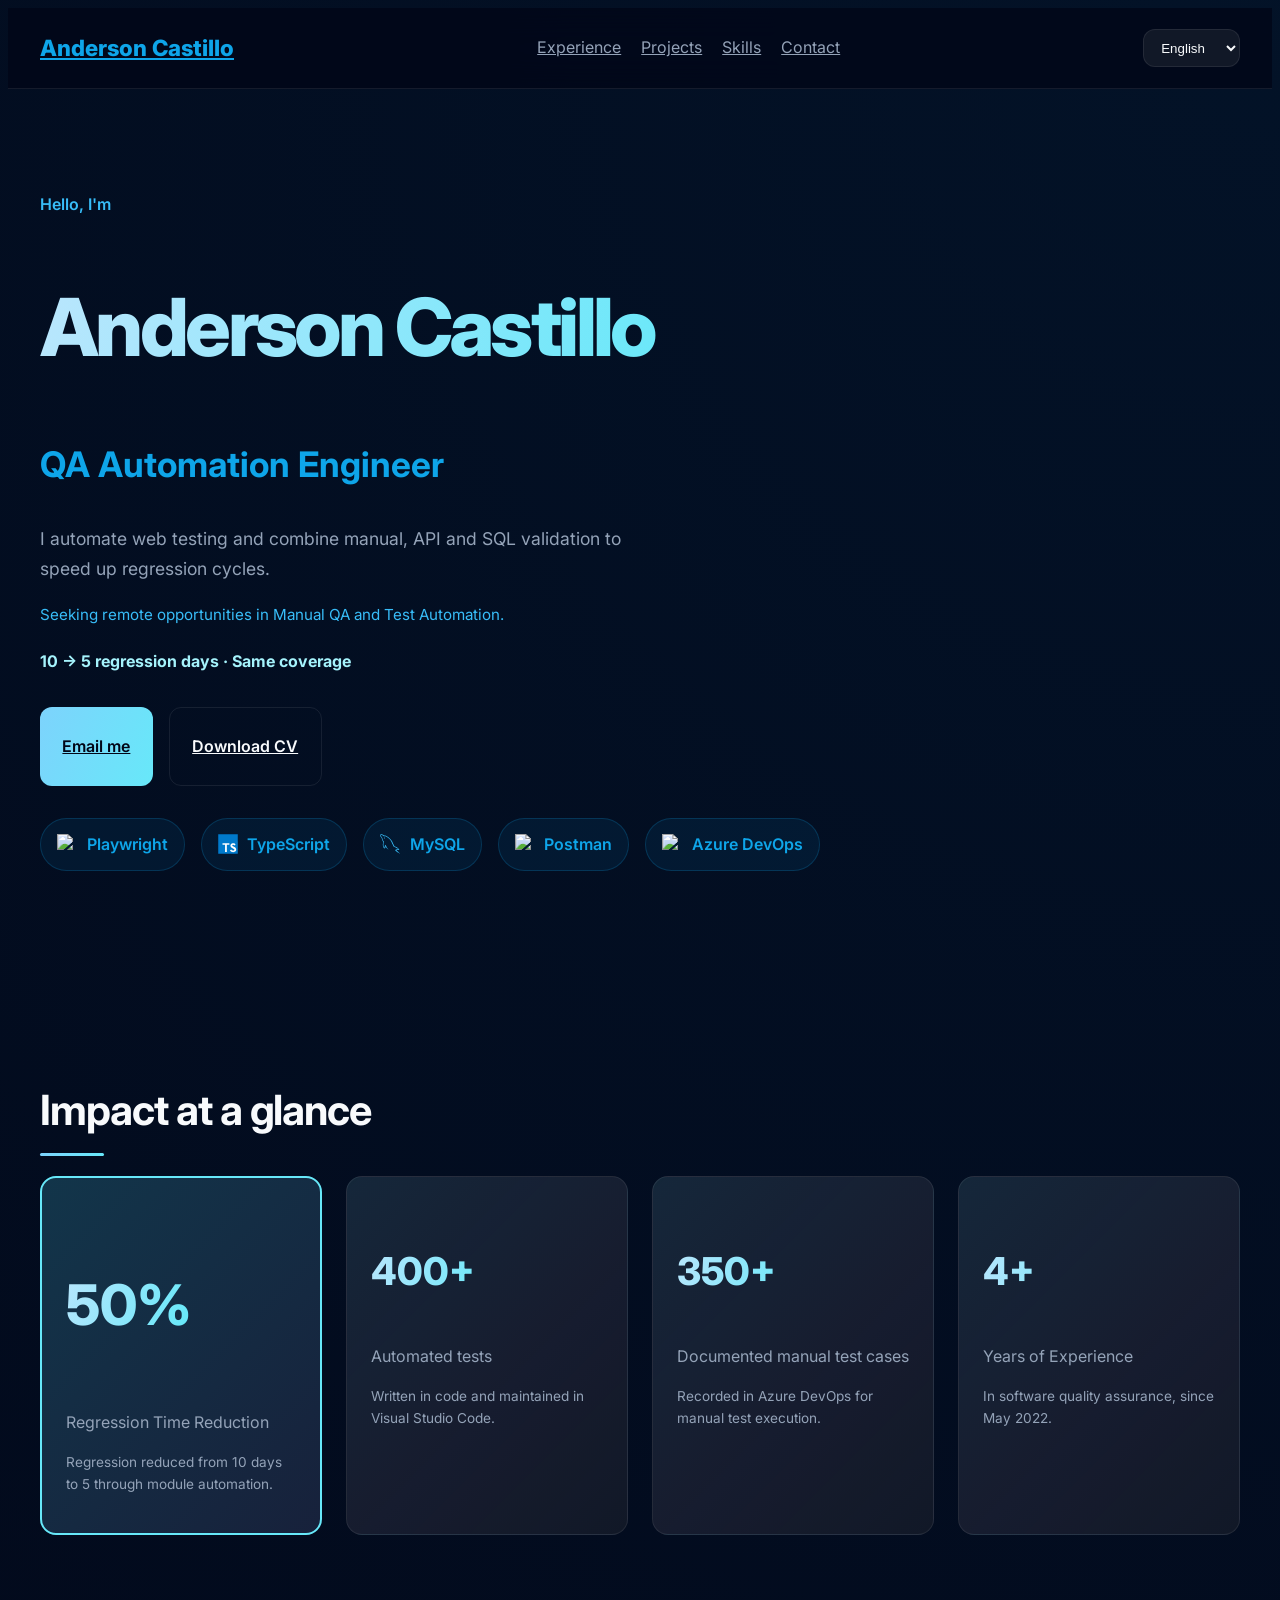
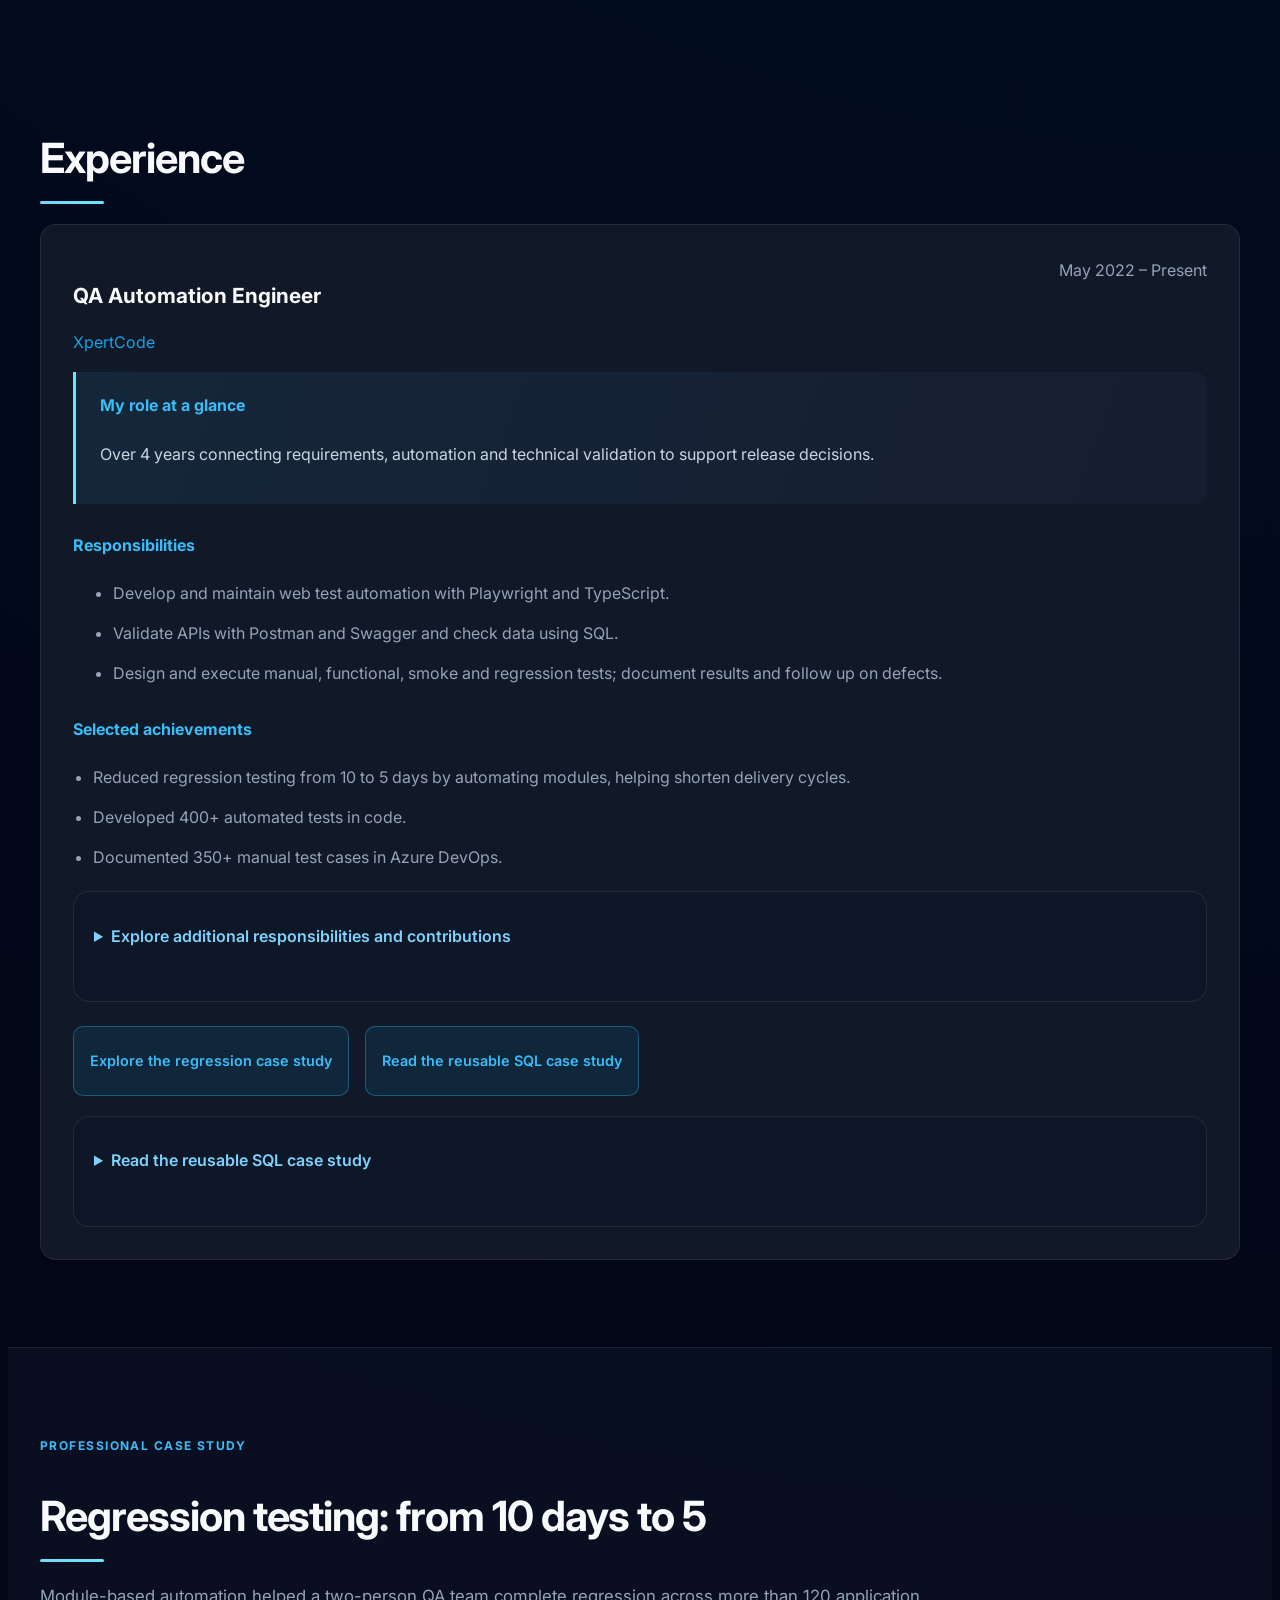
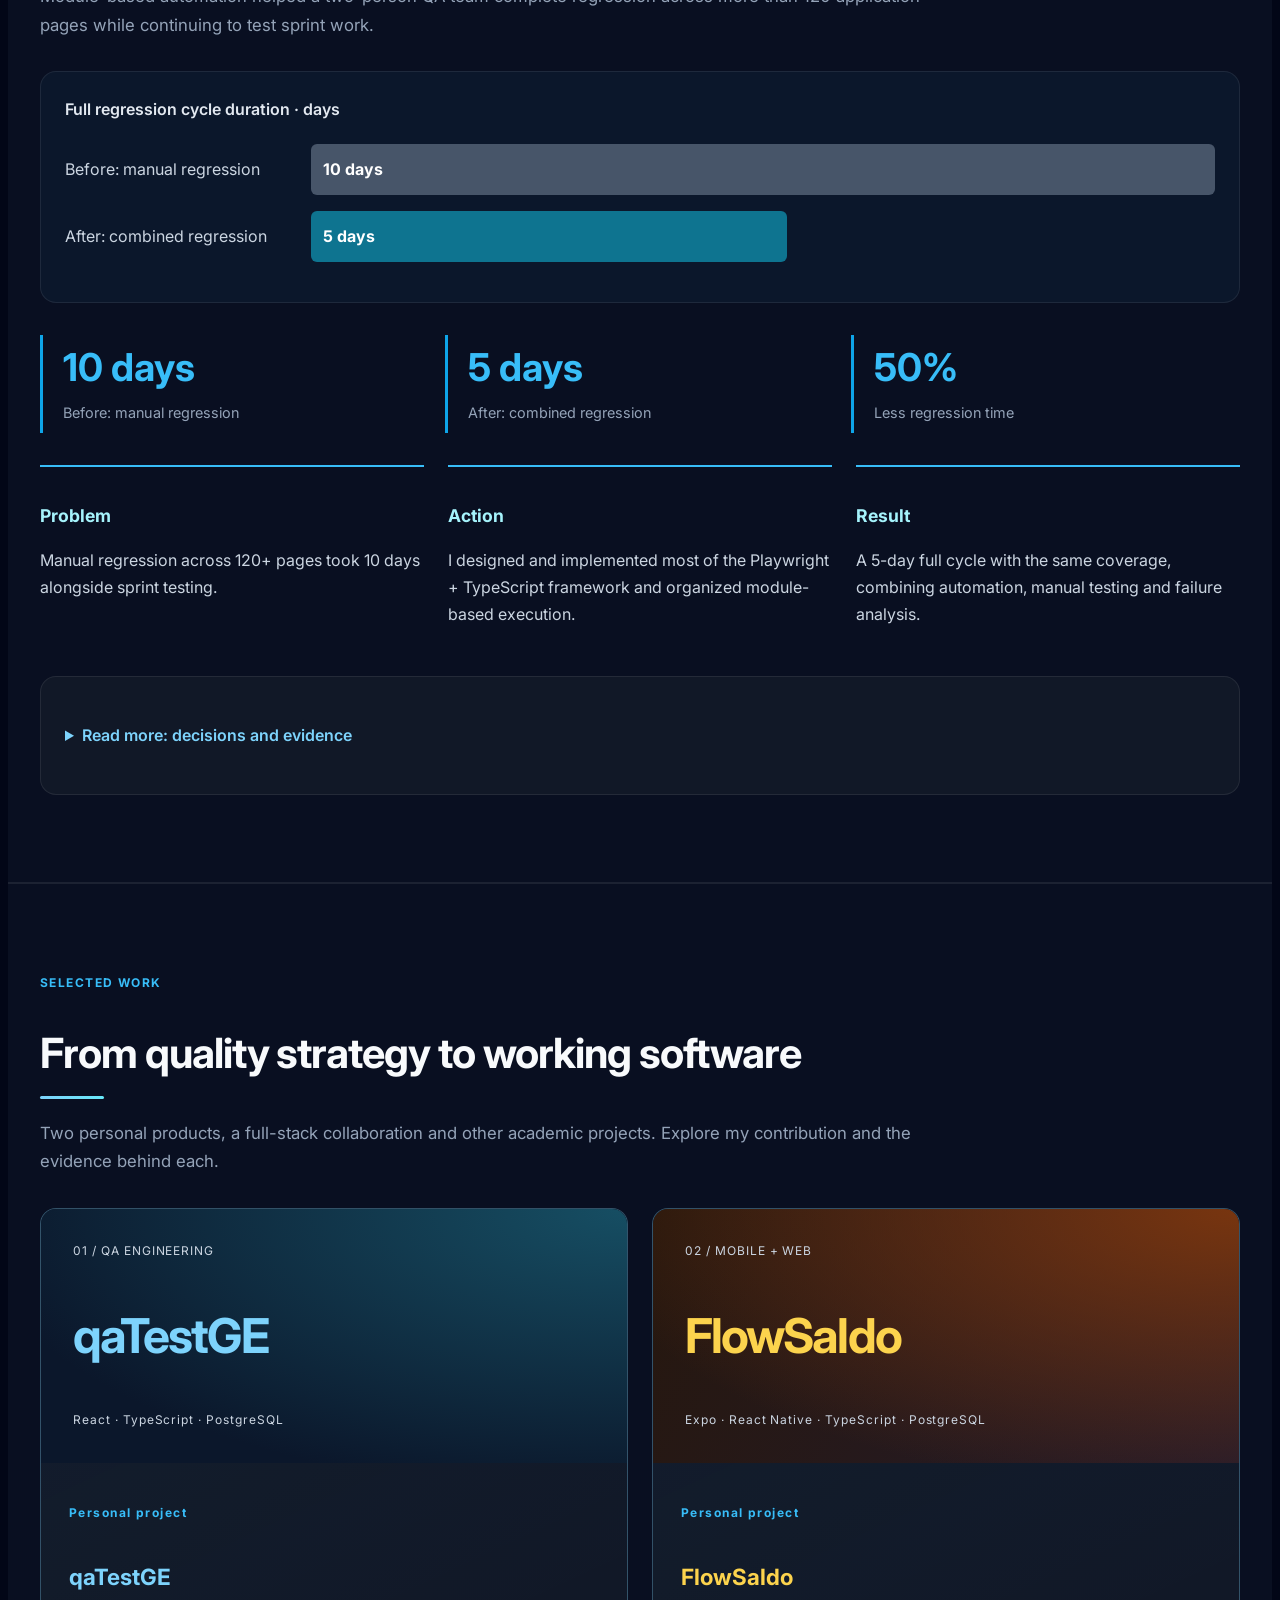
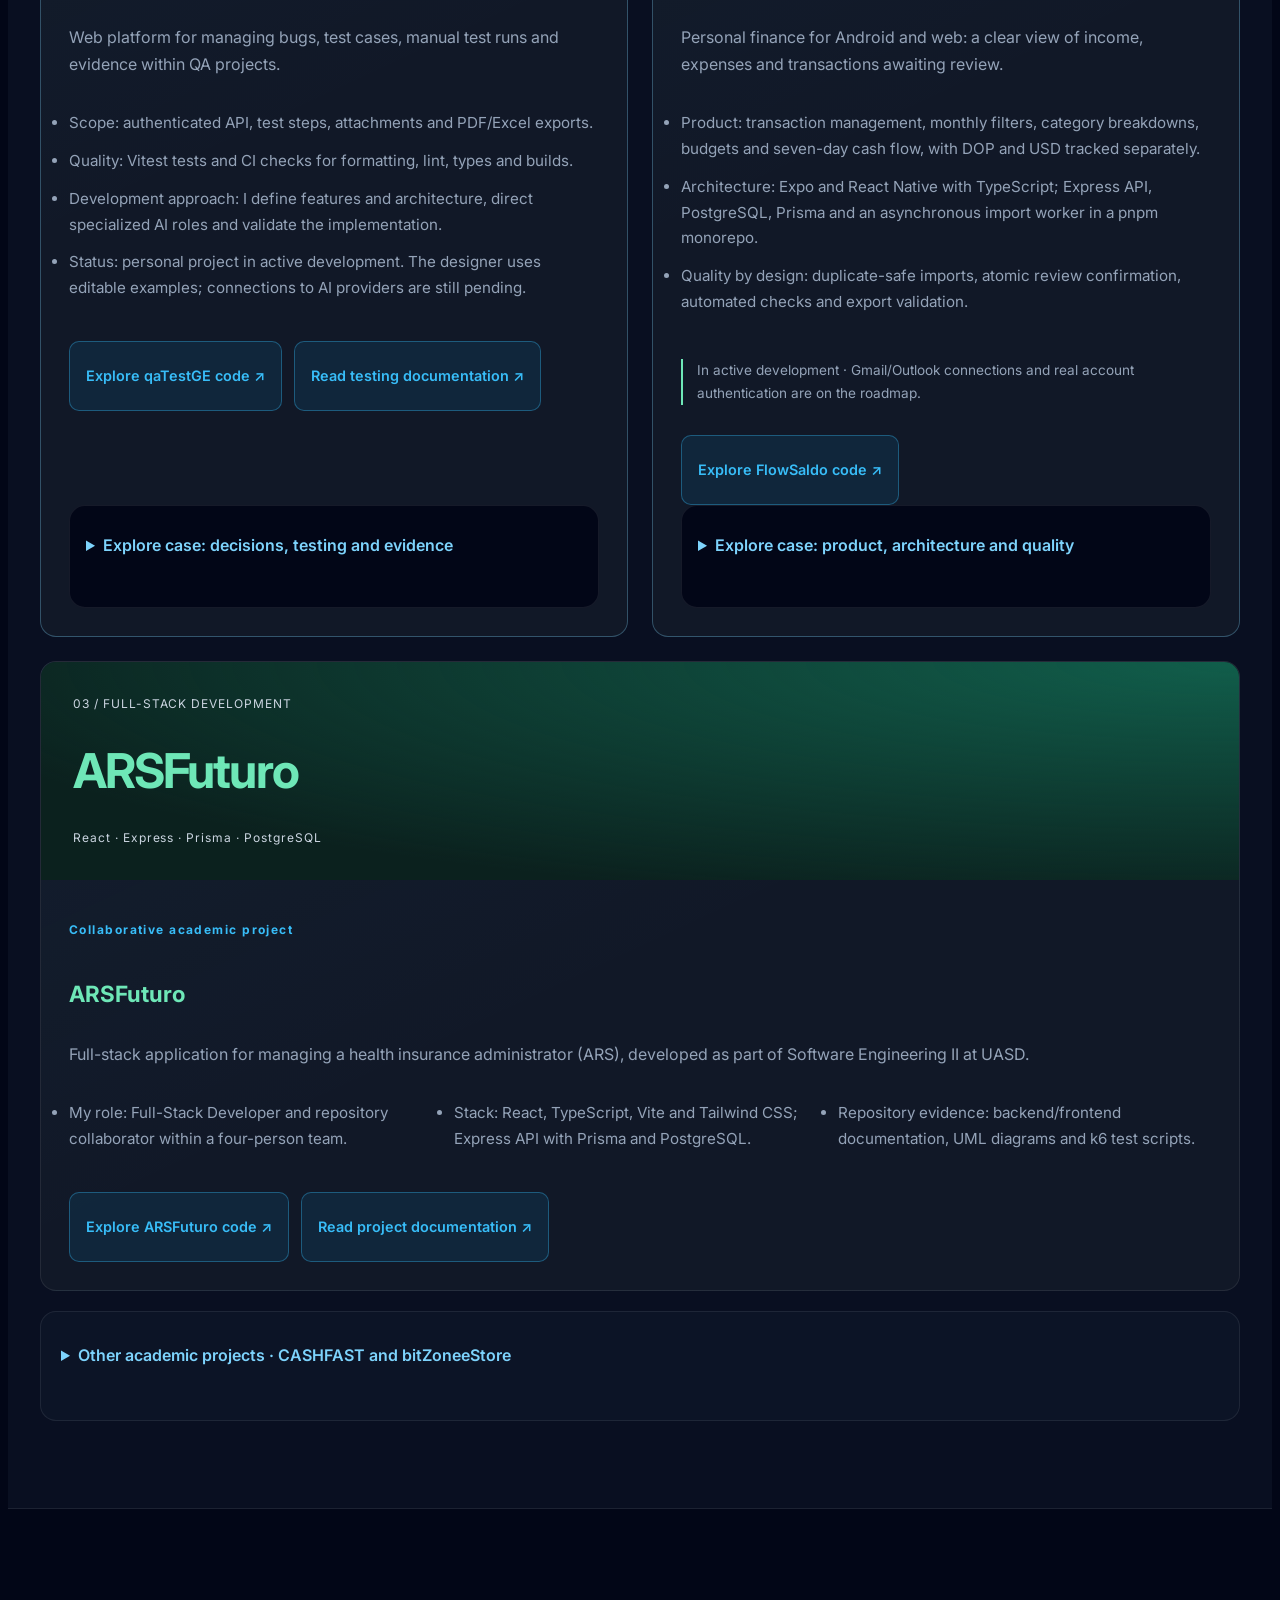
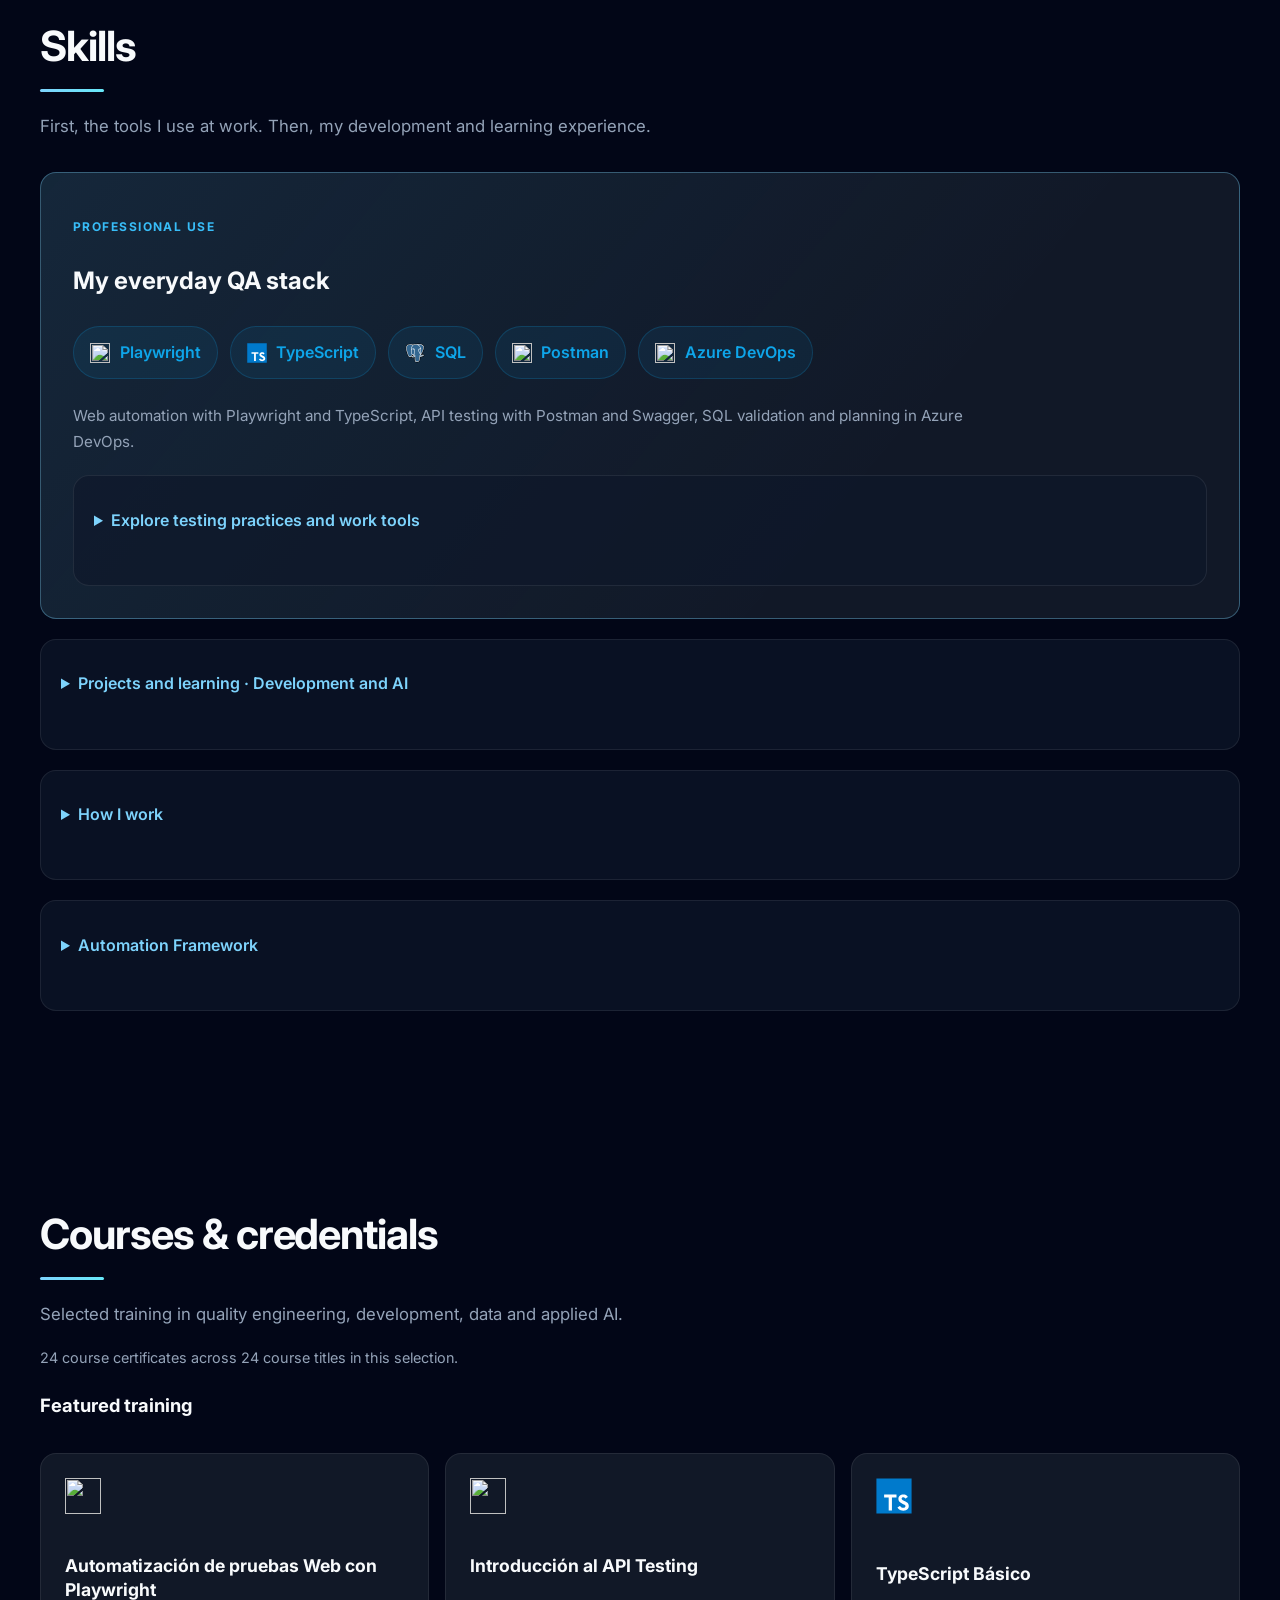
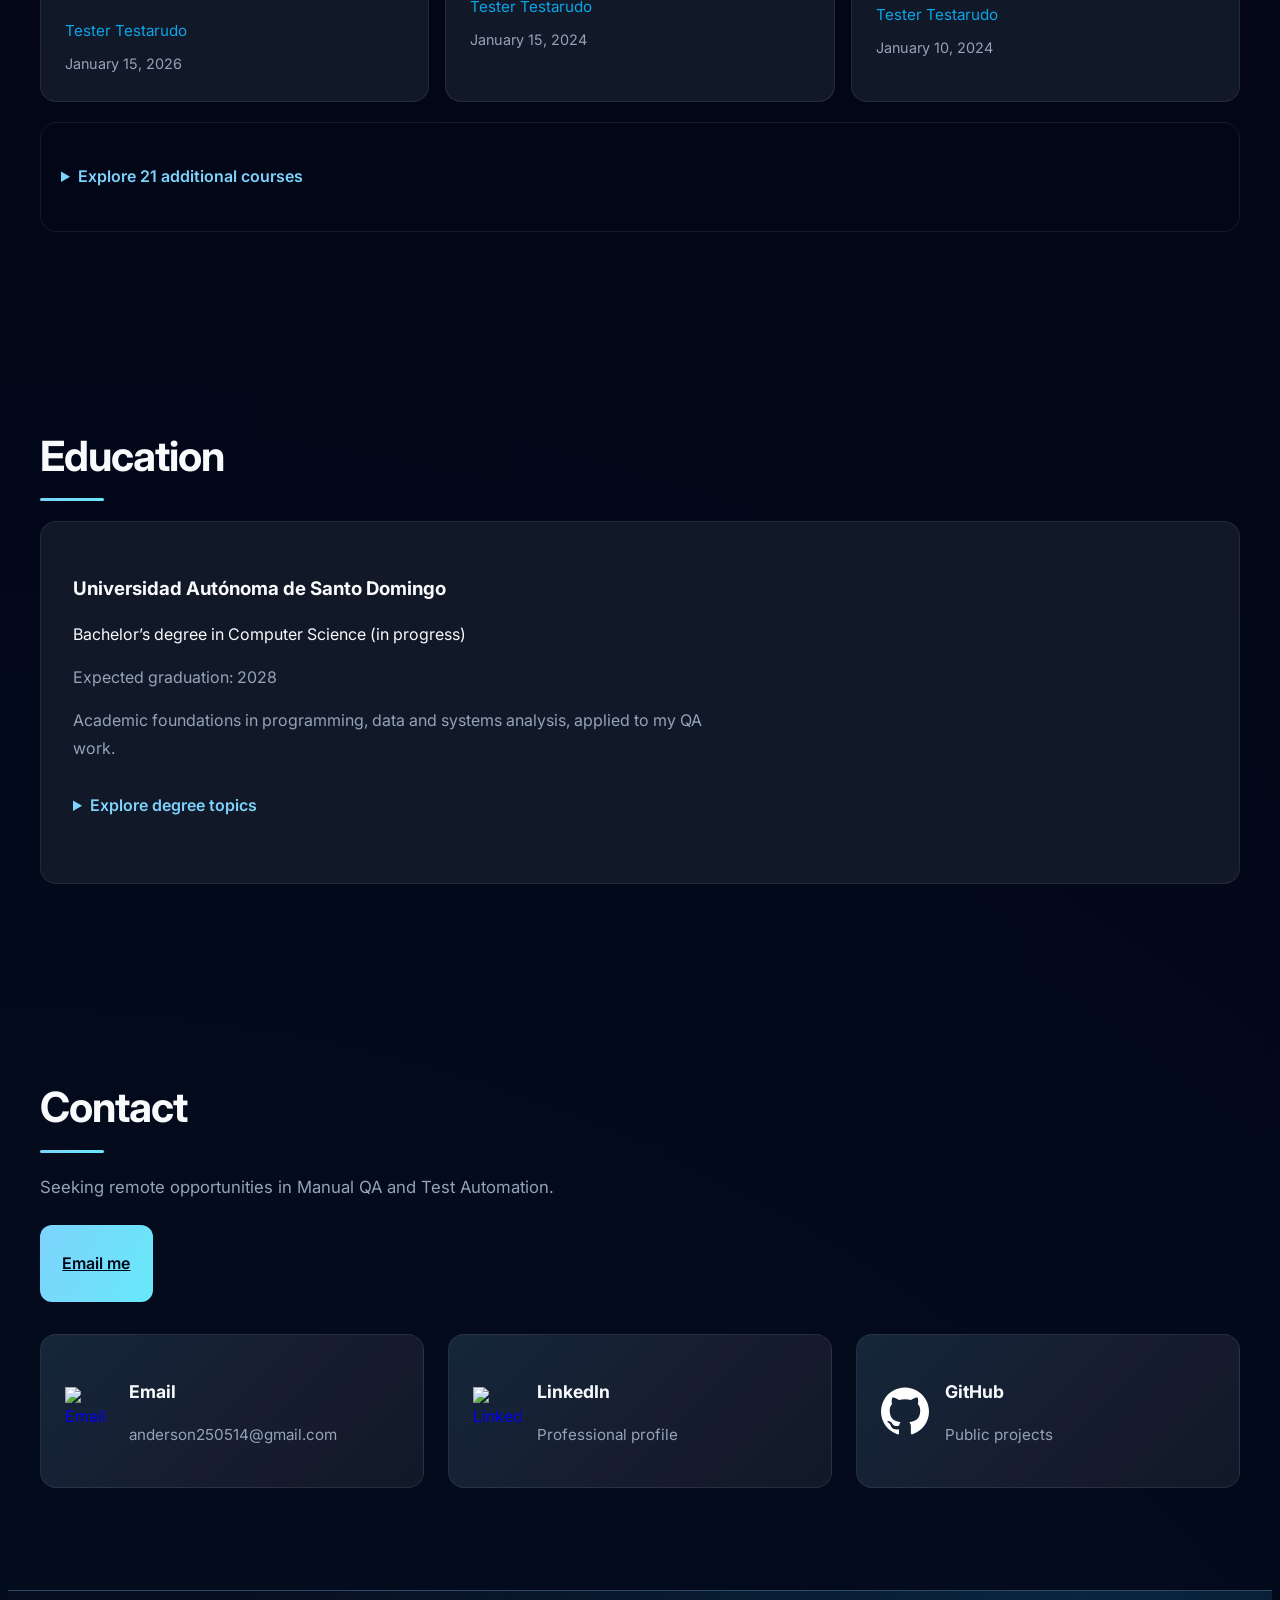
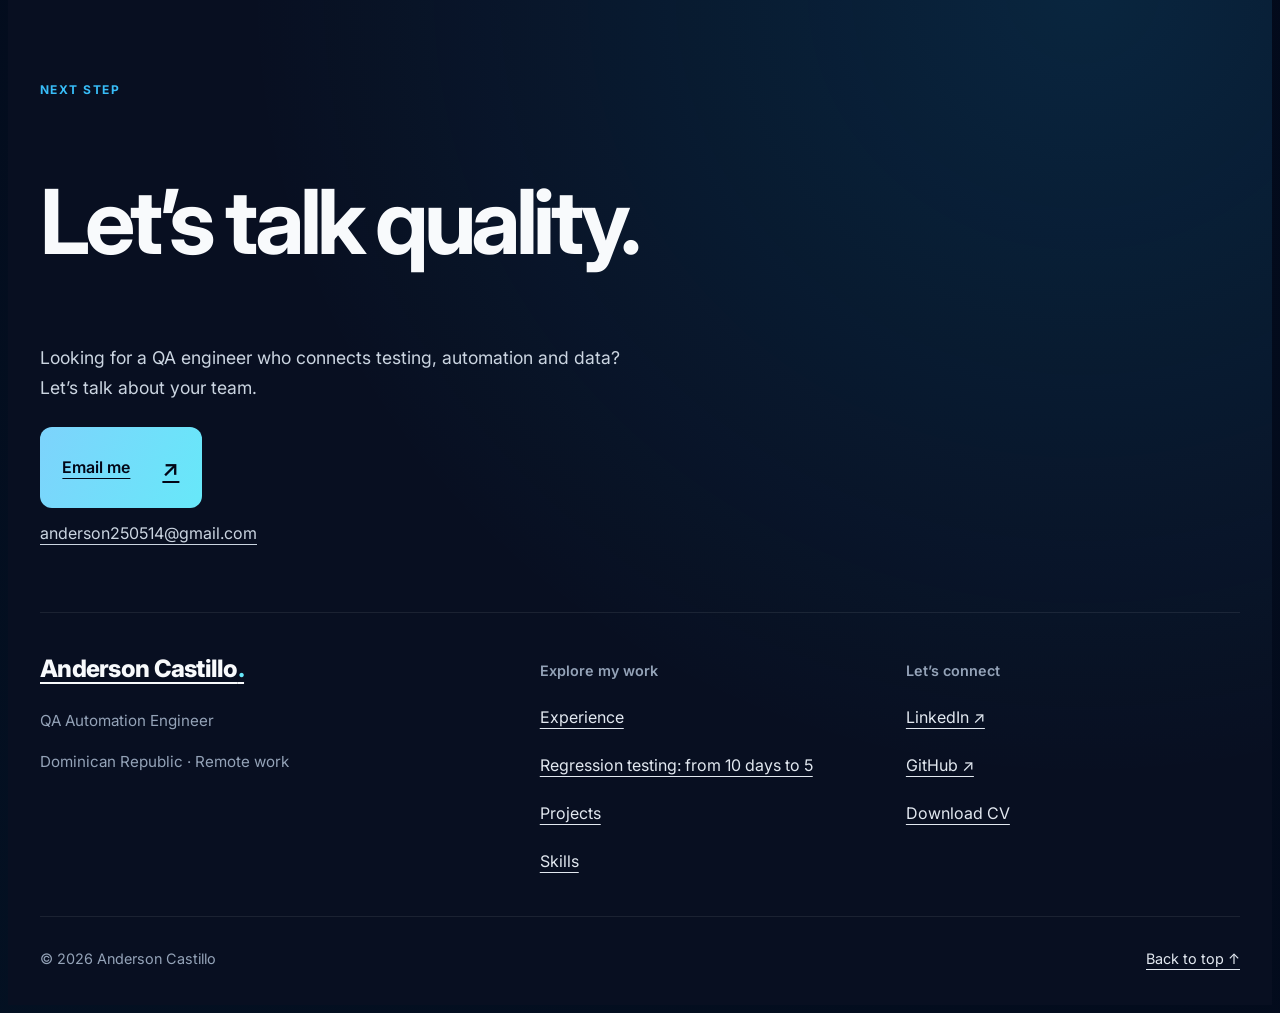
==== commit 7edc0840: "Refine recruiter journey and consolidate portfolio styles" ====
--- a/index.html
+++ b/index.html
@@ -1,72 +1,36 @@
-<!doctype html>
+<!DOCTYPE html>
 <html lang="en">
   <head>
-    <meta charset="UTF-8" />
-    <meta name="viewport" content="width=device-width, initial-scale=1.0" />
-    <link
-      rel="canonical"
-      href="https://andersonacp25.github.io/Portafolio-Anderson-Castillo/"
-    />
-    <meta name="author" content="Anderson Castillo" />
-
-    <meta
-      property="og:title"
-      content="Anderson Castillo | QA Automation Engineer"
-    />
-
-    <meta
-      property="og:description"
-      content="Anderson Castillo, QA Automation Engineer: manual testing, Playwright, TypeScript, API testing, SQL and AI-assisted development. Explore my work."
-    />
-    <meta property="og:type" content="website" />
-    <meta
-      name="description"
-      content="Anderson Castillo, QA Automation Engineer: manual testing, Playwright, TypeScript, API testing, SQL and AI-assisted development. Explore my work."
-    />
+    <meta charset="UTF-8">
+    <meta name="viewport" content="width=device-width, initial-scale=1.0">
+    <link rel="canonical" href="https://andersonacp25.github.io/Portafolio-Anderson-Castillo/">
+    <meta name="author" content="Anderson Castillo">
+
+    <meta property="og:title" content="Anderson Castillo | QA Automation Engineer">
+
+    <meta property="og:description" content="Anderson Castillo, QA Automation Engineer: manual testing, Playwright, TypeScript, API testing, SQL and AI-assisted development. Explore my work.">
+    <meta property="og:type" content="website">
+    <meta name="description" content="Anderson Castillo, QA Automation Engineer: manual testing, Playwright, TypeScript, API testing, SQL and AI-assisted development. Explore my work.">
     <title>Anderson Castillo | QA Automation Engineer</title>
 
-    <link rel="preconnect" href="https://fonts.googleapis.com" />
-    <link rel="preconnect" href="https://fonts.gstatic.com" crossorigin="" />
-    <link
-      href="https://fonts.googleapis.com/css2?family=Inter:wght@300;400;500;600;700;800&amp;display=swap"
-      rel="stylesheet"
-    />
-    <link rel="stylesheet" href="./css/reset.css" />
-    <link rel="stylesheet" href="./css/variables.css" />
-    <link rel="stylesheet" href="./css/styles.css" />
-    <link rel="icon" href="./assets/icons/favicon.svg" type="image/svg+xml" />
-    <meta
-      property="og:url"
-      content="https://andersonacp25.github.io/Portafolio-Anderson-Castillo/"
-    />
-    <meta property="og:site_name" content="Anderson Castillo | QA Portfolio" />
-    <meta property="og:locale" content="en_US" />
-    <meta property="og:locale:alternate" content="es_DO" />
-    <meta name="theme-color" content="#020617" />
-    <meta name="twitter:card" content="summary" />
-    <meta
-      name="twitter:title"
-      content="Anderson Castillo | QA Automation Engineer"
-    />
-    <meta
-      name="twitter:description"
-      content="Anderson Castillo, QA Automation Engineer: manual testing, Playwright, TypeScript, API testing, SQL and AI-assisted development. Explore my work."
-    />
-    <link
-      rel="alternate"
-      hreflang="en"
-      href="https://andersonacp25.github.io/Portafolio-Anderson-Castillo/"
-    />
-    <link
-      rel="alternate"
-      hreflang="es"
-      href="https://andersonacp25.github.io/Portafolio-Anderson-Castillo/es.html"
-    />
-    <link
-      rel="alternate"
-      hreflang="x-default"
-      href="https://andersonacp25.github.io/Portafolio-Anderson-Castillo/"
-    />
+    <link rel="preconnect" href="https://fonts.googleapis.com">
+    <link rel="preconnect" href="https://fonts.gstatic.com" crossorigin="">
+    <link href="https://fonts.googleapis.com/css2?family=Inter:wght@300;400;500;600;700;800&amp;display=swap" rel="stylesheet">
+    <link rel="stylesheet" href="./css/reset.css">
+    <link rel="stylesheet" href="./css/variables.css">
+    <link rel="stylesheet" href="./css/styles.css">
+    <link rel="icon" href="./assets/icons/favicon.svg" type="image/svg+xml">
+    <meta property="og:url" content="https://andersonacp25.github.io/Portafolio-Anderson-Castillo/">
+    <meta property="og:site_name" content="Anderson Castillo | QA Portfolio">
+    <meta property="og:locale" content="en_US">
+    <meta property="og:locale:alternate" content="es_DO">
+    <meta name="theme-color" content="#020617">
+    <meta name="twitter:card" content="summary">
+    <meta name="twitter:title" content="Anderson Castillo | QA Automation Engineer">
+    <meta name="twitter:description" content="Anderson Castillo, QA Automation Engineer: manual testing, Playwright, TypeScript, API testing, SQL and AI-assisted development. Explore my work.">
+    <link rel="alternate" hreflang="en" href="https://andersonacp25.github.io/Portafolio-Anderson-Castillo/">
+    <link rel="alternate" hreflang="es" href="https://andersonacp25.github.io/Portafolio-Anderson-Castillo/es.html">
+    <link rel="alternate" hreflang="x-default" href="https://andersonacp25.github.io/Portafolio-Anderson-Castillo/">
     <script type="application/ld+json" id="profile-schema">{
   "@context": "https://schema.org",
   "@type": "ProfilePage",
@@ -100,98 +64,58 @@
     <header class="header">
       <div class="header__container">
         <a href="#hero" class="header__logo">Anderson Castillo</a>
-        <button
-          class="header__menu"
-          type="button"
-          aria-expanded="false"
-          aria-controls="main-navigation"
-        >
-          <span class="hamburger" aria-hidden="true"
-            ><span></span><span></span><span></span></span
-          ><span class="visually-hidden" data-translate="menu">Menu</span>
+        <button class="header__menu" type="button" aria-expanded="false" aria-controls="main-navigation">
+          <span class="hamburger" aria-hidden="true"><span></span><span></span><span></span></span><span class="visually-hidden" data-translate="menu">Menu</span>
         </button>
-        <nav
-          id="main-navigation"
-          class="header__navigation"
-          aria-label="Main navigation"
-          data-translate-aria="navigation"
-        ><a class="header__link" href="#experience" data-translate="nav_experience">Experience</a><a class="header__link" href="#projects" data-translate="nav_projects">Projects</a><a class="header__link" href="#skills" data-translate="nav_skills">Skills</a><a class="header__link" href="#contact" data-translate="nav_contact">Contact</a></nav>
-        <select
-          class="header__language-selector"
-          aria-label="Language"
-          data-translate-aria="language"
-        >
+        <nav id="main-navigation" class="header__navigation" aria-label="Main navigation" data-translate-aria="navigation"><a class="header__link" href="#experience" data-translate="nav_experience">Experience</a><a class="header__link" href="#projects" data-translate="nav_projects">Projects</a><a class="header__link" href="#skills" data-translate="nav_skills">Skills</a><a class="header__link" href="#contact" data-translate="nav_contact">Contact</a></nav>
+        <select class="header__language-selector" aria-label="Language" data-translate-aria="language">
           <option value="en" selected>English</option>
           <option value="es">Español</option>
         </select>
       </div>
     </header>
-    <noscript
-      ><div class="language-links">
-        <a href="./index.html" hreflang="en" lang="en">English</a
-        ><a href="./es.html" hreflang="es" lang="es">Español</a>
-      </div></noscript
-    >
+    <noscript><div class="language-links">
+        <a href="./index.html" hreflang="en" lang="en">English</a><a href="./es.html" hreflang="es" lang="es">Español</a>
+      </div></noscript>
 
     <main id="main" tabindex="-1">
       <!-- HERO -->
       <section id="hero" class="hero">
         <div class="hero__container">
           <div class="hero__content">
-            <span class="hero__greeting" data-translate="hero_greeting"
-              >Hello, I&#x27;m</span
-            >
+            <span class="hero__greeting" data-translate="hero_greeting">Hello, I&#x27;m</span>
             <h1 class="hero__name">Anderson Castillo</h1>
             <h2 class="hero__title" data-translate="hero_title">QA Automation Engineer</h2>
-            <p class="hero__description" data-translate="hero_description">QA Automation Engineer with over 4 years of experience ensuring software quality through manual and automated testing. Specialized in Playwright, TypeScript, API Testing and SQL validation.</p>
+            <p class="hero__description" data-translate="hero_description">I automate web testing and combine manual, API and SQL validation to speed up regression cycles.</p>
             <p data-translate="availability" class="hero__availability">Seeking remote opportunities in Manual QA and Test Automation.</p>
-            <p class="hero__impact" data-translate="hero_impact">Regression from 10 to 5 days · 50% less time, same coverage</p><div class="hero__actions">
+            <p class="hero__impact" data-translate="hero_impact">10 → 5 regression days · Same coverage</p>
+<div class="hero__actions">
               <a href="mailto:anderson250514@gmail.com" class="button button--primary" data-translate="write_me">Email me</a>
-              <a
-                download=""
-                href="./assets/cv/CV Anderson Castillo - QA Automation Engineer.pdf"
-                class="button button--secondary"
-                data-translate="resume"
-                >Download CV</a
-              >
-              <a
-                href="https://www.linkedin.com/in/anderson-castillo-8ba0a021a/"
-                target="_blank"
-                rel="noopener noreferrer"
-                class="button button--secondary"
-                >LinkedIn</a
-              >
-              <a
-                href="https://github.com/AndersonACP25"
-                target="_blank"
-                rel="noopener noreferrer"
-                class="button button--secondary"
-                >GitHub</a
-              >
-            </div>
+              <a download="" href="./assets/cv/CV%20Anderson%20Castillo%20-%20QA%20Automation%20Engineer.pdf" class="button button--secondary" data-translate="resume">Download CV</a>
+              </div>
             <div class="hero__tech-stack">
               <div class="tech-badge">
-                <img src="./assets/icons/playwright.svg" alt="Playwright" />
+                <img src="./assets/icons/playwright.svg" alt="Playwright">
                 <span>Playwright</span>
               </div>
 
               <div class="tech-badge">
-                <img src="./assets/icons/typescript.svg" alt="TypeScript" />
+                <img src="./assets/icons/typescript.svg" alt="TypeScript">
                 <span>TypeScript</span>
               </div>
 
               <div class="tech-badge">
-                <img src="./assets/icons/mysql.svg" alt="MySQL" />
+                <img src="./assets/icons/mysql.svg" alt="MySQL">
                 <span>MySQL</span>
               </div>
 
               <div class="tech-badge">
-                <img src="./assets/icons/postman.svg" alt="Postman" />
+                <img src="./assets/icons/postman.svg" alt="Postman">
                 <span>Postman</span>
               </div>
 
               <div class="tech-badge">
-                <img src="./assets/icons/azuredevops.svg" alt="Azure DevOps" />
+                <img src="./assets/icons/azuredevops.svg" alt="Azure DevOps">
                 <span>Azure DevOps</span>
               </div>
             </div>
@@ -203,39 +127,28 @@
       <section class="section">
         <div class="section__container">
           <h2 class="section__title" data-translate="metrics_title">Impact at a glance</h2>
-          <div class="metrics"><article class="metric-card metric-card--featured">
+          <div class="metrics">
+<article class="metric-card metric-card--featured">
               <h3 class="metric-card__value">50%</h3>
               <p class="metric-card__label" data-translate="metric_regression">Regression Time Reduction</p>
-              <p
-                data-translate="metric_regression_detail"
-                class="metric-card__detail"
-              >Regression reduced from 10 days to 5 through module automation.</p>
+              <p data-translate="metric_regression_detail" class="metric-card__detail">Regression reduced from 10 days to 5 through module automation.</p>
             </article>
             <article class="metric-card">
               <h3 class="metric-card__value">400+</h3>
               <p class="metric-card__label" data-translate="metric_cases">Automated tests</p>
-              <p
-                data-translate="metric_cases_detail"
-                class="metric-card__detail"
-              >Written in code and maintained in Visual Studio Code.</p>
+              <p data-translate="metric_cases_detail" class="metric-card__detail">Written in code and maintained in Visual Studio Code.</p>
             </article>
             <article class="metric-card">
               <h3 class="metric-card__value">350+</h3>
               <p data-translate="metric_manual" class="metric-card__label">Documented manual test cases</p>
-              <p
-                data-translate="metric_manual_detail"
-                class="metric-card__detail"
-              >Recorded in Azure DevOps for manual test execution.</p>
+              <p data-translate="metric_manual_detail" class="metric-card__detail">Recorded in Azure DevOps for manual test execution.</p>
             </article>
 
 
             <article class="metric-card">
               <h3 class="metric-card__value">4+</h3>
               <p class="metric-card__label" data-translate="metric_experience">Years of Experience</p>
-              <p
-                data-translate="metric_experience_detail"
-                class="metric-card__detail"
-              >In software quality assurance, since May 2022.</p>
+              <p data-translate="metric_experience_detail" class="metric-card__detail">In software quality assurance, since May 2022.</p>
             </article>
           </div>
         </div>
@@ -252,51 +165,88 @@
                 </h3>
                 <p class="experience-card__company">XpertCode</p>
               </div>
-              <span class="experience-card__period" data-translate="period"
-                >May 2022 – Present</span
-              >
+              <span class="experience-card__period" data-translate="period">May 2022 – Present</span>
             </div>
             <div class="experience-overview">
               <h4 class="experience-card__subtitle" data-translate="exp_overview_title">My role at a glance</h4>
-              <p data-translate="exp_overview">I help the team deliver reliable software by connecting requirements, test design and technical validation. I combine exploratory and manual testing with maintainable automation, investigate failures across the interface, APIs and data, and communicate findings so the team can prioritize fixes and make informed release decisions.</p>
-            </div>
-            <h4
-              data-translate="responsibilities"
-              class="experience-card__subtitle"
-            >Responsibilities</h4>
+              <p data-translate="exp_overview">Over 4 years connecting requirements, automation and technical validation to support release decisions.</p>
+            </div>
+            <h4 data-translate="responsibilities" class="experience-card__subtitle">Responsibilities</h4>
             <ul class="experience-card__list">
               <li data-translate="exp_automation">Develop and maintain web test automation with Playwright and TypeScript.</li>
               <li data-translate="exp_api">Validate APIs with Postman and Swagger and check data using SQL.</li>
               <li data-translate="exp_regression">Design and execute manual, functional, smoke and regression tests; document results and follow up on defects.</li>
-              <li data-translate="exp_suites">Organize test suites and shared test steps to reuse scenarios and simplify test maintenance.</li>
+              </ul>
+            <h4 data-translate="achievements" class="experience-card__subtitle">Selected achievements</h4>
+            <ul class="experience-card__list experience-card__list--achievements">
+              <li data-translate="achievement_regression">Reduced regression testing from 10 to 5 days by automating modules, helping shorten delivery cycles.</li>
+              <li data-translate="achievement_cases">Developed 400+ automated tests in code.</li>
+              <li data-translate="achievement_manual">Documented 350+ manual test cases in Azure DevOps.</li>
+              </ul>
+            <details class="content-details"><summary data-translate="experience_more">Explore additional responsibilities and contributions</summary><ul class="experience-card__list">
+<li data-translate="exp_suites">Organize test suites and shared test steps to reuse scenarios and simplify test maintenance.</li>
               <li data-translate="exp_plans">Create and organize Test Plans, Test Suites and Test Cases in Azure DevOps to structure test planning and execution.</li>
               <li data-translate="exp_branches">Manage a three-branch workflow for the automation project: coordinate contributions from two QA engineers on different teams, merge their branches and subsequently integrate changes into master.</li>
               <li data-translate="exp_templates">Design bug and QA Task templates in Azure DevOps to standardize Work Item creation, keep information consistent and streamline my daily workflow.</li>
 
               <li data-translate="exp_certification">Prepare user story validation documents with test results and evidence.</li>
-            </ul>
-            <h4 data-translate="achievements" class="experience-card__subtitle">Selected achievements</h4>
-            <ul
-              class="experience-card__list experience-card__list--achievements"
-            >
-              <li data-translate="achievement_regression">Reduced regression testing from 10 to 5 days by automating modules, helping shorten delivery cycles.</li>
-              <li data-translate="achievement_cases">Developed 400+ automated tests in code.</li>
-              <li data-translate="achievement_manual">Documented 350+ manual test cases in Azure DevOps.</li>
-              <li data-translate="achievement_sql">Created and documented reusable SQL queries for QA validation, reducing repetitive work and improving data checks.</li>
-            </ul>
-            <a
-              data-translate="case_link"
-              class="project-link"
-              href="#case-study-regression"
-              >Explore the regression case study</a
-            >
-            <a
-              data-translate="sql_case_link"
-              class="project-link"
-              href="#case-study-sql"
-              >Read the reusable SQL case study</a
-            >
-          </article>
+            <li data-translate="achievement_sql">Created and documented reusable SQL queries for QA validation, reducing repetitive work and improving data checks.</li>
+            </ul></details><a data-translate="case_link" class="project-link" href="#case-study-regression">Explore the regression case study</a>
+            <a data-translate="sql_case_link" class="project-link" href="#case-study-sql">Read the reusable SQL case study</a>
+          <details class="content-details experience-evidence" id="case-study-sql"><summary data-translate="sql_case_link">Read the reusable SQL case study</summary><p data-translate="sql_case_eyebrow" class="eyebrow">CASE STUDY · DATA VALIDATION</p>
+          <h4 data-translate="sql_case_title">Reusable SQL: from scattered checks to a shared Wiki</h4>
+          <p data-translate="sql_case_intro" class="section__text">I built and documented a reusable query catalogue so QA, developers and the Product Owner could retrieve the data needed for recurring use cases without rebuilding each query from scratch.</p>
+          <div class="sql-comparison">
+            <div class="sql-comparison__item">
+              <h5 data-translate="sql_case_before_title">Before: scattered investigation</h5>
+              <p data-translate="sql_case_before">Multiple application tabs and endpoint responses had to be compared to find the required values.</p>
+            </div>
+            <div class="sql-comparison__item">
+              <h5 data-translate="sql_case_after_title">After: a reusable team reference</h5>
+              <p data-translate="sql_case_after">A shared Azure DevOps Wiki documented queries, their purpose, usage conditions and alternatives.</p>
+            </div>
+          </div>
+          <div class="case-summary">
+<div>
+<h5 data-translate="summary_problem">Problem</h5>
+<p data-translate="sql_summary_problem">Validation required comparing screens and API responses and rebuilding queries.</p>
+</div>
+<div>
+<h5 data-translate="summary_action">Action</h5>
+<p data-translate="sql_summary_action">I investigated relationships, checked queries incrementally and documented their use in a shared Wiki.</p>
+</div>
+<div>
+<h5 data-translate="summary_result">Result</h5>
+<p data-translate="sql_summary_result">Reusable queries for QA, developers and the PO. Qualitative improvement; no measured time-saving percentage.</p>
+</div>
+</div>
+<div class="case-body">
+              <div class="case-block">
+                <h5 data-translate="sql_case_context_title">Context &amp; recurring problem</h5>
+                <p data-translate="sql_case_context">The application had more than 120 pages and many related database tables. Data validation across maintenance screens required joins, filtering, grouping and ordering. Working in SQL Server Management Studio (SSMS), I needed to retrieve related values more directly instead of repeatedly comparing screens and API responses.</p>
+              </div>
+              <div class="case-block">
+                <h5 data-translate="sql_case_method_title">Building the query catalogue</h5>
+                <ol>
+                  <li data-translate="sql_case_map">For each maintenance screen, identify the base table and its relationships, using my knowledge of the application flow. This investigation and documentation took several weeks.</li>
+                  <li data-translate="sql_case_queries">Combine JOIN and WHERE clauses with GROUP BY, HAVING and ORDER BY as required by the use case, so the result presented the values needed for validation.</li>
+                  <li data-translate="sql_case_validate">Test queries locally before publishing. Split long queries into smaller parts, check each part, then add joins progressively and verify that the returned data and WHERE conditions matched the intended scenario.</li>
+                  <li data-translate="sql_case_document">Publish each query in the Azure DevOps Wiki with a short explanation of why it existed, the specific cases where it applied and alternatives. Team members could access and update the documentation.</li>
+                  <li data-translate="sql_case_procedures">Document stored procedures used within specific workflows so their execution context was available alongside the queries.</li>
+                </ol>
+              </div>
+              <div class="case-block">
+                <h5 data-translate="sql_case_result_title">Observed impact</h5>
+                <p data-translate="sql_case_result">The catalogue supported user story validation, certification testing, regression and production release activities. It reduced the need to recreate queries and made recurring data lookups more accessible to QA, developers and the Product Owner.</p>
+                <p data-translate="sql_case_measurement">This was a qualitative improvement in reuse and access to knowledge; I did not record a time-saving percentage or database performance benchmark.</p>
+              </div>
+              <div class="case-block">
+                <h5 data-translate="sql_case_learning_title">What this work demonstrates</h5>
+                <p data-translate="sql_case_learning">Investigating table relationships, checking intermediate results and documenting query intent turned individual troubleshooting into a shared team resource. Reuse was supported by understanding when a query applied, rather than treating every query as interchangeable.</p>
+              </div>
+              <p data-translate="sql_case_note" class="case-note">The Wiki and queries are internal. This anonymized account describes the method and observed benefits without publishing table names, records or execution instructions.</p>
+            </div>
+          </details></article>
         </div>
       </section>
 <section class="section section--surface" id="case-study-regression">
@@ -304,25 +254,37 @@
           <p data-translate="case_eyebrow" class="eyebrow">PROFESSIONAL CASE STUDY</p>
           <h2 data-translate="case_title" class="section__title">Regression testing: from 10 days to 5</h2>
           <p data-translate="case_intro" class="section__text">Module-based automation helped a two-person QA team complete regression across more than 120 application pages while continuing to test sprint work.</p>
-          <figure class="regression-chart"><figcaption data-translate="chart_caption">Full regression cycle duration · days</figcaption><div class="regression-chart__row"><span class="" data-translate="case_before">Before: manual regression</span><div class="regression-chart__bar regression-chart__bar--before"><strong class="" data-translate="case_days_ten">10 days</strong></div></div><div class="regression-chart__row"><span class="" data-translate="case_after">After: combined regression</span><div class="regression-chart__bar regression-chart__bar--after"><strong class="" data-translate="case_days_five">5 days</strong></div></div></figure><div class="case-metrics">
+          <figure class="regression-chart"><figcaption data-translate="chart_caption">Full regression cycle duration · days</figcaption><div class="regression-chart__row">
+<span data-translate="case_before">Before: manual regression</span><div class="regression-chart__bar regression-chart__bar--before"><strong data-translate="case_days_ten">10 days</strong></div>
+</div>
+<div class="regression-chart__row">
+<span data-translate="case_after">After: combined regression</span><div class="regression-chart__bar regression-chart__bar--after"><strong data-translate="case_days_five">5 days</strong></div>
+</div></figure><div class="case-metrics">
             <div class="case-metric">
-              <strong data-translate="case_days_ten">10 days</strong
-              ><span data-translate="case_before"
-                >Before: manual regression</span
-              >
+              <strong data-translate="case_days_ten">10 days</strong><span data-translate="case_before">Before: manual regression</span>
             </div>
             <div class="case-metric">
-              <strong data-translate="case_days_five">5 days</strong
-              ><span data-translate="case_after"
-                >After: combined regression</span
-              >
+              <strong data-translate="case_days_five">5 days</strong><span data-translate="case_after">After: combined regression</span>
             </div>
             <div class="case-metric">
-              <strong>50%</strong
-              ><span data-translate="case_reduction">Less regression time</span>
+              <strong>50%</strong><span data-translate="case_reduction">Less regression time</span>
             </div>
           </div>
-          <div class="case-summary"><div><h3 class="" data-translate="summary_problem">Problem</h3><p class="" data-translate="reg_summary_problem">Manual regression across 120+ pages took 10 days alongside sprint testing.</p></div><div><h3 class="" data-translate="summary_action">Action</h3><p class="" data-translate="reg_summary_action">I designed and implemented most of the Playwright + TypeScript framework and organized module-based execution.</p></div><div><h3 class="" data-translate="summary_result">Result</h3><p class="" data-translate="reg_summary_result">A 5-day full cycle with the same coverage, combining automation, manual testing and failure analysis.</p></div></div><details class="case-details">
+          <div class="case-summary">
+<div>
+<h3 data-translate="summary_problem">Problem</h3>
+<p data-translate="reg_summary_problem">Manual regression across 120+ pages took 10 days alongside sprint testing.</p>
+</div>
+<div>
+<h3 data-translate="summary_action">Action</h3>
+<p data-translate="reg_summary_action">I designed and implemented most of the Playwright + TypeScript framework and organized module-based execution.</p>
+</div>
+<div>
+<h3 data-translate="summary_result">Result</h3>
+<p data-translate="reg_summary_result">A 5-day full cycle with the same coverage, combining automation, manual testing and failure analysis.</p>
+</div>
+</div>
+<details class="case-details">
             <summary data-translate="case_read">Read more: decisions and evidence</summary>
             <div class="case-body">
               <div class="case-block">
@@ -361,12 +323,11 @@
         <div class="section__container">
           <p class="eyebrow" data-translate="projects_eyebrow">SELECTED WORK</p>
           <h2 class="section__title" data-translate="projects_title">From quality strategy to working software</h2>
-          <p class="section__text" data-translate="projects_intro">Explore my personal and academic projects, their scope, lessons learned and available source code.</p>
+          <p class="section__text" data-translate="projects_intro">Two personal products, a full-stack collaboration and other academic projects. Explore my contribution and the evidence behind each.</p>
           <div class="project-grid">
-            <article class="project-card">
+            <article class="project-card project-card--featured" id="project-qatestge">
               <div class="project-card__visual" aria-hidden="true">
-                <span>01 / QA ENGINEERING</span><strong>qaTestGE</strong
-                ><span>React · TypeScript · PostgreSQL</span>
+                <span>01 / QA ENGINEERING</span><strong>qaTestGE</strong><span>React · TypeScript · PostgreSQL</span>
               </div>
               <div class="project-card__body">
                 <p class="eyebrow" data-translate="personal_project">Personal project</p>
@@ -379,66 +340,141 @@
                   <li data-translate="qa_status">Status: personal project in active development. The designer uses editable examples; connections to AI providers are still pending.</li>
                 </ul>
                 <div class="project-card__actions">
-                  <a
-                    data-translate="qa_case_link"
-                    class="project-link"
-                    href="#case-study-qatestge"
-                    >Read the AI-assisted development case</a
-                  >
-                  <a
-                    class="project-link"
-                    href="https://github.com/AndersonACP25/qaTestGE"
-                    target="_blank"
-                    rel="noopener noreferrer"
-                    data-translate="qa_source"
-                    >Explore qaTestGE code ↗</a
-                  ><a
-                    class="project-link"
-                    href="https://github.com/AndersonACP25/qaTestGE/blob/main/docs/TESTING.md"
-                    target="_blank"
-                    rel="noopener noreferrer"
-                    data-translate="testing_docs"
-                    >Read testing documentation ↗</a
-                  >
-                </div>
-              </div>
-            </article>
-            <article class="project-card">
-              <div
-                class="project-card__visual project-card__visual--alt"
-                aria-hidden="true"
-              >
-                <span>02 / SOFTWARE DEVELOPMENT</span><strong>CASHFAST</strong
-                ><span>Java · Desktop</span>
+                  <a class="project-link" href="https://github.com/AndersonACP25/qaTestGE" target="_blank" rel="noopener noreferrer" data-translate="qa_source">Explore qaTestGE code ↗</a><a class="project-link" href="https://github.com/AndersonACP25/qaTestGE/blob/main/docs/TESTING.md" target="_blank" rel="noopener noreferrer" data-translate="testing_docs">Read testing documentation ↗</a>
+                </div>
+              <details class="content-details project-case" id="case-study-qatestge"><summary data-translate="qa_case_link">Explore case: decisions, testing and evidence</summary><p data-translate="qa_case_eyebrow" class="eyebrow">CASE STUDY · PERSONAL PROJECT</p>
+          <h4 data-translate="qa_case_title">qaTestGE: directing AI, validating the product</h4>
+          <p data-translate="qa_case_intro" class="section__text">A QA workspace born from a fragmented workflow across Gemini Gems and ChatGPT projects. I direct the product and its implementation with AI assistance; development is ongoing.</p>
+          <div class="qa-case-facts">
+            <span data-translate="qa_case_status" class="skill-tag">In development</span>
+            <p data-translate="qa_case_fact">Human direction · AI assistance · QA validation</p>
+          </div>
+          <div class="case-summary">
+<div>
+<h5 data-translate="summary_problem">Problem</h5>
+<p data-translate="qa_summary_problem">Cases, bugs and runs were scattered; test cases needed multiple steps.</p>
+</div>
+<div>
+<h5 data-translate="summary_action">Action</h5>
+<p data-translate="qa_summary_action">I define requirements, guide AI-assisted development and validate real QA workflows.</p>
+</div>
+<div>
+<h5 data-translate="summary_result">Result</h5>
+<p data-translate="qa_summary_result">Multi-step cases, bugs, evidence and exports. In development; AI generation remains planned.</p>
+</div>
+</div>
+<div class="case-body">
+              <div class="case-block">
+                <h5 data-translate="qa_case_problem_title">Problem &amp; intended users</h5>
+                <p data-translate="qa_case_problem">I used separate assistants to prepare edge cases, UAT, sanity and other test categories. My goal is to bring case design, bugs, tags, manual test runs and exports together in one workspace for QA professionals. Faster AI-assisted case generation and feedback are product goals, not capabilities already delivered.</p>
+              </div>
+              <div class="case-block">
+                <h5 data-translate="qa_case_role_title">My role &amp; AI collaboration</h5>
+                <p data-translate="qa_case_role">I define features, architecture, bugs to resolve and the working context. AI helps turn those decisions into code. I use OpenCode and Codex, reusable skills and a prompt structure of Role, Context, Requirements and Output; I remain responsible for evaluating the implementation.</p>
+                <p data-translate="qa_case_roles">I organize assistance into architecture/orchestration, bug hunting, backend, frontend, code review, testing, UI and UX roles. These are development responsibilities assigned to AI assistants, not autonomous agents built into the product.</p>
+              </div>
+              <div class="case-block">
+                <h5 data-translate="qa_case_context_title">Context, memory &amp; retrieval</h5>
+                <p data-translate="qa_case_context">AGENTS.md records project rules and MEMORY.md preserves working context. I use an Obsidian MCP connection and am starting a RAG/second-brain workflow while migrating my notes. This is part of my development process, not a search or RAG feature offered by qaTestGE.</p>
+              </div>
+              <div class="case-block">
+                <h5 data-translate="qa_case_defect_title">A real correction: test cases need multiple steps</h5>
+                <p data-translate="qa_case_defect">The first designer treated a test case as a single step. During a local end-to-end walkthrough, I found that this did not represent a QA test procedure. I clarified the requirement through a more precise prompt and corrected the design to support a sequence of actions and expected results.</p>
+                <p data-translate="qa_case_defect_result">The current repository models steps as an array with action and expectedResult, and documents up to 100 steps per saved case. The screenshot shows editable examples and explicit saving; it does not demonstrate AI generation.</p>
+              </div>
+              <div class="case-block">
+                <h5 data-translate="qa_case_validation_title">Architecture &amp; validation</h5>
+                <p data-translate="qa_case_validation">The current implementation uses React, TypeScript and Vite with an Express API and PostgreSQL through pg, following an MVC-style separation. I use ESLint and Prettier for consistency and unit tests before accepting changes. The repository also contains API tests with Vitest/Supertest and CI checks.</p>
+                <p data-translate="qa_case_validation_flow">For manual validation, I simulate daily QA work: create a bug and check that the flow is understandable, accessible from the workspace and consistent with the intended use case. Linting and formatting help maintainability; they do not establish security by themselves.</p>
+              </div>
+              <div class="case-block">
+                <h5 data-translate="qa_case_current_title">Implemented today</h5>
+                <p data-translate="qa_case_current">Management of bugs, multi-step test cases, evidence and tags; manual test runs; registration/login and account settings. Individual bugs and cases can be exported to PDF, Excel and Markdown, while the designer exports its editable examples to Excel/PDF. ExcelJS, jsPDF and SwaggerUI support export and API documentation workflows.</p>
+              </div>
+              <div class="case-block">
+                <h5 data-translate="qa_case_limits_title">Limits &amp; next steps</h5>
+                <p data-translate="qa_case_limits">No connection to AI providers via API keys is implemented. The designer does not analyze the description or generate AI proposals, and test runs are manual records rather than an automated execution engine. Account settings do not imply a team/user administration module.</p>
+                <p data-translate="qa_case_next">My current priorities are test suites and user/project management. SonarQube and k6 performance testing are planned improvements; I do not present them as completed checks or claim a measured productivity gain yet.</p>
+              </div>
+              <div class="case-block">
+                <h5 data-translate="qa_case_evidence_title">Screenshots &amp; public evidence</h5>
+                <div class="case-gallery">
+                  <figure class="case-figure">
+                    <a href="./assets/projects/qatestge-designer.webp" target="_blank" rel="noopener noreferrer" data-translate-aria="qa_designer_open" aria-label="Open the test case designer screenshot"><img src="./assets/projects/qatestge-designer.webp" alt="" width="1440" height="810" loading="lazy"></a>
+                    <figcaption data-translate="qa_designer_caption">Test case designer: editable examples, multiple steps and a visible notice that AI is not connected. Open the screenshot to inspect it.</figcaption>
+                  </figure>
+                  <figure class="case-figure">
+                    <a href="./assets/projects/qatestge-login.webp" target="_blank" rel="noopener noreferrer" data-translate-aria="qa_login_open" aria-label="Open the login screenshot"><img src="./assets/projects/qatestge-login.webp" alt="" width="1440" height="661" loading="lazy"></a>
+                    <figcaption data-translate="qa_login_caption">Current access screen with login and registration. Screenshot supplied by the project author.</figcaption>
+                  </figure>
+                </div>
+                <div class="project-card__actions">
+                  <a data-translate="qa_case_model" class="project-link" href="https://github.com/AndersonACP25/qaTestGE/blob/main/backend/src/models/test-case.model.ts" target="_blank" rel="noopener noreferrer">Review the multi-step case model ↗</a><a data-translate="qa_case_docs" class="project-link" href="https://github.com/AndersonACP25/qaTestGE" target="_blank" rel="noopener noreferrer">Review current functionality and limits ↗</a><a data-translate="qa_case_testing" class="project-link" href="https://github.com/AndersonACP25/qaTestGE/blob/main/docs/TESTING.md" target="_blank" rel="noopener noreferrer">Review testing documentation ↗</a>
+                </div>
+              </div>
+            </div>
+          <a href="#case-study-qatestge" class="case-permalink" data-translate="case_permalink">Link to this case</a></details>
+</div>
+            </article>
+            <article class="project-card project-card--flow project-card--featured" id="project-flowsaldo">
+              <div class="project-card__visual project-card__visual--flow" aria-hidden="true">
+                <span>02 / MOBILE + WEB</span><strong>FlowSaldo</strong>
+                <span>Expo · React Native · TypeScript · PostgreSQL</span>
               </div>
               <div class="project-card__body">
-                <p class="eyebrow" data-translate="academic_project">Academic project</p>
-                <h3>CASHFAST</h3>
-                <p data-translate="project_cash">Java final project focused on remittance management, with desktop screens documented in the repository.</p>
-                <ul class="project-card__details">
-                  <li data-translate="cash_scope">Scope: login, registration, remittance queries and exchange rates.</li>
-                  <li data-translate="cash_evidence">Evidence: interface screenshots, reports and remittance receipts in the README.</li>
-                </ul>
+                <p class="eyebrow" data-translate="personal_project">Personal project</p>
+                <h3>FlowSaldo</h3>
+<p data-translate="flow_description">Personal finance for Android and web: a clear view of income, expenses and transactions awaiting review.</p>
+<ul class="project-card__details">
+<li data-translate="flow_scope">Product: transaction management, monthly filters, category breakdowns, budgets and seven-day cash flow, with DOP and USD tracked separately.</li>
+<li data-translate="flow_architecture">Architecture: Expo and React Native with TypeScript; Express API, PostgreSQL, Prisma and an asynchronous import worker in a pnpm monorepo.</li>
+<li data-translate="flow_quality">Quality by design: duplicate-safe imports, atomic review confirmation, automated checks and export validation.</li>
+</ul>
+<p data-translate="flow_status" class="flow-status">In active development · Gmail/Outlook connections and real account authentication are on the roadmap.</p>
                 <div class="project-card__actions">
-                  <a
-                    class="project-link"
-                    href="https://github.com/AndersonACP25/ProyectoFinalRemesa-CASHFAST"
-                    target="_blank"
-                    rel="noopener noreferrer"
-                    data-translate="cash_source"
-                    >Explore CASHFAST code and screens ↗</a
-                  >
-                </div>
-              </div>
-            </article>
-            <article class="project-card">
-              <div
-                class="project-card__visual project-card__visual--ars"
-                aria-hidden="true"
-              >
-                <span>03 / FULL-STACK DEVELOPMENT</span
-                ><strong>ARSFuturo</strong
-                ><span>React · Express · Prisma · PostgreSQL</span>
+                  <a class="project-link" href="https://github.com/AndersonACP25/FlowSaldo" target="_blank" rel="noopener noreferrer" data-translate="flow_source">Explore FlowSaldo code ↗</a>
+                </div>
+              <details class="content-details project-case" id="case-study-flowsaldo"><summary data-translate="flow_case_link">Explore case: product, architecture and quality</summary><p data-translate="flow_eyebrow" class="eyebrow">PERSONAL PROJECT · MOBILE + WEB</p>
+<h4 data-translate="flow_title">FlowSaldo: turning financial activity into clarity</h4>
+<p data-translate="flow_intro" class="section__text">A financial workspace that connects product design, backend architecture and QA. I define the requirements, guide AI-assisted development and validate complete user journeys.</p>
+<div class="case-summary">
+<div>
+<h5 data-translate="summary_problem">Problem</h5>
+<p data-translate="flow_summary_problem">Bring transactions and import review into a clear financial experience.</p>
+</div>
+<div>
+<h5 data-translate="summary_action">Action</h5>
+<p data-translate="flow_summary_action">I define the product and validate an architecture separating ingestion, confirmation and transactions.</p>
+</div>
+<div>
+<h5 data-translate="summary_result">Result</h5>
+<p data-translate="flow_summary_result">Financial management and synthetic import review. Bank email connections and real authentication remain planned.</p>
+</div>
+</div>
+<div class="case-body">
+<div class="case-block">
+<h5 data-translate="flow_ready_title">The experience today</h5>
+<p data-translate="flow_ready">Manage transactions, review synthetic email imports before confirming them, filter by month and currency, and understand spending through categories, budgets and cash-flow views. Account settings include currency and balance visibility preferences; login and registration currently demonstrate the visual experience.</p>
+</div>
+<div class="case-block">
+<h5 data-translate="flow_engine_title">A foundation built for reliable data</h5>
+<p data-translate="flow_engine">The API and worker separate ingestion from accounting. Idempotency prevents duplicate imports, while transactional confirmation creates a movement only once. Domain rules remain separate from the interface, and CSV export uses explicit columns and validation.</p>
+</div>
+<div class="case-block">
+<h5 data-translate="flow_ai_title">Structured AI-assisted development</h5>
+<p data-translate="flow_ai">Provider-neutral instructions coordinate architecture, implementation, QA and review. Dedicated language and export guardian profiles support consistent copy and deliverables; the project also includes automated checks for pluralization patterns and tabular exports.</p>
+</div>
+<div class="case-block">
+<h5 data-translate="flow_next_title">Product vision · next milestones</h5>
+<p data-translate="flow_next">Connect Gmail and Outlook through OAuth, expand bank-specific parsing, enable real user accounts and introduce assisted classification. These milestones extend the current review-first workflow and remain planned capabilities.</p>
+</div>
+</div>
+<a href="#case-study-flowsaldo" class="case-permalink" data-translate="case_permalink">Link to this case</a></details>
+</div>
+            </article>
+            <article class="project-card project-card--supporting" id="project-arsfuturo">
+              <div class="project-card__visual project-card__visual--ars" aria-hidden="true">
+                <span>03 / FULL-STACK DEVELOPMENT</span><strong>ARSFuturo</strong><span>React · Express · Prisma · PostgreSQL</span>
               </div>
               <div class="project-card__body">
                 <p data-translate="team_project" class="eyebrow">Collaborative academic project</p>
@@ -450,37 +486,26 @@
                   <li data-translate="ars_evidence">Repository evidence: backend/frontend documentation, UML diagrams and k6 test scripts.</li>
                 </ul>
                 <div class="project-card__actions">
-                  <a
-                    data-translate="ars_source"
-                    class="project-link"
-                    href="https://github.com/kleibergpm/INF-5250-arsfuturo"
-                    target="_blank"
-                    rel="noopener noreferrer"
-                    >Explore ARSFuturo code ↗</a
-                  ><a
-                    data-translate="ars_docs"
-                    class="project-link"
-                    href="https://github.com/kleibergpm/INF-5250-arsfuturo#documentación-por-módulo"
-                    target="_blank"
-                    rel="noopener noreferrer"
-                    >Read project documentation ↗</a
-                  >
-                </div>
-              </div>
-            </article>
-            <article class="project-card project-card--flow" id="project-flowsaldo">
-              <div class="project-card__visual project-card__visual--flow" aria-hidden="true">
-                <span>04 / MOBILE + WEB</span><strong>FlowSaldo</strong>
-                <span>Expo · React Native · TypeScript · PostgreSQL</span>
+                  <a data-translate="ars_source" class="project-link" href="https://github.com/kleibergpm/INF-5250-arsfuturo" target="_blank" rel="noopener noreferrer">Explore ARSFuturo code ↗</a><a data-translate="ars_docs" class="project-link" href="https://github.com/kleibergpm/INF-5250-arsfuturo#documentaci%C3%B3n-por-m%C3%B3dulo" target="_blank" rel="noopener noreferrer">Read project documentation ↗</a>
+                </div>
+              </div>
+            </article>
+            </div>
+        <details class="content-details other-projects"><summary data-translate="other_projects">Other academic projects · CASHFAST and bitZoneeStore</summary><div class="project-grid">
+<article class="project-card" id="project-cashfast">
+              <div class="project-card__visual project-card__visual--alt" aria-hidden="true">
+                <span>04 / SOFTWARE DEVELOPMENT</span><strong>CASHFAST</strong><span>Java · Desktop</span>
               </div>
               <div class="project-card__body">
-                <p class="eyebrow" data-translate="personal_project">Personal project</p>
-                <h3>FlowSaldo</h3>
-<p data-translate="flow_description">Personal finance for Android and web: a clear view of income, expenses and transactions awaiting review.</p>
-<ul class="project-card__details"><li data-translate="flow_scope">Product: transaction management, monthly filters, category breakdowns, budgets and seven-day cash flow, with DOP and USD tracked separately.</li><li data-translate="flow_architecture">Architecture: Expo and React Native with TypeScript; Express API, PostgreSQL, Prisma and an asynchronous import worker in a pnpm monorepo.</li><li data-translate="flow_quality">Quality by design: duplicate-safe imports, atomic review confirmation, automated checks and export validation.</li></ul><p data-translate="flow_status" class="flow-status">In active development · Gmail/Outlook connections and real account authentication are on the roadmap.</p>
+                <p class="eyebrow" data-translate="academic_project">Academic project</p>
+                <h3>CASHFAST</h3>
+                <p data-translate="project_cash">Java final project focused on remittance management, with desktop screens documented in the repository.</p>
+                <ul class="project-card__details">
+                  <li data-translate="cash_scope">Scope: login, registration, remittance queries and exchange rates.</li>
+                  <li data-translate="cash_evidence">Evidence: interface screenshots, reports and remittance receipts in the README.</li>
+                </ul>
                 <div class="project-card__actions">
-                  <a class="project-link" href="#case-study-flowsaldo" data-translate="flow_case_link">Explore the product and architecture</a>
-                  <a class="project-link" href="https://github.com/AndersonACP25/FlowSaldo" target="_blank" rel="noopener noreferrer" data-translate="flow_source">Explore FlowSaldo code ↗</a>
+                  <a class="project-link" href="https://github.com/AndersonACP25/ProyectoFinalRemesa-CASHFAST" target="_blank" rel="noopener noreferrer" data-translate="cash_source">Explore CASHFAST code and screens ↗</a>
                 </div>
               </div>
             </article>
@@ -492,190 +517,20 @@
               <div class="project-card__body">
                 <p class="eyebrow" data-translate="academic_project">Academic project</p>
                 <h3>bitZoneeStore</h3>
-<p data-translate="bit_description">Academic online store built for the Teoría de Programación III course, combining web development with hands-on server administration.</p><ul class="project-card__details"><li data-translate="bit_stack">Development: HTML, CSS, JavaScript and JSON; PHP and MySQL for backend logic and data persistence.</li><li data-translate="bit_servers">Environment: Ubuntu on WSL, Apache and MySQL; NGINX as a proxy server.</li><li data-translate="bit_access">Tools: SSH access from WSL and PuTTY, alongside ngrok to expose the server during coursework.</li></ul><p data-translate="bit_private" class="project-private">Academic project · Private repository</p><details class="bitzone-details"><summary data-translate="bit_read">Explore what I learned</summary><p data-translate="bit_learning">This project helped me connect an online store interface with its backend and runtime environment. I practiced running services on Ubuntu through WSL, remote access through SSH and proxy configuration with NGINX. Depending on the server used in the exercises, I deployed either the online store or a Python API built with Flask.</p></details>
-              </div>
-            </article>
-          </div>
-        </div>
+<p data-translate="bit_description">Academic online store built for the Teoría de Programación III course, combining web development with hands-on server administration.</p>
+<ul class="project-card__details">
+<li data-translate="bit_stack">Development: HTML, CSS, JavaScript and JSON; PHP and MySQL for backend logic and data persistence.</li>
+<li data-translate="bit_servers">Environment: Ubuntu on WSL, Apache and MySQL; NGINX as a proxy server.</li>
+<li data-translate="bit_access">Tools: SSH access from WSL and PuTTY, alongside ngrok to expose the server during coursework.</li>
+</ul>
+<p data-translate="bit_private" class="project-private">Academic project · Private repository</p>
+<details class="bitzone-details"><summary data-translate="bit_read">Explore what I learned</summary><p data-translate="bit_learning">This project helped me connect an online store interface with its backend and runtime environment. I practiced running services on Ubuntu through WSL, remote access through SSH and proxy configuration with NGINX. Depending on the server used in the exercises, I deployed either the online store or a Python API built with Flask.</p></details>
+              </div>
+            </article>
+          </div></details>
+</div>
       </section>
       <!-- ABOUT -->
-
-      <section class="section" id="case-study-qatestge">
-        <div class="section__container">
-          <p data-translate="qa_case_eyebrow" class="eyebrow">CASE STUDY · PERSONAL PROJECT</p>
-          <h2 data-translate="qa_case_title" class="section__title">qaTestGE: directing AI, validating the product</h2>
-          <p data-translate="qa_case_intro" class="section__text">A QA workspace born from a fragmented workflow across Gemini Gems and ChatGPT projects. I direct the product and its implementation with AI assistance; development is ongoing.</p>
-          <div class="qa-case-facts">
-            <span data-translate="qa_case_status" class="skill-tag"
-              >In development</span
-            >
-            <p data-translate="qa_case_fact">Human direction · AI assistance · QA validation</p>
-          </div>
-          <div class="case-summary"><div><h3 class="" data-translate="summary_problem">Problem</h3><p class="" data-translate="qa_summary_problem">Cases, bugs and runs were scattered; test cases needed multiple steps.</p></div><div><h3 class="" data-translate="summary_action">Action</h3><p class="" data-translate="qa_summary_action">I define requirements, guide AI-assisted development and validate real QA workflows.</p></div><div><h3 class="" data-translate="summary_result">Result</h3><p class="" data-translate="qa_summary_result">Multi-step cases, bugs, evidence and exports. In development; AI generation remains planned.</p></div></div><details class="case-details">
-            <summary data-translate="qa_case_read">Read more: decisions and evidence</summary>
-            <div class="case-body">
-              <div class="case-block">
-                <h3 data-translate="qa_case_problem_title">Problem &amp; intended users</h3>
-                <p data-translate="qa_case_problem">I used separate assistants to prepare edge cases, UAT, sanity and other test categories. My goal is to bring case design, bugs, tags, manual test runs and exports together in one workspace for QA professionals. Faster AI-assisted case generation and feedback are product goals, not capabilities already delivered.</p>
-              </div>
-              <div class="case-block">
-                <h3 data-translate="qa_case_role_title">My role &amp; AI collaboration</h3>
-                <p data-translate="qa_case_role">I define features, architecture, bugs to resolve and the working context. AI helps turn those decisions into code. I use OpenCode and Codex, reusable skills and a prompt structure of Role, Context, Requirements and Output; I remain responsible for evaluating the implementation.</p>
-                <p data-translate="qa_case_roles">I organize assistance into architecture/orchestration, bug hunting, backend, frontend, code review, testing, UI and UX roles. These are development responsibilities assigned to AI assistants, not autonomous agents built into the product.</p>
-              </div>
-              <div class="case-block">
-                <h3 data-translate="qa_case_context_title">Context, memory &amp; retrieval</h3>
-                <p data-translate="qa_case_context">AGENTS.md records project rules and MEMORY.md preserves working context. I use an Obsidian MCP connection and am starting a RAG/second-brain workflow while migrating my notes. This is part of my development process, not a search or RAG feature offered by qaTestGE.</p>
-              </div>
-              <div class="case-block">
-                <h3 data-translate="qa_case_defect_title">A real correction: test cases need multiple steps</h3>
-                <p data-translate="qa_case_defect">The first designer treated a test case as a single step. During a local end-to-end walkthrough, I found that this did not represent a QA test procedure. I clarified the requirement through a more precise prompt and corrected the design to support a sequence of actions and expected results.</p>
-                <p data-translate="qa_case_defect_result">The current repository models steps as an array with action and expectedResult, and documents up to 100 steps per saved case. The screenshot shows editable examples and explicit saving; it does not demonstrate AI generation.</p>
-              </div>
-              <div class="case-block">
-                <h3 data-translate="qa_case_validation_title">Architecture &amp; validation</h3>
-                <p data-translate="qa_case_validation">The current implementation uses React, TypeScript and Vite with an Express API and PostgreSQL through pg, following an MVC-style separation. I use ESLint and Prettier for consistency and unit tests before accepting changes. The repository also contains API tests with Vitest/Supertest and CI checks.</p>
-                <p data-translate="qa_case_validation_flow">For manual validation, I simulate daily QA work: create a bug and check that the flow is understandable, accessible from the workspace and consistent with the intended use case. Linting and formatting help maintainability; they do not establish security by themselves.</p>
-              </div>
-              <div class="case-block">
-                <h3 data-translate="qa_case_current_title">Implemented today</h3>
-                <p data-translate="qa_case_current">Management of bugs, multi-step test cases, evidence and tags; manual test runs; registration/login and account settings. Individual bugs and cases can be exported to PDF, Excel and Markdown, while the designer exports its editable examples to Excel/PDF. ExcelJS, jsPDF and SwaggerUI support export and API documentation workflows.</p>
-              </div>
-              <div class="case-block">
-                <h3 data-translate="qa_case_limits_title">Limits &amp; next steps</h3>
-                <p data-translate="qa_case_limits">No connection to AI providers via API keys is implemented. The designer does not analyze the description or generate AI proposals, and test runs are manual records rather than an automated execution engine. Account settings do not imply a team/user administration module.</p>
-                <p data-translate="qa_case_next">My current priorities are test suites and user/project management. SonarQube and k6 performance testing are planned improvements; I do not present them as completed checks or claim a measured productivity gain yet.</p>
-              </div>
-              <div class="case-block">
-                <h3 data-translate="qa_case_evidence_title">Screenshots &amp; public evidence</h3>
-                <div class="case-gallery">
-                  <figure class="case-figure">
-                    <a
-                      href="./assets/projects/qatestge-designer.webp"
-                      target="_blank"
-                      rel="noopener noreferrer"
-                      data-translate-aria="qa_designer_open"
-                      aria-label="Open the test case designer screenshot"
-                      ><img
-                        src="./assets/projects/qatestge-designer.webp"
-                        alt=""
-                        width="1440"
-                        height="810"
-                    /></a>
-                    <figcaption data-translate="qa_designer_caption">Test case designer: editable examples, multiple steps and a visible notice that AI is not connected. Open the screenshot to inspect it.</figcaption>
-                  </figure>
-                  <figure class="case-figure">
-                    <a
-                      href="./assets/projects/qatestge-login.webp"
-                      target="_blank"
-                      rel="noopener noreferrer"
-                      data-translate-aria="qa_login_open"
-                      aria-label="Open the login screenshot"
-                      ><img
-                        src="./assets/projects/qatestge-login.webp"
-                        alt=""
-                        width="1440"
-                        height="661"
-                    /></a>
-                    <figcaption data-translate="qa_login_caption">Current access screen with login and registration. Screenshot supplied by the project author.</figcaption>
-                  </figure>
-                </div>
-                <div class="project-card__actions">
-                  <a
-                    data-translate="qa_case_model"
-                    class="project-link"
-                    href="https://github.com/AndersonACP25/qaTestGE/blob/main/backend/src/models/test-case.model.ts"
-                    target="_blank"
-                    rel="noopener noreferrer"
-                    >Review the multi-step case model ↗</a
-                  ><a
-                    data-translate="qa_case_docs"
-                    class="project-link"
-                    href="https://github.com/AndersonACP25/qaTestGE"
-                    target="_blank"
-                    rel="noopener noreferrer"
-                    >Review current functionality and limits ↗</a
-                  ><a
-                    data-translate="qa_case_testing"
-                    class="project-link"
-                    href="https://github.com/AndersonACP25/qaTestGE/blob/main/docs/TESTING.md"
-                    target="_blank"
-                    rel="noopener noreferrer"
-                    >Review testing documentation ↗</a
-                  >
-                </div>
-              </div>
-            </div>
-          </details>
-        </div>
-      </section>
-      <section class="section section--surface" id="case-study-sql">
-        <div class="section__container">
-          <p data-translate="sql_case_eyebrow" class="eyebrow">CASE STUDY · DATA VALIDATION</p>
-          <h2 data-translate="sql_case_title" class="section__title">Reusable SQL: from scattered checks to a shared Wiki</h2>
-          <p data-translate="sql_case_intro" class="section__text">I built and documented a reusable query catalogue so QA, developers and the Product Owner could retrieve the data needed for recurring use cases without rebuilding each query from scratch.</p>
-          <div class="sql-comparison">
-            <div class="sql-comparison__item">
-              <h3 data-translate="sql_case_before_title">Before: scattered investigation</h3>
-              <p data-translate="sql_case_before">Multiple application tabs and endpoint responses had to be compared to find the required values.</p>
-            </div>
-            <div class="sql-comparison__item">
-              <h3 data-translate="sql_case_after_title">After: a reusable team reference</h3>
-              <p data-translate="sql_case_after">A shared Azure DevOps Wiki documented queries, their purpose, usage conditions and alternatives.</p>
-            </div>
-          </div>
-          <div class="case-summary"><div><h3 class="" data-translate="summary_problem">Problem</h3><p class="" data-translate="sql_summary_problem">Validation required comparing screens and API responses and rebuilding queries.</p></div><div><h3 class="" data-translate="summary_action">Action</h3><p class="" data-translate="sql_summary_action">I investigated relationships, checked queries incrementally and documented their use in a shared Wiki.</p></div><div><h3 class="" data-translate="summary_result">Result</h3><p class="" data-translate="sql_summary_result">Reusable queries for QA, developers and the PO. Qualitative improvement; no measured time-saving percentage.</p></div></div><details class="case-details">
-            <summary data-translate="sql_case_read">Read more: decisions and evidence</summary>
-            <div class="case-body">
-              <div class="case-block">
-                <h3 data-translate="sql_case_context_title">Context &amp; recurring problem</h3>
-                <p data-translate="sql_case_context">The application had more than 120 pages and many related database tables. Data validation across maintenance screens required joins, filtering, grouping and ordering. Working in SQL Server Management Studio (SSMS), I needed to retrieve related values more directly instead of repeatedly comparing screens and API responses.</p>
-              </div>
-              <div class="case-block">
-                <h3 data-translate="sql_case_method_title">Building the query catalogue</h3>
-                <ol>
-                  <li data-translate="sql_case_map">For each maintenance screen, identify the base table and its relationships, using my knowledge of the application flow. This investigation and documentation took several weeks.</li>
-                  <li data-translate="sql_case_queries">Combine JOIN and WHERE clauses with GROUP BY, HAVING and ORDER BY as required by the use case, so the result presented the values needed for validation.</li>
-                  <li data-translate="sql_case_validate">Test queries locally before publishing. Split long queries into smaller parts, check each part, then add joins progressively and verify that the returned data and WHERE conditions matched the intended scenario.</li>
-                  <li data-translate="sql_case_document">Publish each query in the Azure DevOps Wiki with a short explanation of why it existed, the specific cases where it applied and alternatives. Team members could access and update the documentation.</li>
-                  <li data-translate="sql_case_procedures">Document stored procedures used within specific workflows so their execution context was available alongside the queries.</li>
-                </ol>
-              </div>
-              <div class="case-block">
-                <h3 data-translate="sql_case_result_title">Observed impact</h3>
-                <p data-translate="sql_case_result">The catalogue supported user story validation, certification testing, regression and production release activities. It reduced the need to recreate queries and made recurring data lookups more accessible to QA, developers and the Product Owner.</p>
-                <p data-translate="sql_case_measurement">This was a qualitative improvement in reuse and access to knowledge; I did not record a time-saving percentage or database performance benchmark.</p>
-              </div>
-              <div class="case-block">
-                <h3 data-translate="sql_case_learning_title">What this work demonstrates</h3>
-                <p data-translate="sql_case_learning">Investigating table relationships, checking intermediate results and documenting query intent turned individual troubleshooting into a shared team resource. Reuse was supported by understanding when a query applied, rather than treating every query as interchangeable.</p>
-              </div>
-              <p data-translate="sql_case_note" class="case-note">The Wiki and queries are internal. This anonymized account describes the method and observed benefits without publishing table names, records or execution instructions.</p>
-            </div>
-          </details>
-        </div>
-      </section>
-<section class="section flow-case" id="case-study-flowsaldo"><div class="section__container"><p data-translate="flow_eyebrow" class="eyebrow">PERSONAL PROJECT · MOBILE + WEB</p><h2 data-translate="flow_title" class="section__title">FlowSaldo: turning financial activity into clarity</h2><p data-translate="flow_intro" class="section__text">A financial workspace that connects product design, backend architecture and QA. I define the requirements, guide AI-assisted development and validate complete user journeys.</p><div class="case-summary"><div><h3 class="" data-translate="summary_problem">Problem</h3><p class="" data-translate="flow_summary_problem">Bring transactions and import review into a clear financial experience.</p></div><div><h3 class="" data-translate="summary_action">Action</h3><p class="" data-translate="flow_summary_action">I define the product and validate an architecture separating ingestion, confirmation and transactions.</p></div><div><h3 class="" data-translate="summary_result">Result</h3><p class="" data-translate="flow_summary_result">Financial management and synthetic import review. Bank email connections and real authentication remain planned.</p></div></div><details class="case-details"><summary data-translate="flow_read">Read more: decisions and evidence</summary><div class="case-body"><div class="case-block"><h3 data-translate="flow_ready_title">The experience today</h3><p data-translate="flow_ready">Manage transactions, review synthetic email imports before confirming them, filter by month and currency, and understand spending through categories, budgets and cash-flow views. Account settings include currency and balance visibility preferences; login and registration currently demonstrate the visual experience.</p></div><div class="case-block"><h3 data-translate="flow_engine_title">A foundation built for reliable data</h3><p data-translate="flow_engine">The API and worker separate ingestion from accounting. Idempotency prevents duplicate imports, while transactional confirmation creates a movement only once. Domain rules remain separate from the interface, and CSV export uses explicit columns and validation.</p></div><div class="case-block"><h3 data-translate="flow_ai_title">Structured AI-assisted development</h3><p data-translate="flow_ai">Provider-neutral instructions coordinate architecture, implementation, QA and review. Dedicated language and export guardian profiles support consistent copy and deliverables; the project also includes automated checks for pluralization patterns and tabular exports.</p></div><div class="case-block"><h3 data-translate="flow_next_title">Product vision · next milestones</h3><p data-translate="flow_next">Connect Gmail and Outlook through OAuth, expand bank-specific parsing, enable real user accounts and introduce assisted classification. These milestones extend the current review-first workflow and remain planned capabilities.</p></div></div></details></div></section>
-      <section id="about" class="section">
-        <div class="section__container">
-          <h2 class="section__title" data-translate="about_title">How I work</h2>
-          <p class="section__text" data-translate="about_text">I start with the QA problem, define the expected behavior and review the result through real workflows. In personal projects, I also direct AI-assisted implementation while keeping requirements, review and validation under my responsibility.</p>
-          <div class="approach-grid">
-            <article class="approach-card">
-              <h3 data-translate="approach_risk">Understand the context</h3>
-              <p data-translate="approach_risk_text">Turn requirements and everyday QA needs into scenarios and clear acceptance criteria.</p>
-            </article>
-            <article class="approach-card">
-              <h3 data-translate="approach_validate">Validate the whole workflow</h3>
-              <p data-translate="approach_validate_text">Exercise the product as a user and investigate failures before deciding whether to report a defect or correct a test.</p>
-            </article>
-            <article class="approach-card">
-              <h3 data-translate="approach_ai">Review AI output</h3>
-              <p data-translate="approach_ai_text">Provide structured context, challenge assumptions and check the implementation against the intended use case.</p>
-            </article>
-          </div>
-        </div>
-      </section>
 
       <!-- EXPERIENCE -->
 
@@ -684,9 +539,15 @@
       <section id="skills" class="section">
         <div class="section__container">
           <h2 class="section__title" data-translate="skills_title">Skills</h2>
-          <p data-translate="skills_intro" class="section__text skills-intro">Quality engineering, development and applied AI — organized by how I use them.</p>
-          <div class="skills-categories">
-            <article class="skill-group skill-group--wide">
+          <p data-translate="skills_intro" class="section__text skills-intro">First, the tools I use at work. Then, my development and learning experience.</p>
+          <article class="skill-group skill-group--professional"><p data-translate="professional_use" class="eyebrow">PROFESSIONAL USE</p>
+<h3 data-translate="professional_stack" class="skill-group__title">My everyday QA stack</h3>
+<div class="professional-stack">
+<span class="tech-badge"><img src="./assets/icons/playwright.svg" alt="" width="24" height="24"><span>Playwright</span></span><span class="tech-badge"><img src="./assets/icons/typescript.svg" alt="" width="24" height="24"><span>TypeScript</span></span><span class="tech-badge"><img src="./assets/icons/postgresql.svg" alt="" width="24" height="24"><span>SQL</span></span><span class="tech-badge"><img src="./assets/icons/postman.svg" alt="" width="24" height="24"><span>Postman</span></span><span class="tech-badge"><img src="./assets/icons/azuredevops.svg" alt="" width="24" height="24"><span>Azure DevOps</span></span>
+</div>
+<p data-translate="professional_stack_intro" class="section__text">Web automation with Playwright and TypeScript, API testing with Postman and Swagger, SQL validation and planning in Azure DevOps.</p>
+<details class="content-details"><summary data-translate="professional_more">Explore testing practices and work tools</summary><div class="skills-categories">
+<article class="skill-group skill-group--wide">
               <div class="skill-group__heading">
                 <span class="skill-group__number" aria-hidden="true">01</span>
                 <h3 data-translate="testing" class="skill-group__title">Testing</h3>
@@ -695,203 +556,26 @@
                 <div class="skills-row">
                   <h4 data-translate="testing_scope" class="skills-row__title">Coverage &amp; interfaces</h4>
                   <div class="skill-group__items">
-                    <span data-translate="manual" class="skill-tag"
-                      >Manual testing</span
-                    ><span data-translate="automated" class="skill-tag"
-                      >Test automation</span
-                    ><span data-translate="functional" class="skill-tag"
-                      >Functional testing</span
-                    ><span data-translate="api_testing" class="skill-tag"
-                      >API testing</span
-                    ><span data-translate="ui_ux" class="skill-tag"
-                      >UI/UX testing</span
-                    ><span data-translate="integration" class="skill-tag"
-                      >Integration testing</span
-                    ><span data-translate="components" class="skill-tag"
-                      >Component testing</span
-                    ><span data-translate="e2e" class="skill-tag"
-                      >End-to-end testing</span
-                    >
+                    <span data-translate="manual" class="skill-tag">Manual testing</span><span data-translate="automated" class="skill-tag">Test automation</span><span data-translate="functional" class="skill-tag">Functional testing</span><span data-translate="api_testing" class="skill-tag">API testing</span><span data-translate="ui_ux" class="skill-tag">UI/UX testing</span><span data-translate="integration" class="skill-tag">Integration testing</span><span data-translate="components" class="skill-tag">Component testing</span><span data-translate="e2e" class="skill-tag">End-to-end testing</span>
                   </div>
                 </div>
                 <div class="skills-row">
-                  <h4
-                    data-translate="testing_strategy"
-                    class="skills-row__title"
-                  >Exploration &amp; risk</h4>
+                  <h4 data-translate="testing_strategy" class="skills-row__title">Exploration &amp; risk</h4>
                   <div class="skill-group__items">
-                    <span data-translate="edge_cases" class="skill-tag"
-                      >Edge cases &amp; boundary values</span
-                    ><span data-translate="exploratory" class="skill-tag"
-                      >Exploratory testing</span
-                    ><span data-translate="negative" class="skill-tag"
-                      >Negative testing</span
-                    >
+                    <span data-translate="edge_cases" class="skill-tag">Edge cases &amp; boundary values</span><span data-translate="exploratory" class="skill-tag">Exploratory testing</span><span data-translate="negative" class="skill-tag">Negative testing</span>
                   </div>
                 </div>
                 <div class="skills-row">
                   <h4 data-translate="testing_cycles" class="skills-row__title">Validation cycles</h4>
                   <div class="skill-group__items">
-                    <span data-translate="smoke" class="skill-tag"
-                      >Smoke testing</span
-                    ><span data-translate="regression" class="skill-tag"
-                      >Regression testing</span
-                    ><span data-translate="sanity" class="skill-tag"
-                      >Sanity testing</span
-                    ><span data-translate="retesting" class="skill-tag"
-                      >Retesting &amp; defect verification</span
-                    >
+                    <span data-translate="smoke" class="skill-tag">Smoke testing</span><span data-translate="regression" class="skill-tag">Regression testing</span><span data-translate="sanity" class="skill-tag">Sanity testing</span><span data-translate="retesting" class="skill-tag">Retesting &amp; defect verification</span>
                   </div>
                 </div>
               </div>
               <div class="skills-row">
                 <h4 data-translate="automation" class="skills-row__title">Automation</h4>
                 <div class="skill-group__items">
-                  <span class="skill-tag"
-                    ><img
-                      src="./assets/icons/playwright.svg"
-                      alt=""
-                      aria-hidden="true"
-                      width="24"
-                      height="24"
-                    /><span>Playwright</span></span
-                  ><span class="skill-tag">Page Object Model</span>
-                </div>
-              </div>
-            </article>
-            <article class="skill-group">
-              <div class="skill-group__heading">
-                <span class="skill-group__number" aria-hidden="true">02</span>
-                <h3 data-translate="engineering" class="skill-group__title">Development &amp; data</h3>
-              </div>
-              <div class="skills-row">
-                <h4 data-translate="languages" class="skills-row__title">Languages &amp; web</h4>
-                <div class="skill-group__items">
-                  <span class="skill-tag"
-                    ><img
-                      src="./assets/icons/typescript.svg"
-                      alt=""
-                      aria-hidden="true"
-                      width="24"
-                      height="24"
-                    /><span>TypeScript</span></span
-                  ><span class="skill-tag"
-                    ><img
-                      src="./assets/icons/javascript.svg"
-                      alt=""
-                      aria-hidden="true"
-                      width="24"
-                      height="24"
-                    /><span>JavaScript</span></span
-                  ><span class="skill-tag"
-                    ><img
-                      src="./assets/icons/java.svg"
-                      alt=""
-                      aria-hidden="true"
-                      width="24"
-                      height="24"
-                    /><span>Java</span></span
-                  ><span class="skill-tag"
-                    ><img
-                      src="./assets/icons/csharp.svg"
-                      alt=""
-                      aria-hidden="true"
-                      width="24"
-                      height="24"
-                    /><span>C#</span></span
-                  ><span class="skill-tag"
-                    ><img
-                      src="./assets/icons/html5.svg"
-                      alt=""
-                      aria-hidden="true"
-                      width="24"
-                      height="24"
-                    /><span>HTML</span></span
-                  ><span class="skill-tag"
-                    ><img
-                      src="./assets/icons/css.svg"
-                      alt=""
-                      aria-hidden="true"
-                      width="24"
-                      height="24"
-                    /><span>CSS</span></span
-                  >
-                </div>
-              </div>
-              <div class="skills-row">
-                <h4 data-translate="frameworks" class="skills-row__title">Frameworks &amp; runtime</h4>
-                <div class="skill-group__items">
-                  <span class="skill-tag"
-                    ><img
-                      src="./assets/icons/nodejs.svg"
-                      alt=""
-                      aria-hidden="true"
-                      width="24"
-                      height="24"
-                    /><span>Node.js</span></span
-                  ><span class="skill-tag"
-                    ><img
-                      src="./assets/icons/react.svg"
-                      alt=""
-                      aria-hidden="true"
-                      width="24"
-                      height="24"
-                    /><span>React</span></span
-                  ><span class="skill-tag"
-                    ><img
-                      src="./assets/icons/vite.svg"
-                      alt=""
-                      aria-hidden="true"
-                      width="24"
-                      height="24"
-                    /><span>Vite</span></span
-                  ><span class="skill-tag"
-                    ><img
-                      src="./assets/icons/prisma.svg"
-                      alt=""
-                      aria-hidden="true"
-                      width="24"
-                      height="24"
-                    /><span>Prisma</span></span
-                  >
-                </div>
-              </div>
-              <div class="skills-row">
-                <h4 data-translate="databases" class="skills-row__title">Databases</h4>
-                <div class="skill-group__items">
-                  <span class="skill-tag"
-                    ><img
-                      src="./assets/icons/postgresql.svg"
-                      alt=""
-                      aria-hidden="true"
-                      width="24"
-                      height="24"
-                    /><span>SQL</span></span
-                  ><span class="skill-tag"
-                    ><img
-                      src="./assets/icons/postgresql.svg"
-                      alt=""
-                      aria-hidden="true"
-                      width="24"
-                      height="24"
-                    /><span>PostgreSQL</span></span
-                  ><span class="skill-tag"
-                    ><img
-                      src="./assets/icons/mariadb.svg"
-                      alt=""
-                      aria-hidden="true"
-                      width="24"
-                      height="24"
-                    /><span>MariaDB</span></span
-                  ><span class="skill-tag"
-                    ><img
-                      src="./assets/icons/mysql.svg"
-                      alt=""
-                      aria-hidden="true"
-                      width="24"
-                      height="24"
-                    /><span>MySQL</span></span
-                  >
+                  <span class="skill-tag"><img src="./assets/icons/playwright.svg" alt="" aria-hidden="true" width="24" height="24" loading="lazy"><span>Playwright</span></span><span class="skill-tag">Page Object Model</span>
                 </div>
               </div>
             </article>
@@ -903,67 +587,43 @@
               <div class="skills-row">
                 <h4 data-translate="testing" class="skills-row__title">Testing</h4>
                 <div class="skill-group__items">
-                  <span class="skill-tag"
-                    ><img
-                      src="./assets/icons/azuredevops.svg"
-                      alt=""
-                      aria-hidden="true"
-                      width="24"
-                      height="24"
-                    /><span>Azure DevOps</span></span
-                  ><span class="skill-tag"
-                    ><img
-                      src="./assets/icons/postman.svg"
-                      alt=""
-                      aria-hidden="true"
-                      width="24"
-                      height="24"
-                    /><span>Postman</span></span
-                  ><span class="skill-tag"
-                    ><img
-                      src="./assets/icons/swagger.svg"
-                      alt=""
-                      aria-hidden="true"
-                      width="24"
-                      height="24"
-                    /><span>Swagger</span></span
-                  ><span class="skill-tag">Browser DevTools</span>
+                  <span class="skill-tag"><img src="./assets/icons/azuredevops.svg" alt="" aria-hidden="true" width="24" height="24" loading="lazy"><span>Azure DevOps</span></span><span class="skill-tag"><img src="./assets/icons/postman.svg" alt="" aria-hidden="true" width="24" height="24" loading="lazy"><span>Postman</span></span><span class="skill-tag"><img src="./assets/icons/swagger.svg" alt="" aria-hidden="true" width="24" height="24" loading="lazy"><span>Swagger</span></span><span class="skill-tag">Browser DevTools</span>
                 </div>
               </div>
               <div class="skills-row">
                 <h4 data-translate="work_tools" class="skills-row__title">Daily workflow</h4>
                 <div class="skill-group__items">
-                  <span class="skill-tag"
-                    ><img
-                      src="./assets/icons/git.svg"
-                      alt=""
-                      aria-hidden="true"
-                      width="24"
-                      height="24"
-                    /><span>Git</span></span
-                  ><span class="skill-tag"
-                    ><img
-                      src="./assets/icons/github.svg"
-                      alt=""
-                      aria-hidden="true"
-                      width="24"
-                      height="24"
-                    /><span>GitHub</span></span
-                  ><span class="skill-tag"
-                    ><img
-                      src="./assets/icons/vscode.svg"
-                      alt=""
-                      aria-hidden="true"
-                      width="24"
-                      height="24"
-                    /><span>Visual Studio Code</span></span
-                  >
-                </div>
-              </div>
-            </article>
-            <article class="skill-group skill-group--wide">
+                  <span class="skill-tag"><img src="./assets/icons/git.svg" alt="" aria-hidden="true" width="24" height="24" loading="lazy"><span>Git</span></span><span class="skill-tag"><img src="./assets/icons/github.svg" alt="" aria-hidden="true" width="24" height="24" loading="lazy"><span>GitHub</span></span><span class="skill-tag"><img src="./assets/icons/vscode.svg" alt="" aria-hidden="true" width="24" height="24" loading="lazy"><span>Visual Studio Code</span></span>
+                </div>
+              </div>
+            </article>
+            </div></details></article><details class="content-details learning-details"><summary data-translate="learning_more">Projects and learning · Development and AI</summary><p data-translate="learning_intro" class="section__text">Technologies applied in my personal and academic projects, alongside tools I continue to explore.</p>
+<div class="skills-categories">
+<article class="skill-group">
               <div class="skill-group__heading">
-                <span class="skill-group__number" aria-hidden="true">04</span>
+                <h3 data-translate="engineering" class="skill-group__title">Development &amp; data</h3>
+              </div>
+              <div class="skills-row">
+                <h4 data-translate="languages" class="skills-row__title">Languages &amp; web</h4>
+                <div class="skill-group__items">
+                  <span class="skill-tag"><img src="./assets/icons/typescript.svg" alt="" aria-hidden="true" width="24" height="24" loading="lazy"><span>TypeScript</span></span><span class="skill-tag"><img src="./assets/icons/javascript.svg" alt="" aria-hidden="true" width="24" height="24" loading="lazy"><span>JavaScript</span></span><span class="skill-tag"><img src="./assets/icons/java.svg" alt="" aria-hidden="true" width="24" height="24" loading="lazy"><span>Java</span></span><span class="skill-tag"><img src="./assets/icons/csharp.svg" alt="" aria-hidden="true" width="24" height="24" loading="lazy"><span>C#</span></span><span class="skill-tag"><img src="./assets/icons/html5.svg" alt="" aria-hidden="true" width="24" height="24" loading="lazy"><span>HTML</span></span><span class="skill-tag"><img src="./assets/icons/css.svg" alt="" aria-hidden="true" width="24" height="24" loading="lazy"><span>CSS</span></span>
+                </div>
+              </div>
+              <div class="skills-row">
+                <h4 data-translate="frameworks" class="skills-row__title">Frameworks &amp; runtime</h4>
+                <div class="skill-group__items">
+                  <span class="skill-tag"><img src="./assets/icons/nodejs.svg" alt="" aria-hidden="true" width="24" height="24" loading="lazy"><span>Node.js</span></span><span class="skill-tag"><img src="./assets/icons/react.svg" alt="" aria-hidden="true" width="24" height="24" loading="lazy"><span>React</span></span><span class="skill-tag"><img src="./assets/icons/vite.svg" alt="" aria-hidden="true" width="24" height="24" loading="lazy"><span>Vite</span></span><span class="skill-tag"><img src="./assets/icons/prisma.svg" alt="" aria-hidden="true" width="24" height="24" loading="lazy"><span>Prisma</span></span>
+                </div>
+              </div>
+              <div class="skills-row">
+                <h4 data-translate="databases" class="skills-row__title">Databases</h4>
+                <div class="skill-group__items">
+                  <span class="skill-tag"><img src="./assets/icons/postgresql.svg" alt="" aria-hidden="true" width="24" height="24" loading="lazy"><span>SQL</span></span><span class="skill-tag"><img src="./assets/icons/postgresql.svg" alt="" aria-hidden="true" width="24" height="24" loading="lazy"><span>PostgreSQL</span></span><span class="skill-tag"><img src="./assets/icons/mariadb.svg" alt="" aria-hidden="true" width="24" height="24" loading="lazy"><span>MariaDB</span></span><span class="skill-tag"><img src="./assets/icons/mysql.svg" alt="" aria-hidden="true" width="24" height="24" loading="lazy"><span>MySQL</span></span>
+                </div>
+              </div>
+            </article>
+            <article class="skill-group">
+              <div class="skill-group__heading">
                 <h3 data-translate="ai_title" class="skill-group__title">Applied AI in projects</h3>
               </div>
               <p data-translate="ai_intro" class="section__text">Hands-on experience in personal projects, with ongoing learning in AI-assisted development and workflow orchestration.</p>
@@ -971,78 +631,39 @@
                 <div class="skills-row">
                   <h4 data-translate="ai_practice" class="skills-row__title">AI tools &amp; orchestration</h4>
                   <div class="skill-group__items">
-                    <span class="skill-tag"
-                      ><img
-                        src="./assets/icons/mcp.svg"
-                        alt=""
-                        aria-hidden="true"
-                        width="24"
-                        height="24"
-                      /><span>MCP</span></span
-                    ><span class="skill-tag">Skills</span
-                    ><span data-translate="ai_agents" class="skill-tag"
-                      >Agents &amp; subagents</span
-                    ><span data-translate="ai_prompt" class="skill-tag"
-                      >Prompt engineering</span
-                    ><span data-translate="ai_workflow" class="skill-tag"
-                      >AI workflow orchestration</span
-                    ><span class="skill-tag"
-                      ><img
-                        src="./assets/icons/opencode.svg"
-                        alt=""
-                        aria-hidden="true"
-                        width="24"
-                        height="24"
-                      /><span>OpenCode</span></span
-                    ><span class="skill-tag"
-                      ><img
-                        src="./assets/icons/cursor.svg"
-                        alt=""
-                        aria-hidden="true"
-                        width="24"
-                        height="24"
-                      /><span>Cursor</span></span
-                    >
+                    <span class="skill-tag"><img src="./assets/icons/mcp.svg" alt="" aria-hidden="true" width="24" height="24" loading="lazy"><span>MCP</span></span><span class="skill-tag">Skills</span><span data-translate="ai_agents" class="skill-tag">Agents &amp; subagents</span><span data-translate="ai_prompt" class="skill-tag">Prompt engineering</span><span data-translate="ai_workflow" class="skill-tag">AI workflow orchestration</span><span class="skill-tag"><img src="./assets/icons/opencode.svg" alt="" aria-hidden="true" width="24" height="24" loading="lazy"><span>OpenCode</span></span><span class="skill-tag"><img src="./assets/icons/cursor.svg" alt="" aria-hidden="true" width="24" height="24" loading="lazy"><span>Cursor</span></span>
                   </div>
                 </div>
                 <div class="skills-row">
                   <h4 data-translate="ai_context" class="skills-row__title">Project instructions &amp; context</h4>
                   <div class="skill-group__items">
-                    <span class="skill-tag">AGENTS.md</span
-                    ><span class="skill-tag">DESIGN.md</span
-                    ><span class="skill-tag">MEMORY.md</span
-                    ><span class="skill-tag">.opencode/commands/</span
-                    ><span class="skill-tag">.opencode/skills/</span>
+                    <span class="skill-tag">AGENTS.md</span><span class="skill-tag">DESIGN.md</span><span class="skill-tag">MEMORY.md</span><span class="skill-tag">.opencode/commands/</span><span class="skill-tag">.opencode/skills/</span>
                   </div>
                 </div>
                 <div class="skills-row">
                   <h4 data-translate="ai_memory" class="skills-row__title">Knowledge &amp; context management</h4>
                   <div class="skill-group__items">
-                    <span class="skill-tag">RAG</span
-                    ><span class="skill-tag"
-                      ><img
-                        src="./assets/icons/obsidian.svg"
-                        alt=""
-                        aria-hidden="true"
-                        width="24"
-                        height="24"
-                      /><span>Obsidian</span></span
-                    ><span data-translate="ai_secondbrain" class="skill-tag"
-                      >Second brain with Obsidian</span
-                    >
+                    <span class="skill-tag">RAG</span><span class="skill-tag"><img src="./assets/icons/obsidian.svg" alt="" aria-hidden="true" width="24" height="24" loading="lazy"><span>Obsidian</span></span><span data-translate="ai_secondbrain" class="skill-tag">Second brain with Obsidian</span>
                   </div>
                 </div>
               </div>
             </article>
+          </div></details><details class="content-details" id="about"><summary data-translate="about_title">How I work</summary><p class="section__text" data-translate="about_text">I start with the QA problem, define the expected behavior and review the result through real workflows. In personal projects, I also direct AI-assisted implementation while keeping requirements, review and validation under my responsibility.</p>
+          <div class="approach-grid">
+            <article class="approach-card">
+              <h4 data-translate="approach_risk">Understand the context</h4>
+              <p data-translate="approach_risk_text">Turn requirements and everyday QA needs into scenarios and clear acceptance criteria.</p>
+            </article>
+            <article class="approach-card">
+              <h4 data-translate="approach_validate">Validate the whole workflow</h4>
+              <p data-translate="approach_validate_text">Exercise the product as a user and investigate failures before deciding whether to report a defect or correct a test.</p>
+            </article>
+            <article class="approach-card">
+              <h4 data-translate="approach_ai">Review AI output</h4>
+              <p data-translate="approach_ai_text">Provide structured context, challenge assumptions and check the implementation against the intended use case.</p>
+            </article>
           </div>
-        </div>
-      </section>
-
-      <!-- FRAMEWORK -->
-      <section id="framework" class="section">
-        <div class="section__container">
-          <h2 class="section__title" data-translate="framework_title">Automation Framework</h2>
-          <p class="section__text" data-translate="framework_intro">A modular approach to web automation: page objects isolate interface changes, helpers centralize repeated interactions and data stays separate from test logic.</p>
+        </details><details class="content-details" id="framework"><summary data-translate="framework_title">Automation Framework</summary><p class="section__text" data-translate="framework_intro">A modular approach to web automation: page objects isolate interface changes, helpers centralize repeated interactions and data stays separate from test logic.</p>
           <div class="framework-card">
             <div>
               <p class="eyebrow" data-translate="framework_structure">Framework structure</p>
@@ -1057,486 +678,194 @@
 Routes/
 Table/
 Utils/
-                    </pre
-              >
+                    </pre>
             </div>
             <div class="framework-card__features">
-              <h3 data-translate="framework_value">Built for maintainability</h3>
+              <h4 data-translate="framework_value">Built for maintainability</h4>
               <p data-translate="framework_example">For example, a reusable table helper can centralize pagination and sorting checks, while a page object keeps selectors in one place.</p>
               <span>✓ Page Object Model</span>
               <span data-translate="feature_helpers">✓ Reusable helpers</span>
               <span data-translate="feature_env">✓ Environment variables</span>
-              <span data-translate="feature_modular"
-                >✓ Modular architecture</span
-              >
+              <span data-translate="feature_modular">✓ Modular architecture</span>
             </div>
           </div>
-        </div>
+        </details>
+</div>
       </section>
 
+      <!-- FRAMEWORK -->
       <!-- CERTIFICATIONS -->
       <section id="certifications" class="section">
         <div class="section__container">
           <h2 class="section__title" data-translate="certifications_title">Courses &amp; credentials</h2>
           <p class="section__text" data-translate="credentials_intro">Selected training in quality engineering, development, data and applied AI.</p>
 
-          <p
-            data-translate="courses_summary"
-            class="section__text courses-summary"
-          >24 course certificates across 24 course titles in this selection.</p>
+          <p data-translate="courses_summary" class="section__text courses-summary">24 course certificates across 24 course titles in this selection.</p>
           <h3 data-translate="courses_featured" class="courses-heading">Featured training</h3>
           <div class="certifications-grid">
 <article class="certification-card">
-              <img
-                src="./assets/icons/playwright.svg"
-                alt=""
-                aria-hidden="true"
-                width="24"
-                height="24"
-                class="certification-card__icon"
-              />
+              <img src="./assets/icons/playwright.svg" alt="" aria-hidden="true" width="24" height="24" class="certification-card__icon">
               <h4 class="certification-card__title">
                 Automatización de pruebas Web con Playwright
               </h4>
               <p class="certification-card__issuer">Tester Testarudo</p>
-              <time
-                data-translate="date_2026-01-15"
-                class="certification-card__year"
-                datetime="2026-01-15"
-                >January 15, 2026</time
-              >
+              <time data-translate="date_2026-01-15" class="certification-card__year" datetime="2026-01-15">January 15, 2026</time>
             </article>
 <article class="certification-card">
-              <img
-                src="./assets/icons/postman.svg"
-                alt=""
-                aria-hidden="true"
-                width="24"
-                height="24"
-                class="certification-card__icon"
-              />
+              <img src="./assets/icons/postman.svg" alt="" aria-hidden="true" width="24" height="24" class="certification-card__icon">
               <h4 class="certification-card__title">
                 Introducción al API Testing
               </h4>
               <p class="certification-card__issuer">Tester Testarudo</p>
-              <time
-                data-translate="date_2024-01-15"
-                class="certification-card__year"
-                datetime="2024-01-15"
-                >January 15, 2024</time
-              >
+              <time data-translate="date_2024-01-15" class="certification-card__year" datetime="2024-01-15">January 15, 2024</time>
             </article>
 <article class="certification-card">
-              <img
-                src="./assets/icons/typescript.svg"
-                alt=""
-                aria-hidden="true"
-                width="24"
-                height="24"
-                class="certification-card__icon"
-              />
+              <img src="./assets/icons/typescript.svg" alt="" aria-hidden="true" width="24" height="24" class="certification-card__icon">
               <h4 class="certification-card__title">TypeScript Básico</h4>
               <p class="certification-card__issuer">Tester Testarudo</p>
-              <time
-                data-translate="date_2024-01-10"
-                class="certification-card__year"
-                datetime="2024-01-10"
-                >January 10, 2024</time
-              >
+              <time data-translate="date_2024-01-10" class="certification-card__year" datetime="2024-01-10">January 10, 2024</time>
             </article>
 </div>
           <details class="courses-more">
             <summary data-translate="courses_more">Explore 21 additional courses</summary>
             <div class="certifications-grid">
 <article class="certification-card">
-              <img
-                src="./assets/icons/ai.svg"
-                alt=""
-                aria-hidden="true"
-                width="24"
-                height="24"
-                class="certification-card__icon"
-              />
+              <img src="./assets/icons/ai.svg" alt="" aria-hidden="true" width="24" height="24" class="certification-card__icon" loading="lazy">
               <h4 class="certification-card__title">AI Agents</h4>
               <p class="certification-card__issuer">DataCamp</p>
-              <time
-                data-translate="date_2025-06-02"
-                class="certification-card__year"
-                datetime="2025-06-02"
-                >June 2, 2025</time
-              >
+              <time data-translate="date_2025-06-02" class="certification-card__year" datetime="2025-06-02">June 2, 2025</time>
             </article>
 <article class="certification-card">
-              <img
-                src="./assets/icons/ai.svg"
-                alt=""
-                aria-hidden="true"
-                width="24"
-                height="24"
-                class="certification-card__icon"
-              />
+              <img src="./assets/icons/ai.svg" alt="" aria-hidden="true" width="24" height="24" class="certification-card__icon" loading="lazy">
               <h4 class="certification-card__title">
                 Understanding Prompt Engineering
               </h4>
               <p class="certification-card__issuer">DataCamp</p>
-              <time
-                data-translate="date_2025-06-07"
-                class="certification-card__year"
-                datetime="2025-06-07"
-                >June 7, 2025</time
-              >
+              <time data-translate="date_2025-06-07" class="certification-card__year" datetime="2025-06-07">June 7, 2025</time>
             </article>
 <article class="certification-card">
-              <img
-                src="./assets/icons/ai.svg"
-                alt=""
-                aria-hidden="true"
-                width="24"
-                height="24"
-                class="certification-card__icon"
-              />
+              <img src="./assets/icons/ai.svg" alt="" aria-hidden="true" width="24" height="24" class="certification-card__icon" loading="lazy">
               <h4 class="certification-card__title">Desarrollo con IA</h4>
               <p class="certification-card__issuer">BIG School</p>
-              <time
-                data-translate="date_2025-08-20"
-                class="certification-card__year"
-                datetime="2025-08-20"
-                >August 20, 2025</time
-              >
+              <time data-translate="date_2025-08-20" class="certification-card__year" datetime="2025-08-20">August 20, 2025</time>
             </article>
 <article class="certification-card">
-              <img
-                src="./assets/icons/mysql.svg"
-                alt=""
-                aria-hidden="true"
-                width="24"
-                height="24"
-                class="certification-card__icon"
-              />
+              <img src="./assets/icons/mysql.svg" alt="" aria-hidden="true" width="24" height="24" class="certification-card__icon" loading="lazy">
               <h4 class="certification-card__title">
                 Curso de Base de Datos MySQL Server
               </h4>
               <p class="certification-card__issuer">Udemy</p>
-              <time
-                data-translate="date_2025-09-24"
-                class="certification-card__year"
-                datetime="2025-09-24"
-                >September 24, 2025</time
-              >
+              <time data-translate="date_2025-09-24" class="certification-card__year" datetime="2025-09-24">September 24, 2025</time>
             </article>
 <article class="certification-card">
-              <img
-                src="./assets/icons/react.svg"
-                alt=""
-                aria-hidden="true"
-                width="24"
-                height="24"
-                class="certification-card__icon"
-              />
+              <img src="./assets/icons/react.svg" alt="" aria-hidden="true" width="24" height="24" class="certification-card__icon" loading="lazy">
               <h4 class="certification-card__title">Full-Stack Development</h4>
               <p class="certification-card__issuer">Mimo</p>
-              <time
-                data-translate="date_2025-12-01"
-                class="certification-card__year"
-                datetime="2025-12-01"
-                >December 1, 2025</time
-              >
-            </article>
-              <article class="certification-card">
-                <img
-                  src="./assets/icons/nodejs.svg"
-                  alt=""
-                  aria-hidden="true"
-                  width="24"
-                  height="24"
-                  class="certification-card__icon"
-                />
+              <time data-translate="date_2025-12-01" class="certification-card__year" datetime="2025-12-01">December 1, 2025</time>
+            </article>
+              <article class="certification-card">
+                <img src="./assets/icons/nodejs.svg" alt="" aria-hidden="true" width="24" height="24" class="certification-card__icon" loading="lazy">
                 <h4 class="certification-card__title">Back-End Development</h4>
                 <p class="certification-card__issuer">Mimo</p>
-                <time
-                  data-translate="date_2025-11-27"
-                  class="certification-card__year"
-                  datetime="2025-11-27"
-                  >November 27, 2025</time
-                >
-              </article>
-              <article class="certification-card">
-                <img
-                  src="./assets/icons/react.svg"
-                  alt=""
-                  aria-hidden="true"
-                  width="24"
-                  height="24"
-                  class="certification-card__icon"
-                />
+                <time data-translate="date_2025-11-27" class="certification-card__year" datetime="2025-11-27">November 27, 2025</time>
+              </article>
+              <article class="certification-card">
+                <img src="./assets/icons/react.svg" alt="" aria-hidden="true" width="24" height="24" class="certification-card__icon" loading="lazy">
                 <h4 class="certification-card__title">Front-End Development</h4>
                 <p class="certification-card__issuer">Mimo</p>
-                <time
-                  data-translate="date_2025-11-16"
-                  class="certification-card__year"
-                  datetime="2025-11-16"
-                  >November 16, 2025</time
-                >
-              </article>
-              <article class="certification-card">
-                <img
-                  src="./assets/icons/react.svg"
-                  alt=""
-                  aria-hidden="true"
-                  width="24"
-                  height="24"
-                  class="certification-card__icon"
-                />
+                <time data-translate="date_2025-11-16" class="certification-card__year" datetime="2025-11-16">November 16, 2025</time>
+              </article>
+              <article class="certification-card">
+                <img src="./assets/icons/react.svg" alt="" aria-hidden="true" width="24" height="24" class="certification-card__icon" loading="lazy">
                 <h4 class="certification-card__title">React</h4>
                 <p class="certification-card__issuer">Mimo</p>
-                <time
-                  data-translate="date_2025-11-10"
-                  class="certification-card__year"
-                  datetime="2025-11-10"
-                  >November 10, 2025</time
-                >
-              </article>
-              <article class="certification-card">
-                <img
-                  src="./assets/icons/postgresql.svg"
-                  alt=""
-                  aria-hidden="true"
-                  width="24"
-                  height="24"
-                  class="certification-card__icon"
-                />
+                <time data-translate="date_2025-11-10" class="certification-card__year" datetime="2025-11-10">November 10, 2025</time>
+              </article>
+              <article class="certification-card">
+                <img src="./assets/icons/postgresql.svg" alt="" aria-hidden="true" width="24" height="24" class="certification-card__icon" loading="lazy">
                 <h4 class="certification-card__title">SQL</h4>
                 <p class="certification-card__issuer">Mimo</p>
-                <time
-                  data-translate="date_2025-11-01"
-                  class="certification-card__year"
-                  datetime="2025-11-01"
-                  >November 1, 2025</time
-                >
-              </article>
-              <article class="certification-card">
-                <img
-                  src="./assets/icons/javascript.svg"
-                  alt=""
-                  aria-hidden="true"
-                  width="24"
-                  height="24"
-                  class="certification-card__icon"
-                />
+                <time data-translate="date_2025-11-01" class="certification-card__year" datetime="2025-11-01">November 1, 2025</time>
+              </article>
+              <article class="certification-card">
+                <img src="./assets/icons/javascript.svg" alt="" aria-hidden="true" width="24" height="24" class="certification-card__icon" loading="lazy">
                 <h4 class="certification-card__title">JavaScript</h4>
                 <p class="certification-card__issuer">Mimo</p>
-                <time
-                  data-translate="date_2025-10-21"
-                  class="certification-card__year"
-                  datetime="2025-10-21"
-                  >October 21, 2025</time
-                >
-              </article>
-              <article class="certification-card">
-                <img
-                  src="./assets/icons/typescript.svg"
-                  alt=""
-                  aria-hidden="true"
-                  width="24"
-                  height="24"
-                  class="certification-card__icon"
-                />
+                <time data-translate="date_2025-10-21" class="certification-card__year" datetime="2025-10-21">October 21, 2025</time>
+              </article>
+              <article class="certification-card">
+                <img src="./assets/icons/typescript.svg" alt="" aria-hidden="true" width="24" height="24" class="certification-card__icon" loading="lazy">
                 <h4 class="certification-card__title">TypeScript</h4>
                 <p class="certification-card__issuer">Mimo</p>
-                <time
-                  data-translate="date_2025-10-16"
-                  class="certification-card__year"
-                  datetime="2025-10-16"
-                  >October 16, 2025</time
-                >
-              </article>
-              <article class="certification-card">
-                <img
-                  src="./assets/icons/html5.svg"
-                  alt=""
-                  aria-hidden="true"
-                  width="24"
-                  height="24"
-                  class="certification-card__icon"
-                />
+                <time data-translate="date_2025-10-16" class="certification-card__year" datetime="2025-10-16">October 16, 2025</time>
+              </article>
+              <article class="certification-card">
+                <img src="./assets/icons/html5.svg" alt="" aria-hidden="true" width="24" height="24" class="certification-card__icon" loading="lazy">
                 <h4 class="certification-card__title">HTML/CSS</h4>
                 <p class="certification-card__issuer">Mimo</p>
-                <time
-                  data-translate="date_2025-10-07"
-                  class="certification-card__year"
-                  datetime="2025-10-07"
-                  >October 7, 2025</time
-                >
-              </article>
-              <article class="certification-card">
-                <img
-                  src="./assets/icons/javascript.svg"
-                  alt=""
-                  aria-hidden="true"
-                  width="24"
-                  height="24"
-                  class="certification-card__icon"
-                />
+                <time data-translate="date_2025-10-07" class="certification-card__year" datetime="2025-10-07">October 7, 2025</time>
+              </article>
+              <article class="certification-card">
+                <img src="./assets/icons/javascript.svg" alt="" aria-hidden="true" width="24" height="24" class="certification-card__icon" loading="lazy">
                 <h4 class="certification-card__title">
                   Maestría en JavaScript
                 </h4>
                 <p class="certification-card__issuer">Udemy</p>
-                <time
-                  data-translate="date_2025-08-28"
-                  class="certification-card__year"
-                  datetime="2025-08-28"
-                  >August 28, 2025</time
-                >
-              </article>
-              <article class="certification-card">
-                <img
-                  src="./assets/icons/html5.svg"
-                  alt=""
-                  aria-hidden="true"
-                  width="24"
-                  height="24"
-                  class="certification-card__icon"
-                />
+                <time data-translate="date_2025-08-28" class="certification-card__year" datetime="2025-08-28">August 28, 2025</time>
+              </article>
+              <article class="certification-card">
+                <img src="./assets/icons/html5.svg" alt="" aria-hidden="true" width="24" height="24" class="certification-card__icon" loading="lazy">
                 <h4 class="certification-card__title">HTML MasterClass</h4>
                 <p class="certification-card__issuer">Udemy</p>
-                <time
-                  data-translate="date_2025-08-24"
-                  class="certification-card__year"
-                  datetime="2025-08-24"
-                  >August 24, 2025</time
-                >
-              </article>
-              <article class="certification-card">
-                <img
-                  src="./assets/icons/code.svg"
-                  alt=""
-                  aria-hidden="true"
-                  width="24"
-                  height="24"
-                  class="certification-card__icon"
-                />
+                <time data-translate="date_2025-08-24" class="certification-card__year" datetime="2025-08-24">August 24, 2025</time>
+              </article>
+              <article class="certification-card">
+                <img src="./assets/icons/code.svg" alt="" aria-hidden="true" width="24" height="24" class="certification-card__icon" loading="lazy">
                 <h4 class="certification-card__title">
                   Programación Orientada a Objetos para Testers
                 </h4>
                 <p class="certification-card__issuer">Tester Testarudo</p>
-                <time
-                  data-translate="date_2025-01-25"
-                  class="certification-card__year"
-                  datetime="2025-01-25"
-                  >January 25, 2025</time
-                >
-              </article>
-              <article class="certification-card">
-                <img
-                  src="./assets/icons/code.svg"
-                  alt=""
-                  aria-hidden="true"
-                  width="24"
-                  height="24"
-                  class="certification-card__icon"
-                />
+                <time data-translate="date_2025-01-25" class="certification-card__year" datetime="2025-01-25">January 25, 2025</time>
+              </article>
+              <article class="certification-card">
+                <img src="./assets/icons/code.svg" alt="" aria-hidden="true" width="24" height="24" class="certification-card__icon" loading="lazy">
                 <h4 class="certification-card__title">
                   Introducción a los algoritmos y la programación
                 </h4>
                 <p class="certification-card__issuer">Todo Code</p>
-                <time
-                  data-translate="date_2025-01-31"
-                  class="certification-card__year"
-                  datetime="2025-01-31"
-                  >January 31, 2025</time
-                >
-              </article>
-              <article class="certification-card">
-                <img
-                  src="./assets/icons/mysql.svg"
-                  alt=""
-                  aria-hidden="true"
-                  width="24"
-                  height="24"
-                  class="certification-card__icon"
-                />
+                <time data-translate="date_2025-01-31" class="certification-card__year" datetime="2025-01-31">January 31, 2025</time>
+              </article>
+              <article class="certification-card">
+                <img src="./assets/icons/mysql.svg" alt="" aria-hidden="true" width="24" height="24" class="certification-card__icon" loading="lazy">
                 <h4 class="certification-card__title">
                   Introducción a las bases de datos relacionales (con MySQL)
                 </h4>
                 <p class="certification-card__issuer">Todo Code</p>
-                <time
-                  data-translate="date_2025-01-26"
-                  class="certification-card__year"
-                  datetime="2025-01-26"
-                  >January 26, 2025</time
-                >
-              </article>
-              <article class="certification-card">
-                <img
-                  src="./assets/icons/html5.svg"
-                  alt=""
-                  aria-hidden="true"
-                  width="24"
-                  height="24"
-                  class="certification-card__icon"
-                />
+                <time data-translate="date_2025-01-26" class="certification-card__year" datetime="2025-01-26">January 26, 2025</time>
+              </article>
+              <article class="certification-card">
+                <img src="./assets/icons/html5.svg" alt="" aria-hidden="true" width="24" height="24" class="certification-card__icon" loading="lazy">
                 <h4 class="certification-card__title">HTML y CSS desde cero</h4>
                 <p class="certification-card__issuer">Todo Code</p>
-                <time
-                  data-translate="date_2025-01-24"
-                  class="certification-card__year"
-                  datetime="2025-01-24"
-                  >January 24, 2025</time
-                >
-              </article>
-              <article class="certification-card">
-                <img
-                  src="./assets/icons/git.svg"
-                  alt=""
-                  aria-hidden="true"
-                  width="24"
-                  height="24"
-                  class="certification-card__icon"
-                />
+                <time data-translate="date_2025-01-24" class="certification-card__year" datetime="2025-01-24">January 24, 2025</time>
+              </article>
+              <article class="certification-card">
+                <img src="./assets/icons/git.svg" alt="" aria-hidden="true" width="24" height="24" class="certification-card__icon" loading="lazy">
                 <h4 class="certification-card__title">Git y GitHub</h4>
                 <p class="certification-card__issuer">Todo Code</p>
-                <time
-                  data-translate="date_2025-01-22"
-                  class="certification-card__year"
-                  datetime="2025-01-22"
-                  >January 22, 2025</time
-                >
-              </article>
-              <article class="certification-card">
-                <img
-                  src="./assets/icons/html5.svg"
-                  alt=""
-                  aria-hidden="true"
-                  width="24"
-                  height="24"
-                  class="certification-card__icon"
-                />
+                <time data-translate="date_2025-01-22" class="certification-card__year" datetime="2025-01-22">January 22, 2025</time>
+              </article>
+              <article class="certification-card">
+                <img src="./assets/icons/html5.svg" alt="" aria-hidden="true" width="24" height="24" class="certification-card__icon" loading="lazy">
                 <h4 class="certification-card__title">Web Development</h4>
                 <p class="certification-card__issuer">Sololearn</p>
-                <time
-                  data-translate="date_2024-07-13"
-                  class="certification-card__year"
-                  datetime="2024-07-13"
-                  >July 13, 2024</time
-                >
-              </article>
-              <article class="certification-card">
-                <img
-                  src="./assets/icons/code.svg"
-                  alt=""
-                  aria-hidden="true"
-                  width="24"
-                  height="24"
-                  class="certification-card__icon"
-                />
+                <time data-translate="date_2024-07-13" class="certification-card__year" datetime="2024-07-13">July 13, 2024</time>
+              </article>
+              <article class="certification-card">
+                <img src="./assets/icons/code.svg" alt="" aria-hidden="true" width="24" height="24" class="certification-card__icon" loading="lazy">
                 <h4 class="certification-card__title">Coding Foundations</h4>
                 <p class="certification-card__issuer">Sololearn</p>
-                <time
-                  data-translate="date_2024-06-01"
-                  class="certification-card__year"
-                  datetime="2024-06-01"
-                  >June 1, 2024</time
-                >
+                <time data-translate="date_2024-06-01" class="certification-card__year" datetime="2024-06-01">June 1, 2024</time>
               </article>
             </div>
           </details>
@@ -1591,28 +920,15 @@
 
           <a href="mailto:anderson250514@gmail.com" class="button button--primary contact__cta" data-translate="write_me">Email me</a><div class="contact">
             <a href="mailto:anderson250514@gmail.com" class="contact-card">
-              <img
-                src="./assets/icons/gmail.svg"
-                alt="Email"
-                class="contact-card__icon"
-              />
+              <img src="./assets/icons/gmail.svg" alt="Email" class="contact-card__icon">
               <div class="contact-card__content">
                 <h3>Email</h3>
                 <p>anderson250514@gmail.com</p>
               </div>
             </a>
 
-            <a
-              href="https://www.linkedin.com/in/anderson-castillo-8ba0a021a/"
-              target="_blank"
-              rel="noopener noreferrer"
-              class="contact-card"
-            >
-              <img
-                src="./assets/icons/linkedin.svg"
-                alt="LinkedIn"
-                class="contact-card__icon"
-              />
+            <a href="https://www.linkedin.com/in/anderson-castillo-8ba0a021a/" target="_blank" rel="noopener noreferrer" class="contact-card">
+              <img src="./assets/icons/linkedin.svg" alt="LinkedIn" class="contact-card__icon">
 
               <div class="contact-card__content">
                 <h3>LinkedIn</h3>
@@ -1620,17 +936,8 @@
               </div>
             </a>
 
-            <a
-              href="https://github.com/AndersonACP25"
-              target="_blank"
-              rel="noopener noreferrer"
-              class="contact-card"
-            >
-              <img
-                src="./assets/icons/github.svg"
-                alt="GitHub"
-                class="contact-card__icon"
-              />
+            <a href="https://github.com/AndersonACP25" target="_blank" rel="noopener noreferrer" class="contact-card">
+              <img src="./assets/icons/github.svg" alt="GitHub" class="contact-card__icon">
 
               <div class="contact-card__content">
                 <h3>GitHub</h3>
@@ -1642,8 +949,28 @@
       </section>
     </main>
 
-    <footer class="footer"><div class="footer__container"><div><a class="footer__brand" href="#hero">Anderson Castillo</a><p>QA Automation Engineer</p><p class="" data-translate="footer_location">Dominican Republic · Remote work</p></div><div><h3 class="" data-translate="footer_explore">Explore my work</h3><div class="footer__links"><a href="#experience" data-translate="nav_experience">Experience</a><a href="#case-study-regression" data-translate="case_title">Regression testing: from 10 days to 5</a><a href="#framework" data-translate="nav_framework">Framework</a><a href="#certifications" data-translate="nav_certifications">Certifications</a></div></div><div><h3 class="" data-translate="footer_connect">Let’s connect</h3><div class="footer__links"><a href="mailto:anderson250514@gmail.com" data-translate="write_me">Email me</a><a href="https://www.linkedin.com/in/anderson-castillo-8ba0a021a/">LinkedIn ↗</a><a href="https://github.com/AndersonACP25">GitHub ↗</a></div></div><div class="footer__bottom"><span>© 2026 Anderson Castillo</span><a href="#hero" data-translate="back_top">Back to top ↑</a></div></div></footer>
-
-    <script src="./js/language-manager.js"></script>
+    <footer class="footer">
+<div class="footer__container">
+  <div class="footer__invitation">
+    <p class="eyebrow" data-translate="footer_eyebrow">NEXT STEP</p>
+    <h2 class="footer__headline" data-translate="footer_headline">Let’s talk quality.</h2>
+    <p class="footer__pitch" data-translate="footer_pitch">Looking for a QA engineer who connects testing, automation and data? Let’s talk about your team.</p>
+    <a class="button button--primary footer__cta" href="mailto:anderson250514@gmail.com"><span data-translate="write_me">Email me</span><span aria-hidden="true">↗</span></a>
+    <a class="footer__email" href="mailto:anderson250514@gmail.com">anderson250514@gmail.com</a>
+  </div>
+  <div class="footer__navigation">
+    <div class="footer__identity">
+<a class="footer__brand" href="#hero">Anderson Castillo<span aria-hidden="true">.</span></a><p>QA Automation Engineer</p>
+<p data-translate="footer_location">Dominican Republic · Remote work</p>
+</div>
+    <nav class="footer__links" data-translate-aria="footer_explore" aria-label="Explore my work"><h3 data-translate="footer_explore">Explore my work</h3>
+<a href="#experience" data-translate="nav_experience">Experience</a><a href="#case-study-regression" data-translate="case_title">Regression testing: from 10 days to 5</a><a href="#projects" data-translate="nav_projects">Projects</a><a href="#skills" data-translate="nav_skills">Skills</a></nav>
+    <nav class="footer__links" data-translate-aria="footer_connect" aria-label="Let’s connect"><h3 data-translate="footer_connect">Let’s connect</h3>
+<a href="https://www.linkedin.com/in/anderson-castillo-8ba0a021a/" target="_blank" rel="noopener noreferrer">LinkedIn ↗</a><a href="https://github.com/AndersonACP25" target="_blank" rel="noopener noreferrer">GitHub ↗</a><a href="./assets/cv/CV%20Anderson%20Castillo%20-%20QA%20Automation%20Engineer.pdf" download="" data-translate="resume">Download CV</a></nav>
+  </div>
+  <div class="footer__bottom">
+<span>© 2026 Anderson Castillo</span><a href="#hero" data-translate="back_top">Back to top ↑</a>
+</div>
+</div></footer><script src="./js/language-manager.js"></script>
   </body>
 </html>
--- a/css/variables.css
+++ b/css/variables.css
@@ -15,7 +15,7 @@
 
     /* LAYOUT */
     --container-width: 1200px;
-    --section-spacing: 7rem;
+    --section-spacing: clamp(3rem, 6vw, 5rem);
     --header-height: 80px;
 
     /* BORDER */
@@ -29,8 +29,7 @@
 
     /* TRANSITIONS */
     --transition-default:all .25s ease;
-}
-:root {
+
     --gradient-action: linear-gradient(115deg, #7dd3fc, #67e8f9);
     --gradient-highlight: linear-gradient(110deg, #bae6fd, #67e8f9 55%, #c4b5fd);
     --gradient-card: linear-gradient(135deg, rgba(56, 189, 248, .09), rgba(167, 139, 250, .04) 55%, transparent);
--- a/css/styles.css
+++ b/css/styles.css
@@ -1,11 +1,9 @@
-/* ==========================================
-BASE
-========================================== */
-
+/* Component styles. Tokens live in variables.css; breakpoints and accessibility follow below. */
+
+/* Foundations and shared controls */
 body {
   font-family: var(--font-family);
-  background:
-    radial-gradient(
+  background: radial-gradient(
       circle at top right,
       rgba(14, 165, 233, 0.08),
       transparent 30%
@@ -20,25 +18,9 @@
   line-height: 1.7;
 }
 
-/* ==========================================
-UTILITIES
-========================================== */
-
-.section {
-  padding: var(--section-spacing) 1.5rem;
-}
-
-.section__container {
-  max-width: var(--container-width);
-  margin: 10px auto;
-}
-
-.section__title {
-  font-size: clamp(2rem, 4vw, 3rem);
-  margin-bottom: 2rem;
-  font-weight: 700;
-  color: var(--color-primary);
-}
+.section { padding: var(--section-spacing) 1.5rem; }
+
+.section__container { max-width: var(--container-width); margin: 10px auto; }
 
 .section__text {
   max-width: 900px;
@@ -46,553 +28,28 @@
   font-size: 1.05rem;
 }
 
-/* ==========================================
-HEADER
-========================================== */
-
-.header {
-  position: sticky;
-  top: 0;
-  z-index: 1000;
-  backdrop-filter: blur(16px);
-  background: rgba(2, 6, 23, 0.75);
-  border-bottom: 1px solid var(--color-border);
-}
-
-.header__container {
-  max-width: var(--container-width);
-  margin: 0 auto;
-  height: var(--header-height);
-  display: flex;
-  justify-content: space-between;
+.button {
+  display: inline-flex;
   align-items: center;
-  padding: 0 1.5rem;
-}
-
-.header__logo {
-  font-size: 1.4rem;
-  font-weight: 800;
-  color: var(--color-primary);
-  transition: var(--transition-default);
-}
-
-.header__logo:hover {
-  color: var(--color-primary-light);
-}
-
-.header__navigation {
-  display: flex;
-  gap: 2rem;
-}
-
-.header__link {
-  color: var(--color-muted);
-  transition: var(--transition-default);
-}
-
-.header__link:hover {
-  color: var(--color-primary);
-}
-
-.header__language-selector {
-  background: var(--color-card);
-  color: var(--color-text);
-  border: 1px solid var(--color-border);
-  border-radius: var(--border-radius-sm);
-  padding: 0.6rem 0.8rem;
-}
-
-/* ==========================================
-HERO
-========================================== */
-
-.hero {
-  min-height: calc(100vh - var(--header-height));
-  display: flex;
-  align-items: center;
-  padding: 3rem 1.5rem;
-}
-
-.hero__container {
-  max-width: var(--container-width);
-  margin: 0 auto;
-}
-
-.hero__greeting {
-  display: block;
-  color: var(--color-primary-light);
-  margin-bottom: 1rem;
-  font-weight: 600;
-}
-
-.hero__name {
-  font-size: clamp(3rem, 8vw, 6rem);
-  font-weight: 800;
-  line-height: 1.05;
-}
-
-.hero__title {
-  margin-top: 1rem;
-  font-size: clamp(1.4rem, 4vw, 2.2rem);
-  color: var(--color-primary);
-}
-
-.hero__description {
-  margin-top: 1.5rem;
-  max-width: 750px;
-  color: var(--color-muted);
-  font-size: 1.1rem;
-}
-
-.hero__actions {
-  display: flex;
-  gap: 1rem;
-  flex-wrap: wrap;
-  margin-top: 2rem;
-}
-
-.hero__tech-stack {
-  display: flex;
-  flex-wrap: wrap;
-  gap: 1rem;
-  margin-top: 3rem;
-}
-
-/* ==========================================
-BUTTONS
-========================================== */
-
-.button {
+  justify-content: center;
+  min-height: 48px;
   padding: 0.9rem 1.4rem;
   border-radius: var(--border-radius-sm);
   font-weight: 600;
   transition: var(--transition-default);
 }
 
-.button--primary {
-  background: var(--color-primary);
-  color: white;
-}
-
-.button--primary:hover {
-  transform: translateY(-3px);
-  box-shadow: var(--shadow-primary);
-}
-
 .button--secondary {
   background: transparent;
   border: 1px solid var(--color-border);
   color: var(--color-text);
 }
 
-.button--secondary:hover {
-  border-color: var(--color-primary);
-  color: var(--color-primary);
-}
-
-/* ==========================================
-TECH BADGES
-========================================== */
-
-.tech-badge {
-  padding: 0.75rem 1rem;
-  border-radius: 999px;
-  background: rgba(14, 165, 233, 0.08);
-  border: 1px solid rgba(14, 165, 233, 0.2);
-  color: var(--color-primary);
-  font-weight: 600;
-  transition: var(--transition-default);
-  display: flex;
-
-  align-items: center;
-  gap: 0.6rem;
-}
-
-.tech-badge:hover {
-  transform: translateY(-3px);
-  box-shadow: var(--shadow-primary);
-}
-
-.tech-badge img {
-  width: 20px;
-  height: 20px;
-  object-fit: contain;
-}
-
-/* ==========================================
-METRICS
-========================================== */
-
-.metrics {
-  display: grid;
-  grid-template-columns: repeat(auto-fit, minmax(220px, 1fr));
-  gap: 1.5rem;
-}
-
-.metric-card {
-  background: var(--color-card);
-  border: 1px solid var(--color-border);
-  border-radius: var(--border-radius-md);
-  padding: 2rem;
-  transition: var(--transition-default);
-}
-
-.metric-card:hover {
-  transform: translateY(-6px);
-  border-color: var(--color-primary);
-}
-
-.metric-card__value {
-  font-size: 2.4rem;
-  color: var(--color-primary);
-  font-weight: 800;
-}
-
-.metric-card__label {
-  margin-top: 0.75rem;
-  color: var(--color-muted);
-}
-
-/* ==========================================
-   EXPERIENCE
-========================================== */
-
-.experience-card {
-  background: var(--color-card);
-  border: 1px solid var(--color-border);
-  border-radius: var(--border-radius-md);
-  padding: 2rem;
-}
-
-.experience-card__header {
-  display: flex;
-  justify-content: space-between;
-  gap: 1rem;
-  flex-wrap: wrap;
-}
-
-.experience-card__position {
-  font-size: 1.3rem;
-  margin-bottom: 0.3rem;
-}
-
-.experience-card__company {
-  color: var(--color-primary);
-}
-
-.experience-card__period {
-  color: var(--color-muted);
-}
-
-.experience-card__list {
-  margin-top: 1.5rem;
-  display: flex;
-  flex-direction: column;
-  gap: 0.8rem;
-}
-
-.experience-card__list li {
-  color: var(--color-muted);
-}
-
-/* ==========================================
-SKILLS
-========================================== */
-
-.skills-categories {
-  display: grid;
-  grid-template-columns: repeat(auto-fit, minmax(280px, 1fr));
-  gap: 1.5rem;
-}
-
-.skill-group {
-  background: var(--color-card);
-  border: 1px solid var(--color-border);
-  border-radius: var(--border-radius-md);
-  padding: 2rem;
-  transition: var(--transition-default);
-}
-
-.skill-group:hover {
-  transform: translateY(-5px);
-  border-color: var(--color-primary);
-  box-shadow: var(--shadow-primary);
-}
-
-.skill-group__title {
-  color: var(--color-primary);
-  margin-bottom: 1.5rem;
-  font-size: 1.2rem;
-}
-
-.skill-group__items {
-  display: flex;
-  flex-wrap: wrap;
-  gap: 0.75rem;
-}
-
-.skill-tag {
-  background: rgba(14, 165, 233, 0.08);
-  border: 1px solid rgba(14, 165, 233, 0.15);
-  color: var(--color-text);
-  border-radius: 999px;
-  padding: 0.6rem 0.9rem;
-  font-size: 0.9rem;
-}
-
-.hero__grid {
-  display: grid;
-  grid-template-columns: 1fr 500px;
-  gap: 4rem;
-  align-items: center;
-}
-
-.hero__visual {
-  display: flex;
-  justify-content: center;
-}
-
-.terminal {
-  width: 100%;
-  background: #0b1120;
-  border: 1px solid var(--color-border);
-  border-radius: var(--border-radius-lg);
-  overflow: hidden;
-  box-shadow: var(--shadow-primary);
-}
-
-.terminal__header {
-  display: flex;
-  gap: 0.5rem;
-  padding: 1rem;
-  background: rgba(255, 255, 255, 0.03);
-}
-
-.terminal__header span {
-  width: 12px;
-  height: 12px;
-  border-radius: 50%;
-  background: var(--color-primary);
-}
-
-.terminal__body {
-  padding: 2rem;
-}
-
-.terminal__body pre {
-  color: #22d3ee;
-  font-size: 0.95rem;
-  line-height: 1.8;
-}
-
-/* ==========================================
-FRAMEWORK
-========================================== */
-
-.framework-card {
-  background: var(--color-card);
-  border: 1px solid var(--color-border);
-  border-radius: var(--border-radius-md);
-  padding: 2rem;
-}
-
-.framework-card__tree {
-  color: var(--color-primary);
-  font-size: 1rem;
-  margin-bottom: 2rem;
-}
-
-.framework-card__features {
-  display: flex;
-  flex-wrap: wrap;
-  gap: 1rem;
-}
-
-.framework-card__features span {
-  background: rgba(14, 165, 233, 0.08);
-  padding: 0.8rem 1rem;
-  border-radius: 999px;
-}
-
-/* ==========================================
-CERTIFICATIONS
-========================================== */
-
-.certifications-grid {
-  display: grid;
-  grid-template-columns: repeat(auto-fit, minmax(280px, 1fr));
-  gap: 1.5rem;
-}
-
-.certification-card {
-  background: var(--color-card);
-  border: 1px solid var(--color-border);
-  border-radius: var(--border-radius-md);
-  padding: 2rem;
-  transition: var(--transition-default);
-  margin-bottom: 1rem;
-}
-
-.certification-card:hover {
-  transform: translateY(-6px);
-  border-color: var(--color-primary);
-  box-shadow: var(--shadow-primary);
-}
-
-.certification-card__icon {
-  width: 50px;
-  height: 50px;
-  margin-bottom: 1rem;
-}
-
-.certification-card__title {
-  font-size: 1.1rem;
-  margin-bottom: 0.5rem;
-  line-height: 1.4;
-}
-
-.certification-card__issuer {
-  color: var(--color-primary);
-  font-size: 0.95rem;
-  margin-bottom: 0.5rem;
-}
-
-.certification-card__year {
-  color: var(--color-muted);
-  font-size: 0.9rem;
-}
-
-/* ==========================================
-EDUCATION
-========================================== */
-
-.education-card {
-  background: var(--color-card);
-  border: 1px solid var(--color-border);
-  border-radius: var(--border-radius-md);
-  padding: 2rem;
-  transition: var(--transition-default);
-}
-
-.education-card:hover {
-  border-color: var(--color-primary);
-  box-shadow: var(--shadow-primary);
-}
-
-.education-card h3 {
-  margin-bottom: 0.75rem;
-}
-
-.education-card span {
-  color: var(--color-muted);
-}
-
-/* ==========================================
-CONTACT
-========================================== */
-.contact {
-  display: grid;
-  grid-template-columns: repeat(auto-fit, minmax(320px, 1fr));
-  gap: 1.5rem;
-}
-
-.contact-card {
-  display: flex;
-  align-items: center;
-  gap: 1.5rem;
-  padding: 1.5rem;
-  background: var(--color-card);
-  border: 1px solid var(--color-border);
-  border-radius: var(--border-radius-md);
-  transition: var(--transition-default);
-  text-decoration: none;
-}
-
-.contact-card:hover {
-  transform: translateY(-6px);
-  border-color: var(--color-primary);
-  box-shadow: var(--shadow-primary);
-}
-
-.contact-card__icon {
-  width: 48px;
-  height: 48px;
-  object-fit: contain;
-  flex-shrink: 0;
-}
-
-.contact-card__content h3 {
-  color: var(--color-text);
-  margin-bottom: 0.4rem;
-  font-size: 1.1rem;
-}
-
-.contact-card__content p {
-  color: var(--color-muted);
-  font-size: 0.95rem;
-}
-
-/* ==========================================
-FOOTER
-========================================== */
-
-.footer {
-  margin-top: 1rem;
-  border-top: 1px solid var(--color-border);
-}
-
-.footer__container {
-  max-width: var(--container-width);
-  margin: 0 auto;
-  text-align: center;
-  padding: 2rem;
-}
-
-.footer p,
-.footer span {
-  color: var(--color-muted);
-}
-
-/* ==========================================
-RESPONSIVE
-========================================== */
-
-@media (max-width: 768px) {
-  .header__navigation {
-    display: none;
-  }
-
-  .hero__actions {
-    flex-direction: column;
-  }
-
-  .button {
-    text-align: center;
-  }
-
-  .experience-card__header {
-    flex-direction: column;
-  }
-
-  .hero__grid {
-    grid-template-columns: 1fr;
-  }
-
-  .hero__visual {
-    margin-top: 3rem;
-  }
-}
-/* Shared layout and accessible interaction */
-:root {
-  --section-spacing: clamp(3rem, 6vw, 5rem);
-}
-html {
-  scroll-padding-top: calc(var(--header-height) + 24px);
-}
-:focus-visible {
-  outline: 3px solid var(--color-primary-light);
-  outline-offset: 5px;
-}
+.button--secondary:hover { border-color: var(--color-primary); color: var(--color-primary); }
+
+
+html { scroll-padding-top: calc(var(--header-height) + 24px); }
+
 .skip-link {
   position: fixed;
   top: 1rem;
@@ -604,58 +61,20 @@
   color: var(--color-bg);
   border-radius: 8px;
 }
-.skip-link:focus {
-  transform: translateY(0);
-}
-.header__menu {
-  display: none;
-  color: var(--color-text);
-  border: 1px solid var(--color-border);
-  border-radius: 8px;
-  padding: 0.5rem 0.75rem;
-  min-height: 44px;
-}
-.header__container {
-  gap: 1.25rem;
-  position: relative;
-}
-.header__navigation {
-  gap: 1.25rem;
-}
-.header__link {
-  padding-block: 0.75rem;
-}
-.hero {
-  min-height: auto;
-  padding-block: clamp(4rem, 8vw, 7rem);
-}
-.hero__container {
-  width: 100%;
-}
-.hero__name {
-  font-size: clamp(2.75rem, 6.5vw, 5rem);
-  letter-spacing: -0.045em;
-}
-.hero__description {
-  max-width: 680px;
-}
-.hero__tech-stack {
-  margin-top: 2rem;
-}
-.button--primary {
-  color: var(--color-bg);
-}
-.section--surface {
-  background: rgba(15, 23, 42, 0.55);
-  border-block: 1px solid var(--color-border);
-}
+
+.skip-link:focus { transform: translateY(0); }
+
+.section--surface { background: rgba(15, 23, 42, 0.55); border-block: 1px solid var(--color-border); }
+
 .section__title {
+  font-weight: 700;
   color: var(--color-text);
   font-size: clamp(1.8rem, 3.5vw, 2.6rem);
   line-height: 1.25;
   letter-spacing: -0.025em;
   margin-bottom: 1.25rem;
 }
+
 .eyebrow {
   color: var(--color-primary-light);
   font-size: 0.75rem;
@@ -663,233 +82,404 @@
   font-weight: 700;
   margin-bottom: 0.75rem;
 }
-.metrics {
-  grid-template-columns: repeat(3, minmax(0, 1fr));
-}
-.metric-card {
-  padding: 1.5rem 2rem;
-}
-.metric-card:hover,
-.skill-group:hover,
-.certification-card:hover {
+
+.language-links {
+  padding: 1rem 1.5rem;
+  display: flex;
+  justify-content: flex-end;
+  gap: 1rem;
+  color: var(--color-primary-light);
+}
+
+.visually-hidden {
+  position: absolute;
+  width: 1px;
+  height: 1px;
+  padding: 0;
+  margin: -1px;
+  overflow: hidden;
+  clip-path: inset(50%);
+  white-space: nowrap;
+  border: 0;
+}
+
+.button--primary { background: var(--gradient-action); color: #020617; }
+
+.button--primary:hover {
+  transform: translateY(-3px);
+  box-shadow: var(--shadow-primary);
+  background: var(--gradient-action);
+  color: #020617;
+}
+
+.section__title::after {
+  content: "";
+  display: block;
+  width: 4rem;
+  height: 3px;
+  margin-top: 1rem;
+  border-radius: 999px;
+  background: var(--gradient-action);
+}
+
+a { -webkit-tap-highlight-color: rgba(125, 211, 252, .25); }
+
+button { -webkit-tap-highlight-color: rgba(125, 211, 252, .25); }
+
+select { -webkit-tap-highlight-color: rgba(125, 211, 252, .25); }
+
+:focus-visible { outline: 3px solid #7dd3fc; outline-offset: 3px; }
+
+summary { -webkit-tap-highlight-color: rgba(125, 211, 252, .25); scroll-margin-top: calc(var(--header-height) + 24px); }
+
+.content-details {
+  margin-top: 1.25rem;
+  padding: 1.25rem;
+  border: 1px solid var(--color-border);
+  border-radius: var(--border-radius-md);
+  background: rgba(15, 23, 42, .65);
+  min-width: 0;
+}
+
+.content-details > summary {
+  min-height: 48px;
+  padding-block: .65rem;
+  color: #7dd3fc;
+  font-weight: 600;
+  cursor: pointer;
+  scroll-margin-top: calc(var(--header-height) + 24px);
+}
+
+.content-details[open] > summary { margin-bottom: 1.25rem; }
+
+.content-details .section__text { font-size: 1rem; }
+
+.content-details h4 {
+  color: var(--color-text);
+  font-size: 1.25rem;
+  margin-bottom: .75rem;
+}
+
+.content-details h5 {
+  color: var(--color-text);
+  font-size: 1rem;
+  margin-bottom: .65rem;
+}
+
+.content-details .skill-group > .section__text { font-size: 1rem; }
+
+/* Header and mobile navigation */
+.header {
+  position: sticky;
+  top: 0;
+  z-index: 1000;
+  backdrop-filter: blur(16px);
+  background: rgba(2, 6, 23, 0.75);
+  border-bottom: 1px solid var(--color-border);
+}
+
+.header__logo {
+  font-size: 1.4rem;
+  font-weight: 800;
+  color: var(--color-primary);
+  transition: var(--transition-default);
+}
+
+.header__logo:hover { color: var(--color-primary-light); }
+
+.header__link:hover { color: var(--color-primary); }
+
+.header__language-selector {
+  background: var(--color-card);
+  color: var(--color-text);
+  border: 1px solid var(--color-border);
+  border-radius: var(--border-radius-sm);
+  padding: 0.6rem 0.8rem;
+}
+
+.header__container {
+  max-width: var(--container-width);
+  margin: 0 auto;
+  height: var(--header-height);
+  display: flex;
+  justify-content: space-between;
+  align-items: center;
+  padding: 0 1.5rem;
+  gap: 1.25rem;
+  position: relative;
+}
+
+.header__navigation { display: flex; gap: 1.25rem; }
+
+.header__link {
+  color: var(--color-muted);
+  transition: var(--transition-default);
+  padding-block: 0.75rem;
+}
+
+.header__menu {
+  display: none;
+  color: var(--color-text);
+  border: 1px solid var(--color-border);
+  border-radius: 8px;
+  min-height: 44px;
+  width: 44px;
+  height: 44px;
+  padding: 10px;
+  flex-shrink: 0;
+}
+
+.hamburger {
+  display: flex;
+  flex-direction: column;
+  justify-content: center;
+  gap: 5px;
+  width: 22px;
+  height: 22px;
+}
+
+.hamburger > span {
+  width: 22px;
+  height: 2px;
+  background: currentColor;
+  border-radius: 2px;
+  transition: transform 0.2s ease,
+    opacity 0.2s ease;
+}
+
+.header__menu[aria-expanded="true"] .hamburger > span:nth-child(1) { transform: translateY(7px) rotate(45deg); }
+
+.header__menu[aria-expanded="true"] .hamburger > span:nth-child(2) { opacity: 0; }
+
+.header__menu[aria-expanded="true"] .hamburger > span:nth-child(3) { transform: translateY(-7px) rotate(-45deg); }
+
+/* Hero and technology badges */
+.hero__greeting {
+  display: block;
+  color: var(--color-primary-light);
+  margin-bottom: 1rem;
+  font-weight: 600;
+}
+
+.hero__title {
+  margin-top: 1rem;
+  font-size: clamp(1.4rem, 4vw, 2.2rem);
+  color: var(--color-primary);
+}
+
+.hero__actions {
+  display: flex;
+  gap: 1rem;
+  flex-wrap: wrap;
+  margin-top: 2rem;
+}
+
+.tech-badge {
+  padding: 0.75rem 1rem;
+  border-radius: 999px;
+  background: rgba(14, 165, 233, 0.08);
+  border: 1px solid rgba(14, 165, 233, 0.2);
+  color: var(--color-primary);
+  font-weight: 600;
+  transition: var(--transition-default);
+  display: flex;
+  align-items: center;
+  gap: 0.6rem;
+}
+
+.hero {
+  display: flex;
+  align-items: center;
+  padding: 3rem 1.5rem;
+  min-height: auto;
+  padding-block: clamp(4rem, 8vw, 7rem);
+}
+
+.hero__container {
+  max-width: var(--container-width);
+  margin: 0 auto;
+  width: 100%;
+}
+
+.hero__name {
+  font-weight: 800;
+  line-height: 1.05;
+  font-size: clamp(2.75rem, 6.5vw, 5rem);
+  letter-spacing: -0.045em;
+}
+
+.hero__tech-stack {
+  display: flex;
+  flex-wrap: wrap;
+  gap: 1rem;
+  margin-top: 2rem;
+}
+
+.hero__availability {
+  color: var(--color-primary-light);
+  margin-top: 1rem;
+  font-size: 0.95rem;
+}
+
+.tech-badge img {
+  width: 20px;
+  height: 20px;
+  object-fit: contain;
+  background: transparent;
+  border: 0;
+  border-radius: 0;
+  padding: 0;
+}
+
+.tech-badge:hover {
+  transform: none;
+  box-shadow: none;
+  background: linear-gradient(110deg, rgba(56, 189, 248, .13), rgba(167, 139, 250, .1));
+}
+
+.hero__impact {
+  color: #a5f3fc;
+  font-weight: 700;
+  margin: 1.25rem 0;
+  max-width: 48ch;
+}
+
+.hero__description {
+  margin-top: 1.5rem;
+  color: var(--color-muted);
+  font-size: 1.1rem;
+  max-width: 55ch;
+}
+
+/* Impact metrics */
+.metric-card__value {
+  font-size: 2.4rem;
+  color: var(--color-primary);
+  font-weight: 800;
+}
+
+.metric-card__label { margin-top: 0.75rem; color: var(--color-muted); }
+
+.metric-card:hover {
   transform: none;
   box-shadow: none;
   border-color: var(--color-border);
 }
-.tech-badge:hover {
-  transform: none;
-  box-shadow: none;
-}
+
+.metric-card__detail {
+  color: var(--color-muted);
+  font-size: 0.85rem;
+  margin-top: 0.75rem;
+  line-height: 1.6;
+}
+
+.metric-card {
+  border: 1px solid var(--color-border);
+  border-radius: var(--border-radius-md);
+  transition: var(--transition-default);
+  min-width: 0;
+  padding: 1.5rem;
+  background: var(--gradient-card), var(--color-card);
+}
+
+.metrics {
+  display: grid;
+  gap: 1.5rem;
+  grid-template-columns: repeat(4, minmax(0, 1fr));
+}
+
+.metric-card--featured { border: 2px solid #67e8f9; background: linear-gradient(135deg, #12354a, #17213b); }
+
+.metric-card--featured .metric-card__value { font-size: 3.5rem; }
+
+/* Experience */
+.experience-card {
+  background: var(--color-card);
+  border: 1px solid var(--color-border);
+  border-radius: var(--border-radius-md);
+  padding: 2rem;
+}
+
+.experience-card__header {
+  display: flex;
+  justify-content: space-between;
+  gap: 1rem;
+  flex-wrap: wrap;
+}
+
+.experience-card__position { font-size: 1.3rem; margin-bottom: 0.3rem; }
+
+.experience-card__company { color: var(--color-primary); }
+
+.experience-card__period { color: var(--color-muted); }
+
+.experience-card__list li { color: var(--color-muted); }
+
+.experience-card__subtitle {
+  color: var(--color-primary-light);
+  font-size: 1rem;
+  margin-top: 1.75rem;
+}
+
+.experience-card__list--achievements { list-style: disc; padding-left: 1.25rem; }
+
+.experience-card > .project-link { margin-top: 1.5rem; }
+
+.experience-card > .project-link + .project-link { margin-left: 0.75rem; }
+
+.experience-overview p { color: #cbd5e1; max-width: 85ch; }
+
+.experience-overview .experience-card__subtitle { margin-top: 0; }
+
+.experience-card__list {
+  display: flex;
+  flex-direction: column;
+  gap: 0.8rem;
+  margin-top: 1rem;
+}
+
+.experience-overview {
+  padding: 1.25rem 1.5rem;
+  border-left: 3px solid #67e8f9;
+  border-radius: 0 12px 12px 0;
+  background: linear-gradient(110deg, rgba(56, 189, 248, .09), rgba(167, 139, 250, .04));
+  margin-bottom: 1.25rem;
+}
+
+.experience-evidence .case-body { margin-top: 1.25rem; }
+
+/* Projects */
 .project-grid {
   display: grid;
   grid-template-columns: repeat(2, minmax(0, 1fr));
   gap: 1.5rem;
   margin-top: 2rem;
 }
-.project-card {
-  overflow: hidden;
-  border: 1px solid var(--color-border);
-  border-radius: var(--border-radius-md);
-  background: var(--color-card);
-}
-.project-card__visual {
-  min-height: 190px;
-  padding: 2rem;
-  display: flex;
-  flex-direction: column;
-  justify-content: space-between;
-  gap: 1rem;
-  background: radial-gradient(at top right, #155e75, transparent 75%), #0b172b;
-}
-.project-card__visual--alt {
-  background: radial-gradient(at top right, #37306b, transparent 75%), #11152b;
-}
+
 .project-card__visual span {
   font-size: 0.75rem;
   color: #cbd5e1;
   letter-spacing: 0.08em;
 }
-.project-card__visual strong {
-  font-size: clamp(2rem, 4vw, 3rem);
-  letter-spacing: -0.04em;
-}
-.project-card__body {
-  padding: 1.75rem;
-}
-.project-card h3 {
-  font-size: 1.4rem;
-  margin-bottom: 0.75rem;
-}
-.project-card p:not(.eyebrow),
+
+.project-card p:not(.eyebrow) { color: var(--color-muted); }
+
 .project-card__details {
   color: var(--color-muted);
-}
-.project-card__details {
   padding: 0;
   margin: 1rem 0 1.5rem;
   display: grid;
   gap: 0.75rem;
   font-size: 0.95rem;
 }
-.text-link {
-  display: block;
-  width: fit-content;
-  padding: 0.5rem 0;
-  color: var(--color-primary-light);
-  text-decoration: underline;
-  text-underline-offset: 4px;
-  font-weight: 600;
-}
-.framework-card {
-  display: grid;
-  grid-template-columns: 1fr 1.5fr;
-  gap: 2rem;
-  margin-top: 2rem;
-}
-.framework-card__features {
-  align-content: start;
-}
-.framework-card__features h3,
-.framework-card__features p {
-  width: 100%;
-}
-.framework-card__features p {
-  color: var(--color-muted);
-}
-.framework-card__tree {
-  margin: 0;
-}
-.certifications-grid {
-  display: grid;
-  grid-template-columns: repeat(auto-fit, minmax(min(100%, 280px), 1fr));
-  gap: 1rem;
-  margin-top: 2rem;
-}
-.certification-card {
-  margin: 0;
-  padding: 1.5rem;
-}
-.skills-categories {
-  grid-template-columns: repeat(auto-fit, minmax(min(100%, 250px), 1fr));
-}
-.contact {
-  grid-template-columns: repeat(auto-fit, minmax(min(100%, 280px), 1fr));
-}
-.contact-card {
-  min-width: 0;
-  gap: 1rem;
-}
-.contact-card__content {
-  min-width: 0;
-  overflow-wrap: anywhere;
-}
-@media (max-width: 1000px) {
-  .header__container {
-    flex-wrap: wrap;
-    height: auto;
-    min-height: var(--header-height);
-    padding-block: 0.75rem;
-    gap: 0.75rem;
-  }
-  .header__logo {
-    margin-right: auto;
-    font-size: 1.1rem;
-  }
-  .js .header__menu {
-    display: block;
-  }
-  .header__navigation {
-    display: flex;
-    flex-basis: 100%;
-    order: 4;
-    flex-direction: column;
-    gap: 0;
-  }
-  .js .header__navigation {
-    display: none;
-  }
-  .js .header__navigation.is-open {
-    display: flex;
-  }
-}
-@media (max-width: 640px) {
-  .hero {
-    padding-block: 3rem;
-  }
-  .hero__actions {
-    flex-direction: column;
-  }
-  .project-grid,
-  .framework-card,
-  .metrics {
-    grid-template-columns: 1fr;
-  }
-  .hero__tech-stack {
-    gap: 0.5rem;
-  }
-  .tech-badge {
-    font-size: 0.8rem;
-    padding: 0.6rem 0.75rem;
-  }
-  .project-card__body,
-  .framework-card,
-  .skill-group,
-  .experience-card {
-    padding: 1.25rem;
-  }
-  .header__container {
-    padding-inline: 1rem;
-  }
-  .header__language-selector {
-    padding: 0.5rem;
-    max-width: 100px;
-  }
-}
-@media (prefers-reduced-motion: reduce) {
-  html {
-    scroll-behavior: auto;
-  }
-  *,
-  *::before,
-  *::after {
-    transition: none !important;
-    animation: none !important;
-  }
-}
-
-/* Professional impact and project actions */
-.hero__availability {
-  color: var(--color-primary-light);
-  margin-top: 1rem;
-  font-size: 0.95rem;
-}
-.metrics {
-  grid-template-columns: repeat(4, minmax(0, 1fr));
-}
-.metric-card__detail {
-  color: var(--color-muted);
-  font-size: 0.85rem;
-  margin-top: 0.75rem;
-  line-height: 1.6;
-}
-.experience-card__subtitle {
-  color: var(--color-primary-light);
-  font-size: 1rem;
-  margin-top: 1.75rem;
-}
-.experience-card__list--achievements {
-  list-style: disc;
-  padding-left: 1.25rem;
-}
-.project-card {
+
+.project-card__body {
+  padding: 1.75rem;
+  flex: 1;
   display: flex;
   flex-direction: column;
 }
-.project-card__body {
-  flex: 1;
-  display: flex;
-  flex-direction: column;
-}
+
 .project-card__actions {
   display: flex;
   gap: 0.75rem;
@@ -897,6 +487,7 @@
   margin-top: auto;
   padding-top: 1rem;
 }
+
 .project-link {
   display: inline-flex;
   align-items: center;
@@ -911,65 +502,174 @@
   font-weight: 600;
   line-height: 1.5;
   text-decoration: none;
-  transition:
-    background 0.2s ease,
+  transition: background 0.2s ease,
     border-color 0.2s ease;
 }
-.project-link:hover {
-  background: rgba(14, 165, 233, 0.2);
-  border-color: var(--color-primary-light);
-}
-.project-card__visual--ars {
-  background: radial-gradient(at top right, #115e59, transparent 75%), #0b172b;
-}
-.contact__intro {
+
+.project-card__visual--flow strong { color: #a7f3d0; }
+
+.flow-status {
+  border-left: 2px solid #6ee7b7;
+  padding-left: .85rem;
+  font-size: .85rem;
+  margin-top: 1.25rem;
+}
+
+.project-link:hover { border-color: var(--color-primary-light); background: linear-gradient(110deg, rgba(56, 189, 248, .13), rgba(167, 139, 250, .1)); }
+
+.project-card {
+  overflow: hidden;
+  border: 1px solid var(--color-border);
+  border-radius: var(--border-radius-md);
+  display: flex;
+  flex-direction: column;
+  background: linear-gradient(155deg, rgba(56, 189, 248, .04), transparent 50%), var(--color-card);
+  --project-title: #7dd3fc;
+}
+
+.project-card:has(.project-card__visual--alt) { --project-title: #c4b5fd; }
+
+.project-card:has(.project-card__visual--ars) { --project-title: #6ee7b7; }
+
+.project-card--flow { --project-title: #fcd34d; }
+
+.project-card__visual {
+  min-height: 190px;
+  padding: 2rem;
+  display: flex;
+  flex-direction: column;
+  justify-content: space-between;
+  gap: 1rem;
+  background: radial-gradient(ellipse at top right, #164e63, transparent 80%), #0b172b;
+}
+
+.project-card__visual--alt { background: radial-gradient(ellipse at top right, #4c3673, transparent 80%), #151025; }
+
+.project-card__visual--ars { background: radial-gradient(ellipse at top right, #115e4b, transparent 80%), #0b211e; }
+
+.project-card__visual--flow { background: radial-gradient(ellipse at top right, #78350f, transparent 80%),
+    linear-gradient(125deg, #26170d, #251b2a); }
+
+.project-card__visual strong {
+  font-size: clamp(2rem, 4vw, 3rem);
+  letter-spacing: -0.04em;
+  color: var(--project-title);
+}
+
+.project-card h3 {
+  font-size: 1.4rem;
+  margin-bottom: 0.75rem;
+  color: var(--project-title);
+}
+
+.project-card--bitzone { --project-title: #fda4af; }
+
+.project-card__visual--bitzone { background: radial-gradient(ellipse at top right, #831843, transparent 80%),
+    linear-gradient(125deg, #291321, #1e172d); }
+
+.project-private { color: #fda4af; font-size: .85rem; }
+
+.bitzone-details {
+  margin-top: 1rem;
+  border-top: 1px solid var(--color-border);
+  padding-top: 1rem;
+}
+
+.bitzone-details summary:hover { color: #ffe4e6; }
+
+.bitzone-details summary:focus-visible {
+  outline: 2px solid #fda4af;
+  outline-offset: 5px;
+  border-radius: 4px;
+}
+
+.bitzone-details p { margin-top: 1rem; }
+
+.bitzone-details summary {
+  min-height: 48px;
+  padding-block: .65rem;
+  cursor: pointer;
+  color: #7dd3fc;
+  font-weight: 600;
+}
+
+.project-card--supporting { grid-column: 1 / -1; }
+
+.project-card--supporting .project-card__visual { min-height: 130px; }
+
+.project-card--supporting .project-card__details { grid-template-columns: repeat(3, minmax(0, 1fr)); }
+
+.project-card--featured { border-color: rgba(125, 211, 252, .3); }
+
+.project-card__body .project-card__actions { margin-top: 0; }
+
+.project-card__body .project-case { margin-top: auto; }
+
+.project-case { padding: 1rem; background: var(--color-bg); }
+
+.project-case[open] { margin-top: 1.25rem; }
+
+.project-case .case-summary { grid-template-columns: 1fr; gap: 1rem; }
+
+.project-case .case-body { margin-top: 1.25rem; }
+
+.project-case .case-block h5 { font-size: 1rem; }
+
+.project-case .qa-case-facts { margin-block: 1rem; }
+
+.other-projects > .project-grid { margin-top: 0; }
+
+/* Skills */
+.skill-group__title {
+  color: var(--color-primary);
   margin-bottom: 1.5rem;
-}
-@media (max-width: 1000px) {
-  .metrics {
-    grid-template-columns: repeat(2, minmax(0, 1fr));
-  }
-}
-@media (max-width: 640px) {
-  .metrics {
-    grid-template-columns: 1fr;
-  }
-  .project-link {
-    width: 100%;
-  }
-}
-@media (prefers-reduced-motion: reduce) {
-  .project-link {
-    transition: none;
-  }
-}
-
-/* Skills use shared rows rather than unrelated cards of uneven density. */
-.skills-intro {
-  margin-bottom: 2rem;
-}
+  font-size: 1.2rem;
+}
+
+.skill-group__items {
+  display: flex;
+  flex-wrap: wrap;
+  gap: 0.75rem;
+}
+
+.skill-tag {
+  background: rgba(14, 165, 233, 0.08);
+  border: 1px solid rgba(14, 165, 233, 0.15);
+  color: var(--color-text);
+  border-radius: 999px;
+  padding: 0.6rem 0.9rem;
+  font-size: 0.9rem;
+}
+
+.skills-intro { margin-bottom: 2rem; }
+
 .skills-categories {
+  display: grid;
   grid-template-columns: repeat(2, minmax(0, 1fr));
   align-items: start;
   gap: 1.25rem;
 }
+
 .skill-group {
+  background: var(--color-card);
+  border: 1px solid var(--color-border);
+  border-radius: var(--border-radius-md);
+  transition: var(--transition-default);
   min-width: 0;
   padding: clamp(1.25rem, 3vw, 2rem);
 }
-.skill-group--wide {
-  grid-column: 1 / -1;
-}
+
+.skill-group--wide { grid-column: 1 / -1; }
+
 .skill-group__heading {
   display: flex;
   align-items: center;
   gap: 0.8rem;
   margin-bottom: 1.25rem;
 }
-.skill-group__heading .skill-group__title {
-  margin: 0;
-  color: var(--color-text);
-}
+
+.skill-group__heading .skill-group__title { margin: 0; color: var(--color-text); }
+
 .skill-group__number {
   color: var(--color-primary-light);
   font-size: 0.75rem;
@@ -979,32 +679,56 @@
   border-radius: 8px;
   padding: 0.4rem 0.6rem;
 }
+
 .skills-columns {
   display: grid;
   grid-template-columns: 1.3fr 1fr 1fr;
   gap: 1.5rem;
 }
+
 .skills-row + .skills-row {
   margin-top: 1.25rem;
   padding-top: 1.25rem;
   border-top: 1px solid var(--color-border);
 }
+
 .skills-columns > .skills-row {
   margin: 0;
   padding: 0;
   border: 0;
 }
+
 .skills-columns + .skills-row {
   margin-top: 1.5rem;
   padding-top: 1.5rem;
   border-top: 1px solid var(--color-border);
 }
+
 .skills-row__title {
   font-size: 0.85rem;
   color: var(--color-muted);
   font-weight: 600;
   margin-bottom: 0.75rem;
 }
+
+#skills .skill-group__items { gap: 0.5rem; }
+
+.skill-group > .section__text { margin-bottom: 1.5rem; font-size: 0.95rem; }
+
+.skill-tag img {
+  width: 18px;
+  height: 18px;
+  flex: 0 0 18px;
+  object-fit: contain;
+  background: transparent;
+  border: 0;
+  border-radius: 0;
+  padding: 0;
+}
+
+#skills .skill-group { transition: background-color .2s ease, border-color .2s ease,
+    box-shadow .2s ease, transform .2s ease, color .2s ease; }
+
 #skills .skill-tag {
   font-size: 0.85rem;
   line-height: 1.5;
@@ -1012,254 +736,284 @@
   padding: 0.45rem 0.65rem;
   overflow-wrap: anywhere;
   max-width: 100%;
-}
-#skills .skill-group__items {
-  gap: 0.5rem;
-}
-.skill-group > .section__text {
-  margin-bottom: 1.5rem;
-  font-size: 0.95rem;
-}
-@media (max-width: 900px) {
-  .skills-columns {
-    grid-template-columns: 1fr;
-    gap: 1.25rem;
-  }
-  .skills-columns > .skills-row + .skills-row {
-    border-top: 1px solid var(--color-border);
-    padding-top: 1.25rem;
-  }
-}
-@media (max-width: 640px) {
-  .skills-categories {
-    grid-template-columns: 1fr;
-  }
-}
-
-/* Local technology icons and a curated learning catalogue. */
-#skills .skill-tag {
   display: inline-flex;
   align-items: center;
   gap: 0.45rem;
-}
-.skill-tag img {
-  width: 18px;
-  height: 18px;
-  flex: 0 0 18px;
-  object-fit: contain;
-}
-.certification-card__icon {
-  padding: 0.55rem;
-  width: 48px;
-  height: 48px;
-  border-radius: 12px;
-  background: #1e293b;
-  border: 1px solid rgba(255, 255, 255, 0.1);
-}
+  transition: background-color .2s ease, border-color .2s ease,
+    box-shadow .2s ease, transform .2s ease, color .2s ease;
+}
+
+.professional-stack {
+  display: flex;
+  flex-wrap: wrap;
+  gap: .75rem;
+  margin-bottom: 1.5rem;
+}
+
+.skill-group--professional { border-color: rgba(125, 211, 252, .35); background: linear-gradient(130deg, rgba(56,189,248,.09), transparent 70%), var(--color-card); }
+
+.skill-group--professional > .skill-group__title { color: var(--color-text); font-size: 1.5rem; }
+
+.skill-group--professional > .section__text { margin-bottom: 0; }
+
+.learning-details > .section__text { margin-bottom: 1.5rem; }
+
+.learning-details .skills-categories { align-items: stretch; }
+
+.learning-details .skills-columns { grid-template-columns: 1fr; }
+
+.learning-details .skills-columns > .skills-row + .skills-row { border-top: 1px solid var(--color-border); padding-top: 1.25rem; }
+
+.learning-details .skill-group__title { font-size: 1.1rem; }
+
+#skills .content-details .skill-group { background: var(--color-card); }
+
+#skills .skill-group:hover {
+  transform: none;
+  box-shadow: none;
+  border-color: var(--color-border);
+  background: var(--color-card);
+}
+
+#skills .skill-tag:hover {
+  transform: none;
+  box-shadow: none;
+  color: var(--color-text);
+  background: rgba(14,165,233,.08);
+  border-color: rgba(14,165,233,.15);
+}
+
+#skills .skill-group--professional:hover { border-color: rgba(125,211,252,.35); background: linear-gradient(130deg,rgba(56,189,248,.09),transparent 70%),var(--color-card); }
+
+/* Framework */
+.framework-card__features span {
+  background: rgba(14, 165, 233, 0.08);
+  padding: 0.8rem 1rem;
+  border-radius: 999px;
+}
+
+.framework-card {
+  background: var(--color-card);
+  border: 1px solid var(--color-border);
+  border-radius: var(--border-radius-md);
+  padding: 2rem;
+  display: grid;
+  grid-template-columns: 1fr 1.5fr;
+  gap: 2rem;
+  margin-top: 2rem;
+}
+
+.framework-card__features {
+  display: flex;
+  flex-wrap: wrap;
+  gap: 1rem;
+  align-content: start;
+}
+
+.framework-card__features h3 { width: 100%; }
+
+.framework-card__features p { width: 100%; color: var(--color-muted); }
+
+.framework-card__tree {
+  color: var(--color-primary);
+  font-size: 1rem;
+  margin-bottom: 2rem;
+  margin: 0;
+}
+
+/* Training and education */
+.certification-card__title {
+  font-size: 1.1rem;
+  margin-bottom: 0.5rem;
+  line-height: 1.4;
+}
+
+.certification-card__issuer {
+  color: var(--color-primary);
+  font-size: 0.95rem;
+  margin-bottom: 0.5rem;
+}
+
+.education-card {
+  background: var(--color-card);
+  border: 1px solid var(--color-border);
+  border-radius: var(--border-radius-md);
+  padding: 2rem;
+  transition: var(--transition-default);
+}
+
+.education-card:hover { border-color: var(--color-primary); box-shadow: var(--shadow-primary); }
+
+.education-card h3 { margin-bottom: 0.75rem; }
+
+.education-card span { color: var(--color-muted); }
+
+.certifications-grid {
+  display: grid;
+  grid-template-columns: repeat(auto-fit, minmax(min(100%, 280px), 1fr));
+  gap: 1rem;
+  margin-top: 2rem;
+}
+
 .certification-card__year {
+  color: var(--color-muted);
+  font-size: 0.9rem;
   display: block;
 }
-.courses-summary {
-  margin-top: 0.75rem;
-  font-size: 0.9rem;
-}
-.courses-heading {
-  margin-top: 2rem;
-  font-size: 1.15rem;
-}
+
+.courses-summary { margin-top: 0.75rem; font-size: 0.9rem; }
+
+.courses-heading { margin-top: 2rem; font-size: 1.15rem; }
+
 .courses-more {
   margin-top: 2rem;
   border: 1px solid var(--color-border);
   border-radius: 16px;
   padding: 1.25rem;
 }
-.courses-more summary {
-  cursor: pointer;
-  color: var(--color-primary-light);
-  font-weight: 600;
-  min-height: 44px;
-  align-content: center;
-}
-.courses-more .certifications-grid {
-  margin-top: 1rem;
-}
+
+.courses-more .certifications-grid { margin-top: 1rem; }
+
 .course-note {
   color: var(--color-muted);
   font-size: 0.8rem;
   margin-top: 0.75rem;
 }
-.language-links {
-  padding: 1rem 1.5rem;
-  display: flex;
-  justify-content: flex-end;
-  gap: 1rem;
-  color: var(--color-primary-light);
-}
-
-/* Transparent logos preserve the surface of their surrounding component. */
-.skill-tag img,
-.tech-badge img,
+
 .certification-card__icon {
+  margin-bottom: 1rem;
   background: transparent;
   border: 0;
   border-radius: 0;
   padding: 0;
-}
-.certification-card__icon {
   width: 36px;
   height: 36px;
   object-fit: contain;
 }
-.visually-hidden {
-  position: absolute;
-  width: 1px;
-  height: 1px;
-  padding: 0;
-  margin: -1px;
-  overflow: hidden;
-  clip-path: inset(50%);
-  white-space: nowrap;
-  border: 0;
-}
-.header__menu {
-  width: 44px;
-  height: 44px;
-  padding: 10px;
-  flex-shrink: 0;
-}
-.hamburger {
-  display: flex;
-  flex-direction: column;
-  justify-content: center;
-  gap: 5px;
-  width: 22px;
-  height: 22px;
-}
-.hamburger > span {
-  width: 22px;
-  height: 2px;
-  background: currentColor;
-  border-radius: 2px;
-  transition:
-    transform 0.2s ease,
-    opacity 0.2s ease;
-}
-.header__menu[aria-expanded="true"] .hamburger > span:nth-child(1) {
-  transform: translateY(7px) rotate(45deg);
-}
-.header__menu[aria-expanded="true"] .hamburger > span:nth-child(2) {
-  opacity: 0;
-}
-.header__menu[aria-expanded="true"] .hamburger > span:nth-child(3) {
-  transform: translateY(-7px) rotate(-45deg);
-}
-@media (max-width: 640px) {
-  .header__container {
-    gap: 0.5rem;
-  }
-  .header__logo {
-    font-size: 1rem;
-    min-width: 0;
-  }
-  .header__language-selector {
-    min-height: 44px;
-    max-width: 96px;
-    font-size: 0.85rem;
-  }
-  .header__navigation {
-    max-height: calc(100dvh - var(--header-height));
-    overflow-y: auto;
-    overscroll-behavior: contain;
-  }
-  .header__link {
-    min-height: 44px;
-  }
-  .section {
-    padding-inline: 1rem;
-  }
-  .hero {
-    padding-inline: 1rem;
-  }
-  .hero__name {
-    overflow-wrap: anywhere;
-  }
-  .project-card__visual {
-    padding: 1.25rem;
-  }
-  .contact-card {
-    padding: 1.25rem;
-  }
-  .section__container,
-  .hero__container {
-    min-width: 0;
-  }
-}
-@media (prefers-reduced-motion: reduce) {
-  .hamburger > span {
-    transition: none;
-  }
-}
-
-/* Regression case study: concise result first, expandable narrative. */
+
+.education-intro {
+  max-width: 850px;
+  color: var(--color-muted);
+  margin-top: 1.5rem;
+}
+
+.education-topics {
+  display: grid;
+  grid-template-columns: repeat(2, minmax(0, 1fr));
+  gap: 1.5rem;
+  margin-top: 1.75rem;
+}
+
+.education-topic {
+  min-width: 0;
+  padding-top: 1rem;
+  border-top: 1px solid var(--color-border);
+}
+
+.education-topic h4 {
+  color: var(--color-primary-light);
+  font-size: 1rem;
+  margin-bottom: 0.5rem;
+}
+
+.education-topic p { color: var(--color-muted); font-size: 0.95rem; }
+
+.certification-card {
+  background: var(--color-card);
+  border: 1px solid var(--color-border);
+  border-radius: var(--border-radius-md);
+  margin-bottom: 1rem;
+  margin: 0;
+  padding: 1.5rem;
+  transition: background-color .2s ease, border-color .2s ease,
+    box-shadow .2s ease, transform .2s ease, color .2s ease;
+}
+
+.education-details { margin-top: 1.25rem; }
+
+.education-details summary {
+  min-height: 48px;
+  padding-block: .65rem;
+  cursor: pointer;
+  color: #7dd3fc;
+  font-weight: 600;
+}
+
+.courses-more summary {
+  align-content: center;
+  min-height: 48px;
+  padding-block: .65rem;
+  cursor: pointer;
+  color: #7dd3fc;
+  font-weight: 600;
+}
+
+.education-details .education-topics { margin-top: 1rem; }
+
+.section--education .education-intro { margin-top: 1rem; max-width: 65ch; }
+
+#certifications .courses-heading { margin-top: 1.25rem; }
+
+#certifications .courses-more { margin-top: 1.25rem; }
+
+.certification-card:hover {
+  transform: none;
+  box-shadow: none;
+  border-color: var(--color-border);
+  background: var(--color-card);
+}
+
+/* Case studies and evidence */
 .case-metrics {
   display: grid;
   grid-template-columns: repeat(3, minmax(0, 1fr));
   gap: 1rem;
   margin: 2rem 0;
 }
-.case-metric {
-  border-left: 3px solid var(--color-primary);
-  padding: 0.5rem 1.25rem;
-}
+
+.case-metric { border-left: 3px solid var(--color-primary); padding: 0.5rem 1.25rem; }
+
 .case-metric strong {
   display: block;
   color: var(--color-primary-light);
   font-size: clamp(1.6rem, 3vw, 2.4rem);
   line-height: 1.3;
 }
+
 .case-metric span {
   display: block;
   color: var(--color-muted);
   margin-top: 0.5rem;
   font-size: 0.9rem;
 }
+
 .case-details {
   background: var(--color-card);
   border: 1px solid var(--color-border);
   border-radius: 16px;
   padding: 1.5rem;
 }
-.case-details summary {
-  cursor: pointer;
-  color: var(--color-primary-light);
-  font-weight: 600;
-  min-height: 44px;
-  align-content: center;
-}
-.case-body {
-  max-width: 850px;
-  margin: 1.5rem auto 0;
-}
-.case-block + .case-block {
-  margin-top: 1.75rem;
-}
+
+.case-body { max-width: 850px; margin: 1.5rem auto 0; }
+
+.case-block + .case-block { margin-top: 1.75rem; }
+
 .case-block h3 {
   color: var(--color-text);
   font-size: 1.15rem;
   margin-bottom: 0.75rem;
 }
-.case-block p,
-.case-block li {
-  color: var(--color-muted);
-}
-.case-block p + p,
-.case-block li + li {
-  margin-top: 0.75rem;
-}
-.case-block ol {
-  list-style: decimal;
-  padding-left: 1.5rem;
-}
+
+.case-block p { color: var(--color-muted); }
+
+.case-block li { color: var(--color-muted); }
+
+.case-block p + p { margin-top: 0.75rem; }
+
+.case-block li + li { margin-top: 0.75rem; }
+
+.case-block ol { list-style: decimal; padding-left: 1.5rem; }
+
 .case-note {
   border-top: 1px solid var(--color-border);
   padding-top: 1.5rem;
@@ -1267,90 +1021,24 @@
   color: var(--color-muted);
   font-size: 0.85rem;
 }
-.experience-card > .project-link {
-  margin-top: 1.5rem;
-}
-@media (max-width: 640px) {
-  .case-metrics {
-    grid-template-columns: 1fr;
-    gap: 1.25rem;
-  }
-  .case-details {
-    padding: 1.25rem;
-  }
-}
-
-/* Distinct manual/automated metrics and university learning areas. */
-.metrics {
-  grid-template-columns: repeat(5, minmax(0, 1fr));
-}
-.metric-card {
-  min-width: 0;
-  padding: 1.5rem;
-}
-.education-intro {
-  max-width: 850px;
-  color: var(--color-muted);
-  margin-top: 1.5rem;
-}
-.education-topics {
-  display: grid;
-  grid-template-columns: repeat(2, minmax(0, 1fr));
-  gap: 1.5rem;
-  margin-top: 1.75rem;
-}
-.education-topic {
-  min-width: 0;
-  padding-top: 1rem;
-  border-top: 1px solid var(--color-border);
-}
-.education-topic h4 {
-  color: var(--color-primary-light);
-  font-size: 1rem;
-  margin-bottom: 0.5rem;
-}
-.education-topic p {
-  color: var(--color-muted);
-  font-size: 0.95rem;
-}
-@media (min-width: 641px) and (max-width: 1100px) {
-  .metrics {
-    grid-template-columns: repeat(2, minmax(0, 1fr));
-  }
-  .metrics > :last-child {
-    grid-column: 1 / -1;
-  }
-}
-@media (max-width: 640px) {
-  .metrics,
-  .education-topics {
-    grid-template-columns: 1fr;
-  }
-  .education-card {
-    padding: 1.25rem;
-  }
-}
-
-/* Personal approach and evidence for the evolving QA tool. */
+
 .approach-grid {
   display: grid;
   grid-template-columns: repeat(3, minmax(0, 1fr));
   gap: 1.25rem;
   margin-top: 1.75rem;
 }
+
 .approach-card {
   min-width: 0;
   border-top: 2px solid var(--color-primary);
   padding-top: 1rem;
 }
-.approach-card h3 {
-  font-size: 1rem;
-  margin-bottom: 0.6rem;
-}
-.approach-card p {
-  color: var(--color-muted);
-  font-size: 0.95rem;
-}
+
+.approach-card h3 { font-size: 1rem; margin-bottom: 0.6rem; }
+
+.approach-card p { color: var(--color-muted); font-size: 0.95rem; }
+
 .qa-case-facts {
   display: flex;
   align-items: center;
@@ -1358,81 +1046,308 @@
   gap: 1rem;
   margin: 1.5rem 0;
 }
-.qa-case-facts > p {
-  color: var(--color-muted);
-  font-size: 0.9rem;
-}
+
+.qa-case-facts > p { color: var(--color-muted); font-size: 0.9rem; }
+
 .case-gallery {
   display: grid;
   gap: 1.5rem;
   margin-top: 1.25rem;
 }
-.case-figure {
-  margin: 0;
-  min-width: 0;
-}
+
+.case-figure { margin: 0; min-width: 0; }
+
 .case-figure a {
   display: block;
   border-radius: 12px;
   overflow: hidden;
   border: 1px solid var(--color-border);
 }
+
 .case-figure img {
   display: block;
   width: 100%;
   height: auto;
 }
+
 .case-figure figcaption {
   color: var(--color-muted);
   font-size: 0.85rem;
   margin-top: 0.75rem;
 }
-@media (max-width: 768px) {
-  .approach-grid {
-    grid-template-columns: 1fr;
-  }
-}
-
-/* A qualitative before/after avoids inventing numeric SQL results. */
+
 .sql-comparison {
   display: grid;
   grid-template-columns: repeat(2, minmax(0, 1fr));
   gap: 1.5rem;
   margin: 1.75rem 0;
 }
+
 .sql-comparison__item {
   border-left: 3px solid var(--color-primary);
   padding: 0.5rem 1rem;
   min-width: 0;
 }
-.sql-comparison__item h3 {
-  font-size: 1rem;
-  margin-bottom: 0.5rem;
-}
-.sql-comparison__item p {
+
+.sql-comparison__item h3 { font-size: 1rem; margin-bottom: 0.5rem; }
+
+.sql-comparison__item p { color: var(--color-muted); font-size: 0.95rem; }
+
+.flow-case { background: radial-gradient(ellipse at top right, rgba(16, 185, 129, .07), transparent 60%); }
+
+.case-summary {
+  display: grid;
+  grid-template-columns: repeat(3, minmax(0, 1fr));
+  gap: 1.5rem;
+  margin: 2rem 0;
+}
+
+.case-summary > div {
+  border-top: 2px solid #38bdf8;
+  padding-top: 1rem;
+  min-width: 0;
+}
+
+.case-summary h3 {
+  color: #a5f3fc;
+  margin-bottom: .65rem;
+  font-size: 1.1rem;
+}
+
+.case-summary p {
+  color: #cbd5e1;
+  line-height: 1.7;
+  max-width: 48ch;
+}
+
+.case-body p { max-width: 78ch; }
+
+.case-body li { max-width: 78ch; }
+
+.regression-chart {
+  margin: 2rem 0;
+  padding: 1.5rem;
+  background: #0b172b;
+  border: 1px solid var(--color-border);
+  border-radius: 16px;
+}
+
+.regression-chart figcaption {
+  color: #e2e8f0;
+  font-weight: 600;
+  margin-bottom: 1.25rem;
+}
+
+.regression-chart__row {
+  display: grid;
+  grid-template-columns: minmax(140px, 230px) minmax(0, 1fr);
+  gap: 1rem;
+  align-items: center;
+  margin: 1rem 0;
+  color: #cbd5e1;
+}
+
+.regression-chart__bar {
+  padding: .75rem;
+  border-radius: 6px;
+  background: #475569;
+  color: #fff;
+}
+
+.regression-chart__bar--after { width: 50%; background: #0e7490; }
+
+.case-details summary {
+  align-content: center;
+  min-height: 48px;
+  padding-block: .65rem;
+  cursor: pointer;
+  color: #7dd3fc;
+  font-weight: 600;
+}
+
+.case-permalink {
+  display: inline-flex;
+  align-items: center;
+  min-height: 48px;
+  margin-top: 1rem;
+  color: #7dd3fc;
+  text-decoration: underline;
+  text-underline-offset: 4px;
+}
+
+/* Contact */
+.contact-card:hover {
+  transform: translateY(-6px);
+  border-color: var(--color-primary);
+  box-shadow: var(--shadow-primary);
+}
+
+.contact-card__icon {
+  width: 48px;
+  height: 48px;
+  object-fit: contain;
+  flex-shrink: 0;
+}
+
+.contact-card__content h3 {
+  color: var(--color-text);
+  margin-bottom: 0.4rem;
+  font-size: 1.1rem;
+}
+
+.contact-card__content p { color: var(--color-muted); font-size: 0.95rem; }
+
+.contact {
+  display: grid;
+  gap: 1.5rem;
+  grid-template-columns: repeat(auto-fit, minmax(min(100%, 280px), 1fr));
+}
+
+.contact-card__content { min-width: 0; overflow-wrap: anywhere; }
+
+.contact__intro { margin-bottom: 1.5rem; }
+
+.contact-card {
+  display: flex;
+  align-items: center;
+  padding: 1.5rem;
+  border: 1px solid var(--color-border);
+  border-radius: var(--border-radius-md);
+  transition: var(--transition-default);
+  text-decoration: none;
+  min-width: 0;
+  gap: 1rem;
+  background: var(--gradient-card), var(--color-card);
+}
+
+.contact__cta { margin-bottom: 2rem; }
+
+/* Footer */
+.footer {
+  margin-top: 1rem;
+  border-top: 1px solid rgba(125, 211, 252, .3);
+  background: radial-gradient(ellipse at 85% 0%, rgba(14,165,233,.15), transparent 55%), #080f21;
+}
+
+.footer__container {
+  max-width: var(--container-width);
+  margin: 0 auto;
+  padding: clamp(2rem, 6vw, 5rem) 1.5rem 1.5rem;
+}
+
+.footer__invitation { max-width: 900px; padding-bottom: 3rem; }
+
+.footer__headline {
+  font-size: clamp(2.75rem, 7vw, 6.25rem);
+  letter-spacing: -.055em;
+  line-height: 1.05;
+  color: #f8fafc;
+  max-width: 14ch;
+  text-wrap: balance;
+}
+
+.footer__pitch {
+  max-width: 54ch;
+  margin-block: 1.5rem;
+  color: #cbd5e1;
+  font-size: 1.1rem;
+}
+
+.footer__cta {
+  display: inline-flex;
+  align-items: center;
+  gap: 2rem;
+  min-height: 52px;
+}
+
+.footer__cta > span[aria-hidden] { font-size: 1.4rem; }
+
+.footer__email {
+  display: block;
+  width: fit-content;
+  min-height: 44px;
+  padding-top: .75rem;
+  color: #cbd5e1;
+  overflow-wrap: anywhere;
+}
+
+.footer__navigation {
+  display: grid;
+  grid-template-columns: 1.4fr 1fr 1fr;
+  gap: 2rem;
+  padding-block: 2rem;
+  border-top: 1px solid var(--color-border);
+}
+
+.footer__brand {
+  display: inline-flex;
+  align-items: center;
+  min-height: 48px;
+  font-size: 1.5rem;
+  font-weight: 800;
+  color: #f8fafc;
+  letter-spacing: -.03em;
+}
+
+.footer__brand span { color: #67e8f9; }
+
+.footer__identity p { color: var(--color-muted); font-size: .95rem; }
+
+.footer__links {
+  display: flex;
+  flex-direction: column;
+  align-items: flex-start;
+  gap: .25rem;
+}
+
+.footer__links h3 {
+  margin-bottom: .5rem;
+  font-size: .9rem;
+  color: #94a3b8;
+  font-weight: 600;
+}
+
+.footer__links a {
+  display: inline-flex;
+  align-items: center;
+  min-height: 44px;
+  color: #e2e8f0;
+}
+
+.footer__bottom a {
+  display: inline-flex;
+  align-items: center;
+  min-height: 44px;
+  color: #e2e8f0;
+}
+
+.footer a { text-underline-offset: 5px; }
+
+.footer a:not(.button):hover { color: #67e8f9; text-decoration: underline; }
+
+.footer__bottom {
+  display: flex;
+  flex-wrap: wrap;
+  justify-content: space-between;
+  align-items: center;
+  gap: 1rem;
+  border-top: 1px solid var(--color-border);
+  padding-top: 1.25rem;
   color: var(--color-muted);
-  font-size: 0.95rem;
-}
-.experience-card > .project-link + .project-link {
-  margin-left: 0.75rem;
-}
-@media (max-width: 640px) {
-  .sql-comparison {
-    grid-template-columns: 1fr;
+  font-size: .9rem;
+}
+
+.footer .footer__cta { min-height: 52px; }
+
+/* Responsive overrides: one block per breakpoint. */
+
+@supports (background-clip: text) or (-webkit-background-clip: text) {
+  .hero__name {
+    background: var(--gradient-highlight);
+    background-clip: text;
+    -webkit-background-clip: text;
+    color: transparent;
   }
-  .experience-card > .project-link + .project-link {
-    margin-left: 0;
-  }
-}
-
-/* Shared gradient accents: keep long-form copy on quiet, dark surfaces. */
-.button--primary,
-.button--primary:hover {
-  background: var(--gradient-action);
-  color: #020617;
-}
-@supports (background-clip: text) or (-webkit-background-clip: text) {
-  .hero__name,
   .metric-card__value {
     background: var(--gradient-highlight);
     background-clip: text;
@@ -1440,220 +1355,189 @@
     color: transparent;
   }
 }
-.metric-card,
-.contact-card {
-  background: var(--gradient-card), var(--color-card);
-}
-.section__title::after {
-  content: "";
-  display: block;
-  width: 4rem;
-  height: 3px;
-  margin-top: 1rem;
-  border-radius: 999px;
-  background: var(--gradient-action);
-}
-.project-card {
-  background: linear-gradient(155deg, rgba(56, 189, 248, .04), transparent 50%), var(--color-card);
-}
-.project-card__visual--flow {
-  background: radial-gradient(ellipse at top right, #115e59, transparent 75%),
-    linear-gradient(125deg, #09232c, #10243c);
-}
-.project-card__visual--flow strong {
-  color: #a7f3d0;
-}
-.flow-status {
-  border-left: 2px solid #6ee7b7;
-  padding-left: .85rem;
-  font-size: .85rem;
-  margin-top: 1.25rem;
-}
-.flow-case {
-  background: radial-gradient(ellipse at top right, rgba(16, 185, 129, .07), transparent 60%);
-}
-.project-link:hover,
-.tech-badge:hover {
-  background: linear-gradient(110deg, rgba(56, 189, 248, .13), rgba(167, 139, 250, .1));
-}
-@media (forced-colors: active) {
-  .hero__name,
-  .metric-card__value { background: none; color: CanvasText; }
-  .button--primary { background: ButtonFace; color: ButtonText; border: 1px solid ButtonText; }
-  .section__title::after { background: CanvasText; }
-}
-
-/* Each project has its own palette, including its title and visual cover. */
-.project-card { --project-title: #7dd3fc; }
-.project-card:has(.project-card__visual--alt) { --project-title: #c4b5fd; }
-.project-card:has(.project-card__visual--ars) { --project-title: #6ee7b7; }
-.project-card--flow { --project-title: #fcd34d; }
-.project-card__visual {
-  background: radial-gradient(ellipse at top right, #164e63, transparent 80%), #0b172b;
-}
-.project-card__visual--alt {
-  background: radial-gradient(ellipse at top right, #4c3673, transparent 80%), #151025;
-}
-.project-card__visual--ars {
-  background: radial-gradient(ellipse at top right, #115e4b, transparent 80%), #0b211e;
-}
-.project-card__visual--flow {
-  background: radial-gradient(ellipse at top right, #78350f, transparent 80%),
-    linear-gradient(125deg, #26170d, #251b2a);
-}
-.project-card__visual strong,
-.project-card h3 { color: var(--project-title); }
-
-.experience-overview {
-  padding: 1.25rem 1.5rem;
-  margin-bottom: 1.75rem;
-  border-left: 3px solid #67e8f9;
-  border-radius: 0 12px 12px 0;
-  background: linear-gradient(110deg, rgba(56, 189, 248, .09), rgba(167, 139, 250, .04));
-}
-.experience-overview p { color: #cbd5e1; max-width: 85ch; }
-.experience-overview .experience-card__subtitle { margin-top: 0; }
-.certification-card,
-#skills .skill-group,
-#skills .skill-tag {
-  transition: background-color .2s ease, border-color .2s ease,
-    box-shadow .2s ease, transform .2s ease, color .2s ease;
-}
-@media (hover: hover) {
-  .certification-card:hover {
-    background: linear-gradient(135deg, rgba(56, 189, 248, .16), rgba(167, 139, 250, .1)), var(--color-card);
-    border-color: #7dd3fc;
-    box-shadow: 0 12px 30px rgba(2, 6, 23, .3);
-    transform: translateY(-4px);
-  }
-  .certification-card:hover .certification-card__title { color: #bae6fd; }
-  #skills .skill-group:hover {
-    background: linear-gradient(140deg, rgba(56, 189, 248, .1), rgba(167, 139, 250, .06)), var(--color-card);
-    border-color: #7dd3fc;
-    box-shadow: 0 8px 28px rgba(14, 165, 233, .1);
-    transform: translateY(-3px);
-  }
-  #skills .skill-tag:hover {
-    background: #164e63;
-    border-color: #67e8f9;
-    color: #ecfeff;
-    transform: translateY(-2px);
-  }
-}
-@media (prefers-reduced-motion: reduce) {
-  .certification-card,
-  #skills .skill-group,
-  #skills .skill-tag { transition: none; }
-  .certification-card:hover,
-  #skills .skill-group:hover,
-  #skills .skill-tag:hover { transform: none; }
-}
-
-/* Academic store: rose palette distinct from the other four projects. */
-.project-card--bitzone { --project-title: #fda4af; }
-.project-card__visual--bitzone {
-  background: radial-gradient(ellipse at top right, #831843, transparent 80%),
-    linear-gradient(125deg, #291321, #1e172d);
-}
-.project-private { color: #fda4af; font-size: .85rem; }
-.bitzone-details {
-  margin-top: 1rem;
-  border-top: 1px solid var(--color-border);
-  padding-top: 1rem;
-}
-.bitzone-details summary {
-  cursor: pointer;
-  color: #fda4af;
-  font-weight: 600;
-}
-.bitzone-details summary:hover { color: #ffe4e6; }
-.bitzone-details summary:focus-visible {
-  outline: 2px solid #fda4af;
-  outline-offset: 5px;
-  border-radius: 4px;
-}
-.bitzone-details p { margin-top: 1rem; }
-
-/* Recruiter scan: impact, experience, evidence, then personal projects. */
-.hero__impact { color: #a5f3fc; font-weight: 700; margin: 1.25rem 0; max-width: 48ch; }
-.metrics { grid-template-columns: repeat(4, minmax(0, 1fr)); }
-.metric-card--featured { border: 2px solid #67e8f9; background: linear-gradient(135deg, #12354a, #17213b); }
-.metric-card--featured .metric-card__value { font-size: 3.5rem; }
-.case-summary { display: grid; grid-template-columns: repeat(3, minmax(0, 1fr)); gap: 1.5rem; margin: 2rem 0; }
-.case-summary > div { border-top: 2px solid #38bdf8; padding-top: 1rem; min-width: 0; }
-.case-summary h3 { color: #a5f3fc; margin-bottom: .65rem; font-size: 1.1rem; }
-.case-summary p { color: #cbd5e1; line-height: 1.7; max-width: 48ch; }
-.case-body p, .case-body li { max-width: 78ch; }
-.regression-chart { margin: 2rem 0; padding: 1.5rem; background: #0b172b; border: 1px solid var(--color-border); border-radius: 16px; }
-.regression-chart figcaption { color: #e2e8f0; font-weight: 600; margin-bottom: 1.25rem; }
-.regression-chart__row { display: grid; grid-template-columns: minmax(140px, 230px) minmax(0, 1fr); gap: 1rem; align-items: center; margin: 1rem 0; color: #cbd5e1; }
-.regression-chart__bar { padding: .75rem; border-radius: 6px; background: #475569; color: #fff; }
-.regression-chart__bar--after { width: 50%; background: #0e7490; }
-.contact__cta { margin-bottom: 2rem; }
-.footer__container { display: grid; grid-template-columns: 1.4fr 1fr 1fr; gap: 2rem; text-align: left; align-items: start; }
-.footer__brand { font-size: 1.2rem; font-weight: 700; color: #f8fafc; }
-.footer h3 { color: #e2e8f0; margin-bottom: .75rem; font-size: 1rem; }
-.footer__links { display: grid; gap: .75rem; }
-.footer a { color: #cbd5e1; text-decoration: none; overflow-wrap: anywhere; }
-.footer a:hover { color: #67e8f9; text-decoration: underline; }
-.footer__bottom { grid-column: 1 / -1; border-top: 1px solid var(--color-border); padding-top: 1.5rem; display: flex; justify-content: space-between; gap: 1rem; flex-wrap: wrap; }
-@media (max-width: 1100px) and (min-width: 641px) {
+
+@media (min-width: 641px) and (max-width: 1100px) {
   .metrics { grid-template-columns: repeat(2, minmax(0, 1fr)); }
   .metrics > :last-child { grid-column: auto; }
 }
+
+@media (max-width: 1000px) {
+  .header__container {
+    flex-wrap: wrap;
+    height: auto;
+    min-height: var(--header-height);
+    padding-block: 0.75rem;
+    gap: 0.75rem;
+  }
+  .header__logo { margin-right: auto; font-size: 1.1rem; }
+  .js .header__menu { display: block; }
+  .header__navigation {
+    display: flex;
+    flex-basis: 100%;
+    order: 4;
+    flex-direction: column;
+    gap: 0;
+  }
+  .js .header__navigation { display: none; }
+  .js .header__navigation.is-open { display: flex; }
+}
+
+@media (max-width: 900px) {
+  .skills-columns { grid-template-columns: 1fr; gap: 1.25rem; }
+  .skills-columns > .skills-row + .skills-row { border-top: 1px solid var(--color-border); padding-top: 1.25rem; }
+}
+
+@media (max-width: 768px) {
+  .hero__actions { flex-direction: column; }
+  .button { text-align: center; }
+  .experience-card__header { flex-direction: column; }
+  .approach-grid { grid-template-columns: 1fr; }
+  .project-card--supporting .project-card__details { grid-template-columns: 1fr; }
+  .footer__navigation { grid-template-columns: repeat(2, minmax(0,1fr)); }
+  .footer__identity { grid-column: 1 / -1; }
+}
+
 @media (max-width: 640px) {
-  .metrics, .case-summary, .footer__container { grid-template-columns: 1fr; }
+  .hero__actions { flex-direction: column; }
+  .project-grid { grid-template-columns: 1fr; }
+  .hero__tech-stack { gap: 0.5rem; }
+  .tech-badge { font-size: 0.8rem; padding: 0.6rem 0.75rem; }
+  .project-card__body { padding: 1.25rem; }
+  .framework-card { grid-template-columns: 1fr; padding: 1.25rem; }
+  .skill-group { padding: 1.25rem; }
+  .experience-card { padding: 1.25rem; }
+  .skills-categories { grid-template-columns: 1fr; }
+  .section { padding-inline: 1rem; }
+  .hero { padding-block: 3rem; padding-inline: 1rem; }
+  .hero__name { overflow-wrap: anywhere; }
+  .project-card__visual { padding: 1.25rem; }
+  .section__container { min-width: 0; }
+  .hero__container { min-width: 0; }
+  .case-metrics { grid-template-columns: 1fr; gap: 1.25rem; }
+  .sql-comparison { grid-template-columns: 1fr; }
+  .experience-card > .project-link + .project-link { margin-left: 0; }
+  .metrics { grid-template-columns: 1fr; }
+  .case-summary { grid-template-columns: 1fr; }
   .regression-chart { padding: 1rem; }
   .regression-chart__row { grid-template-columns: 1fr; gap: .5rem; }
-}
-
-/* Compact training overview; full content remains available without JavaScript. */
-.education-details { margin-top: 1.25rem; }
-.education-details summary,
-.courses-more summary,
-.case-details summary,
-.bitzone-details summary {
-  min-height: 48px;
-  padding-block: .65rem;
-  cursor: pointer;
-  color: #7dd3fc;
-  font-weight: 600;
-}
-.education-details .education-topics { margin-top: 1rem; }
-.section--education .education-intro { margin-top: 1rem; max-width: 65ch; }
-#certifications .courses-heading { margin-top: 1.25rem; }
-#certifications .courses-more { margin-top: 1.25rem; }
-a, button, select, summary { -webkit-tap-highlight-color: rgba(125, 211, 252, .25); }
-:focus-visible { outline: 3px solid #7dd3fc; outline-offset: 3px; }
-summary { scroll-margin-top: calc(var(--header-height) + 24px); }
-.footer a { display: inline-flex; align-items: center; min-height: 44px; }
-@media (max-width: 640px) {
-  /* Covers Mobile M (375 px), Mobile L (425 px), and text enlargement. */
-  .header__container { column-gap: .5rem; }
-  .header__logo { flex: 1 1 130px; line-height: 1.4; min-height: 48px; display: flex; align-items: center; }
-  .header__menu { min-width: 48px; min-height: 48px; flex-shrink: 0; }
-  .header__language-selector { min-height: 48px; font-size: 1rem; max-width: 106px; }
-  .header__navigation { max-height: calc(100dvh - 112px); }
-  .header__link { min-height: 48px; display: flex; align-items: center; }
-  .button { min-height: 48px; display: inline-flex; justify-content: center; align-items: center; white-space: normal; }
-  .project-link { display: inline-flex; align-items: center; min-height: 48px; padding-block: .65rem; }
+  .header__container {
+    padding-inline: 1rem;
+    gap: 0.5rem;
+    column-gap: .5rem;
+  }
+  .header__logo {
+    font-size: 1rem;
+    min-width: 0;
+    flex: 1 1 130px;
+    line-height: 1.4;
+    min-height: 48px;
+    display: flex;
+    align-items: center;
+  }
+  .header__menu {
+    min-width: 48px;
+    min-height: 48px;
+    flex-shrink: 0;
+  }
+  .header__language-selector {
+    padding: 0.5rem;
+    min-height: 48px;
+    font-size: 1rem;
+    max-width: 106px;
+  }
+  .header__navigation {
+    overflow-y: auto;
+    overscroll-behavior: contain;
+    max-height: calc(100dvh - 112px);
+  }
+  .header__link {
+    min-height: 48px;
+    display: flex;
+    align-items: center;
+  }
+  .button {
+    min-height: 48px;
+    display: inline-flex;
+    justify-content: center;
+    align-items: center;
+    white-space: normal;
+  }
+  .project-link {
+    width: 100%;
+    display: inline-flex;
+    align-items: center;
+    min-height: 48px;
+    padding-block: .65rem;
+  }
   .project-card__actions { gap: .75rem; }
-  .section__title { font-size: clamp(1.75rem, 7.5vw, 2rem); line-height: 1.3; overflow-wrap: anywhere; }
-  .education-card h3, .certification-card__title { overflow-wrap: anywhere; line-height: 1.5; }
-  .education-card, .certification-card, .case-details, .courses-more { min-width: 0; }
+  .section__title {
+    font-size: clamp(1.75rem, 7.5vw, 2rem);
+    line-height: 1.3;
+    overflow-wrap: anywhere;
+  }
+  .education-card h3 { overflow-wrap: anywhere; line-height: 1.5; }
+  .certification-card__title { overflow-wrap: anywhere; line-height: 1.5; }
+  .case-details { padding: 1.25rem; min-width: 0; }
+  .courses-more { min-width: 0; }
   .section--education { padding-block: 2rem; }
   .section--education .section__title { margin-bottom: 1rem; }
-  .education-card { padding: 1.25rem; }
-  .education-card p, .education-card span, .certification-card__issuer,
-  .certification-card__year, .courses-summary, .course-note { font-size: 1rem; line-height: 1.65; }
-  .certification-card { padding: 1rem; }
-  .education-topics { gap: 1rem; }
+  .education-card { min-width: 0; padding: 1.25rem; }
+  .education-card p { font-size: 1rem; line-height: 1.65; }
+  .education-card span { font-size: 1rem; line-height: 1.65; }
+  .certification-card__issuer { font-size: 1rem; line-height: 1.65; }
+  .certification-card__year { font-size: 1rem; line-height: 1.65; }
+  .courses-summary { font-size: 1rem; line-height: 1.65; }
+  .course-note { font-size: 1rem; line-height: 1.65; }
+  .certification-card { min-width: 0; padding: 1rem; }
+  .education-topics { grid-template-columns: 1fr; gap: 1rem; }
   .education-topic p { font-size: 1rem; }
-  .contact-card { min-height: 64px; gap: .75rem; }
+  .contact-card {
+    padding: 1.25rem;
+    min-height: 64px;
+    gap: .75rem;
+  }
   .contact-card__icon { flex-shrink: 0; }
   .contact-card__content p { font-size: 1rem; }
-  .footer__container { gap: 1.5rem; }
-  .footer__links { gap: .5rem; }
   pre { max-width: 100%; overflow-x: auto; }
   .regression-chart__bar strong { white-space: nowrap; }
-}
+  .professional-stack .tech-badge { font-size: .95rem; }
+  .content-details { padding: 1rem; }
+  .footer__container { padding-inline: 1rem; }
+  .footer__headline { font-size: clamp(2.6rem, 11vw, 3.5rem); }
+  .footer__pitch { font-size: 1rem; }
+  .footer__invitation { padding-bottom: 2rem; }
+  .footer__navigation { gap: 1.25rem; }
+  .footer__links a { min-height: 48px; }
+  .footer__bottom a { min-height: 48px; }
+  .footer__email { font-size: .95rem; }
+  .footer__bottom {
+    align-items: flex-start;
+    flex-direction: column;
+    gap: .5rem;
+  }
+  .project-card--supporting { grid-column: auto; }
+  .project-case { margin-top: 1.25rem; }
+}
+
+@media (forced-colors: active) {
+  .hero__name { background: none; color: CanvasText; }
+  .metric-card__value { background: none; color: CanvasText; }
+  .button--primary {
+    background: ButtonFace;
+    color: ButtonText;
+    border: 1px solid ButtonText;
+  }
+  .section__title::after { background: CanvasText; }
+}
+
+@media (prefers-reduced-motion: reduce) {
+  html { scroll-behavior: auto; }
+  * { transition: none !important; animation: none !important; }
+  *::before { transition: none !important; animation: none !important; }
+  *::after { transition: none !important; animation: none !important; }
+  .project-link { transition: none; }
+  .hamburger > span { transition: none; }
+  .certification-card { transition: none; }
+  #skills .skill-group { transition: none; }
+  #skills .skill-tag { transition: none; }
+}
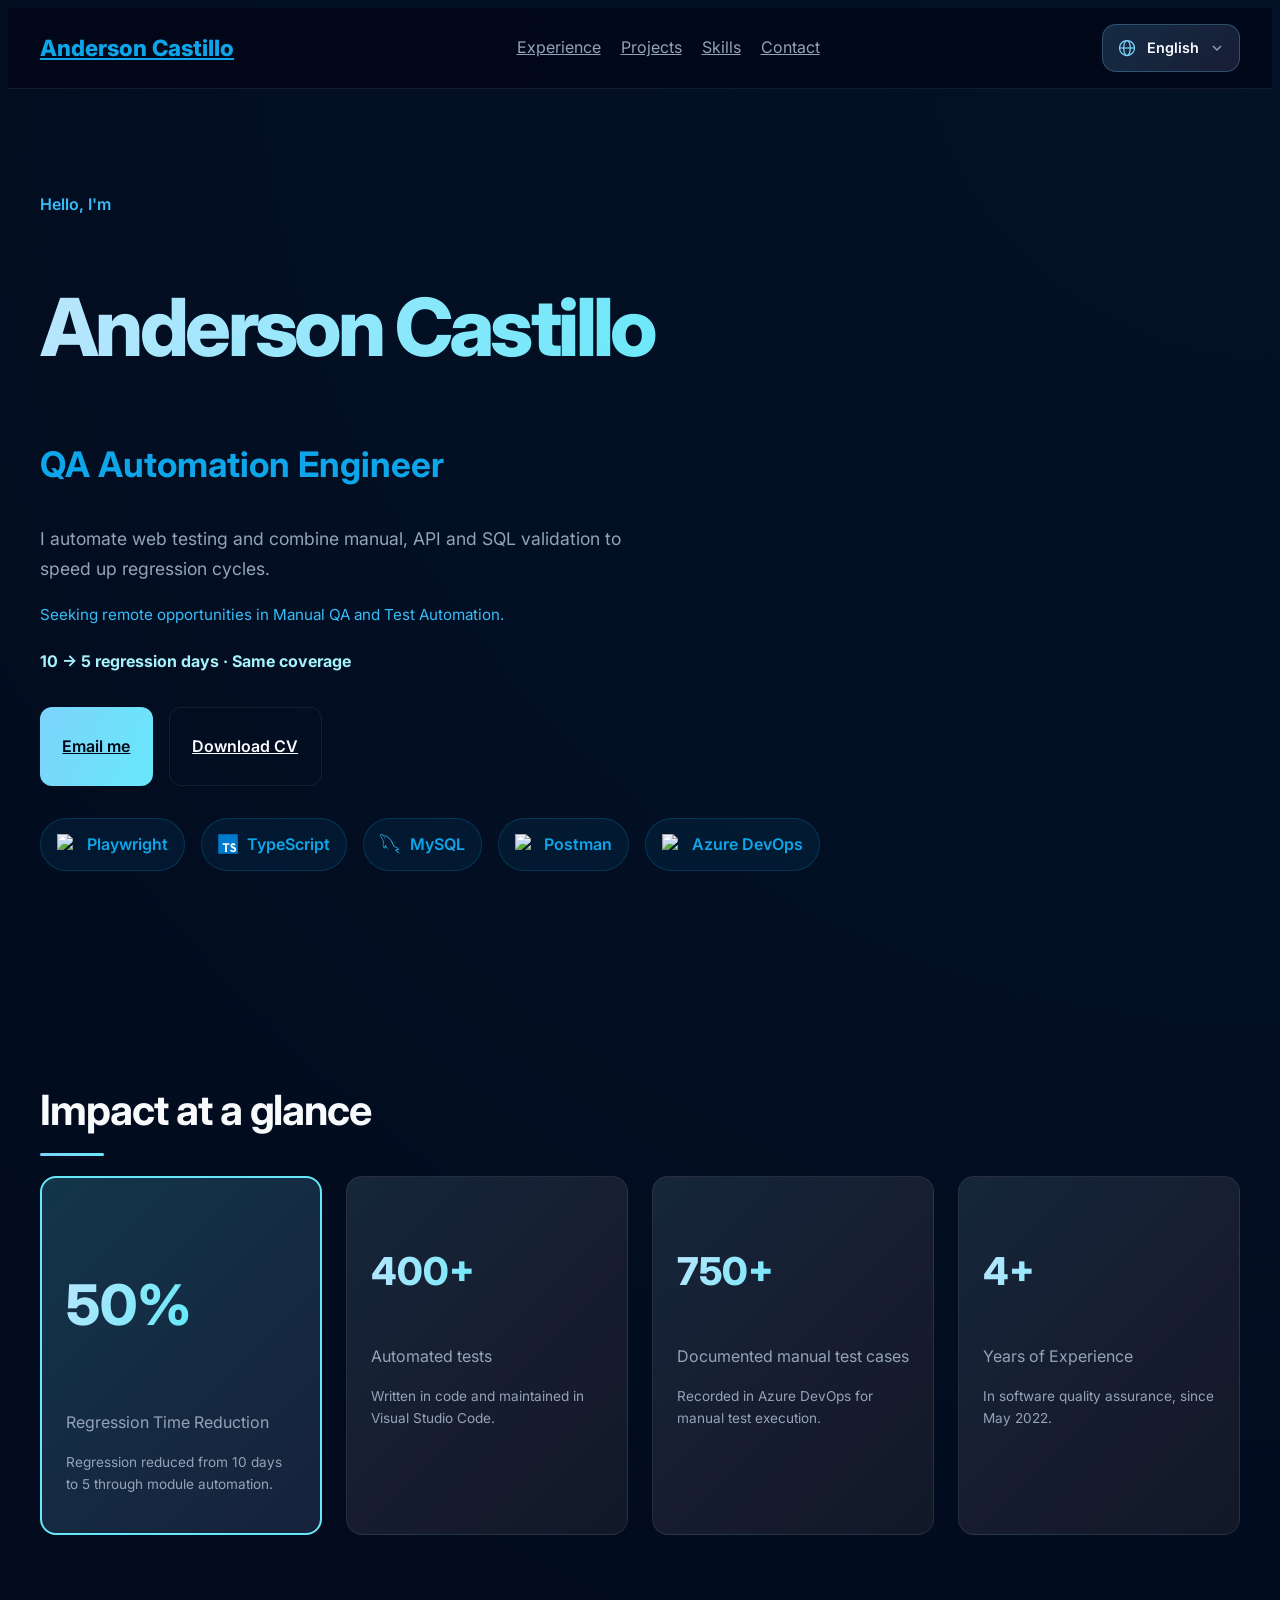
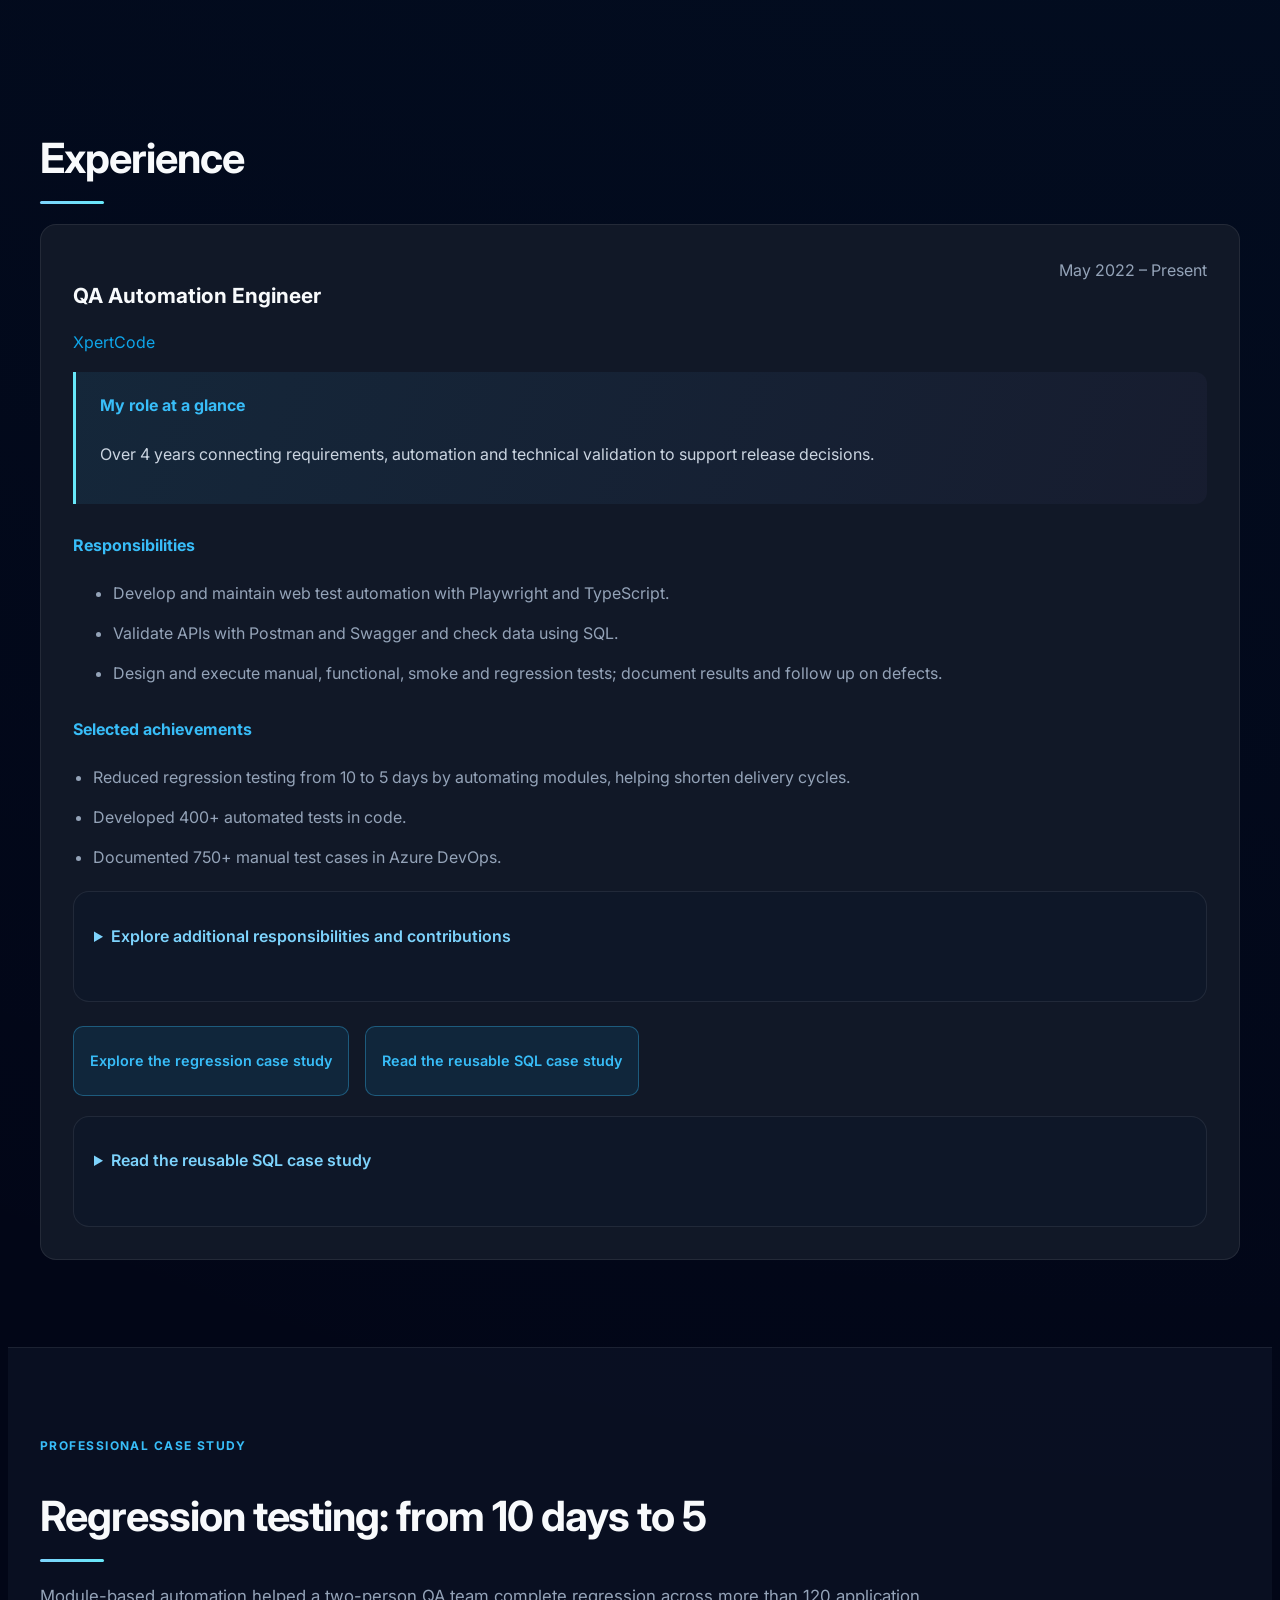
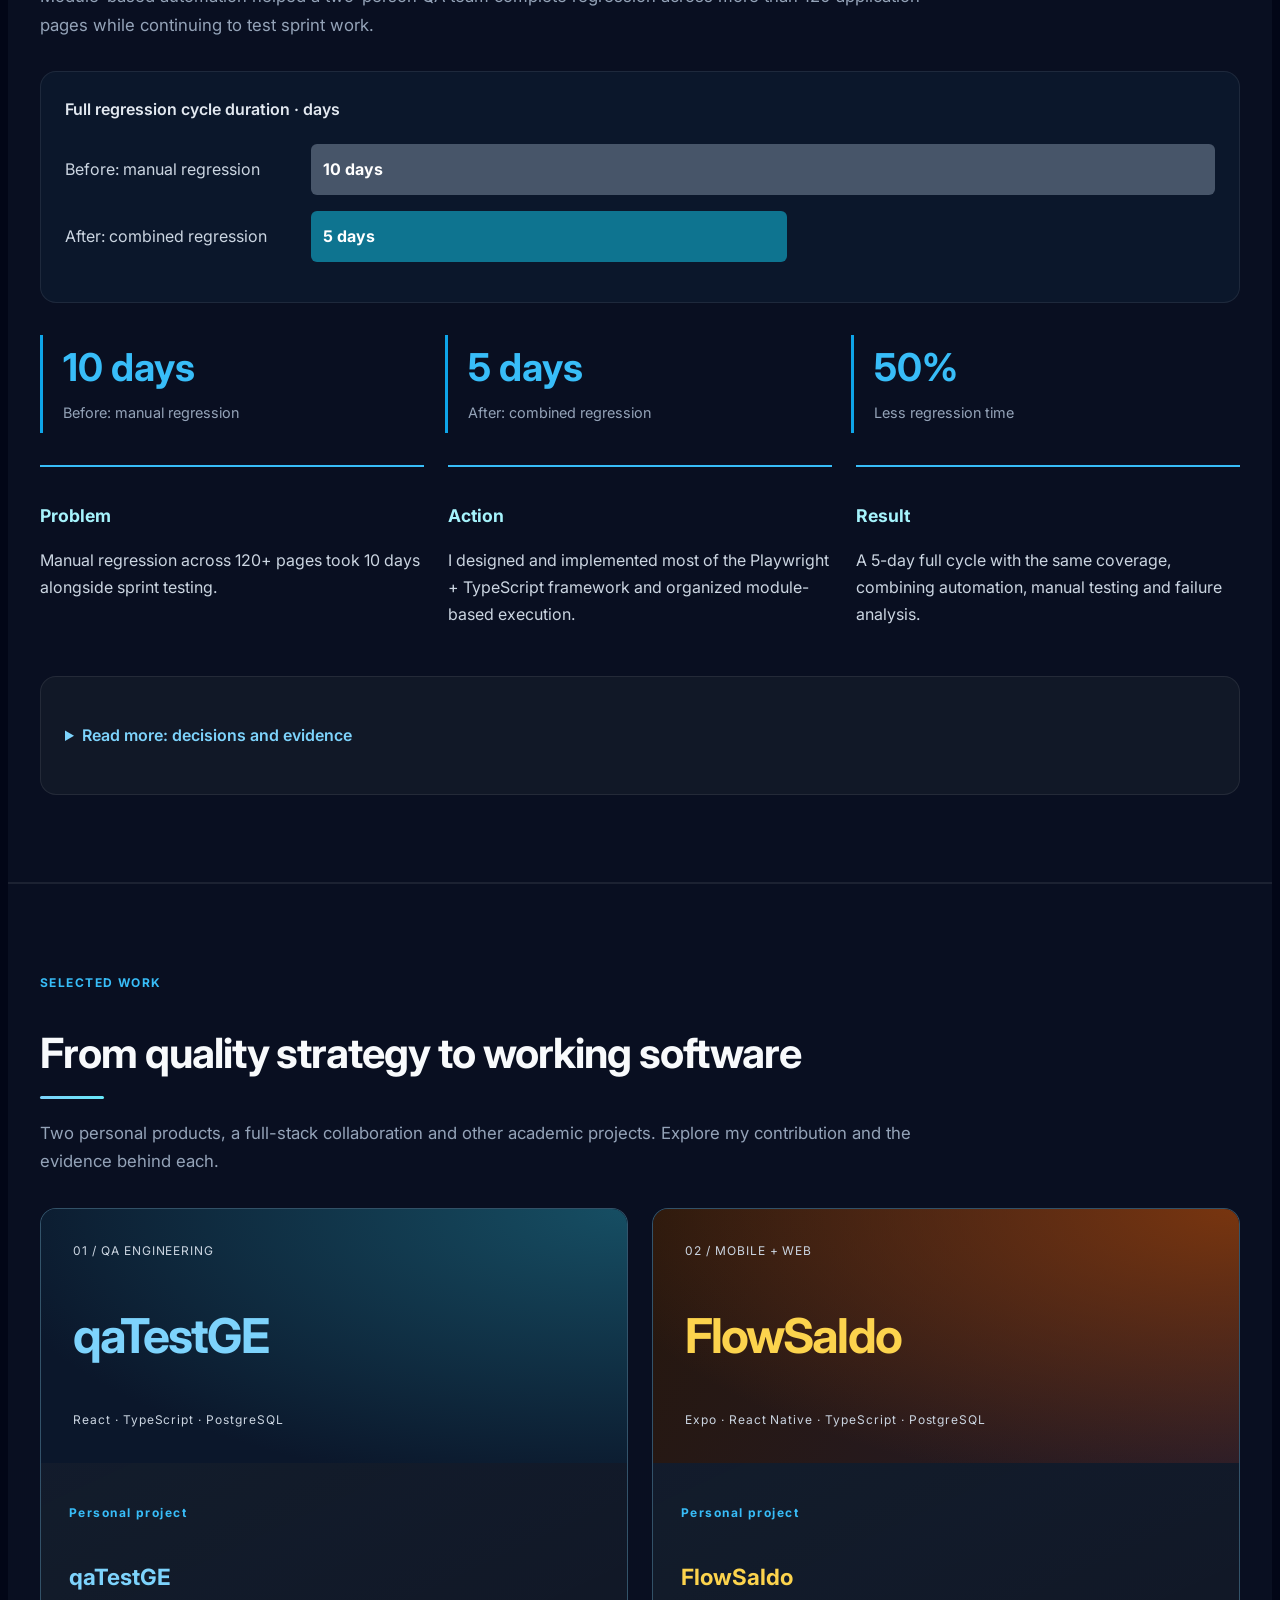
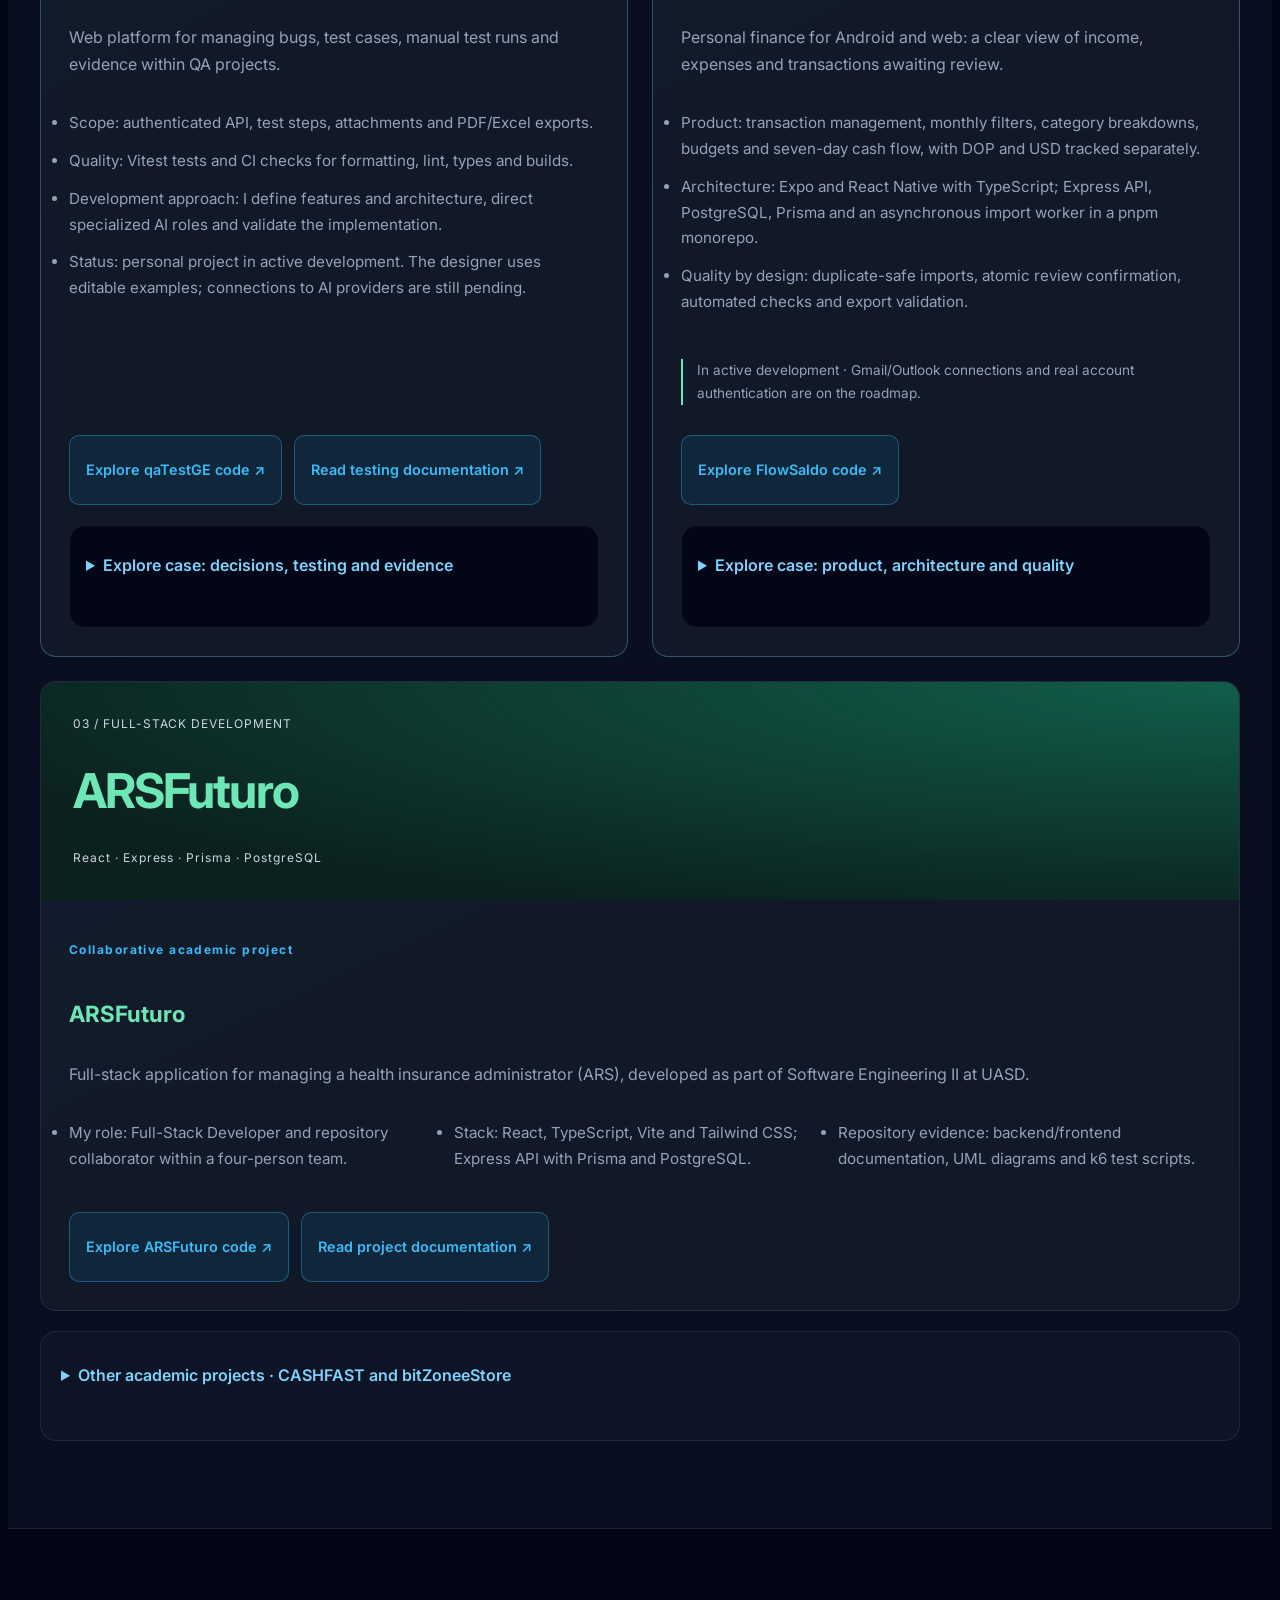
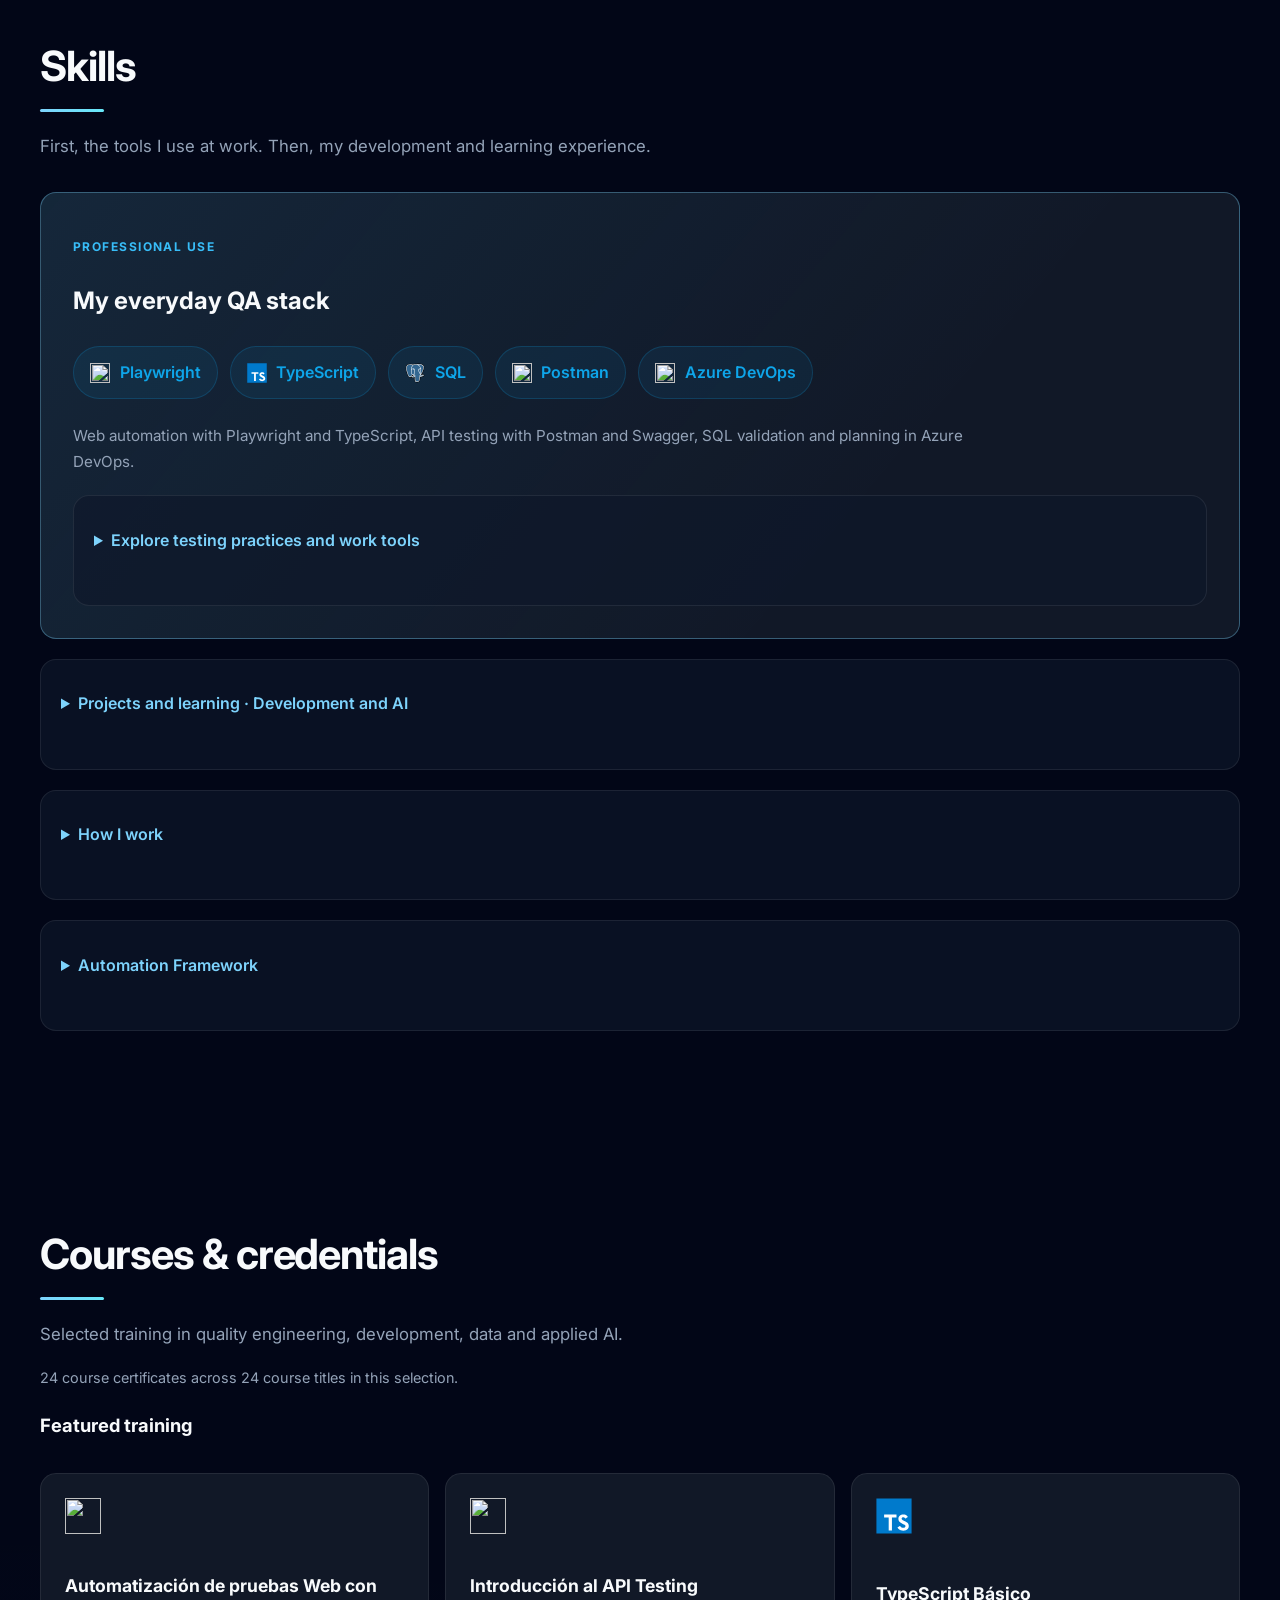
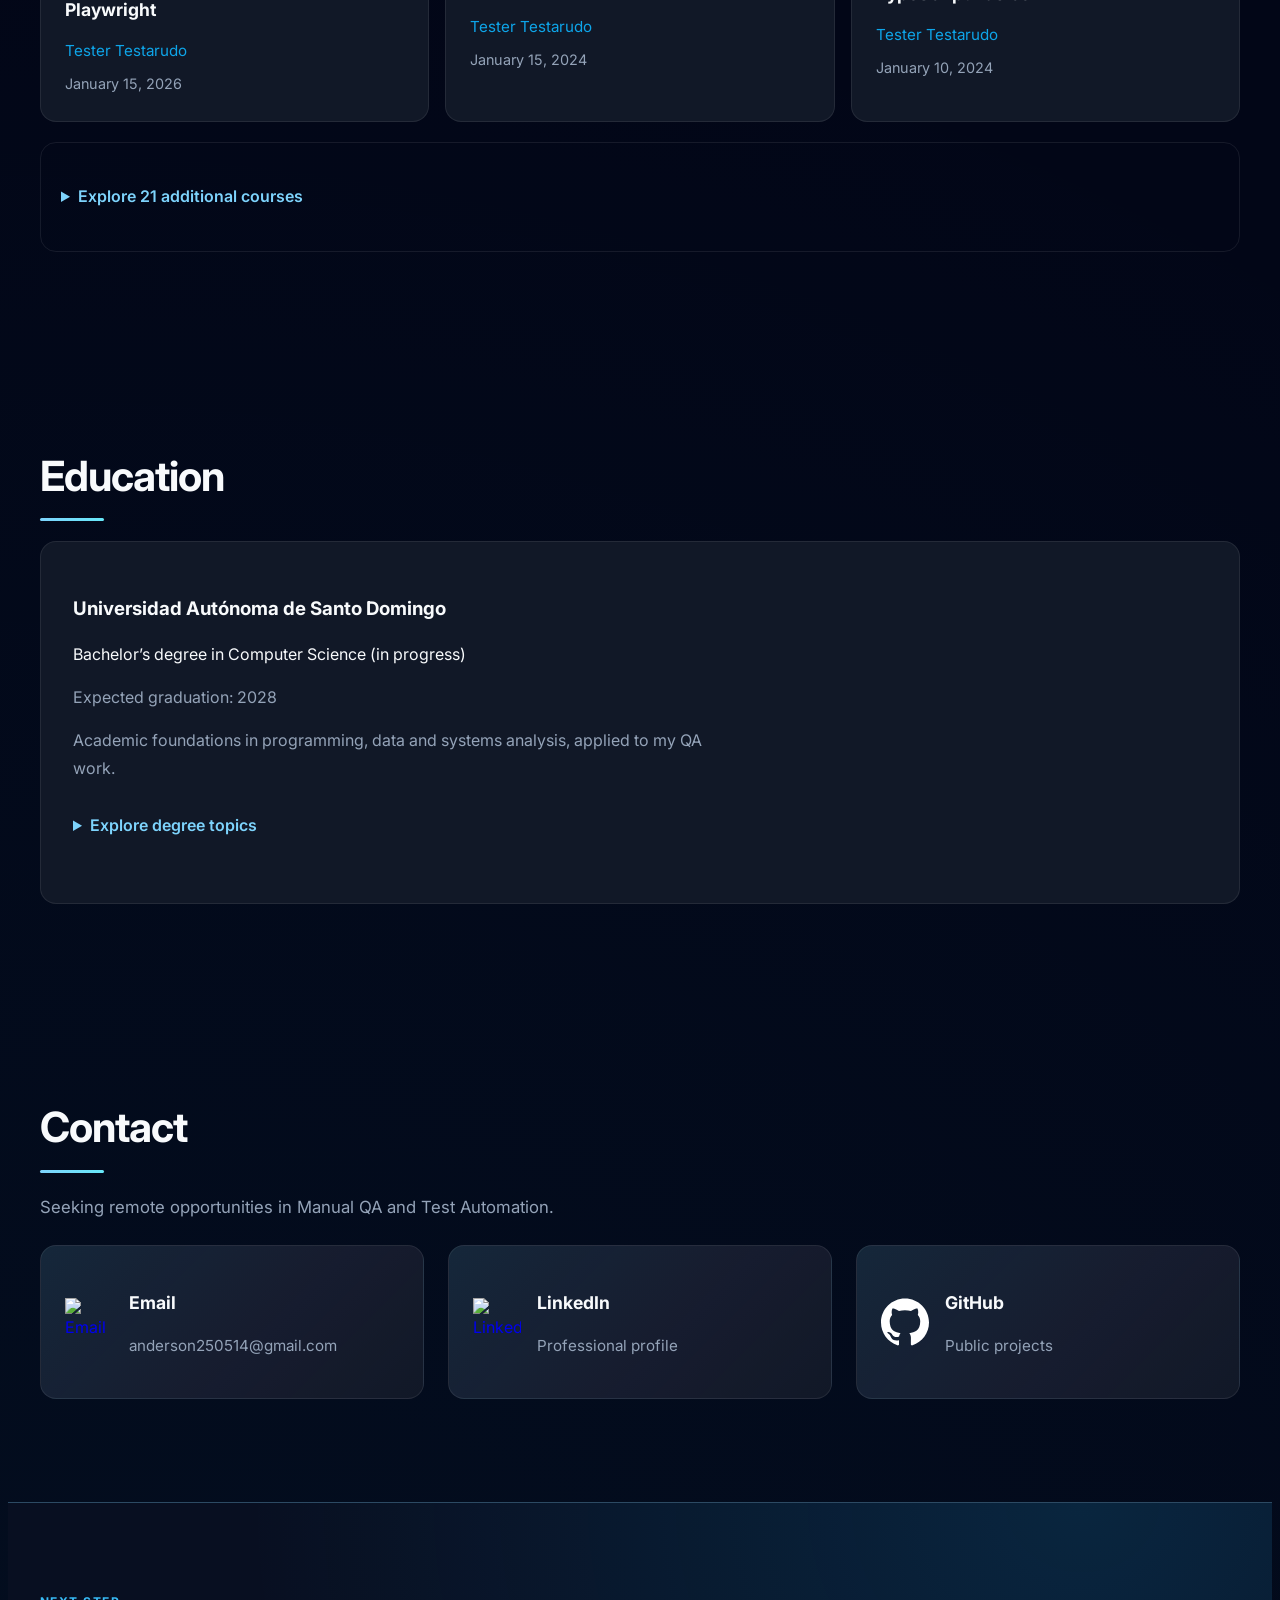
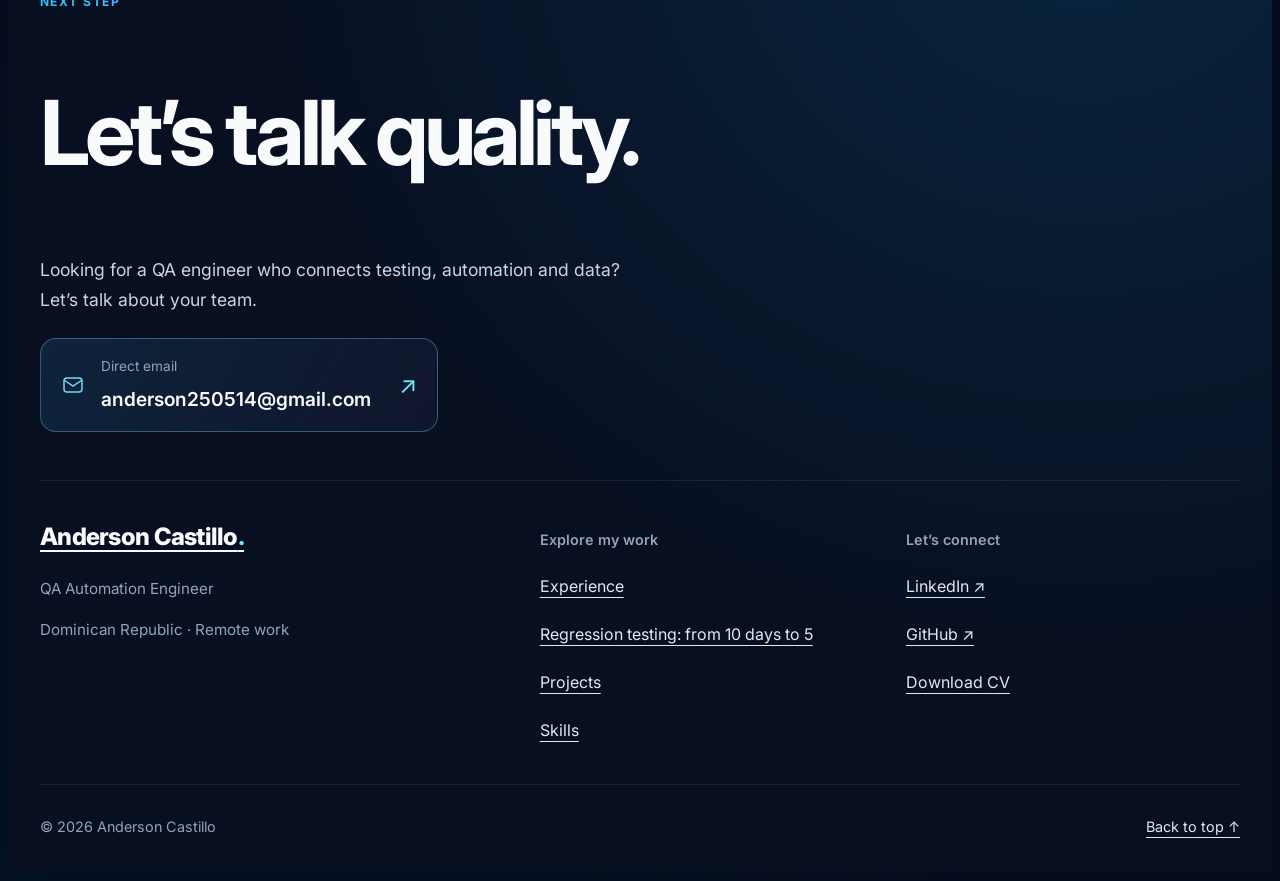
==== commit 2b2cf1eb: "fix(ui): renovar idioma, interacciones y contacto del portafolio - Modernizar el selector y sus opci" ====
--- a/index.html
+++ b/index.html
@@ -68,10 +68,22 @@
           <span class="hamburger" aria-hidden="true"><span></span><span></span><span></span></span><span class="visually-hidden" data-translate="menu">Menu</span>
         </button>
         <nav id="main-navigation" class="header__navigation" aria-label="Main navigation" data-translate-aria="navigation"><a class="header__link" href="#experience" data-translate="nav_experience">Experience</a><a class="header__link" href="#projects" data-translate="nav_projects">Projects</a><a class="header__link" href="#skills" data-translate="nav_skills">Skills</a><a class="header__link" href="#contact" data-translate="nav_contact">Contact</a></nav>
-        <select class="header__language-selector" aria-label="Language" data-translate-aria="language">
-          <option value="en" selected>English</option>
-          <option value="es">Español</option>
-        </select>
+        <div class="language-picker">
+          <select class="header__language-selector" aria-label="Language" data-translate-aria="language">
+            <option value="en" selected>English</option>
+            <option value="es">Español</option>
+          </select>
+          <button class="language-picker__trigger" type="button" hidden aria-haspopup="listbox" aria-expanded="false" aria-controls="language-options" aria-label="Language" data-translate-aria="language">
+            <svg class="language-picker__globe" width="20" height="20" viewBox="0 0 24 24" fill="none" stroke="currentColor" stroke-width="1.5" aria-hidden="true"><circle cx="12" cy="12" r="9"/><ellipse cx="12" cy="12" rx="4" ry="9"/><path d="M3 12h18"/></svg>
+            <span class="language-picker__value">English</span>
+            <svg class="language-picker__chevron" width="16" height="16" viewBox="0 0 24 24" fill="none" stroke="currentColor" stroke-width="2" aria-hidden="true"><path d="m6 9 6 6 6-6"/></svg>
+          </button>
+          <ul class="language-picker__options" id="language-options" role="listbox" hidden aria-label="Language" data-translate-aria="language">
+            <li role="none"><button class="language-picker__option" type="button" role="option" tabindex="-1" data-value="en" aria-selected="true" lang="en"><span class="language-picker__code" aria-hidden="true">EN</span><span>English</span><span class="language-picker__check" aria-hidden="true">✓</span></button></li>
+            <li role="none"><button class="language-picker__option" type="button" role="option" tabindex="-1" data-value="es" aria-selected="false" lang="es"><span class="language-picker__code" aria-hidden="true">ES</span><span>Español</span><span class="language-picker__check" aria-hidden="true">✓</span></button></li>
+          </ul>
+          <p class="language-picker__status visually-hidden" role="status"></p>
+        </div>
       </div>
     </header>
     <noscript><div class="language-links">
@@ -139,7 +151,7 @@
               <p data-translate="metric_cases_detail" class="metric-card__detail">Written in code and maintained in Visual Studio Code.</p>
             </article>
             <article class="metric-card">
-              <h3 class="metric-card__value">350+</h3>
+              <h3 class="metric-card__value">750+</h3>
               <p data-translate="metric_manual" class="metric-card__label">Documented manual test cases</p>
               <p data-translate="metric_manual_detail" class="metric-card__detail">Recorded in Azure DevOps for manual test execution.</p>
             </article>
@@ -181,7 +193,7 @@
             <ul class="experience-card__list experience-card__list--achievements">
               <li data-translate="achievement_regression">Reduced regression testing from 10 to 5 days by automating modules, helping shorten delivery cycles.</li>
               <li data-translate="achievement_cases">Developed 400+ automated tests in code.</li>
-              <li data-translate="achievement_manual">Documented 350+ manual test cases in Azure DevOps.</li>
+              <li data-translate="achievement_manual">Documented 750+ manual test cases in Azure DevOps.</li>
               </ul>
             <details class="content-details"><summary data-translate="experience_more">Explore additional responsibilities and contributions</summary><ul class="experience-card__list">
 <li data-translate="exp_suites">Organize test suites and shared test steps to reuse scenarios and simplify test maintenance.</li>
@@ -918,7 +930,7 @@
           <h2 class="section__title" data-translate="contact_title">Contact</h2>
           <p data-translate="availability" class="section__text contact__intro">Seeking remote opportunities in Manual QA and Test Automation.</p>
 
-          <a href="mailto:anderson250514@gmail.com" class="button button--primary contact__cta" data-translate="write_me">Email me</a><div class="contact">
+          <div class="contact">
             <a href="mailto:anderson250514@gmail.com" class="contact-card">
               <img src="./assets/icons/gmail.svg" alt="Email" class="contact-card__icon">
               <div class="contact-card__content">
@@ -955,8 +967,11 @@
     <p class="eyebrow" data-translate="footer_eyebrow">NEXT STEP</p>
     <h2 class="footer__headline" data-translate="footer_headline">Let’s talk quality.</h2>
     <p class="footer__pitch" data-translate="footer_pitch">Looking for a QA engineer who connects testing, automation and data? Let’s talk about your team.</p>
-    <a class="button button--primary footer__cta" href="mailto:anderson250514@gmail.com"><span data-translate="write_me">Email me</span><span aria-hidden="true">↗</span></a>
-    <a class="footer__email" href="mailto:anderson250514@gmail.com">anderson250514@gmail.com</a>
+    <a class="footer__email" href="mailto:anderson250514@gmail.com">
+      <svg class="footer__email-icon" width="24" height="24" viewBox="0 0 24 24" fill="none" stroke="currentColor" stroke-width="1.5" aria-hidden="true"><rect x="3" y="5" width="18" height="14" rx="3"/><path d="m3 7 9 6 9-6"/></svg>
+      <span class="footer__email-content"><span class="footer__email-label" data-translate="footer_email_label">Direct email</span><span class="footer__email-address">anderson250514@gmail.com</span></span>
+      <span class="footer__email-arrow" aria-hidden="true">↗</span>
+    </a>
   </div>
   <div class="footer__navigation">
     <div class="footer__identity">
--- a/css/styles.css
+++ b/css/styles.css
@@ -45,7 +45,7 @@
   color: var(--color-text);
 }
 
-.button--secondary:hover { border-color: var(--color-primary); color: var(--color-primary); }
+.button--secondary:hover { border-color: var(--color-primary-light); color: var(--color-primary-light); background: rgba(56, 189, 248, .08); box-shadow: var(--shadow-primary); }
 
 
 html { scroll-padding-top: calc(var(--header-height) + 24px); }
@@ -148,7 +148,11 @@
   font-weight: 600;
   cursor: pointer;
   scroll-margin-top: calc(var(--header-height) + 24px);
-}
+  border-radius: 8px;
+  transition: color .2s ease, background-color .2s ease;
+}
+
+.content-details > summary:hover { color: #bae6fd; background-color: rgba(56, 189, 248, .07); }
 
 .content-details[open] > summary { margin-bottom: 1.25rem; }
 
@@ -188,6 +192,76 @@
 .header__logo:hover { color: var(--color-primary-light); }
 
 .header__link:hover { color: var(--color-primary); }
+
+.header__menu:hover { border-color: var(--color-primary-light); background: rgba(56, 189, 248, .1); }
+
+.language-picker { position: relative; flex-shrink: 0; }
+
+.language-picker [hidden] { display: none; }
+
+.language-picker__trigger {
+  display: inline-flex;
+  align-items: center;
+  justify-content: center;
+  gap: .6rem;
+  min-height: 48px;
+  padding: .65rem .9rem;
+  border: 1px solid rgba(125, 211, 252, .25);
+  border-radius: 14px;
+  background: linear-gradient(135deg, rgba(56, 189, 248, .12), rgba(167, 139, 250, .06)), #0f172a;
+  color: var(--color-text);
+  font: inherit;
+  font-size: .9rem;
+  font-weight: 600;
+  cursor: pointer;
+  transition: border-color .2s ease, background-color .2s ease, box-shadow .2s ease;
+}
+
+.language-picker__trigger:hover,
+.language-picker__trigger[aria-expanded="true"] {
+  border-color: var(--color-primary-light);
+  box-shadow: 0 0 0 3px rgba(56, 189, 248, .08);
+}
+
+.language-picker__globe { color: #7dd3fc; flex-shrink: 0; }
+.language-picker__chevron { color: var(--color-muted); transition: transform .2s ease; }
+.language-picker__trigger[aria-expanded="true"] .language-picker__chevron { transform: rotate(180deg); }
+.language-picker__options {
+  position: absolute;
+  inset: calc(100% + .65rem) 0 auto auto;
+  width: 208px;
+  padding: .4rem;
+  border: 1px solid rgba(125, 211, 252, .25);
+  border-radius: 16px;
+  background: #0f172a;
+  box-shadow: 0 20px 48px rgba(0, 0, 0, .45);
+  z-index: 2;
+}
+
+.language-picker__option {
+  display: flex;
+  align-items: center;
+  gap: .75rem;
+  width: 100%;
+  min-height: 52px;
+  padding: .65rem .75rem;
+  border: 1px solid transparent;
+  border-radius: 10px;
+  background: transparent;
+  color: #cbd5e1;
+  font: inherit;
+  font-size: .95rem;
+  text-align: left;
+  cursor: pointer;
+  transition: background-color .2s ease, color .2s ease, border-color .2s ease;
+}
+.language-picker__options li + li { margin-top: .25rem; }
+.language-picker__option[aria-selected="true"] { background: rgba(56, 189, 248, .12); color: #bae6fd; }
+.language-picker__option:hover,
+.language-picker__option:focus-visible { background: rgba(56, 189, 248, .2); color: #f8fafc; border-color: rgba(125, 211, 252, .5); outline-offset: -2px; }
+.language-picker__code { font-size: .75rem; font-weight: 700; letter-spacing: .06em; color: #7dd3fc; }
+.language-picker__check { margin-left: auto; visibility: hidden; }
+.language-picker__option[aria-selected="true"] .language-picker__check { visibility: visible; }
 
 .header__language-selector {
   background: var(--color-card);
@@ -332,8 +406,8 @@
 }
 
 .tech-badge:hover {
-  transform: none;
-  box-shadow: none;
+  transform: translateY(-2px);
+  box-shadow: var(--shadow-primary);
   background: linear-gradient(110deg, rgba(56, 189, 248, .13), rgba(167, 139, 250, .1));
 }
 
@@ -361,9 +435,9 @@
 .metric-card__label { margin-top: 0.75rem; color: var(--color-muted); }
 
 .metric-card:hover {
-  transform: none;
-  box-shadow: none;
-  border-color: var(--color-border);
+  transform: translateY(-4px);
+  box-shadow: var(--shadow-primary);
+  border-color: var(--color-primary-light);
 }
 
 .metric-card__detail {
@@ -394,6 +468,7 @@
 
 /* Experience */
 .experience-card {
+  transition: border-color .25s ease, box-shadow .25s ease;
   background: var(--color-card);
   border: 1px solid var(--color-border);
   border-radius: var(--border-radius-md);
@@ -447,6 +522,11 @@
 }
 
 .experience-evidence .case-body { margin-top: 1.25rem; }
+
+.experience-card:hover,
+.experience-card:focus-within,
+.framework-card:hover,
+.framework-card:focus-within { border-color: rgba(125, 211, 252, .5); box-shadow: var(--shadow-primary); }
 
 /* Projects */
 .project-grid {
@@ -525,6 +605,13 @@
   flex-direction: column;
   background: linear-gradient(155deg, rgba(56, 189, 248, .04), transparent 50%), var(--color-card);
   --project-title: #7dd3fc;
+  transition: transform .25s ease, border-color .25s ease, box-shadow .25s ease;
+}
+
+.project-card:hover,
+.project-card:focus-within { border-color: var(--project-title); box-shadow: 0 12px 32px rgba(0, 0, 0, .25); }
+@media (hover: hover) {
+  .project-card:hover { transform: translateY(-4px); }
 }
 
 .project-card:has(.project-card__visual--alt) { --project-title: #c4b5fd; }
@@ -601,13 +688,9 @@
 
 .project-card--featured { border-color: rgba(125, 211, 252, .3); }
 
-.project-card__body .project-card__actions { margin-top: 0; }
-
-.project-card__body .project-case { margin-top: auto; }
+.project-card__body .project-case { margin-top: 1.25rem; }
 
 .project-case { padding: 1rem; background: var(--color-bg); }
-
-.project-case[open] { margin-top: 1.25rem; }
 
 .project-case .case-summary { grid-template-columns: 1fr; gap: 1rem; }
 
@@ -768,22 +851,20 @@
 
 #skills .content-details .skill-group { background: var(--color-card); }
 
-#skills .skill-group:hover {
-  transform: none;
-  box-shadow: none;
-  border-color: var(--color-border);
-  background: var(--color-card);
+#skills .skill-group:hover,
+#skills .skill-group:focus-within {
+  border-color: rgba(125, 211, 252, .5);
+  box-shadow: var(--shadow-primary);
 }
 
 #skills .skill-tag:hover {
-  transform: none;
-  box-shadow: none;
-  color: var(--color-text);
-  background: rgba(14,165,233,.08);
-  border-color: rgba(14,165,233,.15);
-}
-
-#skills .skill-group--professional:hover { border-color: rgba(125,211,252,.35); background: linear-gradient(130deg,rgba(56,189,248,.09),transparent 70%),var(--color-card); }
+  color: #bae6fd;
+  background: rgba(56, 189, 248, .16);
+  border-color: rgba(125, 211, 252, .5);
+  box-shadow: var(--shadow-primary);
+}
+
+
 
 /* Framework */
 .framework-card__features span {
@@ -793,6 +874,7 @@
 }
 
 .framework-card {
+  transition: border-color .25s ease, box-shadow .25s ease;
   background: var(--color-card);
   border: 1px solid var(--color-border);
   border-radius: var(--border-radius-md);
@@ -948,6 +1030,10 @@
   font-weight: 600;
 }
 
+.education-details > summary:hover,
+.courses-more > summary:hover,
+.case-details > summary:hover { color: #bae6fd; background-color: rgba(56, 189, 248, .07); border-radius: 8px; }
+
 .education-details .education-topics { margin-top: 1rem; }
 
 .section--education .education-intro { margin-top: 1rem; max-width: 65ch; }
@@ -957,10 +1043,9 @@
 #certifications .courses-more { margin-top: 1.25rem; }
 
 .certification-card:hover {
-  transform: none;
-  box-shadow: none;
-  border-color: var(--color-border);
-  background: var(--color-card);
+  border-color: var(--color-primary-light);
+  background: linear-gradient(130deg, rgba(56, 189, 248, .08), transparent), var(--color-card);
+  box-shadow: var(--shadow-primary);
 }
 
 /* Case studies and evidence */
@@ -1063,6 +1148,8 @@
   overflow: hidden;
   border: 1px solid var(--color-border);
 }
+
+.case-figure a:hover { border-color: var(--color-primary-light); box-shadow: var(--shadow-primary); }
 
 .case-figure img {
   display: block;
@@ -1174,6 +1261,8 @@
   text-decoration: underline;
   text-underline-offset: 4px;
 }
+
+.case-permalink:hover { color: #bae6fd; text-decoration-thickness: 2px; }
 
 /* Contact */
 .contact-card:hover {
@@ -1220,8 +1309,6 @@
   background: var(--gradient-card), var(--color-card);
 }
 
-.contact__cta { margin-bottom: 2rem; }
-
 /* Footer */
 .footer {
   margin-top: 1rem;
@@ -1253,23 +1340,27 @@
   font-size: 1.1rem;
 }
 
-.footer__cta {
+.footer__email {
   display: inline-flex;
   align-items: center;
-  gap: 2rem;
-  min-height: 52px;
-}
-
-.footer__cta > span[aria-hidden] { font-size: 1.4rem; }
-
-.footer__email {
-  display: block;
-  width: fit-content;
-  min-height: 44px;
-  padding-top: .75rem;
-  color: #cbd5e1;
-  overflow-wrap: anywhere;
-}
+  gap: 1rem;
+  max-width: 100%;
+  padding: 1rem 1.25rem;
+  border: 1px solid rgba(125, 211, 252, .35);
+  border-radius: 16px;
+  background: linear-gradient(120deg, rgba(56, 189, 248, .12), rgba(167, 139, 250, .05));
+  color: #f8fafc;
+  text-decoration: none;
+  transition: border-color .2s ease, background-color .2s ease, box-shadow .2s ease;
+}
+.footer__email-icon { color: #7dd3fc; flex-shrink: 0; }
+.footer__email-content { display: grid; gap: .25rem; min-width: 0; }
+.footer__email-label { font-size: .85rem; color: #94a3b8; }
+.footer__email-address { font-size: clamp(1rem, 2vw, 1.2rem); font-weight: 600; overflow-wrap: anywhere; }
+.footer__email-arrow { margin-left: .75rem; color: #67e8f9; font-size: 1.5rem; transition: transform .2s ease; }
+.footer .footer__email:hover,
+.footer .footer__email:focus-visible { color: #f8fafc; border-color: #7dd3fc; background-color: rgba(56, 189, 248, .08); box-shadow: var(--shadow-primary); text-decoration: none; }
+.footer__email:hover .footer__email-arrow { transform: translate(2px, -2px); }
 
 .footer__navigation {
   display: grid;
@@ -1336,8 +1427,6 @@
   color: var(--color-muted);
   font-size: .9rem;
 }
-
-.footer .footer__cta { min-height: 52px; }
 
 /* Responsive overrides: one block per breakpoint. */
 
@@ -1509,14 +1598,19 @@
   .footer__navigation { gap: 1.25rem; }
   .footer__links a { min-height: 48px; }
   .footer__bottom a { min-height: 48px; }
-  .footer__email { font-size: .95rem; }
+  .footer__email { display: grid; grid-template-columns: 24px minmax(0, 1fr) 24px; width: 100%; padding: 1rem; gap: .5rem .75rem; }
+  .footer__email-content { display: contents; }
+  .footer__email-label { grid-column: 2; grid-row: 1; }
+  .footer__email-address { grid-column: 1/-1; grid-row: 2; font-size: clamp(.875rem, 4vw, 1rem); }
+  .footer__email-arrow { grid-column: 3; grid-row: 1; margin: 0; justify-self: end; }
   .footer__bottom {
     align-items: flex-start;
     flex-direction: column;
     gap: .5rem;
   }
   .project-card--supporting { grid-column: auto; }
-  .project-case { margin-top: 1.25rem; }
+  .language-picker__trigger { padding: .5rem .65rem; gap: .4rem; }
+  .language-picker__globe { display: none; }
 }
 
 @media (forced-colors: active) {
@@ -1536,6 +1630,7 @@
   *::before { transition: none !important; animation: none !important; }
   *::after { transition: none !important; animation: none !important; }
   .project-link { transition: none; }
+  .project-card:hover, .metric-card:hover, .tech-badge:hover, .contact-card:hover, .button--primary:hover, .footer__email:hover .footer__email-arrow { transform: none; }
   .hamburger > span { transition: none; }
   .certification-card { transition: none; }
   #skills .skill-group { transition: none; }
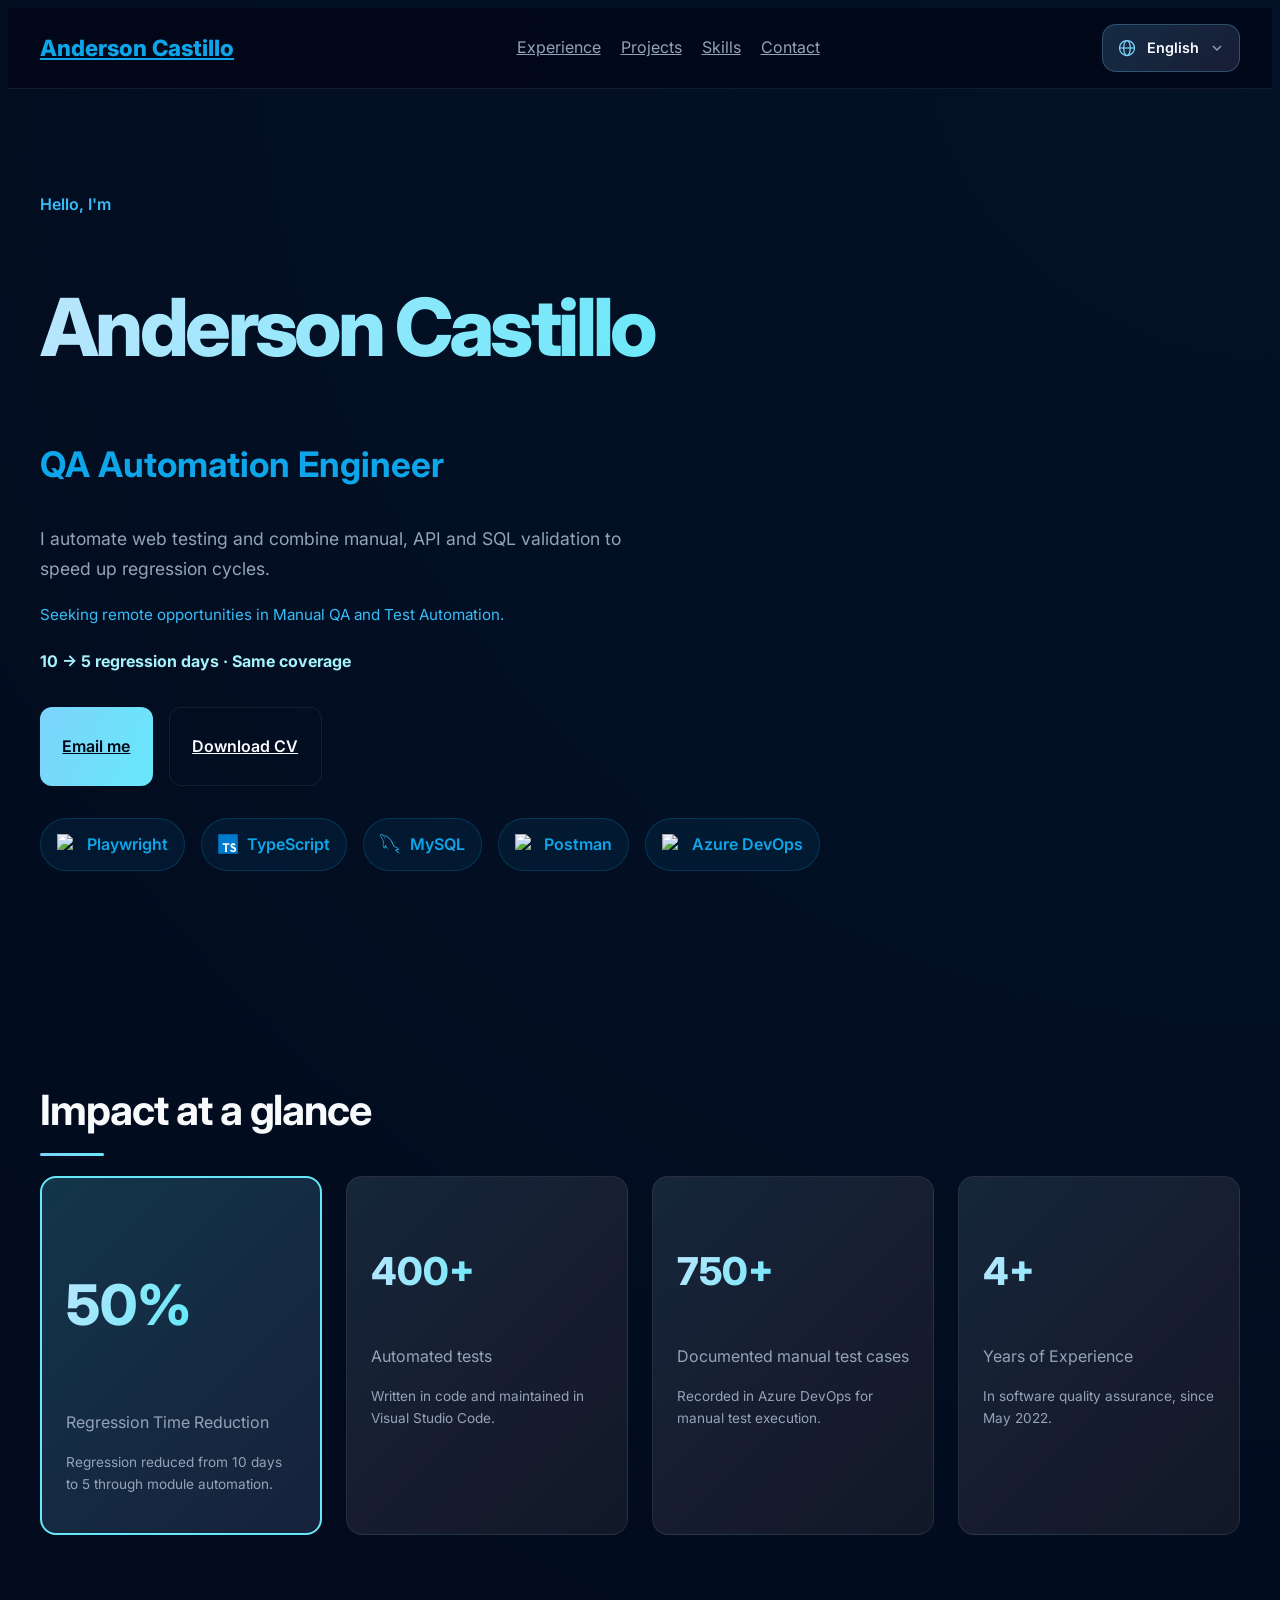
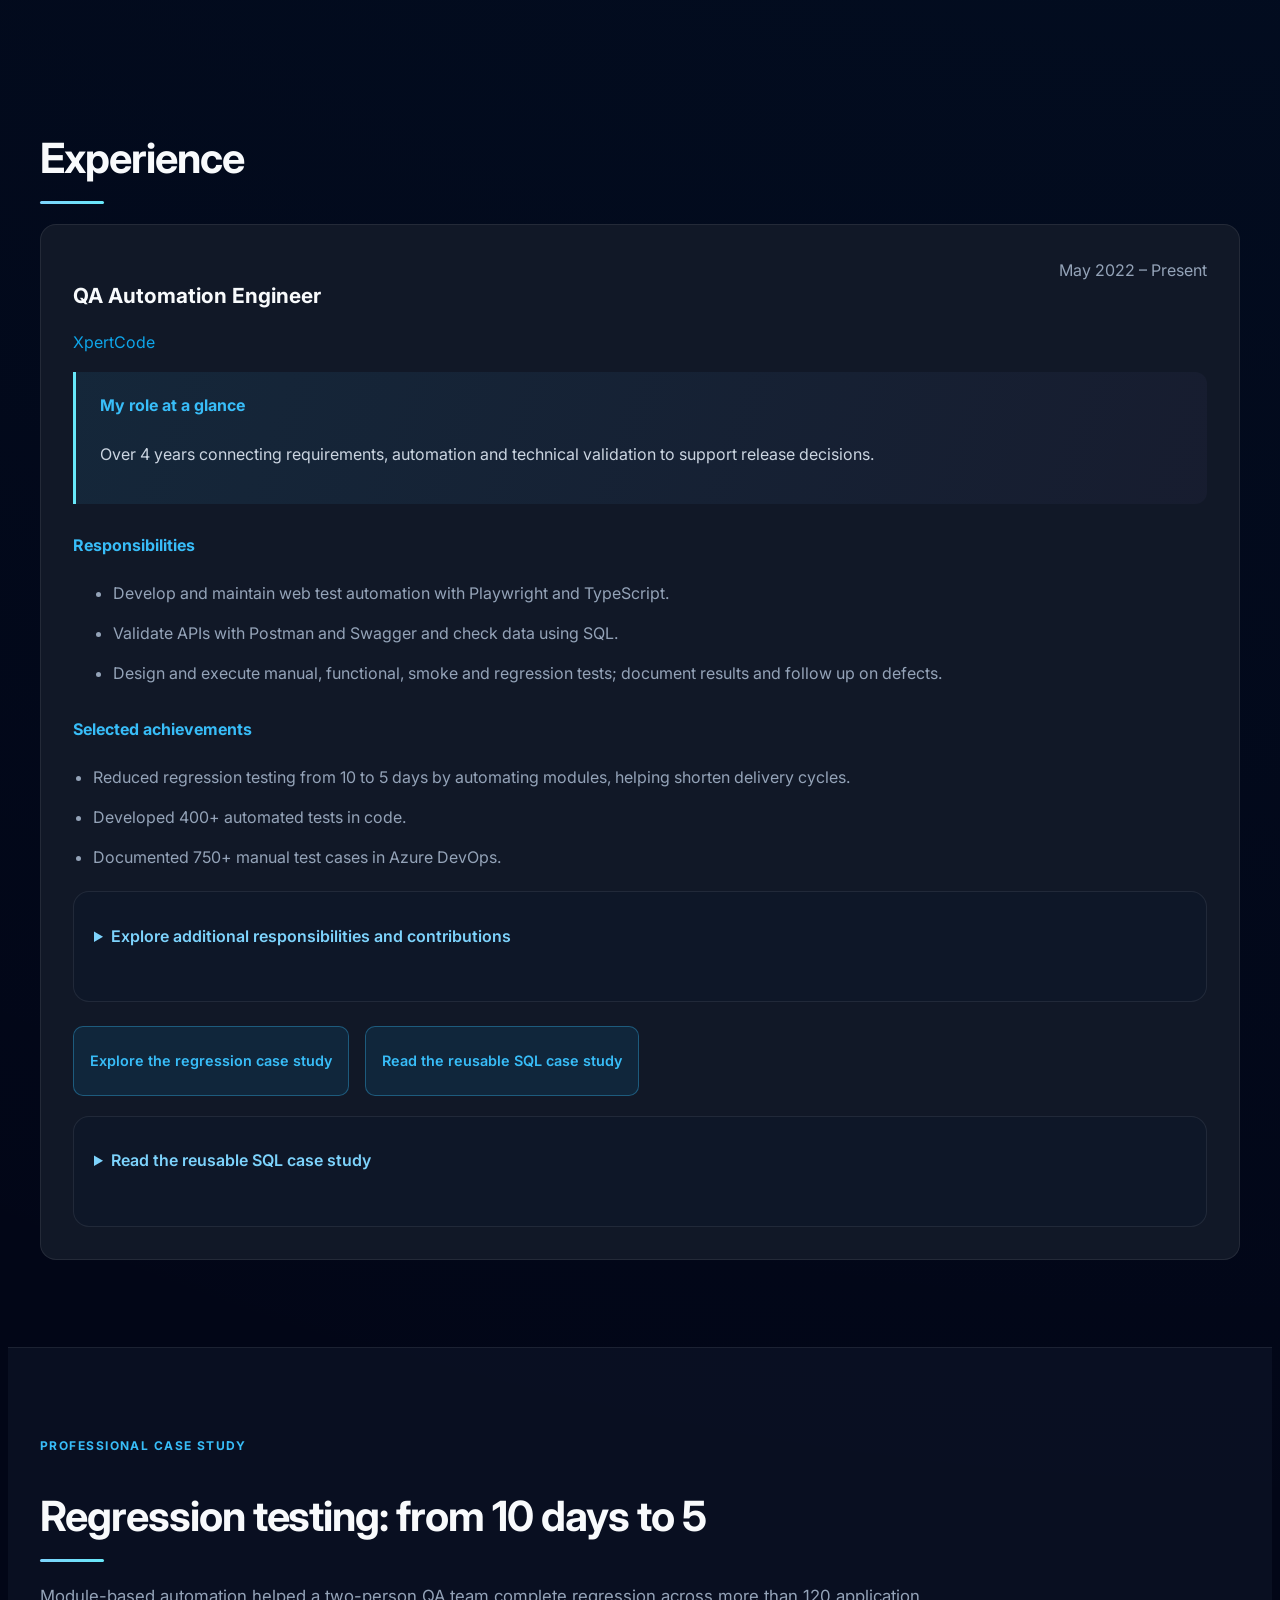
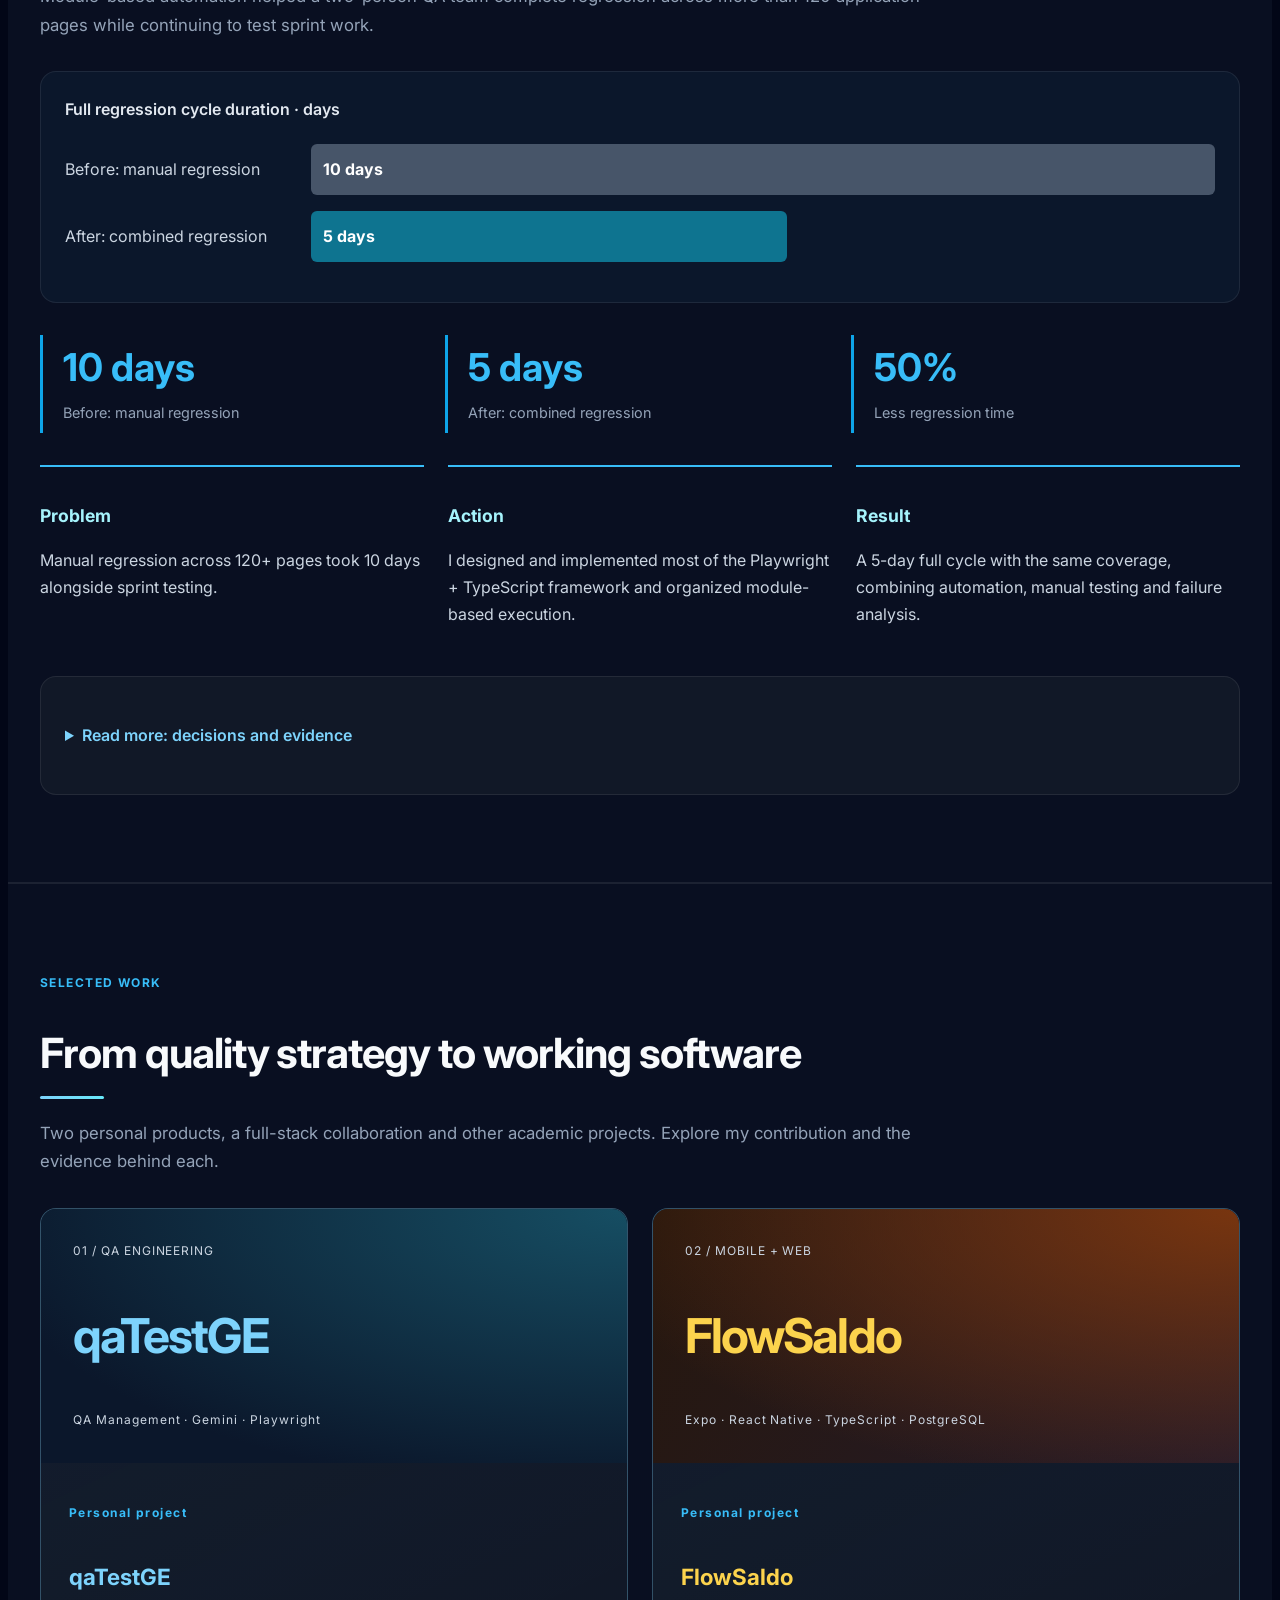
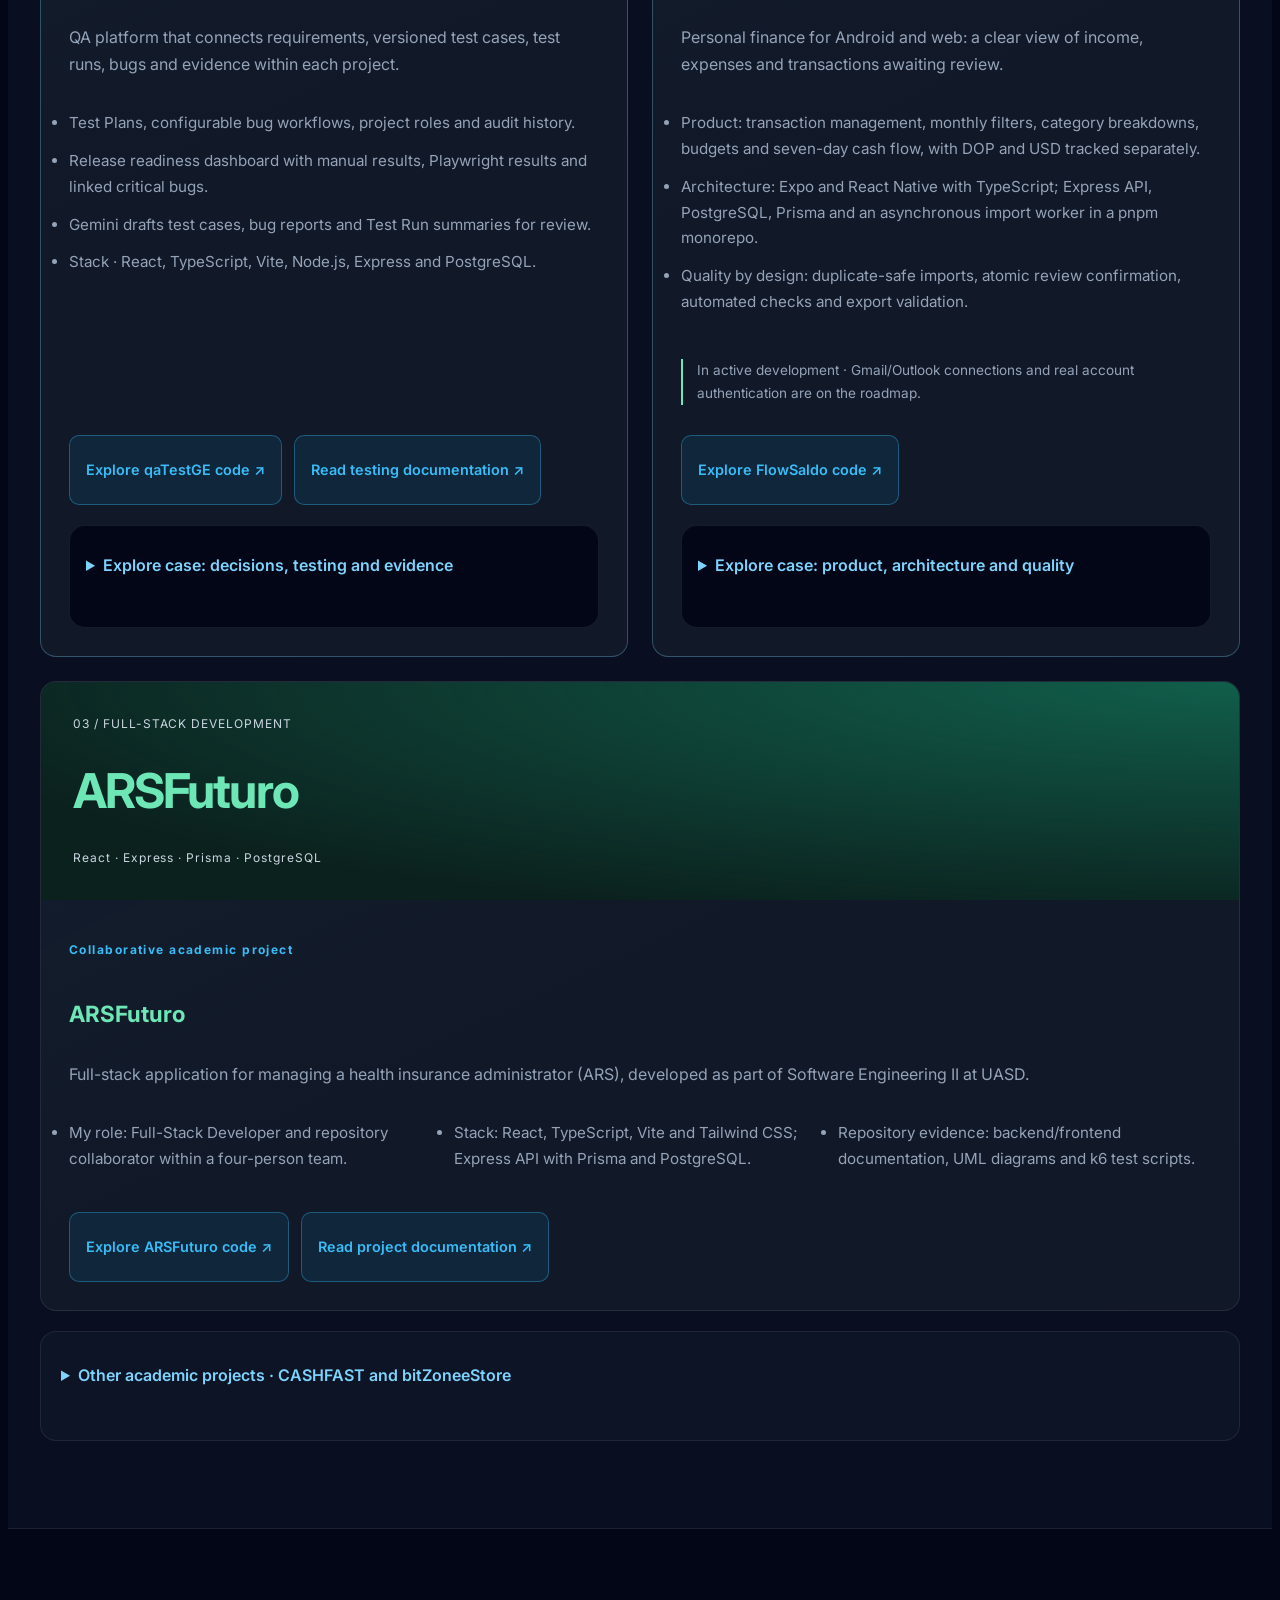
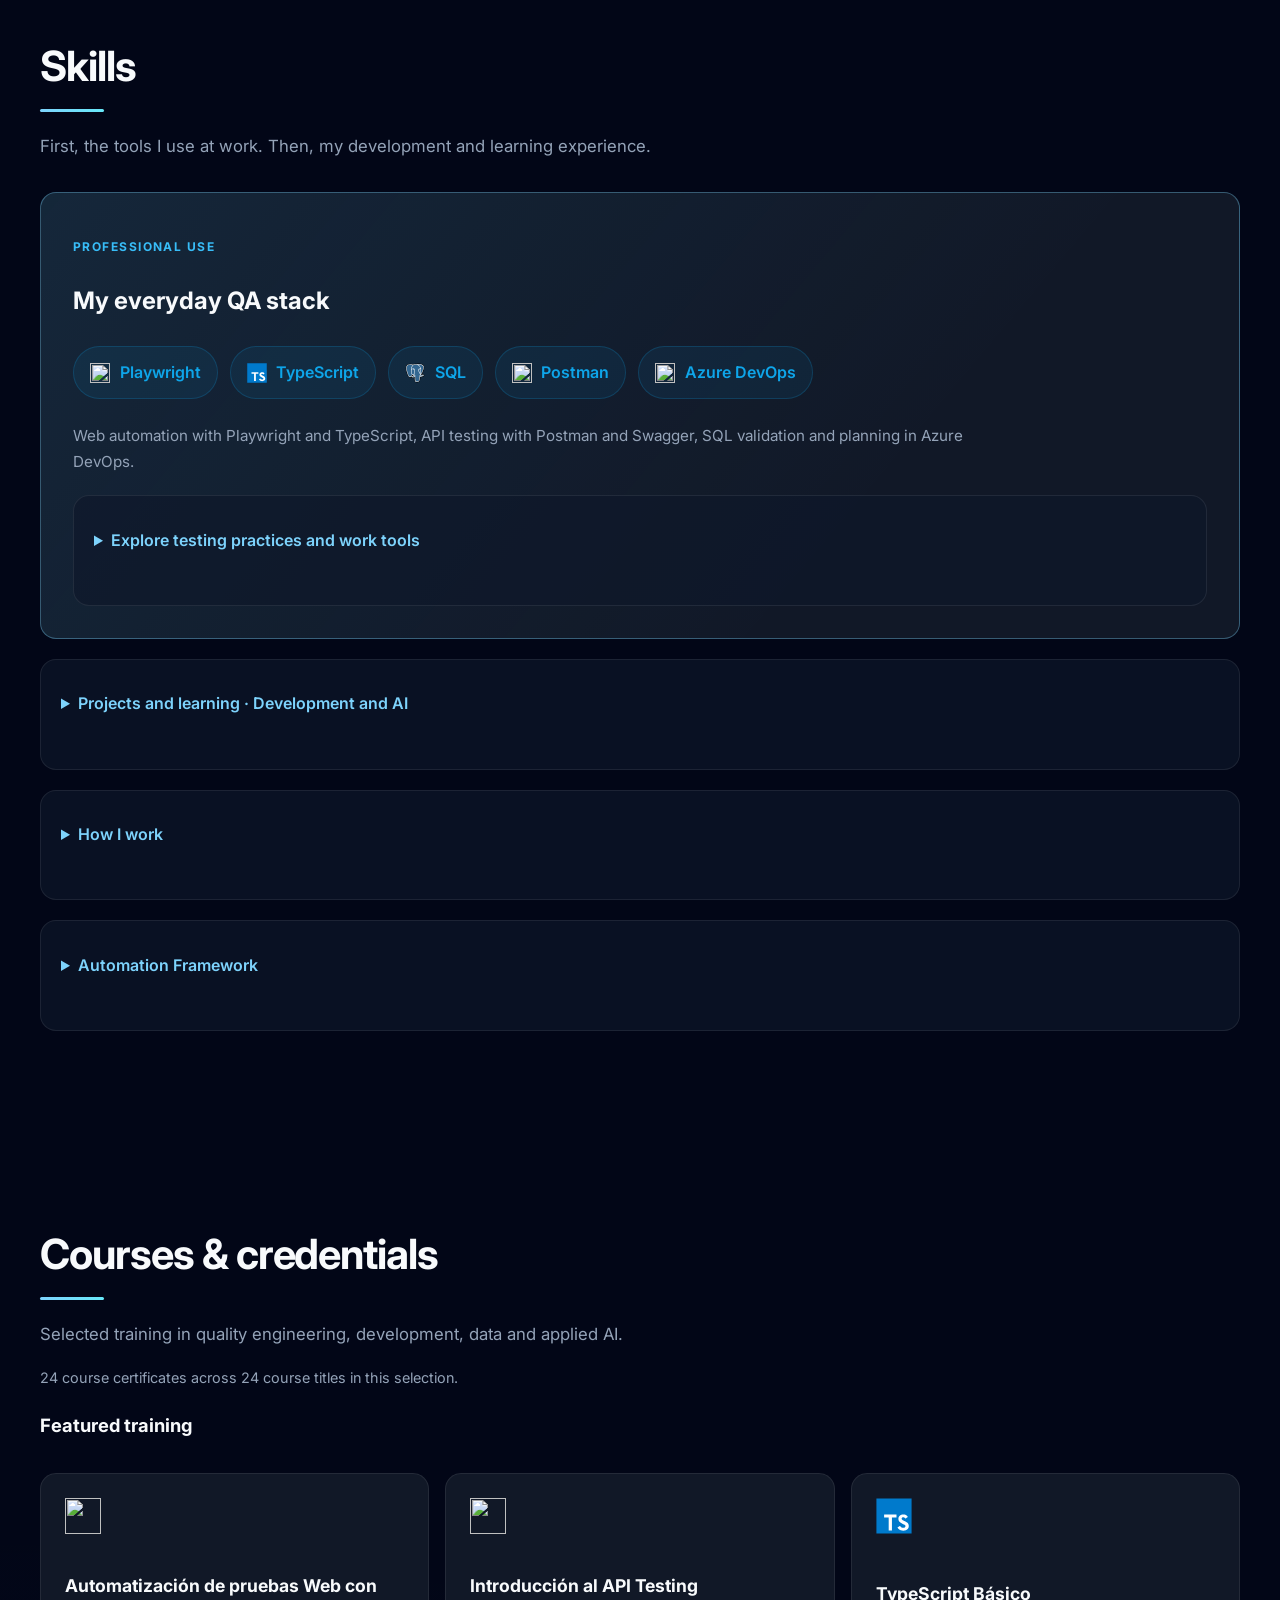
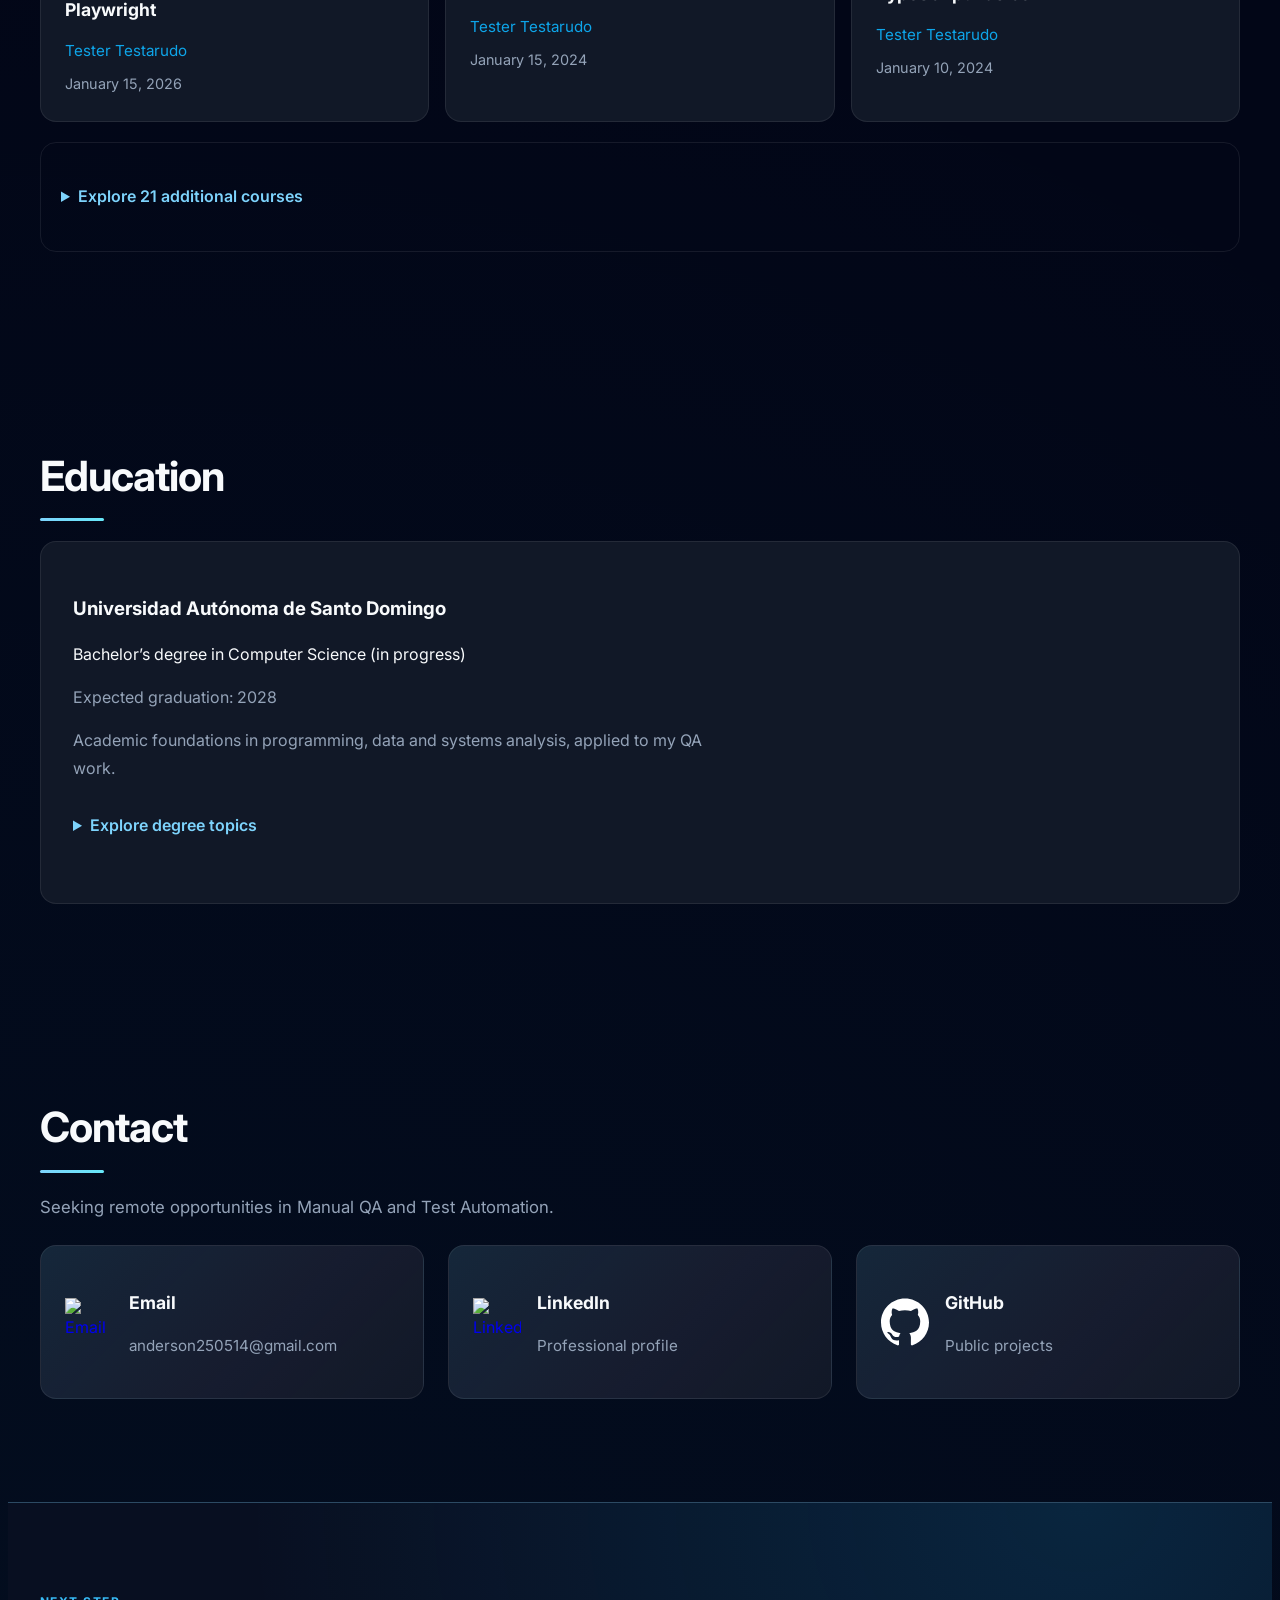
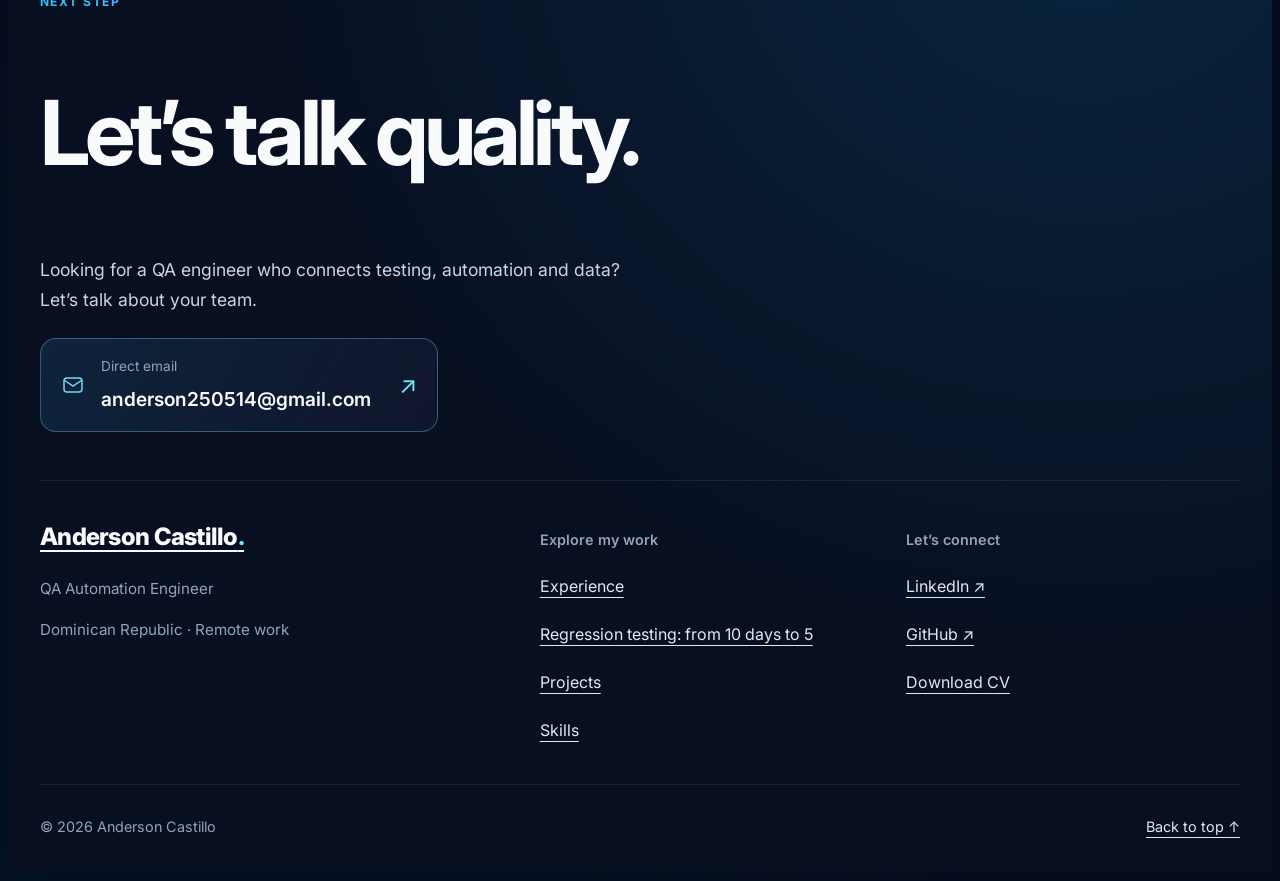
==== commit 6eb62f4e: "docs: actualizar ficha de qaTestGE en el portafolio" ====
--- a/index.html
+++ b/index.html
@@ -339,17 +339,17 @@
           <div class="project-grid">
             <article class="project-card project-card--featured" id="project-qatestge">
               <div class="project-card__visual" aria-hidden="true">
-                <span>01 / QA ENGINEERING</span><strong>qaTestGE</strong><span>React · TypeScript · PostgreSQL</span>
+                <span>01 / QA ENGINEERING</span><strong>qaTestGE</strong><span>QA Management · Gemini · Playwright</span>
               </div>
               <div class="project-card__body">
                 <p class="eyebrow" data-translate="personal_project">Personal project</p>
                 <h3>qaTestGE</h3>
-                <p data-translate="project_qa">Web platform for managing bugs, test cases, manual test runs and evidence within QA projects.</p>
+                <p data-translate="project_qa">QA platform that connects requirements, versioned test cases, test runs, bugs and evidence within each project.</p>
                 <ul class="project-card__details">
-                  <li data-translate="qa_scope">Scope: authenticated API, test steps, attachments and PDF/Excel exports.</li>
-                  <li data-translate="qa_quality">Quality: Vitest tests and CI checks for formatting, lint, types and builds.</li>
-                  <li data-translate="qa_ai">Development approach: I define features and architecture, direct specialized AI roles and validate the implementation.</li>
-                  <li data-translate="qa_status">Status: personal project in active development. The designer uses editable examples; connections to AI providers are still pending.</li>
+                  <li data-translate="qa_scope">Test Plans, configurable bug workflows, project roles and audit history.</li>
+                  <li data-translate="qa_quality">Release readiness dashboard with manual results, Playwright results and linked critical bugs.</li>
+                  <li data-translate="qa_ai">Gemini drafts test cases, bug reports and Test Run summaries for review.</li>
+                  <li data-translate="qa_status">Stack · React, TypeScript, Vite, Node.js, Express and PostgreSQL.</li>
                 </ul>
                 <div class="project-card__actions">
                   <a class="project-link" href="https://github.com/AndersonACP25/qaTestGE" target="_blank" rel="noopener noreferrer" data-translate="qa_source">Explore qaTestGE code ↗</a><a class="project-link" href="https://github.com/AndersonACP25/qaTestGE/blob/main/docs/TESTING.md" target="_blank" rel="noopener noreferrer" data-translate="testing_docs">Read testing documentation ↗</a>
@@ -372,13 +372,13 @@
 </div>
 <div>
 <h5 data-translate="summary_result">Result</h5>
-<p data-translate="qa_summary_result">Multi-step cases, bugs, evidence and exports. In development; AI generation remains planned.</p>
+<p data-translate="qa_summary_result">A traceable workflow from requirement coverage to execution results and linked bugs, with optional Gemini assistance.</p>
 </div>
 </div>
 <div class="case-body">
               <div class="case-block">
                 <h5 data-translate="qa_case_problem_title">Problem &amp; intended users</h5>
-                <p data-translate="qa_case_problem">I used separate assistants to prepare edge cases, UAT, sanity and other test categories. My goal is to bring case design, bugs, tags, manual test runs and exports together in one workspace for QA professionals. Faster AI-assisted case generation and feedback are product goals, not capabilities already delivered.</p>
+                <p data-translate="qa_case_problem">I used separate assistants to prepare edge cases, UAT, sanity checks and other test categories. I built a shared QA workspace to design cases and follow them through execution, evidence and defect resolution.</p>
               </div>
               <div class="case-block">
                 <h5 data-translate="qa_case_role_title">My role &amp; AI collaboration</h5>
@@ -392,36 +392,37 @@
               <div class="case-block">
                 <h5 data-translate="qa_case_defect_title">A real correction: test cases need multiple steps</h5>
                 <p data-translate="qa_case_defect">The first designer treated a test case as a single step. During a local end-to-end walkthrough, I found that this did not represent a QA test procedure. I clarified the requirement through a more precise prompt and corrected the design to support a sequence of actions and expected results.</p>
-                <p data-translate="qa_case_defect_result">The current repository models steps as an array with action and expectedResult, and documents up to 100 steps per saved case. The screenshot shows editable examples and explicit saving; it does not demonstrate AI generation.</p>
+                <p data-translate="qa_case_defect_result">Each step has an action and an expected result. The original designer screenshot shows how those steps can be edited before saving.</p>
               </div>
               <div class="case-block">
                 <h5 data-translate="qa_case_validation_title">Architecture &amp; validation</h5>
-                <p data-translate="qa_case_validation">The current implementation uses React, TypeScript and Vite with an Express API and PostgreSQL through pg, following an MVC-style separation. I use ESLint and Prettier for consistency and unit tests before accepting changes. The repository also contains API tests with Vitest/Supertest and CI checks.</p>
+                <p data-translate="qa_case_validation">A pnpm workspace connects a React, TypeScript and Vite frontend to a Node.js and Express API. PostgreSQL uses pg, Zod validates data contracts, and Swagger UI documents the API. Vitest, Supertest and Playwright cover core rules, API behavior and browser workflows. GitHub Actions runs checks for lint, formatting, types and builds.</p>
                 <p data-translate="qa_case_validation_flow">For manual validation, I simulate daily QA work: create a bug and check that the flow is understandable, accessible from the workspace and consistent with the intended use case. Linting and formatting help maintainability; they do not establish security by themselves.</p>
               </div>
               <div class="case-block">
                 <h5 data-translate="qa_case_current_title">Implemented today</h5>
-                <p data-translate="qa_case_current">Management of bugs, multi-step test cases, evidence and tags; manual test runs; registration/login and account settings. Individual bugs and cases can be exported to PDF, Excel and Markdown, while the designer exports its editable examples to Excel/PDF. ExcelJS, jsPDF and SwaggerUI support export and API documentation workflows.</p>
-              </div>
-              <div class="case-block">
-                <h5 data-translate="qa_case_limits_title">Limits &amp; next steps</h5>
-                <p data-translate="qa_case_limits">No connection to AI providers via API keys is implemented. The designer does not analyze the description or generate AI proposals, and test runs are manual records rather than an automated execution engine. Account settings do not imply a team/user administration module.</p>
-                <p data-translate="qa_case_next">My current priorities are test suites and user/project management. SonarQube and k6 performance testing are planned improvements; I do not present them as completed checks or claim a measured productivity gain yet.</p>
+                <p data-translate="qa_case_current">QA teams can version multi-step cases, group them in Test Plans, clone runs or rerun failed cases, and file linked bugs from failed results with evidence. A coverage matrix connects requirements, cases and bugs. Reports track pass trends, frequent failures and release readiness.</p>
+                <p data-translate="qa_case_collaboration">Projects and teams support assignments, configurable bug states, comments, mentions, project roles and audit history. Cases, bugs and tags can be imported from spreadsheets with a preview. Exports include PDF, Excel and Markdown, depending on the record.</p>
+              </div>
+              <div class="case-block">
+                <h5 data-translate="qa_case_limits_title">Gemini and Playwright pilots</h5>
+                <p data-translate="qa_case_limits">The Gemini pilot uses a personal or server API key to propose cases, bugs and Test Run summaries. Users give consent and review drafts before saving.</p>
+                <p data-translate="qa_case_next">The Playwright pilot imports results from suites run externally in GitHub Actions. Release readiness brings those results together with manual runs, requirements and linked critical bugs.</p>
               </div>
               <div class="case-block">
                 <h5 data-translate="qa_case_evidence_title">Screenshots &amp; public evidence</h5>
                 <div class="case-gallery">
                   <figure class="case-figure">
                     <a href="./assets/projects/qatestge-designer.webp" target="_blank" rel="noopener noreferrer" data-translate-aria="qa_designer_open" aria-label="Open the test case designer screenshot"><img src="./assets/projects/qatestge-designer.webp" alt="" width="1440" height="810" loading="lazy"></a>
-                    <figcaption data-translate="qa_designer_caption">Test case designer: editable examples, multiple steps and a visible notice that AI is not connected. Open the screenshot to inspect it.</figcaption>
+                    <figcaption data-translate="qa_designer_caption">Original test case designer with editable examples and multiple steps.</figcaption>
                   </figure>
                   <figure class="case-figure">
                     <a href="./assets/projects/qatestge-login.webp" target="_blank" rel="noopener noreferrer" data-translate-aria="qa_login_open" aria-label="Open the login screenshot"><img src="./assets/projects/qatestge-login.webp" alt="" width="1440" height="661" loading="lazy"></a>
-                    <figcaption data-translate="qa_login_caption">Current access screen with login and registration. Screenshot supplied by the project author.</figcaption>
+                    <figcaption data-translate="qa_login_caption">Project login and registration screen.</figcaption>
                   </figure>
                 </div>
                 <div class="project-card__actions">
-                  <a data-translate="qa_case_model" class="project-link" href="https://github.com/AndersonACP25/qaTestGE/blob/main/backend/src/models/test-case.model.ts" target="_blank" rel="noopener noreferrer">Review the multi-step case model ↗</a><a data-translate="qa_case_docs" class="project-link" href="https://github.com/AndersonACP25/qaTestGE" target="_blank" rel="noopener noreferrer">Review current functionality and limits ↗</a><a data-translate="qa_case_testing" class="project-link" href="https://github.com/AndersonACP25/qaTestGE/blob/main/docs/TESTING.md" target="_blank" rel="noopener noreferrer">Review testing documentation ↗</a>
+                  <a data-translate="qa_case_model" class="project-link" href="https://github.com/AndersonACP25/qaTestGE/blob/main/backend/src/models/test-case.model.ts" target="_blank" rel="noopener noreferrer">Review the multi-step case model ↗</a><a data-translate="qa_case_docs" class="project-link" href="https://github.com/AndersonACP25/qaTestGE/blob/main/docs/USER_GUIDE.md" target="_blank" rel="noopener noreferrer">Read the user guide ↗</a><a data-translate="qa_case_gemini_docs" class="project-link" href="https://github.com/AndersonACP25/qaTestGE/blob/main/docs/AI_INTEGRATION.md" target="_blank" rel="noopener noreferrer">Read about the Gemini pilot ↗</a><a data-translate="qa_case_playwright_docs" class="project-link" href="https://github.com/AndersonACP25/qaTestGE/blob/main/docs/PLAYWRIGHT_PILOT.md" target="_blank" rel="noopener noreferrer">Read about the Playwright pilot ↗</a><a data-translate="qa_case_testing" class="project-link" href="https://github.com/AndersonACP25/qaTestGE/blob/main/docs/TESTING.md" target="_blank" rel="noopener noreferrer">Review testing documentation ↗</a>
                 </div>
               </div>
             </div>
--- a/css/styles.css
+++ b/css/styles.css
@@ -152,7 +152,7 @@
   transition: color .2s ease, background-color .2s ease;
 }
 
-.content-details > summary:hover { color: #bae6fd; background-color: rgba(56, 189, 248, .07); }
+.content-details > summary:hover { color: #bae6fd; }
 
 .content-details[open] > summary { margin-bottom: 1.25rem; }
 
@@ -1032,7 +1032,7 @@
 
 .education-details > summary:hover,
 .courses-more > summary:hover,
-.case-details > summary:hover { color: #bae6fd; background-color: rgba(56, 189, 248, .07); border-radius: 8px; }
+.case-details > summary:hover { color: #bae6fd; border-radius: 8px; }
 
 .education-details .education-topics { margin-top: 1rem; }
 
@@ -1414,7 +1414,9 @@
 
 .footer a { text-underline-offset: 5px; }
 
-.footer a:not(.button):hover { color: #67e8f9; text-decoration: underline; }
+.footer a:not(.button):hover { color: #67e8f9; }
+
+.footer a:not(.button):not(.footer__email):hover { text-decoration: underline; }
 
 .footer__bottom {
   display: flex;
